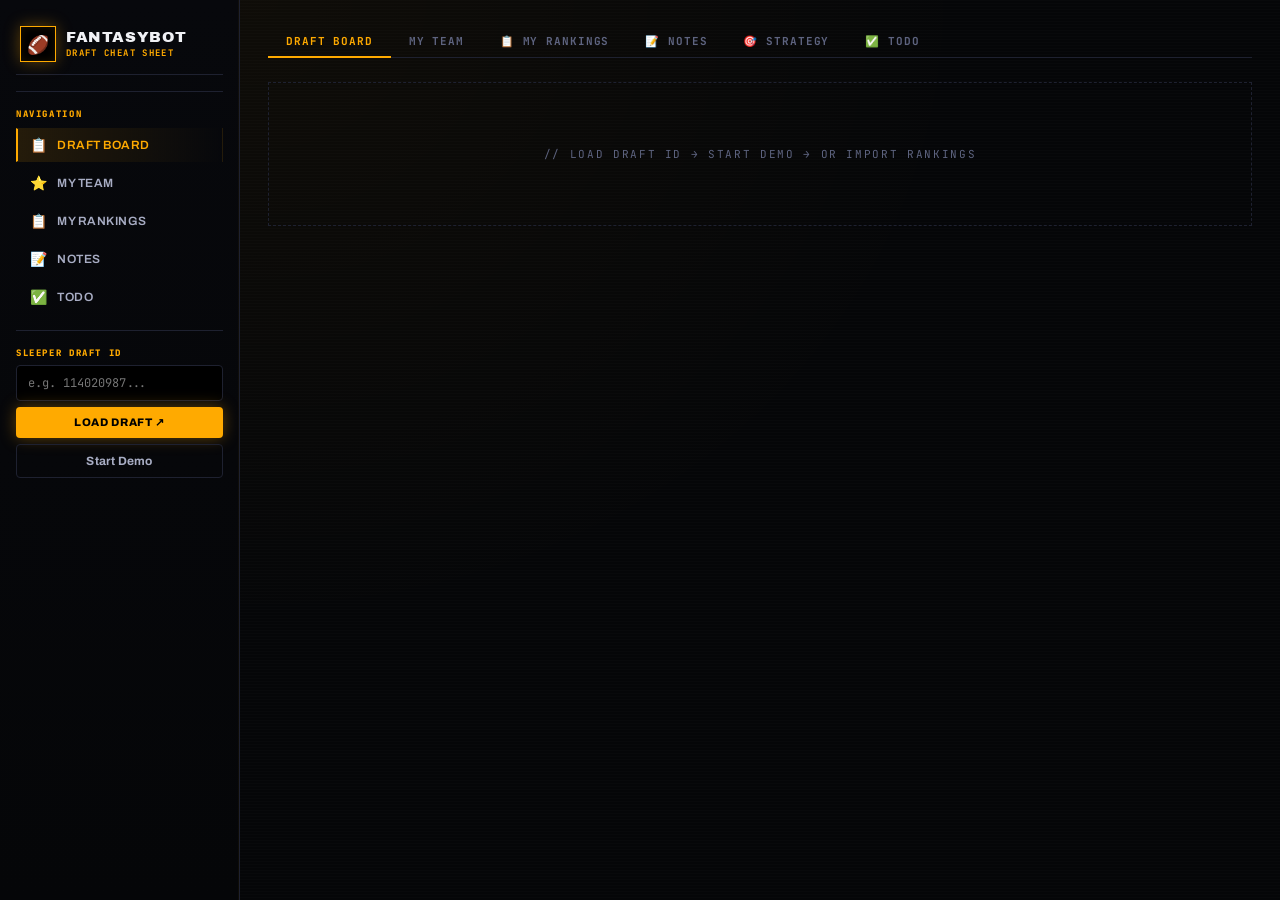
==== index.html @ 6861387f "Fix: Notes nav, remaining German factor texts" ====
<!DOCTYPE html>
<html lang="de">
<head>
<meta charset="UTF-8"/>
<meta name="viewport" content="width=device-width, initial-scale=1.0"/>
<title>🏈 Fantasy Draft Cheat Sheet</title>
<link href="https://fonts.googleapis.com/css2?family=Archivo+Black&family=Archivo:wght@400;500;600;700;800&family=JetBrains+Mono:wght@400;500;700&display=swap" rel="stylesheet"/>
<style>
:root{
  --bg:#050608;--bg2:#08090e;--bg3:#0e1018;--bg4:#141720;
  --text:#f0f1f5;--text2:#a8adc4;--text3:#5e6480;
  --amber:#ffaa00;--amber-dim:#ff8800;--amber-bg:#1a0f00;--amber-glow:rgba(255,170,0,.35);
  --blue:#00b8ff;--blue-bg:#001220;--blue-dim:#002240;
  --green:#00ff88;--green-bg:#001f0d;
  --red:#ff3344;--red-bg:#1c0408;
  --purple:#b366ff;--purple-bg:#10001a;
  --pink:#ff0080;
  --border:#131520;--border2:#1e2130;
  --radius:4px;--radius-lg:6px;
  --font:'Archivo', sans-serif;--display:'Archivo Black', sans-serif;--mono:'JetBrains Mono', monospace;
}
*{box-sizing:border-box;margin:0;padding:0;}
body{
  background:var(--bg);color:var(--text);font-family:var(--font);font-size:13px;min-height:100vh;
  background-image:linear-gradient(rgba(255,255,255,.012) 1px,transparent 1px),radial-gradient(ellipse at 20% 0%,rgba(255,170,0,.04) 0%,transparent 50%);
  background-size:100% 3px,100% 100%;
}
.app{display:grid;grid-template-columns:240px 1fr;min-height:100vh;}
.sidebar{background:linear-gradient(180deg,#07080c 0%,#050608 100%);border-right:1px solid var(--border2);padding:1.25rem 1rem;display:flex;flex-direction:column;gap:1rem;position:sticky;top:0;height:100vh;overflow-y:auto;box-shadow:inset -1px 0 0 rgba(255,170,0,.04);}
.main{padding:1.5rem 1.75rem;overflow-y:auto;max-height:100vh;}
.logo{display:flex;align-items:center;gap:10px;padding:6px 4px 12px;border-bottom:1px solid var(--border2);}
.logo-icon{width:36px;height:36px;background:#000;border:1px solid var(--amber);border-radius:0;display:flex;align-items:center;justify-content:center;font-size:18px;box-shadow:0 0 16px var(--amber-glow),inset 0 0 8px rgba(255,170,0,.1);}
.logo-text{font-family:var(--display);font-size:15px;letter-spacing:.04em;text-transform:uppercase;}
.logo-sub{font-size:9px;color:var(--amber);font-family:var(--mono);font-weight:700;letter-spacing:.15em;margin-top:2px;text-transform:uppercase;}

/* BADGES */
.badge{display:inline-flex;align-items:center;font-size:10px;padding:2px 7px;border-radius:2px;font-weight:800;font-family:var(--mono);letter-spacing:.08em;text-transform:uppercase;}
.b-qb{background:var(--blue);color:#000;}
.b-rb{background:var(--green);color:#000;}
.b-wr{background:var(--purple);color:#000;}
.b-te{background:var(--amber);color:#000;}
.b-k{background:#666;color:#000;}
.b-def{background:var(--pink);color:#000;}
.b-live{background:var(--green-bg);color:var(--green);border:1px solid var(--green);}
.b-off{background:var(--bg3);color:var(--text3);border:1px solid var(--border2);}

.section-label{font-size:9px;font-weight:800;color:var(--amber);text-transform:uppercase;letter-spacing:.18em;font-family:var(--mono);}
input,textarea,select{width:100%;background:#000;border:1px solid var(--border2);border-radius:var(--radius);color:var(--text);font-family:var(--mono);font-size:12px;padding:9px 11px;outline:none;transition:all .15s;}
input:focus,textarea:focus,select:focus{border-color:var(--amber);box-shadow:0 0 0 1px var(--amber);}
textarea{min-height:130px;resize:vertical;line-height:1.6;}
button{font-family:var(--font);cursor:pointer;font-size:12px;border:none;border-radius:var(--radius);padding:9px 14px;transition:all .12s;font-weight:700;letter-spacing:.02em;}
.btn-primary{background:var(--amber);color:#000;font-weight:800;text-transform:uppercase;letter-spacing:.06em;font-size:11px;box-shadow:0 0 16px var(--amber-glow);}
.btn-primary:hover{background:#fff;color:#000;transform:translateY(-1px);}
.btn-ghost{background:transparent;color:var(--text2);border:1px solid var(--border2);}
.btn-ghost:hover{border-color:var(--amber);color:var(--amber);}
.btn-sm{font-size:10px;padding:4px 9px;}
.btn-danger{background:transparent;color:var(--red);border:1px solid rgba(255,51,68,.2);}
.divider{height:1px;background:var(--border2);}
.row{display:flex;gap:6px;align-items:center;flex-wrap:wrap;}

/* NAV */
.nav-item{display:flex;align-items:center;gap:10px;padding:8px 12px;border-radius:0;cursor:pointer;color:var(--text2);font-size:12px;font-weight:600;border:1px solid transparent;border-left:2px solid transparent;background:transparent;width:100%;text-align:left;transition:all .12s;text-transform:uppercase;letter-spacing:.04em;font-family:var(--font);}
.nav-item:hover{background:var(--bg3);color:var(--text);border-left-color:var(--text3);}
.nav-item.active{background:linear-gradient(90deg,rgba(255,170,0,.12),transparent);color:var(--amber);border-left:2px solid var(--amber);}
.nav-item span{font-size:14px;}

/* TABS */
.tabs{display:flex;gap:0;border-bottom:1px solid var(--border2);margin-bottom:1.5rem;background:transparent;}
.tab{background:transparent;color:var(--text3);border:none;border-bottom:2px solid transparent;padding:10px 18px 8px;font-size:11px;font-weight:700;letter-spacing:.08em;text-transform:uppercase;margin-bottom:-1px;border-radius:0;cursor:pointer;transition:all .12s;font-family:var(--mono);}
.tab:hover{color:var(--text2);}
.tab.active{color:var(--amber);border-bottom-color:var(--amber);}
.panel{display:none;}.panel.active{display:block;}

/* STATS */
.stats{display:grid;grid-template-columns:repeat(4,1fr);gap:0;margin-bottom:1.5rem;border:1px solid var(--border2);background:#000;}
.stat{padding:.85rem 1.1rem;border-right:1px solid var(--border2);position:relative;background:linear-gradient(180deg,var(--bg2) 0%,#000 100%);}
.stat:last-child{border-right:none;}
.stat::before{content:'';position:absolute;top:0;left:0;width:2px;height:14px;background:var(--amber);}
.stat .lbl{font-size:9px;color:var(--text3);margin-bottom:6px;font-family:var(--mono);text-transform:uppercase;letter-spacing:.14em;font-weight:700;}
.stat .val{font-family:var(--display);font-size:28px;font-weight:900;letter-spacing:-.5px;line-height:1;}

.empty-state{text-align:center;padding:4rem;color:var(--text3);font-size:11px;font-family:var(--mono);text-transform:uppercase;letter-spacing:.15em;border:1px dashed var(--border2);}

/* PLAYER CARDS */
.player-list{display:flex;flex-direction:column;gap:3px;}
.tier-header{display:flex;align-items:center;gap:10px;padding:16px 4px 8px;}
.tier-line{flex:1;height:1px;background:var(--border2);}
.tier-label{font-size:9px;font-weight:800;font-family:var(--mono);letter-spacing:.18em;white-space:nowrap;}

.pcard{
  display:flex;align-items:center;gap:12px;
  padding:10px 14px;border-radius:var(--radius);
  border:1px solid var(--border2);
  background:linear-gradient(90deg,var(--bg2) 0%,var(--bg) 100%);
  transition:all .12s;cursor:default;
  position:relative;overflow:hidden;
}
.pcard::before{
  content:'';position:absolute;left:0;top:0;bottom:0;width:2px;
  background:transparent;transition:background .12s;
}
.pcard:hover{border-color:var(--border2);filter:brightness(1.15);transform:translateX(2px);}

/* Tier colors - left border */
.pcard.t1::before{background:var(--blue);}
.pcard.t2::before{background:var(--green);}
.pcard.t3::before{background:var(--purple);}
.pcard.t4::before{background:var(--amber);}
.pcard.t5::before{background:var(--red);}
.pcard.t6::before{background:var(--text3);}

/* Tier backgrounds */
.pcard.t1{background:linear-gradient(90deg,#050e1e,var(--bg));}
.pcard.t2{background:linear-gradient(90deg,#030e08,var(--bg));}
.pcard.t3{background:linear-gradient(90deg,#08031a,var(--bg));}
.pcard.t4{background:linear-gradient(90deg,#120900,var(--bg));}
.pcard.t5{background:linear-gradient(90deg,#120205,var(--bg));}
.pcard.t6{background:linear-gradient(90deg,#060810,var(--bg));}

.pcard-highlight{
  border-color:var(--amber) !important;
  box-shadow:0 0 20px rgba(255,170,0,.15),inset 0 0 20px rgba(255,170,0,.04);
}
.pcard-highlight::before{background:var(--amber) !important;}

.pcard-rank{
  font-family:var(--mono);font-size:13px;font-weight:800;
  color:var(--text3);min-width:28px;text-align:right;
}
.pcard-imgwrap{width:48px;height:48px;flex-shrink:0;position:relative;}
.pcard-img{
  width:48px;height:48px;border-radius:4px;object-fit:cover;
  border:1px solid var(--border2);display:block;
  filter:saturate(1.1) contrast(1.05);
}
.pcard-img-fallback{
  width:48px;height:48px;border-radius:4px;background:#000;
  border:1px solid var(--border2);display:flex;align-items:center;
  justify-content:center;font-size:14px;color:var(--text3);
  font-family:var(--mono);font-weight:800;
}
.pcard-center{flex:1;min-width:0;}
.pcard-top{display:flex;align-items:center;gap:7px;flex-wrap:wrap;margin-bottom:4px;}
.pcard-name{
  font-family:var(--display);font-size:14px;
  letter-spacing:-.2px;text-transform:uppercase;
  white-space:nowrap;overflow:hidden;text-overflow:ellipsis;
}
.pcard-bottom{display:flex;align-items:center;gap:10px;flex-wrap:wrap;}
.pcard-pts{font-size:11px;color:var(--text2);font-family:var(--mono);font-weight:500;display:flex;gap:5px;align-items:center;}
.pcard-proj{font-size:10px;color:var(--amber);font-family:var(--mono);font-weight:700;letter-spacing:.04em;}
.pcard-meta{font-size:10px;color:var(--text3);font-family:var(--mono);font-weight:700;letter-spacing:.06em;text-transform:uppercase;}

.pcard-right{
  display:flex;flex-direction:column;align-items:flex-end;
  gap:6px;flex-shrink:0;min-width:140px;
}
.pcard-sos{font-size:13px;letter-spacing:2px;}
.pcard-stats{display:flex;align-items:center;gap:8px;}
.pcard-stat-item{display:flex;align-items:center;gap:4px;}
.pcard-stat-lbl{font-size:9px;color:var(--text3);font-family:var(--mono);font-weight:700;letter-spacing:.08em;}
.pcard-stat-val{font-size:12px;font-family:var(--mono);font-weight:700;}
.avail-badge{font-size:12px;}
/* FM SCOUT REPORT ICONS */
.fm-icons-row{display:flex;gap:6px;align-items:center;flex-wrap:wrap;margin-top:6px;}
.fm-section{display:flex;gap:3px;padding:4px 6px;border-radius:4px;flex-wrap:wrap;}
.fm-pros{background:rgba(0,255,136,.08);border:1px solid rgba(0,255,136,.2);}
.fm-cons{background:rgba(255,51,68,.08);border:1px solid rgba(255,51,68,.2);}
.fm-neu{background:rgba(255,255,255,.03);border:1px solid var(--border2);}
.fm-icon{
  width:26px;height:26px;border-radius:50%;
  display:inline-flex;align-items:center;justify-content:center;
  font-size:13px;cursor:help;
  transition:transform .1s,filter .1s;
  position:relative;
}
.fm-icon:hover{transform:scale(1.3);filter:brightness(1.3);z-index:10;}
.fm-icon-pos{background:rgba(0,255,136,.15);border:1px solid rgba(0,255,136,.3);}
.fm-icon-neg{background:rgba(255,51,68,.15);border:1px solid rgba(255,51,68,.3);}
.fm-icon-neu{background:rgba(255,255,255,.04);border:1px solid var(--border2);}
.fm-text-row{display:flex;gap:6px;flex-wrap:wrap;margin-top:6px;}
.fm-text-badge{font-size:10px;padding:3px 8px;border-radius:3px;font-family:var(--mono);font-weight:700;letter-spacing:.02em;}
.fm-text-pos{background:rgba(0,255,136,.1);color:var(--green);border:1px solid rgba(0,255,136,.25);}
.fm-text-neg{background:rgba(255,51,68,.1);color:var(--red);border:1px solid rgba(255,51,68,.25);}
.fm-breakdown{font-size:9px;color:var(--text3);font-family:var(--mono);margin-top:5px;letter-spacing:.04em;}
.pcard-avail-row{display:flex;gap:6px;flex-wrap:wrap;margin:4px 0;}
.avail-tag{font-size:9px;padding:3px 8px;border-radius:2px;font-family:var(--mono);font-weight:800;letter-spacing:.08em;text-transform:uppercase;}
.avail-red{background:rgba(255,51,68,.15);color:var(--red);border:1px solid rgba(255,51,68,.4);animation:tagPulse 1.5s infinite;}
.avail-yellow{background:rgba(255,170,0,.1);color:var(--amber);border:1px solid rgba(255,170,0,.35);}
.avail-steal{background:rgba(0,255,136,.1);color:var(--green);border:1px solid rgba(0,255,136,.35);}
@keyframes tagPulse{0%,100%{opacity:1;}50%{opacity:.65;}}
.pcard-score-row{display:flex;align-items:center;gap:8px;margin-top:6px;flex-wrap:wrap;}
.pcard-score-bar-wrap{width:80px;height:3px;background:var(--border2);border-radius:2px;flex-shrink:0;}
.pcard-score-bar{height:3px;border-radius:2px;transition:width .3s;}
.pcard-score-num{font-size:10px;font-family:var(--mono);font-weight:800;min-width:28px;}
.pcard-factor{font-size:9px;padding:2px 6px;border-radius:2px;font-family:var(--mono);font-weight:700;letter-spacing:.03em;}
.pcard-factor.pos{background:rgba(0,255,136,.1);color:var(--green);border:1px solid rgba(0,255,136,.2);}
.pcard-factor.neg{background:rgba(255,51,68,.08);color:var(--red);border:1px solid rgba(255,51,68,.18);}
.pcard-factor.neu{background:var(--bg3);color:var(--text3);border:1px solid var(--border2);}

.player-table th{font-size:9px;color:var(--text3);font-family:var(--mono);text-transform:uppercase;letter-spacing:.08em;padding:4px 8px;text-align:left;font-weight:500;}
.player-table th.r{text-align:right;}
.tier-row td{padding:10px 8px 4px;font-size:9px;font-weight:700;font-family:var(--mono);letter-spacing:.1em;text-transform:uppercase;}
.prow td{padding:8px 8px;border:1px solid transparent;transition:background .1s;}
.prow:hover td{filter:brightness(1.15);}
.prow td:first-child{border-radius:var(--radius) 0 0 var(--radius);}
.prow td:last-child{border-radius:0 var(--radius) var(--radius) 0;text-align:right;}
.t1 .prow td{background:#09162a;border-color:#0f2550;}
.t2 .prow td{background:#071a10;border-color:#0a2818;}
.t3 .prow td{background:#120d28;border-color:#1a1240;}
.t4 .prow td{background:#1c1206;border-color:#281a05;}
.t5 .prow td{background:#1a0808;border-color:#280c0c;}
.t6 .prow td{background:#0e1020;border-color:#181c32;}
.c-rk{width:44px;text-align:right;font-size:11px;color:var(--text3);font-family:var(--mono);}
.c-pos{width:48px;}
.c-img{width:36px;}
.c-name{font-size:13px;font-weight:600;overflow:hidden;text-overflow:ellipsis;white-space:nowrap;}
.c-team{width:44px;font-size:11px;color:var(--text3);font-family:var(--mono);}
.c-bye{width:36px;text-align:center;font-size:11px;font-family:var(--mono);}
.c-slp{width:68px;text-align:right;font-size:11px;font-family:var(--mono);}
.c-adp{width:90px;text-align:right;}
.c-act{width:72px;text-align:right;}
.dash{color:var(--text3);}
.player-thumb{width:28px;height:28px;border-radius:50%;object-fit:cover;background:var(--bg4);border:1px solid var(--border2);display:block;}
.player-thumb-fallback{width:28px;height:28px;border-radius:50%;background:var(--bg4);border:1px solid var(--border2);display:flex;align-items:center;justify-content:center;font-size:11px;color:var(--text3);font-family:var(--mono);font-weight:600;}
.draft-btn{font-size:11px;padding:3px 10px;border-radius:6px;border:1px solid var(--border2);background:transparent;color:var(--text2);cursor:pointer;transition:all .15s;font-weight:500;}
.draft-btn:hover{border-color:var(--blue);color:var(--blue);background:rgba(91,159,255,.08);box-shadow:0 0 10px rgba(91,159,255,.15);}
.adp-d{font-size:11px;font-weight:700;padding:2px 6px;border-radius:5px;}
.adp-pos{background:rgba(46,204,138,.1);color:var(--green);border:1px solid rgba(46,204,138,.2);}
.adp-neg{background:rgba(255,94,107,.1);color:var(--red);border:1px solid rgba(255,94,107,.2);}
.slp-num{color:var(--blue);}
.controls{display:flex;gap:6px;margin-bottom:1rem;flex-wrap:wrap;align-items:center;}
.pos-btn{font-size:11px;padding:5px 14px;border-radius:var(--radius);border:1px solid var(--border);background:var(--bg2);color:var(--text2);cursor:pointer;font-family:var(--mono);font-weight:600;letter-spacing:.02em;transition:all .15s;}
.pos-btn:hover{border-color:var(--border2);color:var(--text);}
.pos-btn.active{background:var(--blue-dim);border-color:rgba(91,159,255,.4);color:var(--blue);box-shadow:0 0 12px rgba(91,159,255,.2);}
.hint-box{background:var(--bg4);border-radius:var(--radius);padding:10px 12px;font-size:11px;color:var(--text3);line-height:1.7;margin-bottom:8px;}
.strat-btn{background:var(--bg3);border:1px solid var(--border);border-radius:var(--radius);color:var(--text2);cursor:pointer;font-size:12px;padding:10px 14px;text-align:left;transition:all .15s;font-family:var(--font);font-weight:500;}
.strat-btn:hover{border-color:var(--border2);color:var(--text);background:var(--bg4);}
.strat-btn.active{background:linear-gradient(135deg,rgba(91,159,255,.15),rgba(91,159,255,.05));border-color:rgba(91,159,255,.4);color:var(--blue);font-weight:700;box-shadow:var(--glow-blue);}
.strat-btn-sm{background:var(--bg3);border:1px solid var(--border);border-radius:var(--radius);color:var(--text2);cursor:pointer;font-size:11px;padding:7px 11px;text-align:left;transition:all .15s;font-family:var(--font);}
.strat-btn-sm:hover{border-color:var(--border2);color:var(--text);}
.strat-btn-sm.active{background:rgba(91,159,255,.1);border-color:rgba(91,159,255,.4);color:var(--blue);font-weight:600;}

/* REC CARDS */
.rec-box-main{background:linear-gradient(135deg,rgba(91,159,255,.06),rgba(91,159,255,.02));border:1px solid rgba(91,159,255,.2);border-radius:var(--radius-xl);padding:1.25rem;margin-bottom:1.25rem;box-shadow:var(--glow-blue);}
.rec-header{font-size:10px;font-weight:700;color:var(--blue);font-family:var(--mono);text-transform:uppercase;letter-spacing:.1em;margin-bottom:12px;display:flex;align-items:center;gap:8px;}
.rec-card{border-radius:var(--radius-lg);padding:1rem 1.25rem;margin-bottom:8px;display:flex;gap:14px;align-items:center;position:relative;overflow:hidden;transition:transform .15s;}
.rec-card:hover{transform:translateX(2px);}
.rec-card.rec-1{background:linear-gradient(135deg,#1e1500,#120e00);border:1px solid rgba(245,166,35,.35);box-shadow:0 4px 24px rgba(245,166,35,.12),inset 0 1px 0 rgba(245,166,35,.1);}
.rec-card.rec-2{background:linear-gradient(135deg,#051528,#020d1c);border:1px solid rgba(91,159,255,.3);box-shadow:0 4px 24px rgba(91,159,255,.1),inset 0 1px 0 rgba(91,159,255,.08);}
.rec-card.rec-3{background:linear-gradient(135deg,var(--bg3),var(--bg2));border:1px solid var(--border2);}
.rec-card::before{content:'';position:absolute;top:0;left:0;right:0;height:1px;background:inherit;filter:brightness(2);}
.rec-score{font-size:13px;font-weight:800;font-family:var(--mono);min-width:52px;text-align:center;display:flex;flex-direction:column;align-items:center;gap:2px;}
.rec-score-num{font-size:26px;line-height:1;}
.rec-score-pct{font-size:9px;opacity:.6;letter-spacing:.05em;}
.rec-player-img{width:52px;height:52px;border-radius:50%;object-fit:cover;border:2px solid rgba(255,255,255,.1);flex-shrink:0;background:var(--bg4);}
.rec-player-img-fallback{width:52px;height:52px;border-radius:50%;background:linear-gradient(135deg,var(--bg4),var(--bg3));border:2px solid var(--border2);display:flex;align-items:center;justify-content:center;font-size:18px;flex-shrink:0;}
.rec-factors{display:flex;flex-wrap:wrap;gap:4px;margin-top:6px;}
.rec-factor{font-size:10px;padding:2px 8px;border-radius:5px;font-family:var(--mono);font-weight:500;}
.rec-factor.pos{background:rgba(46,204,138,.12);color:var(--green);border:1px solid rgba(46,204,138,.2);}
.rec-factor.neg{background:rgba(255,94,107,.1);color:var(--red);border:1px solid rgba(255,94,107,.2);}
.rec-factor.neu{background:rgba(255,255,255,.04);color:var(--text3);border:1px solid var(--border);}

/* NOTES */
.note-card{background:var(--bg2);border:1px solid var(--border);border-radius:var(--radius-lg);padding:1rem;margin-bottom:8px;}
.note-card-header{display:flex;align-items:center;gap:8px;margin-bottom:8px;}
.note-card-name{font-size:14px;font-weight:600;flex:1;}
.note-input{width:100%;background:var(--bg3);border:1px solid var(--border);border-radius:var(--radius);color:var(--text);font-size:12px;padding:7px 10px;font-family:var(--font);min-height:60px;}
.lbadge{font-size:10px;padding:2px 8px;border-radius:5px;font-weight:700;margin-left:6px;}
.lbadge.l1{background:rgba(46,204,138,.1);color:var(--green);border:1px solid rgba(46,204,138,.2);}
.lbadge.l2{background:rgba(91,159,255,.1);color:var(--blue);border:1px solid rgba(91,159,255,.2);}
.lbadge.l3{background:rgba(245,166,35,.1);color:var(--amber);border:1px solid rgba(245,166,35,.2);}
.lbadge.l4{background:rgba(255,94,107,.1);color:var(--red);border:1px solid rgba(255,94,107,.2);}
.fp-note-icon{font-size:11px;color:var(--text3);cursor:help;margin-left:4px;}

/* RECENT PICKS */
.recent-picks{background:#000;border:1px solid var(--border2);border-left:2px solid var(--amber);padding:.5rem .75rem;margin-bottom:6px;display:none;}
.recent-picks-inner{display:flex;align-items:center;gap:8px;}
.recent-picks-list{display:flex;gap:5px;overflow-x:auto;flex:1;padding-bottom:8px;scroll-behavior:smooth;cursor:grab;}
.recent-picks-list:active{cursor:grabbing;}
.recent-picks-list::-webkit-scrollbar{height:4px;}
.recent-picks-list::-webkit-scrollbar-track{background:var(--border2);}
.recent-picks-list::-webkit-scrollbar-thumb{background:var(--amber);border-radius:2px;}
.recent-pick-chip{display:flex;align-items:center;gap:5px;padding:7px 12px;background:var(--bg3);border:1px solid var(--border2);border-radius:2px;font-size:11px;flex-shrink:0;font-weight:600;font-family:var(--mono);}
.recent-pick-chip.mine{border-color:var(--amber);background:rgba(255,170,0,.08);color:var(--amber);box-shadow:0 0 8px var(--amber-glow);}
.picks-scroll-btn{background:var(--bg3);border:1px solid var(--border2);color:var(--text2);cursor:pointer;padding:4px 10px;font-size:13px;flex-shrink:0;transition:all .12s;border-radius:2px;}
.picks-scroll-btn:hover{border-color:var(--amber);color:var(--amber);}
.next-pick-badge{flex-shrink:0;padding:5px 14px;border-radius:var(--radius);font-size:12px;font-weight:800;font-family:var(--mono);border:1px solid;white-space:nowrap;}
.my-next-pick-above td{background:#1e1500 !important;border-top:1px solid rgba(245,166,35,.3) !important;border-bottom:1px solid rgba(245,166,35,.3) !important;}
.my-next-pick-above td:first-child{border-left:3px solid var(--amber) !important;border-radius:var(--radius) 0 0 var(--radius) !important;}
.tooltip-box{position:fixed;background:#1a2035;border:1px solid var(--border2);border-radius:var(--radius);padding:10px 14px;font-size:12px;color:var(--text);max-width:320px;line-height:1.6;z-index:9999;box-shadow:0 8px 32px rgba(0,0,0,.6);pointer-events:none;display:none;}
@keyframes pulse{0%,100%{opacity:1;}50%{opacity:.5;}}
</style>
</head>
<body>
<div id="tooltip-box" class="tooltip-box"></div>

<!-- Player Detail Modal -->
<div id="player-modal" style="display:none;position:fixed;inset:0;background:rgba(0,0,0,.85);z-index:9998;align-items:center;justify-content:center;padding:20px;" onclick="if(event.target===this)this.style.display='none';">
  <div style="background:#0a0b10;border:1px solid var(--amber);border-top:3px solid var(--amber);border-radius:6px;max-width:860px;width:100%;padding:28px;position:relative;box-shadow:0 0 60px var(--amber-glow);display:flex;flex-direction:column;max-height:88vh;">
    <button onclick="document.getElementById('player-modal').style.display='none'" style="position:absolute;top:12px;right:12px;background:var(--bg3);border:1px solid var(--border2);color:var(--text2);width:36px;height:36px;border-radius:3px;cursor:pointer;font-size:20px;font-weight:800;display:flex;align-items:center;justify-content:center;transition:all .12s;" onmouseover="this.style.borderColor='var(--amber)';this.style.color='var(--amber)'" onmouseout="this.style.borderColor='var(--border2)';this.style.color='var(--text2)'">×</button>
    <div style="font-size:9px;font-family:var(--mono);font-weight:800;color:var(--amber);letter-spacing:.2em;text-transform:uppercase;margin-bottom:16px;">📊 PLAYER ANALYSIS</div>
    <div id="modal-body" style="flex:1;overflow:hidden;display:flex;flex-direction:column;"></div>
  </div>
</div>
<div class="app">
<aside class="sidebar">
  <div class="logo">
    <div class="logo-icon">🏈</div>
    <div><div class="logo-text">FantasyBot</div><div class="logo-sub">Draft Cheat Sheet</div></div>
  </div>
  <div class="divider"></div>
  <div style="display:flex;flex-direction:column;gap:4px;">
    <div class="section-label" style="margin-bottom:4px;">Navigation</div>
    <button class="nav-item active" data-tab="draft"><span>📋</span> Draft Board</button>
    <button class="nav-item" data-tab="myteam"><span>⭐</span> My Team</button>
    <button class="nav-item" data-tab="rankings"><span>📋</span> My Rankings</button>
    <button class="nav-item" data-tab="notes"><span>📝</span> Notes</button>
    <button class="nav-item" data-tab="todo"><span>✅</span> Todo</button>
  </div>
  <div class="divider"></div>
  <div style="display:flex;flex-direction:column;gap:6px;">
    <div class="section-label">Sleeper Draft ID</div>
    <input type="text" id="draft-id-input" placeholder="e.g. 114020987..."/>
    <button class="btn-primary" id="load-btn">Load Draft ↗</button>
    <button class="btn-ghost" id="demo-btn">Start Demo</button>
  </div>
</aside>

<main class="main">
  <div class="tabs">
    <button class="tab active" data-tab="draft">Draft Board</button>
    <button class="tab" data-tab="myteam">My Team</button>
    <button class="tab" data-tab="rankings">📋 My Rankings</button>
    <button class="tab" data-tab="notes">📝 Notes</button>
    <button class="tab" data-tab="strategie">🎯 Strategy</button>
    <button class="tab" data-tab="todo">✅ Todo</button>
  </div>

  <div class="panel active" id="tab-draft">
    <div class="stats" id="stats-row" style="display:none;">
      <div class="stat"><div class="lbl">Total</div><div class="val" id="s-total">—</div></div>
      <div class="stat"><div class="lbl">Available</div><div class="val" id="s-avail" style="color:var(--green)">—</div></div>
      <div class="stat"><div class="lbl">Drafted</div><div class="val" id="s-drafted" style="color:var(--red)">—</div></div>
      <div class="stat"><div class="lbl">Next Pick</div><div class="val" id="s-pick">—</div></div>
    </div>
    <div id="rec-area"></div>
    <div id="avail-legend" style="display:none;font-size:11px;color:var(--text3);font-family:var(--mono);margin-bottom:6px;padding:4px 0;">
      🔴 Last Chance &nbsp;·&nbsp; 🟡 Risky
    </div>
    <div class="controls" id="controls-row" style="display:none;">
      <button class="pos-btn active" data-pos="ALL">ALL</button>
      <button class="pos-btn" data-pos="QB">QB</button>
      <button class="pos-btn" data-pos="RB">RB</button>
      <button class="pos-btn" data-pos="WR">WR</button>
      <button class="pos-btn" data-pos="TE">TE</button>
      <button class="pos-btn" data-pos="K">K</button>
      <button class="pos-btn" data-pos="DEF">DEF</button>
      <button id="scroll-to-pick-btn" style="margin-left:auto;background:var(--amber-bg);border:1px solid #f5a623;color:#f5a623;font-size:12px;padding:5px 12px;border-radius:var(--radius);cursor:pointer;font-family:var(--mono);font-weight:600;display:none;">⬇ My Pick</button>
      <input type="text" id="search-input" placeholder="Search..." style="width:150px;"/>
    </div>
    <div class="recent-picks" id="recent-picks-bar">
      <div class="recent-picks-inner">
        <div id="next-pick-badge" class="next-pick-badge" style="display:none;"></div>
        <button class="picks-scroll-btn" onclick="document.getElementById('recent-picks-list').scrollBy({left:-300,behavior:'smooth'})">‹</button>
        <div class="recent-picks-list" id="recent-picks-list"></div>
        <button class="picks-scroll-btn" onclick="document.getElementById('recent-picks-list').scrollBy({left:300,behavior:'smooth'})">›</button>
      </div>
    </div>
    <div id="player-grid">
      <div class="empty-state">// Load Draft ID → Start Demo → or import Rankings</div>
    </div>
  </div>

  <div class="panel" id="tab-myteam">

    <!-- Sleeper Username -->
    <div style="background:var(--bg2);border:1px solid var(--border);border-radius:var(--radius-lg);padding:1rem;margin-bottom:1rem;">
      <div class="section-label" style="margin-bottom:8px;">Sleeper Username</div>
      <div style="display:flex;gap:8px;">
        <input type="text" id="sleeper-username-input" placeholder="Your Sleeper Username..." style="flex:1;"/>
        <button class="btn-primary" id="load-myteam-btn">Load ↗</button>
      </div>
      <p style="font-size:11px;margin-top:6px;" id="myteam-status"></p>
    </div>

    <!-- My Lineup -->
    <div style="background:var(--bg2);border:1px solid var(--border);border-radius:var(--radius-lg);padding:1rem;margin-bottom:1rem;">
      <div style="display:flex;align-items:center;justify-content:space-between;margin-bottom:10px;">
        <div class="section-label">My Lineup</div>
        <span style="font-size:11px;color:var(--text3);font-family:var(--mono);" id="lineup-summary"></span>
      </div>
      <div id="lineup-grid" style="display:grid;grid-template-columns:repeat(auto-fill,minmax(140px,1fr));gap:6px;">
        <div class="empty-state" style="grid-column:1/-1;padding:1rem;">// Draft laden &amp; Username eingeben</div>
      </div>
    </div>

    <!-- Analyse -->
    <div style="display:grid;grid-template-columns:1fr 1fr 1fr;gap:8px;margin-bottom:1rem;" id="analysis-row" style="display:none;">
      <!-- Team Stärke -->
      <div style="background:var(--bg2);border:1px solid var(--border);border-radius:var(--radius-lg);padding:.875rem;">
        <div class="section-label" style="margin-bottom:8px;">Team Stärke</div>
        <div id="team-strength" style="font-size:22px;font-weight:700;color:var(--green);">—</div>
        <div style="font-size:11px;color:var(--text3);margin-top:2px;">Ø Ranking meiner Picks</div>
      </div>
      <!-- Positionsbedarf -->
      <div style="background:var(--bg2);border:1px solid var(--border);border-radius:var(--radius-lg);padding:.875rem;">
        <div class="section-label" style="margin-bottom:8px;">Positionsbedarf</div>
        <div id="pos-need" style="font-size:12px;line-height:1.8;"></div>
      </div>
      <!-- Bye Weeks -->
      <div style="background:var(--bg2);border:1px solid var(--border);border-radius:var(--radius-lg);padding:.875rem;">
        <div class="section-label" style="margin-bottom:8px;">Bye Weeks</div>
        <div id="bye-weeks" style="font-size:12px;line-height:1.8;"></div>
      </div>
    </div>

    <!-- Draft Astellungen (Notfall) -->
    <details style="background:var(--bg2);border:1px solid var(--border);border-radius:var(--radius-lg);padding:1rem;">
      <summary style="cursor:pointer;font-size:12px;color:var(--text3);font-family:var(--mono);">⚙ Draft Astellungen (Notfall)</summary>
      <div style="margin-top:12px;display:grid;grid-template-columns:1fr 1fr;gap:10px;margin-bottom:10px;">
        <div>
          <div class="section-label" style="margin-bottom:6px;">My Draft Slot</div>
          <input type="number" id="my-slot-input" placeholder="e.g. 5" min="1" max="20" style="width:100%;"/>
        </div>
        <div>
          <div class="section-label" style="margin-bottom:6px;">Anzahl Teams</div>
          <input type="number" id="teams-input" placeholder="e.g. 10" min="2" max="20" value="10" style="width:100%;"/>
        </div>
      </div>
      <div style="margin-bottom:10px;">
        <div class="section-label" style="margin-bottom:6px;">Draft Typ</div>
        <select id="draft-type-select" style="width:100%;">
          <option value="snake">Snake Draft</option>
          <option value="linear">Linear Draft</option>
          <option value="3rdReversal">Snake + Third Round Reversal</option>
        </select>
      </div>
      <button class="btn-ghost" id="save-draft-settings-btn" style="width:100%;">✓ Save</button>
    </details>

  </div>

  <div class="panel" id="tab-rankings">
    <div style="display:flex;align-items:center;justify-content:space-between;margin-bottom:1rem;">
      <div>
        <h2 style="font-size:16px;font-weight:600;">📋 My Rankings</h2>
        <p style="font-size:12px;color:var(--text3);margin-top:3px;">Upload PDF → gets saved → persists until you upload a new one</p>
      </div>
      <button class="btn-sm btn-danger" id="clear-rank-btn" style="display:none;">Delete</button>
    </div>

    <label for="pdf-file-input" id="pdf-drop-zone" style="border:2px dashed var(--border2);border-radius:var(--radius-lg);padding:2rem;text-align:center;cursor:pointer;background:var(--bg3);margin-bottom:1rem;transition:all .2s;display:block;" ondragover="event.preventDefault();this.style.borderColor='var(--blue)'" ondragleave="this.style.borderColor='var(--border2)'" ondrop="event.preventDefault();this.style.borderColor='var(--border2)';if(event.dataTransfer.files[0])handlePdfFile(event.dataTransfer.files[0])">
      <div style="font-size:36px;margin-bottom:8px;">📄</div>
      <div style="font-size:14px;font-weight:600;color:var(--text);margin-bottom:4px;">FantasyPros CSV oder PDF hier reinziehen</div>
      <div style="font-size:12px;color:var(--text3);">oder klicken zum Auswählen — CSV wird empfohlen</div>
    </label>
    <input type="file" id="pdf-file-input" accept=".pdf,.csv" style="display:none"/>
    <div id="pdf-status" style="font-size:13px;font-family:var(--mono);margin-bottom:1rem;min-height:20px;text-align:center;"></div>
<div id="sleeper-stats-status" style="display:none;font-size:11px;font-family:var(--mono);color:var(--amber);padding:6px 10px;background:var(--bg3);border:1px solid var(--border2);border-radius:var(--radius);margin-top:-8px;margin-bottom:1rem;text-align:center;"></div>
    <textarea id="bulk-input" style="display:none;"></textarea>
<!-- Projections Upload -->
    <div style="margin-top:1.5rem;border-top:1px solid var(--border);padding-top:1rem;">
      <h3 style="font-size:14px;font-weight:600;margin-bottom:4px;">📊 FantasyPros Projektionen</h3>
      <p style="font-size:11px;color:var(--text3);margin-bottom:12px;">QB, RB, WR oder TE CSV of fantasypros.com/nfl/projections/rb.php hochladen. Mehrere Dateien nacheinander.</p>
      <label for="proj-file-input" id="proj-drop-zone" style="border:2px dashed var(--border2);border-radius:var(--radius-lg);padding:1.5rem;text-align:center;cursor:pointer;background:var(--bg3);display:block;transition:all .2s;" ondragover="event.preventDefault();this.style.borderColor='var(--blue)'" ondragleave="this.style.borderColor='var(--border2)'" ondrop="event.preventDefault();this.style.borderColor='var(--border2)';if(event.dataTransfer.files[0])handleProjFile(event.dataTransfer.files[0])">
        <div style="font-size:28px;margin-bottom:6px;">📈</div>
        <div style="font-size:13px;font-weight:600;">Upload Projections CSV</div>
        <div style="font-size:11px;color:var(--text3);margin-top:4px;">QB / RB / WR / TE — jeweils einzeln</div>
      </label>
      <input type="file" id="proj-file-input" accept=".csv" style="display:none" onchange="handleProjFile(this.files[0])"/>
      <div id="proj-status" style="font-size:12px;font-family:var(--mono);margin-top:8px;min-height:18px;text-align:center;"></div>
    </div>


    <div id="ranking-list"></div>

     </div>

  <div class="panel" id="tab-strategie">
    <h2 style="font-size:16px;font-weight:600;margin-bottom:4px;">🎯 Draft Strategy</h2>
    <p style="font-size:12px;color:var(--text3);margin-bottom:1.25rem;">Diese Astellungen beeinflussen die Recommendations im Draft Board.</p>
    <div style="display:grid;grid-template-columns:1fr 1fr;gap:1rem;margin-bottom:1rem;">
      <div style="background:var(--bg2);border:1px solid var(--border);border-radius:var(--radius-lg);padding:1rem;">
        <div class="section-label" style="margin-bottom:10px;">Main Strategy</div>
        <div style="display:flex;flex-direction:column;gap:6px;">
          <button class="strat-btn active" data-strat="best_available">⚖️ Best Available</button>
          <button class="strat-btn" data-strat="rb_heavy">🏃 RB Heavy — Early 2-3 Top-RBs</button>
          <button class="strat-btn" data-strat="wr_heavy">📡 WR Heavy — WR-Dominanz</button>
          <button class="strat-btn" data-strat="zero_rb">🚀 Zero RB — RBs erst ab R5+</button>
          <button class="strat-btn" data-strat="hero_rb">🦸 Hero RB — 1 Elite-RB, Rest WR</button>
          <button class="strat-btn" data-strat="te_premium">🎯 TE Premium — Elite-TE früh</button>
        </div>
      </div>
      <div style="display:flex;flex-direction:column;gap:1rem;">
        <div style="background:var(--bg2);border:1px solid var(--border);border-radius:var(--radius-lg);padding:1rem;">
          <div class="section-label" style="margin-bottom:8px;">QB Timing</div>
          <div style="display:flex;flex-direction:column;gap:5px;">
            <button class="strat-btn-sm active" data-qb="late">Late (R9+) — Streaming</button>
            <button class="strat-btn-sm" data-qb="mid">Middle (R5-8)</button>
            <button class="strat-btn-sm" data-qb="early">Early (R1-4) — Elite QB</button>
            <button class="strat-btn-sm" data-qb="two_qb">Zwei QBs</button>
          </div>
        </div>
        <div style="background:var(--bg2);border:1px solid var(--border);border-radius:var(--radius-lg);padding:1rem;">
          <div class="section-label" style="margin-bottom:8px;">TE Timing</div>
          <div style="display:flex;flex-direction:column;gap:5px;">
            <button class="strat-btn-sm active" data-te="mid">Middle (R4-7)</button>
            <button class="strat-btn-sm" data-te="early">Early — Elite TE (R1-3)</button>
            <button class="strat-btn-sm" data-te="late">Late — Streaming</button>
          </div>
        </div>
      </div>
    </div>
    <div style="background:var(--bg2);border:1px solid var(--border);border-radius:var(--radius-lg);padding:1rem;margin-bottom:1rem;">
      <div class="section-label" style="margin-bottom:12px;">Erweiterte Astellungen</div>
      <div style="display:grid;grid-template-columns:1fr 1fr 1fr;gap:12px;">
        <div><div style="font-size:12px;color:var(--text2);margin-bottom:5px;">Risiko-Toleranz</div>
          <select id="risk-setting" style="width:100%;font-size:12px;"><option value="balanced">Ausgewogen</option><option value="safe">Sicher (Floor)</option><option value="boom">Boom/Bust</option></select></div>
        <div><div style="font-size:12px;color:var(--text2);margin-bottom:5px;">Handcuff Priorität</div>
          <select id="handcuff-setting" style="width:100%;font-size:12px;"><option value="yes">Ja</option><option value="no">Nein</option></select></div>
        <div><div style="font-size:12px;color:var(--text2);margin-bottom:5px;">Bye Week Vermeidung</div>
          <select id="bye-setting" style="width:100%;font-size:12px;"><option value="moderate">Moderate</option><option value="strict">Strict</option><option value="ignore">Ignore</option></select></div>
        <div><div style="font-size:12px;color:var(--text2);margin-bottom:5px;">Scoring Format</div>
          <select id="scoring-setting" style="width:100%;font-size:12px;"><option value="ppr">PPR</option><option value="half_ppr">Half PPR</option><option value="standard">Standard</option></select></div>
        <div><div style="font-size:12px;color:var(--text2);margin-bottom:5px;">Roster Typ</div>
          <select id="roster-setting" style="width:100%;font-size:12px;"><option value="standard">Standard</option><option value="superflex">Superflex</option><option value="2qb">2-QB</option></select></div>
        <div><div style="font-size:12px;color:var(--text2);margin-bottom:5px;">Positional Run</div>
          <select id="run-setting" style="width:100%;font-size:12px;"><option value="reactive">Reaktiv</option><option value="ignore">Ignore</option><option value="aggressive">Aggressiv</option></select></div>
      </div>
    </div>
    <button class="btn-primary" id="save-strategy-btn" style="width:100%;">✓ Save Strategy</button>
    <p style="font-size:11px;color:var(--text3);margin-top:8px;text-align:center;" id="strategy-status"></p>
  </div>

  <div class="panel" id="tab-notes">
    <h2 style="font-size:16px;font-weight:600;margin-bottom:4px;">📝 Player Notes</h2>
    <p style="font-size:12px;color:var(--text3);margin-bottom:1rem;">Notes are saved by player name — they persist when rankings are updated.</p>
    <div style="background:var(--bg2);border:1px solid var(--border);border-radius:var(--radius-lg);padding:1rem;margin-bottom:1rem;">
      <input type="text" id="note-search" placeholder="Gamesrname eingeben..." style="margin-bottom:8px;"/>
      <button class="btn-primary" id="add-note-btn" style="width:100%;">+ Gamesr hinzufügen</button>
    </div>
    <div id="notes-list"></div>
  </div>

  <div class="panel" id="tab-todo">
    <h2 style="font-size:16px;font-weight:600;margin-bottom:4px;">✅ Pre-Draft Todo Liste</h2>
    <p style="font-size:12px;color:var(--text3);margin-bottom:1.5rem;">Diese Dinge vor dem Draft im September erledigen!</p>

    <div style="display:flex;flex-direction:column;gap:12px;">

      <div style="background:var(--bg2);border:1px solid var(--border);border-radius:var(--radius-lg);padding:1.25rem;">
        <div style="font-size:12px;font-weight:700;color:var(--amber);text-transform:uppercase;letter-spacing:.06em;margin-bottom:12px;">📊 Daten Updaten</div>
        <div style="display:flex;flex-direction:column;gap:10px;">
          <label style="display:flex;align-items:flex-start;gap:10px;cursor:pointer;">
            <input type="checkbox" style="margin-top:2px;width:16px;height:16px;accent-color:var(--green);">
            <div>
              <div style="font-size:13px;font-weight:600;">Update Sleeper ADP Dict</div>
              <div style="font-size:11px;color:var(--text3);">210 Gamesr of BeatADP.com → Sleeper ADP Spalte kopieren → in HTML eintragen</div>
            </div>
          </label>
          <label style="display:flex;align-items:flex-start;gap:10px;cursor:pointer;">
            <input type="checkbox" style="margin-top:2px;width:16px;height:16px;accent-color:var(--green);">
            <div>
              <div style="font-size:13px;font-weight:600;">Update SOS Dict</div>
              <div style="font-size:11px;color:var(--text3);">fantasypros.com → Strength of Schedule → Balken abzählen → in HTML eintragen</div>
            </div>
          </label>
          <label style="display:flex;align-items:flex-start;gap:10px;cursor:pointer;">
            <input type="checkbox" style="margin-top:2px;width:16px;height:16px;accent-color:var(--green);">
            <div>
              <div style="font-size:13px;font-weight:600;">FantasyPros Rankings CSV uploaden</div>
              <div style="font-size:11px;color:var(--text3);">fantasypros.com → Rankings → Download CSV → upload in "My Rankings" tab</div>
            </div>
          </label>
          <label style="display:flex;align-items:flex-start;gap:10px;cursor:pointer;">
            <input type="checkbox" style="margin-top:2px;width:16px;height:16px;accent-color:var(--green);">
            <div>
              <div style="font-size:13px;font-weight:600;">FantasyPros Projektionen CSV uploaden</div>
              <div style="font-size:11px;color:var(--text3);">fantasypros.com → Projections → QB/RB/WR/TE je herunterladen → Tab "Mein Ranking" uploaden</div>
            </div>
          </label>
        </div>
      </div>

      <div style="background:var(--bg2);border:1px solid var(--border);border-radius:var(--radius-lg);padding:1.25rem;">
        <div style="font-size:12px;font-weight:700;color:var(--blue);text-transform:uppercase;letter-spacing:.06em;margin-bottom:12px;">⚙️ App Astellungen</div>
        <div style="display:flex;flex-direction:column;gap:10px;">
          <label style="display:flex;align-items:flex-start;gap:10px;cursor:pointer;">
            <input type="checkbox" style="margin-top:2px;width:16px;height:16px;accent-color:var(--green);">
            <div>
              <div style="font-size:13px;font-weight:600;">Sleeper Draft ID eintragen</div>
              <div style="font-size:11px;color:var(--text3);">Sleeper App → Draft → Link kopieren → ID in Sidebar eingeben</div>
            </div>
          </label>
          <label style="display:flex;align-items:flex-start;gap:10px;cursor:pointer;">
            <input type="checkbox" style="margin-top:2px;width:16px;height:16px;accent-color:var(--green);">
            <div>
              <div style="font-size:13px;font-weight:600;">Review Strategy</div>
              <div style="font-size:11px;color:var(--text3);">Tab "Strategy" → Set RB Heavy / QB Timing / TE Timing / Risk Tolerance</div>
            </div>
          </label>
          <label style="display:flex;align-items:flex-start;gap:10px;cursor:pointer;">
            <input type="checkbox" style="margin-top:2px;width:16px;height:16px;accent-color:var(--green);">
            <div>
              <div style="font-size:13px;font-weight:600;">Sleeper Username eintragen</div>
              <div style="font-size:11px;color:var(--text3);">Tab "My Team" → Enter username (YannickORG)</div>
            </div>
          </label>
        </div>
      </div>

      <div style="background:var(--bg2);border:1px solid var(--border);border-radius:var(--radius-lg);padding:1.25rem;">
        <div style="font-size:12px;font-weight:700;color:var(--green);text-transform:uppercase;letter-spacing:.06em;margin-bottom:12px;">🧠 Draft Vorbereitung</div>
        <div style="display:flex;flex-direction:column;gap:10px;">
          <label style="display:flex;align-items:flex-start;gap:10px;cursor:pointer;">
            <input type="checkbox" style="margin-top:2px;width:16px;height:16px;accent-color:var(--green);">
            <div>
              <div style="font-size:13px;font-weight:600;">Top 50 Gamesr durchschauen</div>
              <div style="font-size:11px;color:var(--text3);">Eigene Rankings mit Sleeper ADP vergleichen, grosse Unterschiede notieren</div>
            </div>
          </label>
          <label style="display:flex;align-items:flex-start;gap:10px;cursor:pointer;">
            <input type="checkbox" style="margin-top:2px;width:16px;height:16px;accent-color:var(--green);">
            <div>
              <div style="font-size:13px;font-weight:600;">Add notes to risky players</div>
              <div style="font-size:11px;color:var(--text3);">Tab "Notes" → Flag injury-prone or risky players</div>
            </div>
          </label>
          <label style="display:flex;align-items:flex-start;gap:10px;cursor:pointer;">
            <input type="checkbox" style="margin-top:2px;width:16px;height:16px;accent-color:var(--green);">
            <div>
              <div style="font-size:13px;font-weight:600;">Create Git Backup</div>
              <div style="font-size:11px;color:var(--text3);">git tag working-vFinal && git push origin working-vFinal</div>
            </div>
          </label>
        </div>
      </div>

    </div>
  </div>
</main>
</div>

<script>
var customRankings = [];
var allPlayers = [];
var sleeperMap = {};
var SLEEPER_STATS_2024 = {};  // player_id -> letzte Season Points
var SLEEPER_PROJ_2026 = {};   // player_id -> Sleeper Projektion 2026
var SLEEPER_STATS_DETAIL = {}; // player_id -> {rush_att, rush_yd, rush_td, rec, rec_yd, rec_td, tar, pass_att, pass_yd, pass_td, pass_int}
var SLEEPER_PROJ_DETAIL = {};  // player_id -> gleiche Felder für 2026
var SOS = {
  'ARI':{QB:3,RB:3,WR:3,TE:4},
  'ATL':{QB:2,RB:3,WR:4,TE:2},
  'BAL':{QB:4,RB:4,WR:3,TE:4},
  'BUF':{QB:4,RB:4,WR:4,TE:3},
  'CAR':{QB:1,RB:1,WR:2,TE:3},
  'CHI':{QB:3,RB:2,WR:4,TE:3},
  'CIN':{QB:2,RB:3,WR:3,TE:2},
  'CLE':{QB:3,RB:2,WR:3,TE:4},
  'DAL':{QB:3,RB:4,WR:3,TE:2},
  'DEN':{QB:4,RB:2,WR:4,TE:3},
  'DET':{QB:4,RB:3,WR:4,TE:3},
  'GB': {QB:1,RB:3,WR:3,TE:3},
  'HOU':{QB:3,RB:3,WR:3,TE:3},
  'IND':{QB:2,RB:2,WR:4,TE:2},
  'JAX':{QB:5,RB:4,WR:4,TE:5},
  'KC': {QB:2,RB:3,WR:2,TE:4},
  'LV': {QB:3,RB:4,WR:3,TE:5},
  'LAC':{QB:3,RB:2,WR:2,TE:3},
  'LAR':{QB:4,RB:3,WR:2,TE:4},
  'MIA':{QB:3,RB:4,WR:3,TE:4},
  'MIN':{QB:4,RB:4,WR:4,TE:4},
  'NE': {QB:1,RB:2,WR:2,TE:3},
  'NO': {QB:3,RB:3,WR:4,TE:2},
  'NYG':{QB:5,RB:5,WR:5,TE:4},
  'NYJ':{QB:2,RB:3,WR:2,TE:3},
  'PHI':{QB:4,RB:4,WR:3,TE:2},
  'PIT':{QB:4,RB:4,WR:4,TE:4},
  'SF': {QB:2,RB:3,WR:1,TE:2},
  'SEA':{QB:3,RB:4,WR:3,TE:3},
  'TB': {QB:3,RB:2,WR:3,TE:2},
  'TEN':{QB:4,RB:2,WR:3,TE:3},
  'WAS':{QB:3,RB:2,WR:2,TE:2}
};
var draftedIds = new Set();
var playerNotes = {};
var currentPos = 'ALL';
var sleeperUsername = '';
var mySleeperUserId = '';
var myDraftSlot = null;
var totalTeams = 12;
var draftType = 'snake';
var recentPicks = [];
var myPicks = [];
var rosterSlots = {qb:1,rb:2,wr:2,te:1,flex:2,k:1,def:1,bn:6};
var strategy = {
  main: 'best_available',  // best_available, rb_heavy, wr_heavy, zero_rb, hero_rb, te_premium
  qbTiming: 'late',        // early(1-4), mid(5-8), late(9+), two_qb
  teTiming: 'mid',         // early(1-3), mid(4-7), late
  risk: 'balanced',        // safe, balanced, boom
  handcuff: 'yes',
  byeAvoidance: 'moderate', // strict, moderate, ignore
  scoring: 'ppr',          // ppr, half_ppr, standard
  rosterType: 'standard',  // standard, superflex, 2qb
  runReaction: 'reactive'  // reactive, ignore, aggressive
}; // {pickNo, playerName, pos, team, ismine}
var draftId = '';
var useCustom = false;
var posColors = {QB:'b-qb',RB:'b-rb',WR:'b-wr',TE:'b-te',K:'b-k',DEF:'b-def'};
var tierNames = {1:'Elite',2:'Sehr stark',3:'Stark',4:'Solide',5:'Tiefschiessen',6:'Latepicks'};
var LABELS = {1:{text:'🔥 Must Have',cls:'l1'},2:{text:'✅ Interessant',cls:'l2'},3:{text:'⚠️ Vorsicht',cls:'l3'},4:{text:'❌ No Interesse',cls:'l4'}};

var SLEEPER_ADP = {
  "Bijan Robinson":1,
  "Jahmyr Gibbs":2,
  "Ja'Marr Chase":3,
  "Puka Nacua":4,
  "Jaxon Smith-Njigba":5,
  "Christian McCaffrey":6,
  "Jonathan Taylor":7,
  "James Cook":8,
  "CeeDee Lamb":9,
  "Amon-Ra St. Brown":10,
  "Justin Jefferson":11,
  "Drake London":12,
  "Kenneth Walker III":13,
  "Ashton Jeanty":14,
  "De'Von Achane":15,
  "Trey McBride":16,
  "Omarion Hampton":17,
  "Malik Nabers":18,
  "Saquon Barkley":19,
  "Jeremiyah Love":20,
  "Nico Collins":21,
  "Chase Brown":22,
  "George Pickens":23,
  "Brock Bowers":24,
  "Chris Olave":25,
  "Josh Jacobs":26,
  "Josh Allen":27,
  "A.J. Brown":28,
  "Bucky Irving":29,
  "Rashee Rice":30,
  "Derrick Henry":31,
  "Tee Higgins":32,
  "Tetairoa McMillan":33,
  "Lamar Jackson":34,
  "Breece Hall":35,
  "Kyren Williams":36,
  "Garrett Wilson":37,
  "Luther Burden III":38,
  "Travis Etienne Jr.":39,
  "Javonte Williams":40,
  "Jaylen Waddle":41,
  "Drake Maye":42,
  "Davante Adams":43,
  "Ladd McConkey":44,
  "Colston Loveland":45,
  "Zay Flowers":46,
  "Jameson Williams":47,
  "TreVeyon Henderson":48,
  "DeVonta Smith":49,
  "Emeka Egbuka":50,
  "Terry McLaurin":51,
  "Joe Burrow":52,
  "Tyler Warren":53,
  "RJ Harvey":54,
  "DJ Moore":55,
  "Cam Skattebo":56,
  "Jayden Daniels":57,
  "Mike Evans":58,
  "Carnell Tate":59,
  "D'Andre Swift":60,
  "Jalen Hurts":61,
  "Quinshon Judkins":62,
  "Harold Fannin Jr.":63,
  "Christian Watson":64,
  "Jaylen Warren":65,
  "Rome Odunze":66,
  "Jordyn Tyson":67,
  "Tucker Kraft":68,
  "Courtland Sutton":69,
  "Kyle Pitts Sr.":70,
  "DK Metcalf":71,
  "Jaxson Dart":72,
  "Rhamondre Stevenson":73,
  "Justin Herbert":74,
  "Michael Wilson":75,
  "Makai Lemon":76,
  "Jakobi Meyers":77,
  "Brian Thomas Jr.":78,
  "Caleb Williams":79,
  "Kyle Monangai":80,
  "Sam LaPorta":81,
  "Dalton Kincaid":82,
  "Marvin Harrison Jr.":83,
  "Trevor Lawrence":84,
  "Tony Pollard":85,
  "Rico Dowdle":86,
  "Oronde Gadsden II":87,
  "Dak Prescott":88,
  "Chuba Hubbard":89,
  "Blake Corum":90,
  "Ricky Pearsall":91,
  "Patrick Mahomes":92,
  "Alec Pierce":93,
  "Chris Godwin":94,
  "Brock Purdy":95,
  "Parker Washington":96,
  "Dallas Goedert":97,
  "J.K. Dobbins":98,
  "Mark Andrews":99,
  "Jake Ferguson":100,
  "Jordan Addison":101,
  "Juwan Johnson":102,
  "Brenton Strange":103,
  "Matthew Stafford":104,
  "Wan'Dale Robinson":105,
  "Travis Kelce":106,
  "Michael Pittman Jr.":107,
  "Bo Nix":108,
  "Quentin Johnston":109,
  "Aaron Jones Sr.":110,
  "Kenneth Gainwell":111,
  "Jordan Love":112,
  "Isaiah Likely":113,
  "Stefon Diggs":114,
  "Jayden Reed":115,
  "Jacory Croskey-Merritt":116,
  "Khalil Shakir":117,
  "Xavier Worthy":118,
  "Jauan Jennings":119,
  "AJ Barner":120,
  "Jadarian Price":121,
  "Jayden Higgins":122,
  "Baker Mayfield":123,
  "Woody Marks":124,
  "T.J. Hockenson":125,
  "K.C. Concepcion":126,
  "David Njoku":127,
  "Tyler Shough":128,
  "Jalen Coker":129,
  "Tyrone Tracy Jr.":130,
  "Jordan Mason":131,
  "Josh Downs":132,
  "Emmett Johnson":133,
  "Kyler Murray":134,
  "Colby Parkinson":135,
  "Mason Taylor":136,
  "Jonah Coleman":137,
  "Eli Stowers":138,
  "Terrance Ferguson":139,
  "Rachaad White":140,
  "Tyreek Hill":141,
  "C.J. Stroud":142,
  "Deebo Samuel":143,
  "Sam Darnold":144,
  "Dylan Sampson":145,
  "Gunnar Helm":146,
  "Denzel Boston":147,
  "Travis Hunter":148,
  "Matthew Golden":149,
  "Braelon Allen":150,
  "Rashid Shaheed":151,
  "Adonai Atchell":152,
  "Kayshon Boutte":153,
  "Mike Washington Jr.":154,
  "Jalen McMillan":155,
  "Chris Rodriguez Jr.":156,
  "Jonathon Brooks":157,
  "Cameron Ward":158,
  "Chimere Dike":159,
  "Keaton Atchell":160,
  "Brandon Aiyuk":161,
  "Isiah Pacheco":162,
  "Jake Tonges":163,
  "Sean Tucker":164,
  "Bryce Young":165,
  "Tre Harris":166,
  "Daniel Jones":167,
  "Calvin Ridley":168,
  "Kaytron Allen":169,
  "Ja'Kobi Lane":170,
  "Isaac TeSlaa":171,
  "Elic Ayomanor":172,
  "Jacoby Brissett":173,
  "Joe Mixon":174,
  "Zachariah Branch":175,
  "Tank Dell":176,
  "Tre Tucker":177,
  "Ray Davis":178,
  "Nicholas Singleton":179,
  "Devin Neal":180,
  "Najee Harris":181,
  "Jaylen Wright":182,
  "Kaleb Johnson":183,
  "Demond Claiborne":184,
  "Germie Bernard":185,
  "Darnell Mooney":186,
  "Kyle Williams":187,
  "J.J. McCarthy":188,
  "Kendre Miller":189,
  "Shedeur Sanders":190,
  "Brashard Smith":191,
  "Ryan Flournoy":192,
  "Michael Penix Jr.":193,
  "Tory Horton":194,
  "Elijah Sarratt":195,
  "Chris Brazzell II":196,
  "Rashod Bateman":197,
  "Keenan Allen":198,
  "Keon Coleman":199,
  "Cooper Kupp":200,
  "Tua Tagovailoa":201,
  "Jaydon Blue":202,
  "Audric Estime":203,
  "Jack Bech":204,
  "Jarquez Hunter":205,
  "Christian Kirk":206,
  "Ty Simpson":207,
  "Malachi Fields":208,
  "Max Klare":209,
  "Michael Trigg":210
};

var FP_PROJ={
"Josh Allen":{"f":374.6,"h":402.0,"l":369.2},
"Drake Maye":{"f":335.9,"h":374.0,"l":318.6},
"Jayden Daniels":{"f":331.6,"h":365.0,"l":318.9},
"Lamar Jackson":{"f":324.0,"h":355.0,"l":321.6},
"Jalen Hurts":{"f":322.7,"h":345.0,"l":319.9},
"Jaxson Dart":{"f":317.1,"h":349.0,"l":300.9},
"Brock Purdy":{"f":312.8,"h":346.0,"l":293.1},
"Matthew Stafford":{"f":309.9,"h":372.0,"l":293.6},
"Trevor Lawrence":{"f":308.9,"h":345.0,"l":288.3},
"Joe Burrow":{"f":308.9,"h":343.0,"l":303.5},
"Dak Prescott":{"f":307.6,"h":355.0,"l":286.3},
"Patrick Mahomes II":{"f":307.6,"h":345.0,"l":289.5},
"Bo Nix":{"f":307.5,"h":342.0,"l":294.7},
"Caleb Williams":{"f":299.1,"h":342.0,"l":281.5},
"Jared Goff":{"f":292.5,"h":357.0,"l":268.2},
"Baker Mayfield":{"f":290.7,"h":339.0,"l":264.9},
"Justin Herbert":{"f":290.4,"h":307.0,"l":282.6},
"Daniel Jones":{"f":284.7,"h":329.0,"l":266.4},
"Tyler Shough":{"f":281.3,"h":307.0,"l":264.8},
"Jordan Love":{"f":268.2,"h":300.0,"l":259.2},
"C.J. Stroud":{"f":268.1,"h":310.0,"l":245.3},
"Sam Darnold":{"f":267.3,"h":315.0,"l":242.3},
"Malik Willis":{"f":258.1,"h":289.0,"l":238.8},
"Kyler Murray":{"f":255.7,"h":269.0,"l":248.9},
"Bryce Young":{"f":241.1,"h":247.0,"l":237.5},
"Jacoby Brissett":{"f":234.9,"h":284.0,"l":198.3},
"Geno Smith":{"f":232.7,"h":239.0,"l":231.1},
"Cam Ward":{"f":227.3,"h":245.0,"l":218.8},
"Fernando Mendoza":{"f":190.7,"h":191.6,"l":185.0},
"Deshaun Watson":{"f":180.4,"h":249.0,"l":114.8},
"Tua Tagovailoa":{"f":155.1,"h":205.0,"l":115.6},
"Mason Rudolph":{"f":123.1,"h":264.0,"l":8.9},
"Michael Penix Jr.":{"f":88.2,"h":112.7,"l":61.0},
"Shedeur Sanders":{"f":60.4,"h":105.5,"l":7.0},
"Kirk Cousins":{"f":46.8,"h":45.0,"l":42.2},
"J.J. McCarthy":{"f":34.5,"h":41.0,"l":19.0},
"Carson Beck":{"f":20.4,"h":30.4,"l":8.0},
"Joe Milton III":{"f":12.2,"h":10.7,"l":9.0},
"Shane Buechele":{"f":12.0,"h":9.0,"l":9.0},
"Marcus Mariota":{"f":11.8,"h":10.2,"l":9.0},
"Jimmy Garoppolo":{"f":11.6,"h":8.0,"l":8.0},
"Jarrett Stidham":{"f":11.3,"h":10.4,"l":9.0},
"Jake Browning":{"f":11.2,"h":10.3,"l":7.0},
"Will Levis":{"f":11.1,"h":9.0,"l":9.0},
"Teddy Bridgewater":{"f":11.0,"h":9.4,"l":8.0},
"Tyson Bagent":{"f":11.0,"h":10.1,"l":8.0},
"Justin Fields":{"f":10.9,"h":10.6,"l":7.0},
"Josh Johnson":{"f":10.8,"h":10.3,"l":10.3},
"Tommy DeVito":{"f":10.6,"h":10.3,"l":10.3},
"Tyler Huntley":{"f":10.6,"h":9.0,"l":8.6},
"Davis Mills":{"f":10.5,"h":9.0,"l":8.3},
"Stetson Bennett IV":{"f":10.5,"h":10.0,"l":10.0},
"Ty Simpson":{"f":10.5,"h":10.1,"l":8.0},
"Tanner McKee":{"f":10.3,"h":9.5,"l":8.0},
"Joe Flacco":{"f":10.3,"h":10.5,"l":4.0},
"Mac Jones":{"f":10.3,"h":8.6,"l":7.0},
"Spencer Rattler":{"f":10.2,"h":8.9,"l":7.0},
"Riley Leonard":{"f":10.1,"h":9.4,"l":7.0},
"Drew Lock":{"f":10.0,"h":8.0,"l":7.0},
"Andy Dalton":{"f":9.9,"h":7.0,"l":7.0},
"Behren Morton":{"f":9.8,"h":8.0,"l":8.0},
"Kenny Pickett":{"f":9.8,"h":9.1,"l":7.0},
"Nick Mullens":{"f":9.8,"h":10.3,"l":7.0},
"Seth Henigan":{"f":9.7,"h":8.0,"l":8.0},
"Chris Oladokun":{"f":9.7,"h":7.0,"l":7.0},
"Gardner Minshew II":{"f":9.7,"h":8.0,"l":7.1},
"Tyrod Taylor":{"f":9.7,"h":9.3,"l":9.3},
"Will Howard":{"f":9.4,"h":9.5,"l":8.0},
"Adrian Martinez":{"f":9.3,"h":8.0,"l":8.0},
"Garrett Nussmeier":{"f":9.2,"h":8.0,"l":8.0},
"Cade Klubnik":{"f":9.2,"h":9.7,"l":7.0},
"Cole Payton":{"f":9.2,"h":8.0,"l":8.0},
"Jameis Winston":{"f":9.2,"h":8.7,"l":5.0},
"Brady Cook":{"f":9.0,"h":7.9,"l":7.0},
"Aidan O'Connell":{"f":9.0,"h":8.7,"l":8.7},
"Jalen Milroe":{"f":9.0,"h":7.0,"l":7.0},
"Drew Allar":{"f":8.9,"h":8.0,"l":8.0},
"Atchell Trubisky":{"f":8.9,"h":8.0,"l":7.7},
"Quinn Ewers":{"f":8.9,"h":7.3,"l":7.0},
"Trey Lance":{"f":8.3,"h":9.4,"l":1.0},
"Kyle Allen":{"f":8.3,"h":8.0,"l":7.0},
"Christian McCaffrey":{"f":367.8,"h":362.7,"l":358.9},
"Jahmyr Gibbs":{"f":361.0,"h":360.1,"l":344.9},
"Bijan Robinson":{"f":359.5,"h":353.2,"l":351.1},
"Jonathan Taylor":{"f":311.1,"h":304.6,"l":301.7},
"Chase Brown":{"f":295.3,"h":297.1,"l":276.9},
"De'Von Achane":{"f":292.5,"h":293.5,"l":273.9},
"Ashton Jeanty":{"f":277.8,"h":274.9,"l":265.5},
"Derrick Henry":{"f":272.2,"h":270.0,"l":258.7},
"James Cook III":{"f":265.4,"h":276.9,"l":237.5},
"Saquon Barkley":{"f":263.2,"h":270.8,"l":238.1},
"Josh Jacobs":{"f":257.9,"h":273.0,"l":227.5},
"Omarion Hampton":{"f":256.0,"h":272.7,"l":223.0},
"Breece Hall":{"f":254.5,"h":267.2,"l":227.5},
"Javonte Williams":{"f":250.8,"h":255.6,"l":230.6},
"Kenneth Walker III":{"f":246.1,"h":268.6,"l":207.5},
"Kyren Williams":{"f":245.7,"h":242.3,"l":232.7},
"Jeremiyah Love":{"f":237.9,"h":265.2,"l":195.6},
"Travis Etienne Jr.":{"f":236.0,"h":241.8,"l":212.8},
"Cam Skattebo":{"f":235.8,"h":237.7,"l":218.1},
"Bucky Irving":{"f":225.6,"h":223.7,"l":211.4},
"D'Andre Swift":{"f":217.6,"h":213.0,"l":205.6},
"Quinshon Judkins":{"f":217.0,"h":225.2,"l":193.9},
"Bhayshul Tuten":{"f":198.7,"h":196.0,"l":187.3},
"Rhamondre Stevenson":{"f":193.9,"h":188.5,"l":183.2},
"Rico Dowdle":{"f":193.8,"h":188.4,"l":183.6},
"Kenneth Gainwell":{"f":193.3,"h":190.9,"l":178.8},
"RJ Harvey":{"f":191.3,"h":200.4,"l":166.5},
"Chuba Hubbard":{"f":191.2,"h":204.6,"l":162.0},
"Jaylen Warren":{"f":189.8,"h":186.7,"l":176.1},
"TreVeyon Henderson":{"f":188.7,"h":201.5,"l":160.6},
"Tony Pollard":{"f":184.9,"h":190.7,"l":161.9},
"Jadarian Price":{"f":178.5,"h":190.2,"l":150.2},
"Aaron Jones Sr.":{"f":177.2,"h":184.4,"l":155.0},
"J.K. Dobbins":{"f":167.3,"h":178.0,"l":145.1},
"Zach Charbonnet":{"f":165.8,"h":179.1,"l":137.0},
"Kyle Monangai":{"f":164.0,"h":174.4,"l":136.8},
"David Montgomery":{"f":163.5,"h":186.2,"l":122.8},
"Rachaad White":{"f":158.1,"h":163.2,"l":134.5},
"Jordan Mason":{"f":147.2,"h":149.2,"l":132.4},
"Jacory Croskey-Merritt":{"f":146.5,"h":150.1,"l":130.8},
"Justice Hill":{"f":143.9,"h":158.2,"l":111.9},
"Tyjae Spears":{"f":139.1,"h":148.3,"l":113.8},
"Woody Marks":{"f":139.1,"h":138.1,"l":126.1},
"Blake Corum":{"f":132.2,"h":144.1,"l":109.8},
"Tyrone Tracy Jr.":{"f":125.8,"h":145.5,"l":89.8},
"Isiah Pacheco":{"f":124.5,"h":133.1,"l":98.6},
"Alvin Kamara":{"f":124.1,"h":124.5,"l":124.5},
"Jonathon Brooks":{"f":123.4,"h":126.6,"l":104.2},
"Jordan James":{"f":113.6,"h":136.7,"l":74.8},
"Dylan Sampson":{"f":105.7,"h":104.8,"l":91.1},
"Samaje Perine":{"f":101.3,"h":99.6,"l":85.9},
"Ty Johnson":{"f":92.5,"h":85.4,"l":83.3},
"Braelon Allen":{"f":90.6,"h":86.9,"l":81.3},
"James Conner":{"f":90.2,"h":129.4,"l":32.0},
"Chris Rodriguez Jr.":{"f":89.4,"h":99.1,"l":70.4},
"Brian Robinson Jr.":{"f":88.4,"h":91.7,"l":76.4},
"AJ Dillon":{"f":87.5,"h":71.0,"l":71.0},
"Tyler Allgeier":{"f":84.4,"h":88.9,"l":66.5},
"Kimani Vidal":{"f":77.3,"h":75.9,"l":63.4},
"Trey Benson":{"f":74.6,"h":74.9,"l":74.9},
"Emari Demercado":{"f":70.9,"h":80.9,"l":46.0},
"Mike Washington Jr.":{"f":65.0,"h":65.4,"l":65.4},
"Chris Brooks":{"f":64.9,"h":72.9,"l":42.8},
"Tank Bigsby":{"f":62.7,"h":63.7,"l":52.3},
"Emanuel Wilson":{"f":60.4,"h":65.4,"l":41.1},
"Ty Chandler":{"f":59.7,"h":47.0,"l":47.0},
"Brashard Smith":{"f":58.2,"h":56.2,"l":45.1},
"Kaelon Black":{"f":56.6,"h":60.6,"l":38.0},
"Jaydon Blue":{"f":54.5,"h":54.9,"l":54.9},
"Jawhar Jordan":{"f":54.3,"h":73.5,"l":18.4},
"Kyle Juszczyk":{"f":54.1,"h":51.4,"l":48.5},
"Keaton Atchell":{"f":51.1,"h":60.0,"l":27.8},
"Malik Davis":{"f":50.5,"h":58.6,"l":28.8},
"Jaylen Wright":{"f":47.8,"h":45.3,"l":39.3},
"Kendre Miller":{"f":46.2,"h":69.0,"l":11.3},
"LeQuint Allen Jr.":{"f":45.8,"h":46.4,"l":46.4},
"MarShawn Lloyd":{"f":43.2,"h":59.1,"l":18.5},
"Emmett Johnson":{"f":41.0,"h":55.7,"l":17.7},
"Jerome Ford":{"f":37.8,"h":35.2,"l":29.4},
"Isaiah Davis":{"f":37.5,"h":36.3,"l":27.9},
"Ray Davis":{"f":35.8,"h":38.1,"l":38.1},
"DJ Giddens":{"f":35.8,"h":36.0,"l":36.0},
"Frank Gore Jr.":{"f":35.0,"h":26.0,"l":26.0},
"Roschon Johnson":{"f":34.3,"h":26.0,"l":26.0},
"Ollie Gordon II":{"f":31.9,"h":32.0,"l":32.0},
"Tyler Badie":{"f":31.7,"h":32.1,"l":32.1},
"Sean Tucker":{"f":30.2,"h":27.4,"l":24.5},
"Phil Mafah":{"f":27.6,"h":17.0,"l":17.0},
"Will Shipley":{"f":27.5,"h":28.0,"l":28.0},
"Devin Singletary":{"f":27.3,"h":27.5,"l":27.5},
"Jeremy McNichols":{"f":27.2,"h":19.0,"l":19.0},
"Adam Randall":{"f":27.2,"h":24.2,"l":21.8},
"Jam Miller":{"f":26.2,"h":16.0,"l":16.0},
"Hunter Luepke":{"f":25.0,"h":25.1,"l":25.1},
"Demond Claiborne":{"f":23.6,"h":22.7,"l":15.3},
"Audric Estime":{"f":23.5,"h":15.0,"l":15.0},
"Jarquez Hunter":{"f":23.2,"h":13.0,"l":13.0},
"Seth McGowan":{"f":23.1,"h":22.2,"l":14.5},
"Israel Abanikanda":{"f":23.1,"h":13.0,"l":13.0},
"Donovan Edwards":{"f":22.9,"h":14.0,"l":14.0},
"Jonah Coleman":{"f":22.8,"h":20.3,"l":15.7},
"Najee Harris":{"f":22.2,"h":14.0,"l":14.0},
"Dameon Pierce":{"f":22.0,"h":13.0,"l":13.0},
"Kaytron Allen":{"f":21.6,"h":20.1,"l":14.7},
"Nick Singleton":{"f":19.2,"h":19.3,"l":19.3},
"Devin Neal":{"f":19.2,"h":25.5,"l":2.6},
"Tahj Brooks":{"f":18.3,"h":18.4,"l":18.4},
"Trevor Etienne":{"f":17.2,"h":19.2,"l":19.2},
"Michael Burton":{"f":16.5,"h":18.1,"l":10.9},
"Alec Ingold":{"f":16.3,"h":16.3,"l":16.3},
"Isaac Guerendo":{"f":14.9,"h":16.0,"l":3.3},
"Andrew Beck":{"f":14.3,"h":17.1,"l":8.3},
"Chris Collier":{"f":14.0,"h":14.1,"l":14.1},
"Adam Prentice":{"f":10.5,"h":10.5,"l":10.5},
"Zavier Scott":{"f":10.4,"h":10.4,"l":10.4},
"Connor Heyward":{"f":35.8,"h":37.0,"l":37.0},
"George Holani":{"f":10.0,"h":10.2,"l":10.2},
"Max Bredeson":{"f":9.6,"h":9.6,"l":9.6},
"Reggie Gilliam":{"f":8.0,"h":8.0,"l":8.0},
"Patrick Ricard":{"f":7.4,"h":7.4,"l":7.4},
"Kaleb Johnson":{"f":4.8,"h":4.8,"l":4.8},
"British Brooks":{"f":2.4,"h":2.4,"l":2.4},
"DeeJay Dallas":{"f":0.0,"h":0.2,"l":0.2},
"Kene Nwangwu":{"f":0.0,"h":2.3,"l":2.3},
"Bam Knight":{"f":0.0,"h":0.8,"l":0.8},
"Jacob Saylors":{"f":0.0,"h":0.3,"l":0.3},
"Rasheen Ali":{"f":0.0,"h":0.3,"l":0.3},
"Dylan Laube":{"f":0.0,"h":0.7,"l":0.7},
"Josh Williams":{"f":0.0,"h":0.1,"l":0.1},
"Puka Nacua":{"f":358.8,"h":357.9,"l":343.9},
"Jaxon Smith-Njigba":{"f":345.0,"h":353.4,"l":326.1},
"Ja'Marr Chase":{"f":328.2,"h":336.7,"l":311.3},
"Amon-Ra St. Brown":{"f":314.9,"h":320.0,"l":300.5},
"Rashee Rice":{"f":288.0,"h":288.1,"l":276.7},
"Drake London":{"f":283.4,"h":291.8,"l":267.0},
"CeeDee Lamb":{"f":276.2,"h":289.4,"l":253.5},
"Malik Nabers":{"f":272.4,"h":281.9,"l":255.8},
"Justin Jefferson":{"f":257.4,"h":279.0,"l":227.4},
"Chris Olave":{"f":256.9,"h":258.7,"l":246.0},
"George Pickens":{"f":255.4,"h":260.1,"l":242.6},
"Nico Collins":{"f":251.5,"h":249.4,"l":245.1},
"A.J. Brown":{"f":248.3,"h":246.4,"l":242.1},
"Garrett Wilson":{"f":238.3,"h":247.8,"l":222.7},
"Zay Flowers":{"f":237.0,"h":235.4,"l":227.4},
"Tetairoa McMillan":{"f":228.7,"h":233.6,"l":215.9},
"Jameson Williams":{"f":227.7,"h":232.1,"l":212.7},
"Davante Adams":{"f":227.6,"h":232.6,"l":214.3},
"Tee Higgins":{"f":225.6,"h":226.6,"l":216.7},
"Terry McLaurin":{"f":224.1,"h":228.3,"l":211.0},
"DeVonta Smith":{"f":222.7,"h":232.1,"l":204.2},
"Rome Odunze":{"f":219.6,"h":217.4,"l":214.5},
"Alec Pierce":{"f":219.4,"h":236.0,"l":196.7},
"Jaylen Waddle":{"f":211.2,"h":210.2,"l":202.9},
"Courtland Sutton":{"f":208.8,"h":205.5,"l":204.7},
"Ladd McConkey":{"f":206.0,"h":215.1,"l":190.8},
"Emeka Egbuka":{"f":205.1,"h":208.7,"l":193.8},
"Michael Wilson":{"f":203.3,"h":223.5,"l":174.9},
"Mike Evans":{"f":200.9,"h":199.2,"l":195.1},
"DJ Moore":{"f":199.3,"h":206.0,"l":181.6},
"Luther Burden III":{"f":197.0,"h":202.0,"l":182.9},
"DK Metcalf":{"f":192.5,"h":192.1,"l":184.9},
"Michael Pittman Jr.":{"f":186.7,"h":189.2,"l":175.2},
"Wan'Dale Robinson":{"f":185.4,"h":182.9,"l":179.0},
"Marvin Harrison Jr.":{"f":184.6,"h":188.2,"l":171.9},
"Jakobi Meyers":{"f":183.9,"h":183.0,"l":174.9},
"Parker Washington":{"f":182.8,"h":185.4,"l":177.3},
"Christian Watson":{"f":181.9,"h":182.0,"l":172.0},
"Khalil Shakir":{"f":177.0,"h":175.6,"l":171.6},
"Chris Godwin Jr.":{"f":176.9,"h":175.3,"l":171.0},
"Ricky Pearsall":{"f":176.4,"h":171.9,"l":170.8},
"Carnell Tate":{"f":173.8,"h":196.5,"l":141.5},
"Romeo Doubs":{"f":172.9,"h":171.1,"l":165.8},
"Jordan Addison":{"f":171.4,"h":166.3,"l":165.0},
"Jordyn Tyson":{"f":170.3,"h":182.1,"l":150.2},
"Jayden Reed":{"f":169.8,"h":167.7,"l":158.2},
"Brian Thomas Jr.":{"f":169.5,"h":172.5,"l":157.0},
"Josh Downs":{"f":165.4,"h":162.3,"l":159.4},
"Quentin Johnston":{"f":165.3,"h":163.6,"l":158.9},
"Xavier Worthy":{"f":163.3,"h":168.7,"l":140.6},
"Jayden Higgins":{"f":159.9,"h":169.8,"l":142.7},
"John Metchie III":{"f":154.1,"h":146.0,"l":146.0},
"Calvin Ridley":{"f":150.3,"h":152.2,"l":137.6},
"Matthew Golden":{"f":149.6,"h":171.9,"l":116.9},
"Makai Lemon":{"f":149.3,"h":172.5,"l":117.8},
"Jalen Coker":{"f":148.3,"h":144.2,"l":142.9},
"KC Concepcion":{"f":145.1,"h":157.1,"l":124.7},
"Jerry Jeudy":{"f":144.3,"h":141.1,"l":139.2},
"Rashid Shaheed":{"f":141.0,"h":146.5,"l":127.9},
"Tank Dell":{"f":139.6,"h":150.5,"l":116.1},
"Tre Tucker":{"f":138.7,"h":138.1,"l":129.6},
"Jauan Jennings":{"f":133.9,"h":141.8,"l":116.7},
"Jalen McMillan":{"f":131.4,"h":131.6,"l":122.5},
"Omar Cooper Jr.":{"f":125.7,"h":137.9,"l":105.0},
"Rashod Bateman":{"f":125.3,"h":121.9,"l":120.7},
"Kayshon Boutte":{"f":123.3,"h":157.3,"l":80.4},
"Denzel Boston":{"f":121.9,"h":133.7,"l":102.0},
"Cooper Kupp":{"f":121.8,"h":123.9,"l":109.5},
"Theo Wease Jr.":{"f":119.7,"h":111.0,"l":111.0},
"Germie Bernard":{"f":117.0,"h":123.2,"l":100.6},
"Chris Bell":{"f":113.9,"h":114.1,"l":114.1},
"Caleb Douglas":{"f":113.9,"h":114.1,"l":114.1},
"Travis Hunter":{"f":111.7,"h":113.1,"l":113.1},
"Darnell Mooney":{"f":111.4,"h":108.0,"l":107.0},
"Antonio Williams":{"f":110.4,"h":113.7,"l":98.4},
"Jalen Nailor":{"f":104.7,"h":109.3,"l":91.5},
"Christian Kirk":{"f":104.1,"h":114.4,"l":85.7},
"Bub Means":{"f":101.3,"h":91.0,"l":91.0},
"Jack Bech":{"f":99.5,"h":99.8,"l":99.8},
"Troy Franklin":{"f":97.8,"h":118.5,"l":69.2},
"Darius Slayton":{"f":95.8,"h":97.3,"l":85.6},
"Malik Washington":{"f":95.2,"h":98.2,"l":98.2},
"Nick Westbrook-Ikhine":{"f":95.1,"h":95.6,"l":95.6},
"Tory Horton":{"f":92.1,"h":102.3,"l":73.1},
"Devaughn Vele":{"f":91.5,"h":105.1,"l":69.6},
"De'Zhaun Stribling":{"f":90.2,"h":94.6,"l":76.8},
"Ryan Flournoy":{"f":89.5,"h":89.8,"l":89.8},
"Tre' Harris":{"f":89.3,"h":89.4,"l":89.4},
"Ja'Kobi Lane":{"f":89.1,"h":84.5,"l":83.4},
"Andrei Iosivas":{"f":87.2,"h":84.7,"l":80.4},
"Hollywood Brown":{"f":87.2,"h":104.3,"l":62.4},
"Isaiah Hodgins":{"f":86.8,"h":79.0,"l":79.0},
"Tyquan Thornton":{"f":85.0,"h":93.8,"l":68.9},
"Dyami Brown":{"f":84.9,"h":85.4,"l":85.4},
"Olamide Zaccheaus":{"f":81.5,"h":81.7,"l":81.7},
"Ted Hurst":{"f":81.1,"h":82.3,"l":70.7},
"Isaac TeSlaa":{"f":80.6,"h":78.9,"l":74.1},
"Adonai Atchell":{"f":79.7,"h":80.3,"l":80.3},
"Mack Hollins":{"f":79.1,"h":104.4,"l":45.7},
"Van Jefferson":{"f":75.0,"h":75.3,"l":75.3},
"Dontayvion Wicks":{"f":74.7,"h":76.6,"l":64.5},
"Jalen Tolbert":{"f":74.5,"h":74.7,"l":74.7},
"Pat Bryant":{"f":72.5,"h":72.8,"l":72.8},
"Chimere Dike":{"f":72.5,"h":92.1,"l":48.4},
"Xavier Hutchinson":{"f":71.5,"h":75.9,"l":57.1},
"Xavier Legette":{"f":70.7,"h":70.9,"l":70.9},
"Ashton Dulin":{"f":70.0,"h":78.0,"l":49.8},
"Savion Williams":{"f":69.1,"h":69.9,"l":69.9},
"Keon Coleman":{"f":68.5,"h":69.2,"l":69.2},
"Joshua Palmer":{"f":67.6,"h":72.9,"l":52.8},
"Jahan Dotson":{"f":66.9,"h":67.1,"l":67.1},
"Marvin Mims Jr.":{"f":66.8,"h":69.8,"l":69.8},
"Elic Ayomanor":{"f":65.7,"h":97.5,"l":26.4},
"Kalif Raymond":{"f":63.8,"h":65.4,"l":65.4},
"KaVontae Turpin":{"f":63.7,"h":67.0,"l":67.0},
"Calvin Austin III":{"f":62.7,"h":81.1,"l":35.7},
"Cedric Tillman":{"f":61.6,"h":80.5,"l":34.7},
"DeMario Douglas":{"f":61.3,"h":61.5,"l":61.5},
"Jaylin Lane":{"f":61.2,"h":64.1,"l":64.1},
"Chris Brazzell II":{"f":60.8,"h":61.0,"l":61.0},
"Elijah Sarratt":{"f":59.1,"h":59.3,"l":59.3},
"Jahdae Walker":{"f":56.4,"h":74.7,"l":28.7},
"Jaylin Noel":{"f":56.2,"h":58.3,"l":58.3},
"Tutu Atwell":{"f":53.6,"h":53.7,"l":53.7},
"Zachariah Branch":{"f":53.4,"h":55.2,"l":55.2},
"Demarcus Robinson":{"f":51.0,"h":69.7,"l":23.1},
"Kendrick Bourne":{"f":50.3,"h":50.4,"l":50.4},
"Zavion Thomas":{"f":48.6,"h":65.1,"l":23.8},
"Treylon Burks":{"f":44.8,"h":45.0,"l":45.0},
"Malachi Fields":{"f":42.4,"h":42.6,"l":42.6},
"Bryce Lance":{"f":42.1,"h":42.2,"l":42.2},
"Jordan Whittington":{"f":41.2,"h":41.6,"l":41.6},
"Luke McCaffrey":{"f":41.0,"h":64.0,"l":11.8},
"Dont'e Thornton Jr.":{"f":40.4,"h":40.5,"l":40.5},
"Jalen Royals":{"f":36.4,"h":36.5,"l":36.5},
"Devontez Walker":{"f":35.0,"h":35.1,"l":35.1},
"Skyler Bell":{"f":33.9,"h":34.1,"l":34.1},
"Konata Mumpfield":{"f":29.2,"h":29.3,"l":29.3},
"Brenen Thompson":{"f":27.3,"h":27.4,"l":27.4},
"KeAndre Lambert-Smith":{"f":26.6,"h":27.2,"l":27.2},
"Kyle Williams":{"f":22.1,"h":22.6,"l":22.6},
"Kevin Coleman Jr.":{"f":22.0,"h":22.1,"l":22.1},
"Tez Johnson":{"f":21.5,"h":21.6,"l":21.6},
"Xavier Smith":{"f":19.9,"h":21.6,"l":21.6},
"Atch Tinsley":{"f":19.5,"h":19.5,"l":19.5},
"Cyrus Allen":{"f":17.2,"h":17.2,"l":17.2},
"Anthony Gould":{"f":16.3,"h":17.7,"l":17.7},
"Greg Dortch":{"f":14.1,"h":16.1,"l":16.1},
"Ben Skowronek":{"f":11.7,"h":11.7,"l":11.7},
"Bo Melton":{"f":11.5,"h":11.7,"l":11.7},
"Mason Tipton":{"f":11.2,"h":11.9,"l":11.9},
"Tyrell Shavers":{"f":11.0,"h":11.0,"l":11.0},
"Isaiah Bond":{"f":10.8,"h":10.8,"l":10.8},
"Derius Davis":{"f":10.2,"h":11.7,"l":11.7},
"Isaiah Williams":{"f":10.0,"h":13.5,"l":13.5},
"Colbie Young":{"f":9.7,"h":9.8,"l":9.8},
"CJ Daniels":{"f":9.6,"h":9.6,"l":9.6},
"David Moore":{"f":9.4,"h":9.4,"l":9.4},
"Tai Felton":{"f":8.7,"h":9.0,"l":9.0},
"Justin Watson":{"f":8.5,"h":8.6,"l":8.6},
"Darius Cooper":{"f":8.5,"h":8.5,"l":8.5},
"Jonathan Mingo":{"f":8.4,"h":8.4,"l":8.4},
"Reggie Virgil":{"f":8.1,"h":8.1,"l":8.1},
"Kaden Wetjen":{"f":5.6,"h":8.1,"l":8.1},
"Malachi Corley":{"f":5.5,"h":5.9,"l":5.9},
"Arian Smith":{"f":3.4,"h":3.5,"l":3.5},
"Jimmy Horn Jr.":{"f":3.0,"h":3.1,"l":3.1},
"Kameron Johnson":{"f":1.8,"h":3.6,"l":3.6},
"Gunner Olszewski":{"f":0.0,"h":2.1,"l":2.1},
"Devin Duvernay":{"f":0.0,"h":0.8,"l":0.8},
"Mason Kinsey":{"f":0.0,"h":0.1,"l":0.1},
"Michael Bandy":{"f":0.0,"h":0.2,"l":0.2},
"Skyy Moore":{"f":0.0,"h":0.4,"l":0.4},
"Britain Covey":{"f":0.0,"h":1.7,"l":1.7},
"Dareke Young":{"f":0.0,"h":0.4,"l":0.4},
"Jacob Cowing":{"f":0.0,"h":1.2,"l":1.2},
"Charlie Jones":{"f":0.0,"h":2.5,"l":2.5},
"Barion Brown":{"f":0.0,"h":1.3,"l":1.3},
"Jalen Brooks":{"f":0.0,"h":0.3,"l":0.3},
"Brycen Tremayne":{"f":0.0,"h":0.2,"l":0.2},
"Nikko Remigio":{"f":0.0,"h":1.4,"l":1.4},
"Jeshaun Jones":{"f":0.0,"h":0.1,"l":0.1},
"Efton Chism III":{"f":0.0,"h":0.5,"l":0.5},
"LaJohntay Wester":{"f":0.0,"h":1.7,"l":1.7},
"Ke'Shawn Williams":{"f":0.0,"h":1.0,"l":1.0},
"Myles Price":{"f":0.0,"h":2.0,"l":2.0},
"Gage Larvadain":{"f":0.0,"h":0.7,"l":0.7},
"Josh Cameron":{"f":0.0,"h":0.1,"l":0.1},
"Trey McBride":{"f":258.3,"h":258.4,"l":250.3},
"Brock Bowers":{"f":234.3,"h":233.0,"l":231.2},
"Colston Loveland":{"f":206.5,"h":203.0,"l":202.9},
"Kyle Pitts Sr.":{"f":203.8,"h":211.5,"l":188.1},
"Harold Fannin Jr.":{"f":192.8,"h":204.1,"l":183.4},
"Tyler Warren":{"f":191.4,"h":200.2,"l":184.8},
"Sam LaPorta":{"f":189.4,"h":187.1,"l":183.6},
"Dallas Goedert":{"f":187.4,"h":200.8,"l":173.5},
"George Kittle":{"f":176.8,"h":194.8,"l":150.3},
"Tucker Kraft":{"f":175.7,"h":187.5,"l":156.7},
"Travis Kelce":{"f":170.8,"h":172.3,"l":161.1},
"Jake Ferguson":{"f":165.6,"h":166.6,"l":156.7},
"Mark Andrews":{"f":162.6,"h":167.4,"l":164.0},
"Brenton Strange":{"f":157.7,"h":160.0,"l":146.4},
"Juwan Johnson":{"f":156.5,"h":160.2,"l":144.5},
"Hunter Henry":{"f":154.5,"h":152.4,"l":149.4},
"Dalton Kincaid":{"f":154.5,"h":151.3,"l":149.1},
"Isaiah Likely":{"f":147.1,"h":152.5,"l":133.4},
"Dalton Schultz":{"f":146.2,"h":148.3,"l":137.2},
"T.J. Hockenson":{"f":144.1,"h":146.7,"l":134.4},
"Cade Otton":{"f":132.9,"h":138.0,"l":118.8},
"Kenyon Sadiq":{"f":131.2,"h":148.4,"l":107.0},
"Pat Freiermuth":{"f":130.1,"h":127.8,"l":123.0},
"Chig Okonkwo":{"f":121.9,"h":119.0,"l":117.4},
"AJ Barner":{"f":119.8,"h":128.4,"l":113.3},
"Oronde Gadsden II":{"f":117.4,"h":114.7,"l":112.2},
"Greg Dulcich":{"f":114.7,"h":111.2,"l":109.5},
"Gunnar Helm":{"f":110.9,"h":118.5,"l":94.9},
"Mike Gesicki":{"f":110.8,"h":109.9,"l":105.1},
"Terrance Ferguson":{"f":102.9,"h":114.3,"l":84.2},
"David Njoku":{"f":101.3,"h":105.3,"l":89.4},
"Evan Engram":{"f":98.4,"h":103.8,"l":85.7},
"Colby Parkinson":{"f":94.2,"h":104.0,"l":74.7},
"Mason Taylor":{"f":91.3,"h":100.3,"l":73.2},
"Theo Johnson":{"f":82.9,"h":96.1,"l":61.5},
"Michael Mayer":{"f":81.8,"h":81.3,"l":73.4},
"Dawson Knox":{"f":78.4,"h":77.0,"l":72.2},
"Darnell Washington":{"f":77.0,"h":73.7,"l":72.5},
"Tyler Higbee":{"f":74.2,"h":89.1,"l":50.0},
"Ja'Tavion Sanders":{"f":71.1,"h":74.8,"l":59.4},
"Noah Fant":{"f":66.8,"h":71.1,"l":54.8},
"Tommy Tremble":{"f":64.4,"h":63.6,"l":57.3},
"Erick All Jr.":{"f":57.2,"h":56.6,"l":48.4},
"Josh Oliver":{"f":54.3,"h":59.3,"l":41.0},
"Cole Kmet":{"f":53.8,"h":52.8,"l":47.8},
"Will Kacmarek":{"f":53.1,"h":52.7,"l":45.4},
"Eli Stowers":{"f":52.0,"h":53.7,"l":44.9},
"Austin Hooper":{"f":51.8,"h":49.7,"l":44.8},
"Daniel Bellinger":{"f":50.5,"h":58.8,"l":32.8},
"Brock Wright":{"f":49.5,"h":60.9,"l":29.7},
"Luke Musgrave":{"f":47.5,"h":48.0,"l":37.7},
"Adam Trautman":{"f":46.7,"h":48.9,"l":35.9},
"Noah Gray":{"f":46.6,"h":54.2,"l":31.0},
"Jake Tonges":{"f":45.6,"h":56.7,"l":28.6},
"Elijah Higgins":{"f":45.0,"h":43.6,"l":38.4},
"Charlie Kolar":{"f":44.8,"h":55.2,"l":25.8},
"Elijah Arroyo":{"f":44.0,"h":53.5,"l":27.1},
"Ben Sims":{"f":43.7,"h":46.8,"l":31.5},
"Marlin Klein":{"f":43.4,"h":55.5,"l":23.4},
"Davis Allen":{"f":42.7,"h":49.4,"l":28.2},
"John Bates":{"f":42.4,"h":39.4,"l":37.3},
"Jeremy Ruckert":{"f":40.8,"h":41.2,"l":32.0},
"Julian Hill":{"f":39.0,"h":37.1,"l":34.0},
"Nate Boerkircher":{"f":36.0,"h":39.4,"l":25.1},
"Atchell Evans":{"f":34.3,"h":34.8,"l":26.0},
"Drew Sample":{"f":33.7,"h":36.5,"l":25.1},
"Nick Vannett":{"f":33.3,"h":27.0,"l":27.0},
"Cade Stover":{"f":32.6,"h":34.1,"l":26.8},
"Eli Raridon":{"f":31.8,"h":37.5,"l":17.8},
"Grant Calcaterra":{"f":31.7,"h":37.3,"l":17.3},
"Nate Adkins":{"f":31.7,"h":33.9,"l":22.8},
"Jack Endries":{"f":31.2,"h":24.0,"l":24.0},
"Ben Sinnott":{"f":30.9,"h":28.3,"l":26.5},
"Jackson Hawes":{"f":30.6,"h":27.6,"l":26.9},
"Luke Schoonmaker":{"f":30.2,"h":29.1,"l":23.7},
"Hayden Rucci":{"f":29.8,"h":22.0,"l":22.0},
"Will Mallory":{"f":29.6,"h":22.0,"l":22.0},
"Tanner Hudson":{"f":29.2,"h":29.3,"l":29.3},
"Teagan Quitoriano":{"f":28.9,"h":22.0,"l":22.0},
"Cam Grandy":{"f":28.9,"h":23.0,"l":23.0},
"Rivaldo Fairweather":{"f":28.9,"h":22.0,"l":22.0},
"Charlie Woerner":{"f":28.5,"h":31.5,"l":17.8},
"Justin Joly":{"f":28.5,"h":22.0,"l":22.0},
"Foster Moreau":{"f":27.6,"h":26.3,"l":20.8},
"Tanner Conner":{"f":27.3,"h":20.0,"l":20.0},
"Mo Alie-Cox":{"f":27.0,"h":27.1,"l":27.1},
"Jared Wiley":{"f":26.6,"h":21.0,"l":21.0},
"Jaren Kanak":{"f":25.1,"h":20.0,"l":20.0},
"Cole Turner":{"f":24.5,"h":24.5,"l":24.5},
"Durham Smythe":{"f":23.5,"h":23.6,"l":23.6},
"Devin Culp":{"f":21.9,"h":24.3,"l":12.7},
"Payne Durham":{"f":20.5,"h":18.5,"l":17.6},
"Max Klare":{"f":19.8,"h":18.5,"l":13.5},
"Hunter Long":{"f":19.8,"h":22.8,"l":11.8},
"Lucas Krull":{"f":18.0,"h":18.0,"l":13.1},
"Blake Whiteheart":{"f":15.3,"h":15.4,"l":15.4},
"Chris Manhertz":{"f":13.8,"h":15.4,"l":7.7},
"Luke Farrell":{"f":12.3,"h":12.4,"l":12.4},
"Brevyn Spann-Ford":{"f":9.5,"h":9.5,"l":9.5},
"Jelani Woods":{"f":9.2,"h":9.3,"l":9.3},
"Tanner Koziol":{"f":9.2,"h":9.2,"l":9.2},
"Quintin Morris":{"f":9.2,"h":9.2,"l":9.2},
"Oscar Delp":{"f":8.9,"h":9.0,"l":9.0},
"Tyler Conklin":{"f":8.9,"h":9.0,"l":9.0},
"CJ Dippre":{"f":8.8,"h":8.8,"l":8.8},
"Drew Ogletree":{"f":8.6,"h":8.7,"l":8.7},
"Sam Roush":{"f":8.6,"h":8.7,"l":8.7},
"Josh Cuevas":{"f":8.6,"h":8.7,"l":8.7},
"Eric Saubert":{"f":8.6,"h":8.6,"l":8.6},
"Tip Reiman":{"f":8.4,"h":8.4,"l":8.4},
"Ian Thomas":{"f":8.2,"h":8.3,"l":8.3},
"Johnny Mundt":{"f":8.1,"h":8.2,"l":8.2},
"Joe Royer":{"f":8.1,"h":8.1,"l":8.1},
"Riley Nowakowski":{"f":8.1,"h":8.1,"l":8.1},
"Jack Stoll":{"f":7.8,"h":7.8,"l":7.8}
};

function normName(n){return String(n).toLowerCase().replace(/[\'\.\-]/g,'').replace(/\s+/g,'').replace(/(jr|sr|ii|iii|iv)$/,'');}

function saveRankings(){try{localStorage.setItem('fantasybot_rankings',JSON.stringify(customRankings));}catch(e){}}
function loadRankings(){try{var s=localStorage.getItem('fantasybot_rankings');if(s){customRankings=JSON.parse(s);return true;}}catch(e){}return false;}
function saveNotes(){try{localStorage.setItem('fantasybot_notes',JSON.stringify(playerNotes));}catch(e){}}
function loadNotes(){try{var s=localStorage.getItem('fantasybot_notes');if(s){playerNotes=JSON.parse(s);}}catch(e){}}

function showTab(name){
  document.querySelectorAll('.panel').forEach(function(p){p.classList.remove('active');});
  var panel=document.getElementById('tab-'+name);
  if(panel)panel.classList.add('active');
  document.querySelectorAll('.tab').forEach(function(b){b.classList.toggle('active',b.dataset.tab===name);});
  document.querySelectorAll('.nav-item').forEach(function(b){b.classList.toggle('active',b.dataset.tab===name);});
  if(name==='notes')renderNotes();
}

function applyADP(){
  customRankings.forEach(function(p){
    var key=normName(p.name);
    // Sleeper rank from SLEEPER_ADP
    if(SLEEPER_ADP[key]!=null){ p.sleeperRank=SLEEPER_ADP[key]; }
    else {
      for(var n in SLEEPER_ADP){
        if(normName(n)===key){ p.sleeperRank=SLEEPER_ADP[n]; break; }
      }
    }
    // FantasyPros projected points
    if(FP_PROJ[p.name]!=null){
      p.projFpts=FP_PROJ[p.name].f;
      p.projHigh=FP_PROJ[p.name].h;
      p.projLow=FP_PROJ[p.name].l;
    } else {
      for(var pn in FP_PROJ){
        if(normName(pn)===key){
          p.projFpts=FP_PROJ[pn].f;
          p.projHigh=FP_PROJ[pn].h;
          p.projLow=FP_PROJ[pn].l;
          break;
        }
      }
    }
    // Match sleeper ID via sleeperMap
    var sm=sleeperMap[key];
    if(sm){ p.sleeperId=sm.id; if(!p.team)p.team=sm.team; }
    // Override with ECR from draft endpoint if available
    if(p.sleeperId && window._sleeperRanks && window._sleeperRanks[p.sleeperId]!=null){
      p.sleeperRank=window._sleeperRanks[p.sleeperId];
    }
  });
}

function factorIcon(text) {
  var t = text.toLowerCase();
  if(t.includes('breakdown:')) return '📊';
  // VOR / Points-Vorteil
  if(t.includes('besser projiziert')||t.includes('mehr als der nächste')||t.includes('besser als nächster')||t.includes('über dem nächsten')) return '💰';
  // Bester verfügbar / Tier
  if(t.includes('best remaining')||t.includes('best available')) return '👑';
  if(t.includes('quality tier')||t.includes('last tier')||t.includes('last tier')) return '🚨';
  if(t.includes('tier below')) return '📉';
  // Positionsbedarf
  if(t.includes('no rb on team')||(t.includes('kein rb')&&t.includes('team'))||t.includes('no rb')||t.includes('second solid rb')) return '🏃';
  if(t.includes('no wr on team')||(t.includes('kein wr')&&t.includes('team'))||t.includes('no wr')||t.includes('second solid wr')) return '🎯';
  if(t.includes('no te on team')||(t.includes('kein te')&&t.includes('team'))||t.includes('no te')||t.includes('second solid te')) return '🎪';
  if(t.includes('no qb on team')||(t.includes('kein qb')&&t.includes('team'))||t.includes('no qb')) return '🏹';
  if(t.includes('kein ')&&t.includes('team')) return '🎯';
  if(t.includes('zweiter solider')) return '🎯';
  // Strategie
  if(t.includes('rb-heavy')||t.includes('rb heavy')) return '🏋️';
  if(t.includes('wr-heavy')||t.includes('wr heavy')) return '📡';
  if(t.includes('zero-rb')||t.includes('zero rb')) return '🚫';
  if(t.includes('hero-rb')||t.includes('hero rb')) return '⚡';
  if(t.includes('te-premium')||t.includes('te premium')) return '💎';
  if(t.includes('superflex')||t.includes('2-qb')) return '🔄';
  if(t.includes('qb-liga')||t.includes('qb timing')||t.includes('qb streaming')||t.includes('elite-qb')||t.includes('qb in runde')) return '🎲';
  if(t.includes('te timing')||t.includes('te streaming')||t.includes('elite-te')||t.includes('te in round')) return '⏳';
  if(t.includes('come in later rounds')||t.includes('no rush')) return '⏸️';
  // Timing / Scarcity
  if(t.includes('gone by your next pick')||t.includes('gone by your next pick')||t.includes('could be gone')) return '⏱️';
  if(t.includes('run!')||t.includes('run is developing')) return '🌊';
  if(t.includes('run is developing')) return '〰️';
  if(t.includes('other teams are')||t.includes('sitting there')) return '↩️';
  // SOS / Schedule
  if(t.includes('dream schedule')||t.includes('pleasant schedule')||t.includes('good matchups')) return '☀️';
  if(t.includes('hardest schedule')||t.includes('tough schedule')||t.includes('strong defenses')) return '⛈️';
  // Alter
  if(t.includes('development window')||t.includes('peak')) return '🌱';
  if(t.includes('fall of his career')||t.includes('performance decline')||t.includes('near the end')) return '🧓';
  if(t.includes('window is starting')||t.includes('regression')) return '📉';
  // Sonstiges
  if(t.includes('bye week')) return '🗓️';
  if(t.includes('direct backup')||t.includes('handcuff')) return '🔗';
  if(t.includes('reliable')||t.includes('reliable')||t.includes('barely fluctuates')) return '✅';
  if(t.includes('boom-or-bust')||t.includes('complete bust')||t.includes('high variance')) return '🔥';
  if(t.includes('variance')||t.includes('spread')||t.includes('hard to predict')) return '⚠️';
  if(t.includes('upside potential')||t.includes('upside')||t.includes('upside')) return '🚀';
  if(t.includes('better options')||t.includes('better value')) return '🔍';
  if(t.includes('urgency')||t.includes('still be available')) return '💤';
  if(t.includes('isn\'t pressing')||t.includes('pressing')||t.includes('still have time')) return '😌';
  if(t.includes('too early')) return '⏸️';
  if(t.includes('rang #')) return '📊';
  return '•';
}

function renderFactorIcons(factors) {
  // Trenne Breakdown of anderen Faktoren
  var breakdown = factors.find(function(f){return f.text.startsWith('Breakdown:');});
  var rest = factors.filter(function(f){return !f.text.startsWith('Breakdown:');});

  var pos = rest.filter(function(f){return f.type==='pos';});
  var neg = rest.filter(function(f){return f.type==='neg';});
  var neu = rest.filter(function(f){return f.type==='neu';});

  // Merke welche als Text gezeigt werden
  var shownAsText = [];
  var h = '<div class="fm-text-row">';
  if(pos[0]) { h += '<span class="fm-text-badge fm-text-pos">'+factorIcon(pos[0].text)+' '+pos[0].text+'</span>'; shownAsText.push(pos[0].text); }
  if(neg[0]) { h += '<span class="fm-text-badge fm-text-neg">'+factorIcon(neg[0].text)+' '+neg[0].text+'</span>'; shownAsText.push(neg[0].text); }
  else if(pos[1]) { h += '<span class="fm-text-badge fm-text-pos">'+factorIcon(pos[1].text)+' '+pos[1].text+'</span>'; shownAsText.push(pos[1].text); }
  h += '</div>';

  // Rest als Icons — nur was NICHT schon als Text gezeigt wurde
  var restPos = pos.filter(function(f){return shownAsText.indexOf(f.text)<0;});
  var restNeg = neg.filter(function(f){return shownAsText.indexOf(f.text)<0;});
  if(restPos.length||restNeg.length||neu.length){
    h += '<div class="fm-icons-row">';
    if(restPos.length){
      h += '<div class="fm-section fm-pros">';
      restPos.forEach(function(f){ h += '<span class="fm-icon fm-icon-pos" title="'+f.text+'">'+factorIcon(f.text)+'</span>'; });
      h += '</div>';
    }
    if(restNeg.length){
      h += '<div class="fm-section fm-cons">';
      restNeg.forEach(function(f){ h += '<span class="fm-icon fm-icon-neg" title="'+f.text+'">'+factorIcon(f.text)+'</span>'; });
      h += '</div>';
    }
    if(neu.length){
      h += '<div class="fm-section fm-neu">';
      neu.forEach(function(f){ h += '<span class="fm-icon fm-icon-neu" title="'+f.text+'">'+factorIcon(f.text)+'</span>'; });
      h += '</div>';
    }
    h += '</div>';
  }

  // Breakdown als eigene kleine Zeile
  if(breakdown) {
    h += '<div class="fm-breakdown">'+breakdown.text.replace('Breakdown: ','')+'</div>';
  }
  return h;
}


function renderPlayers(){
  var search=(document.getElementById('search-input').value||'').toLowerCase();
  var source=(useCustom && customRankings.length)?customRankings:allPlayers;
  var filtered=source.filter(function(p){
    if(draftedIds.has(p.sleeperId||p.id||p.name))return false;
    if(currentPos!=='ALL' && p.pos!==currentPos)return false;
    if(search && p.name.toLowerCase().indexOf(search)<0)return false;
    return true;
  });
  var grid=document.getElementById('player-grid');
  if(!filtered.length){grid.innerHTML='<div class="empty-state">// Keine Gamesr</div>';return;}
  var byTier={};
  filtered.forEach(function(p){var t=p.tier||6;if(!byTier[t])byTier[t]=[];byTier[t].push(p);});
  
  // Project all my picks using snake draft simulation
  var highlightNames = {};
  if(myDraftSlot && totalTeams) {
    var allAvail = (useCustom && customRankings.length ? customRankings : allPlayers)
      .filter(function(p){ return !draftedIds.has(p.sleeperId||p.id||p.name); });
    var totalPicked = draftedIds.size;
    var avIndex = 0;
    for(var pickNo = totalPicked + 1; pickNo <= totalTeams * 20; pickNo++) {
      if(avIndex >= allAvail.length) break;
      var rnd = Math.ceil(pickNo / totalTeams);
      var posInRound = (pickNo - 1) % totalTeams;
      var slot;
      if(draftType === 'linear') {
        slot = posInRound + 1;
      } else if(draftType === '3rdReversal') {
        // Rounds 1+2: normal snake (1->N, N->1)
        // Round 3+: reverses again (so R3 goes N->1, R4 goes 1->N etc)
        // Effectively: R1=normal, R2=reversed, R3=reversed, R4=normal, R5=normal...
        var effectiveRound = rnd <= 2 ? rnd : (rnd % 2 === 1 ? 2 : 1);
        slot = effectiveRound % 2 === 1 ? posInRound + 1 : totalTeams - posInRound;
      } else {
        // Standard snake
        slot = rnd % 2 === 1 ? posInRound + 1 : totalTeams - posInRound;
      }
      if(slot === myDraftSlot) {
        highlightNames[allAvail[avIndex].name] = rnd;
      }
      avIndex++;
    }
  }
  var h='<div class="player-list">';
  Object.keys(byTier).sort(function(a,b){return+a-+b;}).forEach(function(tier){
    var tc=Math.min(+tier,6);
    var tierColors=['','var(--blue)','var(--green)','var(--purple)','var(--amber)','var(--red)','var(--text3)'];
    var tierColor = tierColors[tc]||'var(--text3)';
    h+='<div class="tier-header t'+tc+'"><span class="tier-line"></span><span class="tier-label" style="color:'+tierColor+';">TIER '+tier+' — '+(tierNames[tier]||'MORE').toUpperCase()+'</span><span class="tier-line"></span></div>';
    byTier[tier].forEach(function(p){
      var pc=posColors[p.pos]||'b-k';
      var pid=p.sleeperId||p.id||p.name;
      var note=playerNotes[p.name]||{};
      var myPickRound = highlightNames && highlightNames[p.name];
      var sleeperProj = null;
      if(window._sleeperProjections && p.sleeperId && window._sleeperProjections[p.sleeperId]) {
        sleeperProj = window._sleeperProjections[p.sleeperId];
        if(myDraftSlot) myPickRound = sleeperProj.round;
      }
      var fpNote=p.fpNote||'';
      var lhtml=note.label?'<span class="lbadge '+LABELS[note.label].cls+'">'+LABELS[note.label].text+'</span>':'';
      var nhtml=note.note?' <span style="font-size:11px;color:var(--text3);" title="'+note.note+'">💬</span>':'';
      var noteIconHtml = fpNote ? ' <span class="fp-note-icon" data-pid="'+pid+'">📋</span>' : '';
      if(fpNote) window._fpNotes = window._fpNotes||{}; if(fpNote) window._fpNotes[pid]=fpNote;

      // Diff
      var diff='';
      if(p.sleeperRank!=null){
        var d=Math.round((p.sleeperRank-p.rank)*10)/10;
        var s=d>0?'+':'';
        var cls=d>0?'adp-pos':d<0?'adp-neg':'';
        diff='<span class="adp-d '+cls+'">'+s+d+'</span>';
      }

      // Age
      var ageHtml='';
      if(p.age){
        var ageColor = p.age >= 30 ? 'var(--red)' : p.age <= 24 ? 'var(--green)' : 'var(--text2)';
        ageHtml='<span style="font-size:10px;color:'+ageColor+';font-family:var(--mono);font-weight:700;">'+p.age+'j</span>';
      }

      // Projected Round
      var projLabel='';
      if(myPickRound){
        var overall = sleeperProj ? sleeperProj.overall : null;
        projLabel='<span class="pcard-proj">⚡ Round '+myPickRound+(overall?', #'+overall:'')+'</span>';
      }

      // Proj Pts
      var projPtsHtml='';
      if(p.projFpts){
        var upside=p.projHigh?'<span style="color:var(--green);">▲'+p.projHigh+'</span>':'';
        var floor=p.projLow?'<span style="color:var(--red);">▼'+p.projLow+'</span>':'';
        projPtsHtml='<span class="pcard-pts">'+p.projFpts+'<span style="opacity:.5;">pts</span> '+upside+' '+floor+'</span>';
      }

      // Availability
      // Availability + ADP Steal
      var availLabel='';
      var stealBadge='';
      var picksLeft=window._picksUntilMe!==undefined?window._picksUntilMe:0;
      var totalPicked=draftedIds.size;
      var myNextPickOverall=totalPicked+1+picksLeft;

      if(myDraftSlot && p.sleeperRank!=null){
        var slpRank=p.sleeperRank;
        if(picksLeft===0){
          if(slpRank<=myNextPickOverall+totalTeams-2) availLabel='<span class="avail-tag avail-red">⚠ LAST CHANCE</span>';
          else if(slpRank<=myNextPickOverall+totalTeams+2) availLabel='<span class="avail-tag avail-yellow">⚡ RISKY</span>';
        } else {
          if(slpRank<myNextPickOverall) availLabel='<span class="avail-tag avail-red">⚠ WAHRSCHEINLICH WEG</span>';
          else if(slpRank<=myNextPickOverall+3) availLabel='<span class="avail-tag avail-yellow">⚡ RISKY</span>';
        }
        // ADP-Wait: mein Rank sagt "weg" aber Sleeper sagt "noch da" → du kannst warten
        if(p.rank < myNextPickOverall && slpRank >= myNextPickOverall && !availLabel){
          stealBadge='<span class="avail-tag avail-steal">📊 CAN WAIT</span>';
        }
      } else if(myDraftSlot && p.sleeperRank==null && p.rank < myNextPickOverall){
        availLabel='<span class="avail-tag avail-red">⚠ LAST CHANCE</span>';
      }

      // SOS
      var sosHtml='';
      if(p.team && SOS[p.team] && p.pos && SOS[p.team][p.pos]!==undefined){
        var sv=SOS[p.team][p.pos];
        var sosStars='★'.repeat(sv)+'☆'.repeat(5-sv);
        var sosColor=sv>=4?'var(--green)':sv<=2?'var(--red)':'var(--text3)';
        sosHtml='<span style="color:'+sosColor+';font-size:12px;letter-spacing:1px;" title="SOS: '+sv+'/5">'+sosStars+'</span>';
      }

      // Player image
      var imgHtml='';
      if(p.sleeperId){
        var initials=(p.name||'?').split(' ').map(function(w){return w[0];}).join('').substring(0,2);
        imgHtml='<img class="pcard-img" src="https://sleepercdn.com/content/nfl/players/thumb/'+p.sleeperId+'.jpg" onerror="this.style.display=\'none\';this.nextSibling.style.display=\'flex\';" /><span class="pcard-img-fallback" style="display:none;">'+initials+'</span>';
      } else {
        imgHtml='<span class="pcard-img-fallback">?</span>';
      }

      var isHighlight = myPickRound ? ' pcard-highlight' : '';
      h+='<div class="pcard t'+tc+isHighlight+'" onclick="showPlayerModal(\''+p.name.replace(/'/g,"\\'")+'\')\" style="cursor:pointer;">';
      h+='<div class="pcard-rank">'+p.rank+'</div>';
      h+='<div class="pcard-imgwrap">'+imgHtml+'</div>';
      h+='<div class="pcard-center">';
      h+='<div class="pcard-top">';
      h+='<span class="badge '+pc+'">'+p.pos+'</span>';
      h+='<span class="pcard-name">'+p.name+'</span>';
      if(ageHtml) h+=ageHtml;
      h+=lhtml+nhtml+noteIconHtml;
      h+='</div>';
      // Availability + Steal Tags
      if(availLabel||stealBadge) h+='<div class="pcard-avail-row">'+availLabel+stealBadge+'</div>';
      h+='<div class="pcard-bottom">';
      if(projPtsHtml) h+=projPtsHtml;
      if(projLabel) h+=projLabel;
      // Letzte Season Points
      if(p.lastSeasonPts) h+='<span style="font-size:10px;color:var(--text3);font-family:var(--mono);" title="2025 Letzte Season">&#39;25: <span style="color:var(--text2);">'+p.lastSeasonPts+'</span></span>';
      // Sleeper Proj (nur wenn kein FP_PROJ vorhanden)
      if(p.sleeperProjPts && !p.projFpts) h+='<span style="font-size:10px;color:var(--text3);font-family:var(--mono);" title="Sleeper Proj 2026">PROJ: <span style="color:var(--amber);">'+p.sleeperProjPts+'</span></span>';
      h+='<span class="pcard-meta">'+( p.team||'')+'</span>';
      if(p.bye) h+='<span class="pcard-meta">BYE '+p.bye+'</span>';
      // Injury Badge
      if(p.injuryStatus) {
        var injCol = p.injuryStatus==='Out'||p.injuryStatus==='IR'?'var(--red)':p.injuryStatus==='Doubtful'?'#ff8800':'var(--amber)';
        h+='<span style="font-size:9px;padding:2px 6px;border-radius:2px;font-family:var(--mono);font-weight:800;background:rgba(255,51,68,.12);color:'+injCol+';border:1px solid '+injCol+'44;">'+p.injuryStatus.toUpperCase()+'</span>';
      }
      h+='</div>';
      // Score bar + 1 pos + 1 neg factor
      var scoreResult = calcDraftScore(p);
      var sc = scoreResult.score;
      var barColor = sc >= 75 ? 'var(--green)' : sc >= 55 ? 'var(--amber)' : sc >= 35 ? 'var(--blue)' : 'var(--red)';
      h+='<div class="pcard-score-row">';
      h+='<div class="pcard-score-bar-wrap"><div class="pcard-score-bar" style="width:'+sc+'%;background:'+barColor+';box-shadow:0 0 8px '+barColor+';"></div></div>';
      h+='<span class="pcard-score-num" style="color:'+barColor+';">'+sc+'%</span>';
      h+='</div>';
      if(scoreResult.factors && scoreResult.factors.length){
        h+=renderFactorIcons(scoreResult.factors);
      }
      h+='</div>';
      // RIGHT: Stats
      h+='<div class="pcard-right">';
      if(sosHtml) h+='<div class="pcard-sos">'+sosHtml+'</div>';
      h+='<div class="pcard-stats">';
      if(p.sleeperRank!=null) h+='<span class="pcard-stat-item"><span class="pcard-stat-lbl">SLP</span><span class="pcard-stat-val slp-num">'+p.sleeperRank+'</span></span>';
      if(diff) h+='<span class="pcard-stat-item">'+diff+'</span>';
      h+='</div>';
      h+='<button class="draft-btn" data-pid="'+pid+'">+ DRAFT</button>';
      h+='</div>';
      h+='</div>';
    });
  });
  h+='</div>';
  grid.innerHTML=h;
  // Attach draft button handlers
  var hasHighlight = grid.querySelector('.pcard-highlight');
  var scrollBtn = document.getElementById('scroll-to-pick-btn');
  if(scrollBtn) scrollBtn.style.display = hasHighlight ? 'block' : 'none';
  renderRecommendations();
  var legend = document.getElementById('avail-legend');
  if(legend) legend.style.display = myDraftSlot ? 'block' : 'none';
  grid.querySelectorAll('.draft-btn').forEach(function(b){
    b.addEventListener('click',function(){draftedIds.add(this.dataset.pid);renderPlayers();});
  });
  grid.querySelectorAll('.fp-note-icon').forEach(function(icon){
    icon.addEventListener('mouseenter',function(){
      var note=(window._fpNotes&&window._fpNotes[this.dataset.pid])||'';
      showTooltip(this, note);
    });
    icon.addEventListener('mouseleave',hideTooltip);
  });
  // Update stats
  document.getElementById('s-total').textContent=source.length;
  document.getElementById('s-avail').textContent=source.length-draftedIds.size;
  document.getElementById('s-drafted').textContent=draftedIds.size;
  document.getElementById('s-pick').textContent='#'+(draftedIds.size+1);
}

function renderRankingList(){
  var list=document.getElementById('ranking-list');
  var delBtn=document.getElementById('clear-rank-btn');
  if(!customRankings.length){
    list.innerHTML='<div class="empty-state">// Noch kein Ranking — CSV hochladen</div>';
    if(delBtn)delBtn.style.display='none';
    return;
  }
  if(delBtn)delBtn.style.display='block';
  var byTier={};
  customRankings.forEach(function(p){var t=p.tier||6;if(!byTier[t])byTier[t]=[];byTier[t].push(p);});
  var h='<div style="font-size:12px;color:var(--text3);font-family:var(--mono);margin-bottom:8px;">'+customRankings.length+' Gamesr importiert</div>';
  Object.keys(byTier).sort(function(a,b){return+a-+b;}).forEach(function(tier){
    h+='<div style="font-size:10px;font-weight:600;font-family:var(--mono);color:var(--text3);padding:8px 0 4px;text-transform:uppercase;letter-spacing:.06em;">Tier '+tier+'</div>';
    byTier[tier].forEach(function(p){
      var pc=posColors[p.pos]||'b-k';
      var slp=p.sleeperRank!=null?' <span style="color:var(--blue);font-family:var(--mono);">Slp '+p.sleeperRank+'</span>':'';
      h+='<div style="display:flex;align-items:center;gap:8px;padding:5px 10px;background:var(--bg3);border-radius:var(--radius);margin-bottom:2px;font-size:12px;">';
      h+='<span style="color:var(--text3);font-family:var(--mono);width:28px;text-align:right;">'+p.rank+'</span>';
      h+='<span class="badge '+pc+'" style="font-size:10px;padding:1px 6px;">'+(p.pos||'?')+'</span>';
      h+='<span style="flex:1;font-weight:500;">'+p.name+'</span>';
      h+='<span style="color:var(--text3);">'+(p.team||'')+'</span>';
      if(p.bye)h+='<span style="color:var(--text3);font-family:var(--mono);">Bye '+p.bye+'</span>';
      h+=slp+'</div>';
    });
  });
  list.innerHTML=h;
}

function importBulk(){
  var text=document.getElementById('bulk-input').value.trim();
  if(!text)return;
  var currentTier=1;
  var before=customRankings.length;
  customRankings=[];
  var fpRx=/^(\d{1,3})(.*?)\(([A-Z]{2,3})\)(QB|RB|WR|TE|K|DST|DEF)(\d{1,2})?/;
  text.split('\n').forEach(function(line){
    line=line.trim();
    if(!line||line.length<3)return;
    if(/^Tier\s*(\d+)/i.test(line)){currentTier=Math.min(parseInt(line.match(/\d+/)[0]),16);return;}
    if(/^(RK|PLAYER|CONSENSUS|SENTIMENT|BYE|UPSIDE|BUST|Latest|Injury)/i.test(line))return;
    if(/^[+\-\d\s□\u25a1\u00b1.,]+$/.test(line))return;
    if(!/[A-Za-z]{2,}/.test(line))return;
    var m=line.match(fpRx);
    if(!m)return;
    var rank=parseInt(m[1]);
    var name=m[2].trim().replace(/([a-z\'])([A-Z])/g,'$1 $2').replace(/([A-Z])([A-Z][a-z])/g,'$1 $2').trim();
    var team=m[3];
    var pos=m[4]==='DST'?'DEF':m[4];
    var bye=m[5]?parseInt(m[5]):null;
    if(!name||name.length<2)return;
    if(customRankings.some(function(r){return r.name===name;}))return;
    customRankings.push({id:'c_'+rank,name:name,pos:pos,team:team,bye:bye,tier:currentTier,rank:customRankings.length+1,sleeperRank:null});
  });
  applyADP();
  saveRankings();
  useCustom=true;
  document.getElementById('stats-row').style.display='grid';
  document.getElementById('controls-row').style.display='flex';
  document.getElementById('pdf-status').textContent='✓ '+customRankings.length+' players imported';
  document.getElementById('pdf-status').style.color='var(--green)';
  renderRankingList();
  renderPlayers();
}

function clearRankings(){
  if(!confirm('Rankings löschen?'))return;
  customRankings=[];useCustom=false;saveRankings();renderRankingList();renderPlayers();
}

// Notes
function renderNotes(){
  var list=document.getElementById('notes-list');
  var entries=Object.entries(playerNotes);
  if(!entries.length){list.innerHTML='<div class="empty-state">// Noch keine Noteen</div>';return;}
  list.innerHTML='';
  entries.forEach(function(e){
    var name=e[0],data=e[1];
    var card=document.createElement('div');
    card.className='note-card';
    var header=document.createElement('div');
    header.className='note-card-header';
    var n=document.createElement('span');
    n.className='note-card-name';
    n.textContent=name;
    header.appendChild(n);
    var sel=document.createElement('select');
    sel.style.cssText='width:auto;flex:0 0 180px;';
    sel.innerHTML='<option value="">— No Label —</option>';
    Object.entries(LABELS).forEach(function(le){
      var opt=document.createElement('option');
      opt.value=le[0];opt.textContent=le[1].text;
      if(data.label==le[0])opt.selected=true;
      sel.appendChild(opt);
    });
    sel.addEventListener('change',(function(nm){return function(){
      if(!playerNotes[nm])playerNotes[nm]={};
      playerNotes[nm].label=this.value?parseInt(this.value):null;
      saveNotes();renderPlayers();
    };})(name));
    header.appendChild(sel);
    var del=document.createElement('button');
    del.textContent='×';
    del.style.cssText='background:transparent;border:none;color:var(--text3);font-size:18px;cursor:pointer;padding:0 6px;';
    del.addEventListener('click',(function(nm){return function(){
      delete playerNotes[nm];saveNotes();renderNotes();renderPlayers();
    };})(name));
    header.appendChild(del);
    card.appendChild(header);
    var ta=document.createElement('textarea');
    ta.className='note-input';
    ta.placeholder='Note...';
    ta.value=data.note||'';
    ta.addEventListener('blur',(function(nm){return function(){
      if(!playerNotes[nm])playerNotes[nm]={};
      playerNotes[nm].note=this.value.trim();
      saveNotes();renderPlayers();
    };})(name));
    card.appendChild(ta);
    list.appendChild(card);
  });
}

function addNote(){
  var name=document.getElementById('note-search').value.trim();
  if(!name)return;
  if(!playerNotes[name])playerNotes[name]={label:null,note:''};
  document.getElementById('note-search').value='';
  saveNotes();renderNotes();
}

// Demo
function loadDemo(){
  customRankings=[
    {id:'d1',name:"Ja'Marr Chase",pos:'WR',team:'CIN',rank:1,tier:1,bye:1,sleeperRank:3.4},
    {id:'d2',name:'Bijan Robinson',pos:'RB',team:'ATL',rank:2,tier:1,bye:1,sleeperRank:1.4},
    {id:'d3',name:'Puka Nacua',pos:'WR',team:'LAR',rank:3,tier:1,bye:2,sleeperRank:4.9},
    {id:'d4',name:'Jaxon Smith-Njigba',pos:'WR',team:'SEA',rank:4,tier:1,bye:3,sleeperRank:5.4},
    {id:'d5',name:'Jahmyr Gibbs',pos:'RB',team:'DET',rank:5,tier:2,bye:2,sleeperRank:2.9},
    {id:'d6',name:"Amon-Ra St. Brown",pos:'WR',team:'DET',rank:6,tier:2,bye:4,sleeperRank:11.2},
    {id:'d7',name:'CeeDee Lamb',pos:'WR',team:'DAL',rank:7,tier:2,bye:5,sleeperRank:10.6},
    {id:'d8',name:'Christian McCaffrey',pos:'RB',team:'SF',rank:8,tier:2,bye:3,sleeperRank:6.7},
    {id:'d9',name:'Justin Jefferson',pos:'WR',team:'MIN',rank:9,tier:2,bye:6,sleeperRank:12.4},
    {id:'d10',name:'Josh Allen',pos:'QB',team:'BUF',rank:10,tier:3,bye:7,sleeperRank:28.2},
    {id:'d11',name:'Trey McBride',pos:'TE',team:'ARI',rank:11,tier:3,bye:null,sleeperRank:18.7}
  ];
  useCustom=true;
  draftedIds.clear();draftedIds.add('d1');draftedIds.add('d3');
  document.getElementById('stats-row').style.display='grid';
  document.getElementById('controls-row').style.display='flex';
  renderPlayers();
}

// PDF

function handleProjFile(file){
  if(!file) return;
  var status = document.getElementById('proj-status');
  status.style.color = 'var(--text2)';
  status.textContent = '// Lese ' + file.name + '...';
  var reader = new FileReader();
  reader.onload = function(e){
    var text = e.target.result;
    var added = 0;
    var currentPlayer = null;
    var lines = text.split(/\r?\n/);
    for(var i=0; i<lines.length; i++){
      var line = lines[i].trim();
      if(!line) continue;
      // Simple CSV parse
      var cols = [];
      var cur='', inQ=false;
      for(var ci=0;ci<line.length;ci++){
        var ch=line[ci];
        if(ch==='"'){inQ=!inQ;}
        else if(ch===','&&!inQ){cols.push(cur.trim());cur='';}
        else{cur+=ch;}
      }
      cols.push(cur.trim());
      if(!cols[0]||cols[0]==='Player'||cols[0]===' ') continue;
      var fpts = parseFloat(cols[cols.length-1].replace(',',''));
      if(isNaN(fpts)) continue;
      if(cols[0]){ // new player
        currentPlayer = cols[0];
        if(!window._fpProjData) window._fpProjData={};
        window._fpProjData[currentPlayer]={fpts:fpts,high:null,low:null};
        added++;
      } else if(currentPlayer && cols[1]){
        var tag = cols[1].trim();
        if(tag==='high') window._fpProjData[currentPlayer].high=fpts;
        else if(tag==='low') window._fpProjData[currentPlayer].low=fpts;
      }
    }
    // Apply to customRankings
    var matched=0;
    customRankings.forEach(function(p){
      var key=normName(p.name);
      // Direct match
      if(window._fpProjData[p.name]){
        var d=window._fpProjData[p.name];
        p.projFpts=d.fpts;
        p.projHigh=(d.high&&d.high>d.fpts)?d.high:null;
        p.projLow=(d.low&&d.low<d.fpts)?d.low:null;
        matched++;
      } else {
        // Fuzzy match
        for(var pn in window._fpProjData){
          if(normName(pn)===key){
            var d=window._fpProjData[pn];
            p.projFpts=d.fpts;
            p.projHigh=(d.high&&d.high>d.fpts)?d.high:null;
            p.projLow=(d.low&&d.low<d.fpts)?d.low:null;
            matched++;
            break;
          }
        }
      }
    });
    status.style.color='var(--green)';
    status.textContent='✓ '+added+' players loaded, '+matched+' matched — '+file.name;
    renderPlayers();
    renderRecommendations();
  };
  reader.readAsText(file,'UTF-8');
}

function handlePdfFile(file){
  if(!file)return;
  var status=document.getElementById('pdf-status');
  // CSV file
  if(file.name.toLowerCase().endsWith('.csv')){
    status.style.color='var(--text2)';
    status.textContent='// CSV wird gelesen...';
    var reader=new FileReader();
    reader.onload=function(e){
      parseCSV(e.target.result);
    };
    reader.readAsText(file,'UTF-8');
    return;
  }
  // PDF file
  status.style.color='var(--text2)';
  status.textContent='// PDF wird gelesen...';
  if(!window.pdfjsLib){
    var s=document.createElement('script');
    s.src='https://cdnjs.cloudflare.com/ajax/libs/pdf.js/3.11.174/pdf.min.js';
    s.onload=function(){
      window.pdfjsLib=window['pdfjs-dist/build/pdf'];
      window.pdfjsLib.GlobalWorkerOptions.workerSrc='https://cdnjs.cloudflare.com/ajax/libs/pdf.js/3.11.174/pdf.worker.min.js';
      readPdf(file);
    };
    document.head.appendChild(s);
  }else readPdf(file);
}

function parseCSV(text){
  var status=document.getElementById('pdf-status');
  var lines=text.split('\n');
  customRankings=[];
  // Parse header
  var header=parseCSVLine(lines[0]);
  var rkIdx=header.findIndex(function(h){return h.toUpperCase().includes('RK');});
  var tierIdx=header.findIndex(function(h){return h.toUpperCase().includes('TIER');});
  var nameIdx=header.findIndex(function(h){return h.toUpperCase().includes('PLAYER');});
  var teamIdx=header.findIndex(function(h){return h.toUpperCase().includes('TEAM');});
  var posIdx=header.findIndex(function(h){return h.toUpperCase().includes('POS');});
  var byeIdx=header.findIndex(function(h){return h.toUpperCase().includes('BYE');});
  var noteIdx=header.findIndex(function(h){return h.toUpperCase().includes('NOTE');});

  for(var i=1;i<lines.length;i++){
    var line=lines[i].trim();
    if(!line)continue;
    var cols=parseCSVLine(line);
    if(cols.length<3)continue;
    var rank=parseInt(cols[rkIdx])||i;
    var tier=parseInt(cols[tierIdx])||6;
    var name=(cols[nameIdx]||'').trim();
    var team=(cols[teamIdx]||'').trim();
    var posRaw=(cols[posIdx]||'').trim();
    var pos=posRaw.replace(/\d+/g,'').toUpperCase();
    if(pos==='DST')pos='DEF';
    var bye=cols[byeIdx]&&cols[byeIdx]!=='-'?parseInt(cols[byeIdx]):null;
    var note=(noteIdx>=0&&cols[noteIdx])?cols[noteIdx].trim():'';
    if(!name||name.length<2)continue;
    customRankings.push({
      id:'c_'+rank,name:name,pos:pos,team:team,
      bye:bye,tier:Math.min(tier,16),
      rank:customRankings.length+1,
      sleeperRank:null,sleeperId:null,
      fpNote:note  // FantasyPros note stored separately
    });
  }
  applyADP();
  useCustom=true;
  saveRankings();
  document.getElementById('stats-row').style.display='grid';
  document.getElementById('controls-row').style.display='flex';
  status.style.color='var(--green)';
  status.textContent='✓ '+customRankings.length+' players imported';
  renderRankingList();
  renderPlayers();
}

function parseCSVLine(line){
  var result=[],current='',inQuotes=false;
  for(var i=0;i<line.length;i++){
    var c=line[i];
    if(c==='"'){inQuotes=!inQuotes;}
    else if(c===','&&!inQuotes){result.push(current);current='';}
    else{current+=c;}
  }
  result.push(current);
  return result;
}

function readPdf(file){
  var reader=new FileReader();
  reader.onload=async function(e){
    try{
      var pdf=await window.pdfjsLib.getDocument({data:e.target.result}).promise;
      var fullText='';
      for(var i=1;i<=pdf.numPages;i++){
        var page=await pdf.getPage(i);
        var tc=await page.getTextContent();
        var text='';var lastY=null;
        tc.items.forEach(function(it){
          if(lastY!==null && Math.abs(it.transform[5]-lastY)>5)text+=String.fromCharCode(10);
          text+=it.str;lastY=it.transform[5];
        });
        fullText+=text+String.fromCharCode(10);
      }
      document.getElementById('bulk-input').value=fullText;
      importBulk();
    }catch(err){
      document.getElementById('pdf-status').textContent='// PDF Error: '+err.message;
      document.getElementById('pdf-status').style.color='var(--red)';
    }
  };
  reader.readAsArrayBuffer(file);
}

async function fetchProjectedPicks(){
  if(!draftId) return;
  try{
    var r = await fetch('https://api.sleeper.app/v1/draft/'+draftId+'/players');
    if(!r.ok) return;
    var data = await r.json();
    // data: {player_id: {adp, rank, projected_pick, search_rank, ...}}
    window._sleeperProjections = {};
    window._sleeperRanks = {};
    Object.entries(data).forEach(function(e){
      var pid = e[0], info = e[1];
      if(info.rank != null) {
        window._sleeperRanks[pid] = info.rank;
      }
      if(info.projected_pick) {
        window._sleeperProjections[pid] = {
          round: Math.ceil(info.projected_pick / totalTeams),
          overall: info.projected_pick
        };
      }
    });
    // Update customRankings with Sleeper ECR rank from draft endpoint
    customRankings.forEach(function(p){
      if(p.sleeperId && window._sleeperRanks[p.sleeperId] != null) {
        p.sleeperRank = window._sleeperRanks[p.sleeperId];
      }
    });
    // Also try matching by name for players without sleeperId
    customRankings.forEach(function(p){
      if(p.sleeperRank == null) {
        var key = normName(p.name);
        var sm = sleeperMap[key];
        if(sm && window._sleeperRanks[sm.id] != null) {
          p.sleeperId = sm.id;
          p.sleeperRank = window._sleeperRanks[sm.id];
        }
      }
    });
    renderPlayers();
  }catch(e){ console.log('projections error', e); }
}

function renderMyTeam(){
  if(!myPicks.length) return;
  
  // Lineup grid
  var grid = document.getElementById('lineup-grid');
  var slots = [];
  // Starters first
  var posOrder = [];
  for(var i=0;i<rosterSlots.qb;i++) posOrder.push('QB');
  for(var i=0;i<rosterSlots.rb;i++) posOrder.push('RB');
  for(var i=0;i<rosterSlots.wr;i++) posOrder.push('WR');
  for(var i=0;i<rosterSlots.te;i++) posOrder.push('TE');
  for(var i=0;i<rosterSlots.flex;i++) posOrder.push('FLEX');
  for(var i=0;i<rosterSlots.k;i++) posOrder.push('K');
  for(var i=0;i<rosterSlots.def;i++) posOrder.push('DEF');
  for(var i=0;i<rosterSlots.bn;i++) posOrder.push('BN');

  // Assign picks to slots
  var assigned = [];
  var remaining = myPicks.slice();
  var slotPlayers = posOrder.map(function(slot){
    if(slot==='BN') return {slot:'BN',player:null};
    var idx = remaining.findIndex(function(p){
      if(slot==='FLEX') return ['RB','WR','TE'].includes(p.pos);
      return p.pos===slot;
    });
    if(idx>=0){ var p=remaining.splice(idx,1)[0]; return {slot:slot,player:p}; }
    return {slot:slot,player:null};
  });
  // Fill BN with remaining
  var bnIdx=0;
  slotPlayers.forEach(function(s){
    if(s.slot==='BN'&&bnIdx<remaining.length){ s.player=remaining[bnIdx++]; }
  });

  grid.innerHTML = slotPlayers.map(function(s){
    var pc = s.player ? (posColors[s.player.pos]||'b-k') : '';
    var slotColor = s.slot==='BN'?'color:var(--text3)':'color:var(--text2)';
    var html = '<div style="background:var(--bg3);border:1px solid var(--border);border-radius:var(--radius);padding:8px 10px;">';
    html += '<div style="font-size:10px;font-family:var(--mono);'+slotColor+';margin-bottom:4px;">'+s.slot+'</div>';
    if(s.player){
      html += '<span class="badge '+pc+'" style="font-size:10px;padding:1px 5px;margin-bottom:3px;">'+s.player.pos+'</span>';
      html += '<div style="font-size:12px;font-weight:600;white-space:nowrap;overflow:hidden;text-overflow:ellipsis;">'+s.player.name+'</div>';
      html += '<div style="font-size:10px;color:var(--text3);">'+s.player.team+' · Pick #'+s.player.pickNo+'</div>';
    } else {
      html += '<div style="font-size:12px;color:var(--text3);font-style:italic;">Leer</div>';
    }
    html += '</div>';
    return html;
  }).join('');

  // Summary
  document.getElementById('lineup-summary').textContent = myPicks.length+' Picks';

  // Analysis
  document.getElementById('analysis-row').style.display='grid';

  // Team Stärke - average ranking
  var rankedPicks = myPicks.filter(function(p){
    var cr=customRankings.find(function(r){return r.name===p.name;});
    return cr&&cr.rank;
  });
  if(rankedPicks.length){
    var avg=rankedPicks.reduce(function(s,p){
      var cr=customRankings.find(function(r){return r.name===p.name;});
      return s+(cr?cr.rank:0);
    },0)/rankedPicks.length;
    var strength=document.getElementById('team-strength');
    strength.textContent='Ø '+Math.round(avg);
    strength.style.color=avg<50?'var(--green)':avg<100?'var(--amber)':'var(--red)';
  }

  // Positionsbedarf
  var posCounts={QB:0,RB:0,WR:0,TE:0,K:0,DEF:0};
  myPicks.forEach(function(p){if(posCounts[p.pos]!==undefined)posCounts[p.pos]++;});
  var needs=[];
  if(posCounts.QB<rosterSlots.qb)needs.push('QB: '+posCounts.QB+'/'+rosterSlots.qb+' ⚠️');
  else needs.push('QB: '+posCounts.QB+'/'+rosterSlots.qb+' ✅');
  if(posCounts.RB<rosterSlots.rb)needs.push('RB: '+posCounts.RB+'/'+rosterSlots.rb+' ⚠️');
  else needs.push('RB: '+posCounts.RB+'/'+rosterSlots.rb+' ✅');
  if(posCounts.WR<rosterSlots.wr)needs.push('WR: '+posCounts.WR+'/'+rosterSlots.wr+' ✅');
  else needs.push('WR: '+posCounts.WR+'/'+rosterSlots.wr+' ✅');
  if(posCounts.TE<rosterSlots.te)needs.push('TE: '+posCounts.TE+'/'+rosterSlots.te+' ⚠️');
  else needs.push('TE: '+posCounts.TE+'/'+rosterSlots.te+' ✅');
  document.getElementById('pos-need').innerHTML=needs.map(function(n){
    var color=n.includes('⚠️')?'color:var(--amber)':'color:var(--green)';
    return '<div style="'+color+';font-size:12px;">'+n+'</div>';
  }).join('');

  // Bye Weeks
  var byeCount={};
  myPicks.forEach(function(p){
    var cr=customRankings.find(function(r){return r.name===p.name;});
    if(cr&&cr.bye){byeCount[cr.bye]=(byeCount[cr.bye]||0)+1;}
  });
  var byeHtml='';
  if(Object.keys(byeCount).length){
    Object.entries(byeCount).sort(function(a,b){return+a[0]-+b[0];}).forEach(function(e){
      var color=e[1]>=3?'color:var(--red)':e[1]>=2?'color:var(--amber)':'color:var(--text)';
      byeHtml+='<div style="'+color+';">Week '+e[0]+': '+e[1]+' Gamesr'+(e[1]>=3?' ⚠️':e[1]>=2?' ⚠':'')+'</div>';
    });
  } else { byeHtml='<div style="color:var(--text3);">No bye week data yet</div>'; }
  document.getElementById('bye-weeks').innerHTML=byeHtml;
}

// ══════════════════════════════════════════════
// DRAFT ASSISTANT — SCORING ALGORITHM
// ══════════════════════════════════════════════

function calcDraftScore(player) {
  // ═══════════════════════════════════════════════════════════
  // DRAFT ASSISTANT V3 — Best-Practice Fantasy Scoring (0-100%)
  // ═══════════════════════════════════════════════════════════
  // 4 Kategorien: VALUE (40) + NEED (25) + CONTEXT (20) + TIMING (15)
  // Risiko-Toleranz aus Strategie modifiziert Confidence/Upside-Gewichtung
  // ═══════════════════════════════════════════════════════════
  
  var factors = [];
  var source = (useCustom && customRankings.length) ? customRankings : allPlayers;
  var available = source.filter(function(p){ return !draftedIds.has(p.sleeperId||p.id||p.name); });
  if(!available.length) return {score:0, factors:[]};
  
  var pos = player.pos;
  var rank = player.rank || 999;
  var tier = player.tier || 6;
  
  // Roster counts
  var posCounts = {QB:0,RB:0,WR:0,TE:0,K:0,DEF:0};
  myPicks.forEach(function(p){ if(posCounts[p.pos] !== undefined) posCounts[p.pos]++; });
  
  // Picks bis nächster Pick
  var picksLeft = window._picksUntilMe !== undefined ? window._picksUntilMe : 0;
  var totalPicked = draftedIds.size;
  var myNextPickOverall = totalPicked + 1 + picksLeft + totalTeams;
  
  // Hilfs-Funktion: Beste Alternative with nächstem Pick an gleicher Pos
  function bestAvailableAtNextPick(targetPos) {
    var alts = available.filter(function(p){
      return p.pos === targetPos && p.name !== player.name && (p.sleeperRank||999) >= myNextPickOverall;
    }).sort(function(a,b){ return (a.rank||999) - (b.rank||999); });
    return alts[0] || null;
  }
  
  // ═══════════════════════════════════════════════════════════
  // 1. VALUE (40 Points) — Wie wertvoll ist der Gamesr?
  // ═══════════════════════════════════════════════════════════
  var valueScore = 0;
  
  // 1A. VOR — Value Over Replacement (0-25 pts)
  if(player.projFpts) {
    var altPlayer = bestAvailableAtNextPick(pos);
    var altPts = altPlayer && altPlayer.projFpts ? altPlayer.projFpts : 0;
    var vor = player.projFpts - altPts;
    var vorScore = Math.min(25, Math.max(0, Math.round(vor * 0.5)));
    valueScore += vorScore;
    if(vor >= 30) factors.push({text:Math.round(vor)+' points better projected than the best '+pos+', den du with deinem nächsten Pick noch kriegen würdest',type:'pos'});
    else if(vor >= 15) factors.push({text:Math.round(vor)+' points more than the next available '+pos+' with deinem Pick',type:'pos'});
    else if(vor >= 5) factors.push({text:Math.round(vor)+' points of value over the next '+pos,type:'pos'});
  } else {
    // Fallback: Rank-basiert
    if(rank <= 12) valueScore += 22;
    else if(rank <= 24) valueScore += 18;
    else if(rank <= 48) valueScore += 12;
    else if(rank <= 72) valueScore += 6;
  }
  
  // 1B. Tier Premium (0-10 pts) — relativ zum besten verfügbaren Tier dieser Position
  var bestAvailTier = available.filter(function(p){ return p.pos === pos; })
    .reduce(function(min, p){ return Math.min(min, p.tier||6); }, 6);
  var tierDiff = (tier||6) - bestAvailTier; // 0 = bestes verfügbares
  var tierBonus = tierDiff === 0 ? 10 : tierDiff === 1 ? 7 : tierDiff === 2 ? 4 : tierDiff === 3 ? 1 : 0;
  valueScore += tierBonus;
  if(tierDiff === 0) {
    // Nur zeigen wenn NICHT bereits die Scarcity-Meldung feuert (die ist informativer)
    var samePosFwd = available.filter(function(p){ return p.pos === pos && (p.tier||6) <= (tier||6); });
    if(samePosFwd.length > 2 || (tier||6) > 4) {
      factors.push({text:'Best remaining '+pos+' of his tier on the board (Tier '+tier+')',type:'pos'});
    }
  }
  else if(tierDiff === 1) factors.push({text:'One tier below the best available '+pos+', but still a solid option',type:'pos'});
  
  // 1C. Opportunity Cost (0-5 pts) — verschwindet er?
  if(player.sleeperRank && myDraftSlot) {
    if(player.sleeperRank < totalPicked + 1) valueScore += 5; // schon "über ADP"
    else if(player.sleeperRank < myNextPickOverall - totalTeams) valueScore += 5;
    else if(player.sleeperRank < myNextPickOverall) valueScore += 3;
  }
  
  // ═══════════════════════════════════════════════════════════
  // 2. NEED (25 Points) — Brauche ich diese Position?
  // ═══════════════════════════════════════════════════════════
  var needScore = 0;
  
  // 2A. Roster Need (0-12 pts)
  var slots = rosterSlots || {qb:1,rb:2,wr:2,te:1,flex:2,k:1,def:1};
  var posKey = pos.toLowerCase();
  var needed = slots[posKey] || 0;
  var have = posCounts[pos] || 0;
  
  if(pos === 'QB' || pos === 'TE') {
    if(have === 0 && needed >= 1) { needScore += 12; factors.push({text:'No '+pos+' on team. This position needs to be addressed now.',type:'pos'}); }
    else if(have >= needed) needScore += 0;
  } else if(pos === 'RB' || pos === 'WR') {
    var round = Math.floor(totalPicked / totalTeams) + 1;
    // Strategie-bewusster Bedarf
    var isEarlyRound = round <= 4;
    var rbHeavyWR = strategy.main === 'rb_heavy' && pos === 'WR' && isEarlyRound;
    var zeroRbRB = strategy.main === 'zero_rb' && pos === 'RB' && isEarlyRound;
    
    if(have === 0) {
      if(rbHeavyWR) {
        // RB Heavy: WR early ist nicht dringend — kein Bonus, kein "No WR yet!"
        needScore += 4;
        factors.push({text:'Per your RB-Heavy plan, WRs come in later rounds',type:'neu'});
      } else if(zeroRbRB) {
        needScore += 4;
        factors.push({text:'Zero-RB strategy: RBs come in round 5+, no rush',type:'neu'});
      } else {
        needScore += 12;
        factors.push({text:'No '+pos+'!',type:'pos'});
      }
    }
    else if(have === 1 && needed >= 2) { needScore += 8; factors.push({text:'A second solid '+pos+' is still missing from the roster',type:'pos'}); }
    else if(have === 2) needScore += 4;
    else if(have >= 3) needScore -= 2;
  } else if(pos === 'K' || pos === 'DEF') {
    if(have === 0 && totalPicked > totalTeams * 12) needScore += 6;
  }
  
  // 2B. Strategy Alignment — vollständig
  var stratBonus = 0;
  var isSuperflex = strategy.rosterType === 'superflex' || strategy.rosterType === '2qb';
  var isPPR = strategy.scoring === 'ppr';
  var isStandard = strategy.scoring === 'standard';

  // ── HAUPT-STRATEGY ──
  if(strategy.main === 'rb_heavy') {
    if(pos === 'RB' && round <= 4 && have < 3) {
      stratBonus = 8; factors.push({text:'Fits perfectly with your RB-Heavy strategy. Secure the best RBs early.',type:'pos'});
    } else if(pos === 'RB' && round <= 6 && have < 4) {
      stratBonus = 4;
    } else if(pos === 'WR' && round <= 3 && have < 1) {
      stratBonus = -3; factors.push({text:'WR in Round '+round+' widerspricht deinem RB-Heavy-Plan',type:'neg'});
    }
  }
  else if(strategy.main === 'wr_heavy') {
    if(pos === 'WR' && round <= 5 && have < 3) {
      stratBonus = 8; factors.push({text:'Aligns with your WR-Heavy strategy. Exactly the right move.',type:'pos'});
    } else if(pos === 'RB' && round <= 3 && have < 1) {
      stratBonus = -3; factors.push({text:'RB in round '+round+' goes against your WR-Heavy strategy',type:'neg'});
    }
  }
  else if(strategy.main === 'zero_rb') {
    if(pos === 'RB' && round <= 5) {
      stratBonus = -7; factors.push({text:'Zero-RB: you plan RBs from round 5+. This pick is too early.',type:'neg'});
    } else if(pos === 'RB' && round === 6) {
      stratBonus = -2;
    } else if(pos === 'WR' && round <= 5 && have < 4) {
      stratBonus = 7; factors.push({text:'Earlyer WR fits perfectly with your Zero-RB strategy',type:'pos'});
    } else if(pos === 'TE' && round <= 4 && have === 0) {
      stratBonus = 4; factors.push({text:'Earlyer TE-Griff complements your Zero-RB strategy well',type:'pos'});
    }
  }
  else if(strategy.main === 'hero_rb') {
    if(pos === 'RB' && have === 0 && round <= 2) {
      stratBonus = 10; factors.push({text:'Exactly the elite RB your Hero-RB strategy needs in round '+round,type:'pos'});
    } else if(pos === 'RB' && have === 1 && round <= 8) {
      stratBonus = -6; factors.push({text:'Your elite RB is locked in. Time to focus on WRs.',type:'neg'});
    } else if(pos === 'WR' && have >= 0 && round >= 2 && have < 4) {
      stratBonus = 5; factors.push({text:'Hero-RB is set — WR focus from round 2 is the plan',type:'pos'});
    }
  }
  else if(strategy.main === 'te_premium') {
    if(pos === 'TE' && rank <= 12 && have === 0) {
      stratBonus = 10; factors.push({text:'Secures the elite TE your TE-Premium strategy is built around',type:'pos'});
    } else if(pos === 'TE' && rank <= 25 && have === 0) {
      stratBonus = 6; factors.push({text:'Solid TE pick within your TE-Premium strategy',type:'pos'});
    }
  }
  // best_available: kein Strategie-Bonus (Algo entscheidet frei)

  // ── QB TIMING ──
  if(pos === 'QB') {
    if(strategy.qbTiming === 'early') {
      if(round <= 4 && have === 0) { stratBonus += 6; factors.push({text:'Elite QB in round '+round+' — fits exactly with your early QB strategy',type:'pos'}); }
      else if(round > 4 && have === 0) { stratBonus -= 3; }
    } else if(strategy.qbTiming === 'mid') {
      if(round >= 5 && round <= 8 && have === 0) { stratBonus += 5; factors.push({text:'QB in round '+round+' — golden window for your mid-QB strategy',type:'pos'}); }
      else if(round < 5 && have === 0) { stratBonus -= 4; factors.push({text:'QB now is too early for your mid-timing concept — wait for rounds 5-8',type:'neg'}); }
    } else if(strategy.qbTiming === 'late') {
      if(round >= 9 && have === 0) { stratBonus += 5; factors.push({text:'Taking QB late is your plan — round '+round+' is exactly the right moment',type:'pos'}); }
      else if(round <= 8 && have === 0) { stratBonus -= 5; factors.push({text:'Du planst QB erst in Round 9+ — this pick would be too early for your strategy',type:'neg'}); }
    } else if(strategy.qbTiming === 'two_qb') {
      if(have < 2) { stratBonus += 6; factors.push({text:'Your 2-QB league requires early QB security — this move makes sense',type:'pos'}); }
    }
  }

  // ── TE TIMING ──
  if(pos === 'TE') {
    if(strategy.teTiming === 'early') {
      if(round <= 3 && have === 0) { stratBonus += 6; factors.push({text:'Elite TE in round '+round+' — your TE strategy is being executed consistently here',type:'pos'}); }
      else if(round > 3 && have === 0) stratBonus -= 2;
    } else if(strategy.teTiming === 'mid') {
      if(round >= 4 && round <= 7 && have === 0) { stratBonus += 4; factors.push({text:'TE in round '+round+' — optimal window for your mid-TE strategy',type:'pos'}); }
      else if(round < 4 && have === 0) { stratBonus -= 4; factors.push({text:'TE now is too early — your plan targets rounds 4-7',type:'neg'}); }
    } else if(strategy.teTiming === 'late') {
      if(round >= 8 && have === 0) { stratBonus += 4; factors.push({text:'Late-TE is your concept — round '+round+' fits perfectly',type:'pos'}); }
      else if(round < 8 && have === 0) { stratBonus -= 3; factors.push({text:'You plan to take TE late — this pick is too early',type:'neg'}); }
    }
  }

  // ── SCORING FORMAT ──
  if(isPPR) {
    // PPR: WRs und pass-catching RBs wertvoller
    if(pos === 'WR') { stratBonus += 2; }
    if(pos === 'RB' && player.team && ['MIA','KC','SF','PHI'].indexOf(player.team) >= 0) { stratBonus += 1; } // pass-catching RB teams
  } else if(isStandard) {
    // Standard: RBs und TDs mehr wert
    if(pos === 'RB') { stratBonus += 2; }
    if(pos === 'WR') { stratBonus -= 1; }
  }

  // ── ROSTER TYPE ──
  if(isSuperflex && pos === 'QB') {
    stratBonus += 8; factors.push({text:'In Superflex format, QB value is significantly elevated. Strong pick argument.',type:'pos'});
  }

  needScore += stratBonus;

  // 2C. Position Scarcity (0-5 pts)
  var samePos = available.filter(function(p){ return p.pos === pos && p.tier <= tier; });
  if(samePos.length <= 2 && tier <= 4) {
    needScore += 5; factors.push({text:'Last '+pos+' of this quality tier (Tier '+tier+') on the board. It drops off sharply after this.',type:'pos'});
  } else if(samePos.length <= 4 && tier <= 3) {
    needScore += 3;
  }

  // ═══════════════════════════════════════════════════════════
  // 3. CONTEXT (20 Points) — Externe Faktoren
  // ═══════════════════════════════════════════════════════════
  var contextScore = 10; // Start with 50% Context Default

  // 3A. Strength of Schedule (-4 bis +4)
  if(player.team && SOS[player.team] && SOS[player.team][pos] !== undefined) {
    var sv = SOS[player.team][pos];
    if(sv === 5) { contextScore += 4; factors.push({text:'Dream schedule. He plays against the weakest defenses in the league.',type:'pos'}); }
    else if(sv === 4) { contextScore += 2; factors.push({text:'Pleasant schedule with consistently good matchups ahead.',type:'pos'}); }
    else if(sv === 2) { contextScore -= 2; factors.push({text:'Tough schedule. Many strong defenses ahead.',type:'neg'}); }
    else if(sv === 1) { contextScore -= 4; factors.push({text:'Hardest schedule in the field. The matchups will be a problem all year.',type:'neg'}); }
  }
  
  // 3B. Age (-5 bis +5)
  if(player.age) {
    if(player.age <= 23) { contextScore += 4; factors.push({text:'At '+player.age+' years old in his prime development window — a multi-year peak is expected',type:'pos'}); }
    else if(player.age <= 26) contextScore += 2; // Aufstieg
    else if(player.age <= 28) { /* Peak, neutral */ }
    else if(player.age <= 30) { contextScore -= 2; factors.push({text:'At '+player.age+' years old the window is starting to close — watch for regression signs',type:'neg'}); }
    else if(player.age <= 32) { contextScore -= 4; factors.push({text:'At '+player.age+' years old in the fall of his career — elevated injury and regression risk',type:'neg'}); }
    else { contextScore -= 5; factors.push({text:'At '+player.age+' years old near the end — performance decline and injury are real risks',type:'neg'}); }
  }
  
  // 3C. Bye Week Konflikt (-4 bis 0)
  if(strategy.byeAvoidance !== 'ignore' && player.bye) {
    var byeConflicts = myPicks.filter(function(p){
      var cr = customRankings.find(function(r){ return r.name === p.name; });
      return cr && cr.bye === player.bye;
    }).length;
    var threshold = strategy.byeAvoidance === 'strict' ? 1 : 2;
    if(byeConflicts >= threshold + 1) {
      contextScore -= 4; factors.push({text:'Bye Week '+player.bye+' — du hast bereits zu viele Gamesr in dieser Week',type:'neg'});
    }
  }
  
  // 3D. Handcuff (0 bis +5)
  if(strategy.handcuff === 'yes' && pos === 'RB' && player.team) {
    var hasStarterOnTeam = myPicks.some(function(p){
      var cr = customRankings.find(function(r){ return r.name === p.name; });
      return cr && cr.team === player.team && cr.pos === 'RB' && (cr.rank||999) <= 30;
    });
    if(hasStarterOnTeam && rank > 50) {
      contextScore += 5; factors.push({text:'Direct backup for your starter — if he goes down, you have immediate replacement',type:'pos'});
    }
  }
  
  contextScore = Math.max(0, Math.min(20, contextScore));
  
  // ═══════════════════════════════════════════════════════════
  // 4. TIMING (15 Points) — Jetzt oder warten?
  // ═══════════════════════════════════════════════════════════
  var timingScore = 0;
  
  // 4A. Position Run Detection — normalisiert nach erwarteter Häufigkeit
  var last8 = recentPicks.slice(-8);
  var posInRun = last8.filter(function(p){ return p.pos === pos; }).length;
  var oppInRun = last8.filter(function(p){ return p.pos !== pos && (p.pos==='RB'||p.pos==='WR'||p.pos==='TE'); }).length;
  var expectedRate = {QB:0.10, RB:0.28, WR:0.32, TE:0.12, K:0.09, DEF:0.09};
  var expectedCount = (expectedRate[pos]||0.15) * 8;
  var runRatio = expectedCount > 0 ? posInRun / expectedCount : 0;

  if(strategy.runReaction === 'ignore') {
    // Positional runs ignorieren
  } else if(strategy.runReaction === 'aggressive') {
    if(runRatio >= 1.5) {
      timingScore += 7; factors.push({text:'Watch out: '+pos+'-Run! '+posInRun+' der letzten 8 Picks waren '+pos+'s. You could be left out.',type:'pos'});
    } else if(oppInRun >= 4) {
      timingScore += 5; factors.push({text:'Other teams are currently targeting other positions — '+pos+' is sitting there, strike now',type:'pos'});
    }
  } else {
    if(runRatio >= 2.0) {
      timingScore += 7; factors.push({text:'Strong '+pos+'-Run! '+posInRun+' der letzten 8 Picks auf '+pos+'. Act now or risk getting the scraps.',type:'pos'});
    } else if(runRatio >= 1.5) {
      timingScore += 4; factors.push({text:'A '+pos+'-run is developing ('+posInRun+' of the last 8 picks). Other teams are getting nervous.',type:'pos'});
    }
  }

  // 4B. Scarcity Timing Pressure (0-5 pts)
  // Berechne echten nächsten Snake-Pick
  var scarcityPick;
  if(picksLeft === 0 && myDraftSlot && totalTeams) {
    // On clock → suche nächsten Pick nach diesem in der Snake
    var currentPick = totalPicked + 1;
    var currentRound = Math.ceil(currentPick / totalTeams);
    var nextRound = currentRound + 1;
    // Snake: ungerade Round = Slot X, gerade Round = (totalTeams+1-Slot)
    var nextPickInRound;
    if(draftType === 'linear') {
      nextPickInRound = myDraftSlot;
    } else {
      nextPickInRound = nextRound % 2 === 1 ? myDraftSlot : (totalTeams + 1 - myDraftSlot);
    }
    scarcityPick = (nextRound - 1) * totalTeams + nextPickInRound;
  } else {
    scarcityPick = totalPicked + 1 + picksLeft;
  }

  var goodAltsGone = available.filter(function(p){
    return p.pos === pos &&
           (p.tier||6) <= (tier||6) &&
           p.name !== player.name &&
           p.sleeperRank != null &&
           p.sleeperRank < scarcityPick;
  }).length;

  if(goodAltsGone >= 3) {
    timingScore += 5; factors.push({text:goodAltsGone+' comparable '+pos+'s will be gone by your next pick. This is your last real chance.',type:'pos'});
  } else if(goodAltsGone === 2) {
    timingScore += 3; factors.push({text:'2 comparable '+pos+'s could be gone by your next pick',type:'pos'});
  } else if(goodAltsGone === 1) {
    timingScore += 2; factors.push({text:'At least 1 similar '+pos+' could be gone by your next pick',type:'pos'});
  }

  // 4C. On-the-clock Urgency (0-3 pts)
  if(picksLeft === 0) {
    timingScore += 3;
  }

  timingScore = Math.max(0, Math.min(15, timingScore));
  
  // ═══════════════════════════════════════════════════════════
  // RISIKO-ADJUSTMENT — Confidence / Upside Gewichtung
  // ═══════════════════════════════════════════════════════════
  var riskBonus = 0;
  
  if(player.projFpts && player.projHigh != null && player.projLow != null) {
    var spread = player.projHigh - player.projLow;
    var spreadPct = spread / player.projFpts;
    var upside = player.projHigh - player.projFpts;
    
    if(strategy.risk === 'safe') {
      // Safe: kleine Spread belohnen, grosse bestrafen
      if(spreadPct < 0.05)      { riskBonus += 8; factors.push({text:'Extremely reliable projection with only ±'+Math.round(spread)+' points spread',type:'pos'}); }
      else if(spreadPct < 0.12) { riskBonus += 3; factors.push({text:'Reliable projection with normal variance (±'+Math.round(spread)+'pts)',type:'neu'}); }
      else if(spreadPct < 0.22) { riskBonus -= 5; factors.push({text:'High variance in projection — performance could vary significantly (±'+Math.round(spread)+'pts)',type:'neg'}); }
      else                      { riskBonus -= 10; factors.push({text:'Boom-or-Bust profile. Either a stud or a complete bust (±'+Math.round(spread)+'pts).',type:'neg'}); }
    } else if(strategy.risk === 'boom') {
      // Boom: Upside belohnen
      if(upside >= 50)      { riskBonus += 10; factors.push({text:'Explosive upside potential. In top form he could steal the draft (+'+Math.round(upside)+'pts).',type:'pos'}); }
      else if(upside >= 30) { riskBonus += 6; factors.push({text:'Solides Upside-Potenzial with guter Season (+'+Math.round(upside)+'pts)',type:'pos'}); }
      else if(upside >= 15) { riskBonus += 2; }
      else                  { riskBonus -= 3; factors.push({text:'Limited upside — little potential for a breakout performance',type:'neg'}); }
    } else {
      // Balanced: leichte Confidence-Belohnung
      if(spreadPct < 0.08)      { riskBonus += 4; factors.push({text:'Solid and reliable. The projection barely fluctuates (±'+Math.round(spread)+'pts).',type:'pos'}); }
      else if(spreadPct < 0.18) { riskBonus += 1; factors.push({text:'Normal projection with average variance (±'+Math.round(spread)+'pts)',type:'neu'}); }
      else if(spreadPct < 0.28) { riskBonus -= 3; factors.push({text:'Above-average variance — performance hard to predict (±'+Math.round(spread)+'pts)',type:'neg'}); }
      else                      { riskBonus -= 6; factors.push({text:'High risk — the projection has a wide spread (±'+Math.round(spread)+'pts)',type:'neg'}); }
    }
  }
  
  // ═══════════════════════════════════════════════════════════
  // FINAL SCORE
  // ═══════════════════════════════════════════════════════════
  // Clamp jede Kategorie
  valueScore = Math.max(0, Math.min(40, valueScore));
  needScore = Math.max(0, Math.min(25, needScore));
  contextScore = Math.max(0, Math.min(20, contextScore));
  timingScore = Math.max(0, Math.min(15, timingScore));
  
  var totalScore = valueScore + needScore + contextScore + timingScore + riskBonus;
  totalScore = Math.max(0, Math.min(100, Math.round(totalScore)));

  // Wenn keine negativen Faktoren → erkläre warum nicht 100%
  var hasNeg = factors.some(function(f){return f.type==='neg';});
  // Prüfe ob Gamesr bereits als "letzte Chance" markiert ist (via Sleeper ADP)
  var isUrgent = false;
  if(myDraftSlot && player.sleeperRank != null) {
    var pl2 = window._picksUntilMe !== undefined ? window._picksUntilMe : 0;
    var tp2 = draftedIds.size;
    var mnp2 = tp2 + 1 + pl2;
    var slpR2 = player.sleeperRank;
    if(pl2 === 0) isUrgent = slpR2 <= mnp2 + totalTeams - 2;
    else isUrgent = slpR2 < mnp2 || slpR2 <= mnp2 + 3;
  }

  if(!hasNeg && totalScore < 85) {
    var availRank = available.filter(function(p){return (p.rank||999) < rank;}).length + 1;
    var hasNeedFactor = factors.some(function(f){
      return f.type==='pos' && (f.text.toLowerCase().includes('noch kein') || f.text.toLowerCase().includes('brauche'));
    });
    if(isUrgent) {
      // Sleeper sagt er ist bald weg → kein "kannst warten" Neg-Faktor
      // Nichts hinzufügen, der LAST CHANCE Tag erklärt es bereits
    } else if(valueScore < 30 && availRank > 2) {
      factors.push({text:'There are better options on the board. This pick is not a must.',type:'neg'});
    } else if(!hasNeedFactor && needScore < 18) {
      if(pos === 'TE' && strategy.teTiming === 'mid') factors.push({text:'Too early for TE now — your window opens in rounds 4-7',type:'neg'});
      else if(pos === 'TE' && strategy.teTiming === 'late') factors.push({text:'You plan to stream TE — no reason to invest now',type:'neg'});
      else if(pos === 'QB' && strategy.qbTiming === 'late') factors.push({text:'Your QB timing plan targets round 9+ — now is too early',type:'neg'});
      else factors.push({text:'This position isn\'t pressing right now — you still have time',type:'neg'});
    } else if(timingScore < 8 && !isUrgent) {
      factors.push({text:'No urgency — he should still be available next round',type:'neg'});
    } else {
      factors.push({text:'Andere Gamesr auf dem Board bieten aktuell besseren Whoevert',type:'neg'});
    }
  }

  // Score Breakdown als neutraler Faktor (mit Icon)
  factors.push({text:'Breakdown: Gamesrwert '+valueScore+'/40 · Positionsbedarf '+needScore+'/25 · Kontext (SOS/Alter/Bye) '+contextScore+'/20 · Timing '+timingScore+'/15',type:'neu'});

  // Faktoren nach Wichtigkeit sortieren — nach Impact-Score
  var typeOrder = {pos:0, neg:1, neu:2};
  // Impact-Gewicht: je höher, desto wichtiger (wird zum Sortieren invertiert)
  function factorImpact(text) {
    var t = text.toLowerCase();
    // VOR / Points-Vorteil → höchste Priorität
    if(t.includes('pts besser') || t.includes('besser als nächster'))    return 100;
    if(t.includes('letzte chance') || t.includes('wahrscheinlich weg'))   return 95;
    if(t.includes('noch kein') || t.includes('brauche'))                  return 90;
    if(t.includes('comparable') && t.includes('weg'))                  return 88;
    if(t.includes('letzter tier') || t.includes('letzte'))                return 85;
    if(t.includes('bester verfügbar'))                                     return 80;
    if(t.includes('on clock') || t.includes('du bist dran'))              return 78;
    if(t.includes('-run!') || t.includes('run!'))                         return 75;
    if(t.includes('run beginnt'))                                          return 70;
    if(t.includes('scarcity') || t.includes('scarcity-druck'))            return 68;
    if(t.includes('upside') || t.includes('top upside'))                  return 65;
    if(t.includes('sicher') || t.includes('risiko') || t.includes('unsicher')) return 60;
    if(t.includes('strategie') || t.includes('heavy') || t.includes('zero rb')) return 55;
    if(t.includes('handcuff'))                                             return 52;
    if(t.includes('sos') || t.includes('schedule'))                       return 48;
    if(t.includes('jung') || t.includes('alter') || t.includes('veteran')) return 45;
    if(t.includes('bye'))                                                  return 40;
    if(t.includes('timing'))                                               return 35;
    return 20; // Alles andere
  }
  factors.sort(function(a,b){
    if(typeOrder[a.type] !== typeOrder[b.type]) return typeOrder[a.type] - typeOrder[b.type];
    return factorImpact(b.text) - factorImpact(a.text); // höherer Impact zuerst
  });

  return {score: totalScore, factors: factors, breakdown:{v:valueScore,n:needScore,c:contextScore,t:timingScore,r:riskBonus}};
}

function getTopRecommendations() {
  var source = (useCustom && customRankings.length) ? customRankings : allPlayers;
  var available = source.filter(function(p){ 
    return !draftedIds.has(p.sleeperId||p.id||p.name); 
  }).slice(0, 100);
  
  var scored = available.map(function(p){
    var result = calcDraftScore(p);
    return {player: p, score: result.score, factors: result.factors};
  }).sort(function(a,b){ return b.score - a.score; });
  
  return scored.slice(0, 3);
}



function generateDraftReason(p, rec) {
  var factors = rec.factors.filter(function(f){return !f.text.startsWith('Breakdown:');});
  var pros = factors.filter(function(f){return f.type==='pos';});
  var cons = factors.filter(function(f){return f.type==='neg';});
  var score = rec.score;
  var pos = p.pos||'';
  var name = (p.name||'').split(' ').pop();
  var pts = p.projFpts ? Math.round(p.projFpts) : null;

  function clean(t){ return t ? t.replace(/[🎯💰👑🚨🏃🎪🏹🏋️📡🚫⚡💎🔄🌊〰️⏱️☀️⛈️🌱🧓🗓️🔗✅⚠️🔥🚀⏰💤📊📭]/gu,'').replace(/\.$/, '').trim() : null; }
  var pro1 = clean(pros[0] && pros[0].text);
  var pro2 = clean(pros[1] && pros[1].text);
  var con1 = clean(cons[0] && cons[0].text);

  var sentences = [];

  if(score >= 82) {
    var openers = [
      'I\'ll say it straight: '+name+' is the best player on the board at this point.',
      'Make the pick. '+name+' is exactly what you need right now.',
      'Whoever '+name+' passes on this now will regret it. This is a clear grab.',
      'No langer Gedanke nötig. '+name+' is your guy this round.'
    ];
    sentences.push(openers[Math.floor(score*7%openers.length)]);
    if(pro1) sentences.push(pro1 + (pts ? '. At '+pts+' projected points he delivers clear value.' : '.'));
    if(con1) sentences.push('The only caveat: '+con1.charAt(0).toLowerCase()+con1.slice(1)+'.');
  } else if(score >= 68) {
    var openers2 = [
      'I like '+name+' here and would take him.',
      'Solid pick this round. '+name+' brings what you need.',
      'If you take '+name+' you\'re not making a mistake.'
    ];
    sentences.push(openers2[Math.floor(score*5%openers2.length)]);
    if(pro1) sentences.push(pro1+'.');
    if(pro2) sentences.push('On top of that: '+pro2.charAt(0).toLowerCase()+pro2.slice(1)+'.');
    if(con1) sentences.push('Keep in mind: '+con1.charAt(0).toLowerCase()+con1.slice(1)+'.');
  } else if(score >= 52) {
    sentences.push(''+name+' is a workable option, but not my favorite pick here.');
    if(pro1) sentences.push('What speaks for it: '+pro1.charAt(0).toLowerCase()+pro1.slice(1)+'.');
    if(con1) sentences.push('What gives me pause: '+con1.charAt(0).toLowerCase()+con1.slice(1)+'.');
    sentences.push('If there\'s no better '+(pos||'player')+' available, it works.');
  } else {
    sentences.push(''+name+' is not my top candidate on this board right now.');
    if(con1) sentences.push(con1+'.');
    if(pro1) sentences.push('The only upside: '+pro1.charAt(0).toLowerCase()+pro1.slice(1)+'.');
    sentences.push('I\'d wait and see what the next round brings.');
  }

  return sentences.join(' ');
}

function showPlayerModal(playerName) {
  var source = (useCustom && customRankings.length) ? customRankings : allPlayers;
  var p = source.find(function(x){return x.name === playerName;});
  if(!p) return;
  var rec = calcDraftScore(p);
  var bd = rec.breakdown || {};
  var factors = rec.factors.filter(function(f){return !f.text.startsWith('Breakdown:');});
  var posF = factors.filter(function(f){return f.type==='pos';});
  var negF = factors.filter(function(f){return f.type==='neg';});
  var neuF = factors.filter(function(f){return f.type==='neu';});
  var pc = posColors[p.pos]||'b-k';

  var imgHtml = p.sleeperId
    ? '<img style="width:130px;height:160px;border-radius:4px;object-fit:cover;object-position:top center;border:2px solid var(--amber);box-shadow:0 0 20px var(--amber-glow);flex-shrink:0;" src="https://sleepercdn.com/content/nfl/players/thumb/'+p.sleeperId+'.jpg" onerror="this.style.display=\'none\'"/>'
    : '<div style="width:130px;height:160px;border-radius:4px;background:linear-gradient(180deg,var(--bg3),var(--bg4));border:2px solid var(--border2);display:flex;align-items:center;justify-content:center;font-size:48px;flex-shrink:0;">🏈</div>';

  var reason = generateDraftReason(p, rec);

  // Stats-Grid Helfer: Rang unter gleicher Position berechnen
  // Mindest-Schwellen damit Backups aus dem Ranking rausfliegen
  function minGpThreshold(pos3) {
    if(pos3==='QB') return 4;   // mind. 4 Games als Starter
    return 6;                    // RB/WR/TE mind. 6 Games
  }
  function minAttThreshold(pos3) {
    if(pos3==='QB') return 80;  // mind. 80 Pass-Versuche
    if(pos3==='RB') return 40;  // mind. 40 Rush-Versuche
    return 0;
  }
  function isQualified(x, forStats) {
    // Gamesr mit zu wenig GP oder Versuchen rausnehmen
    var stats = forStats ? x.lastStats : x.projStats;
    if(!stats) return false;
    var gp = stats['gp']||0;
    if(gp < minGpThreshold(x.pos)) return false;
    if(x.pos==='QB' && (stats['pass_att']||0) < minAttThreshold(x.pos)) return false;
    if(x.pos==='RB' && (stats['rush_att']||0) < minAttThreshold(x.pos) && (stats['rec_tgt']||stats['tar']||0) < 20) return false;
    return true;
  }
  function statRank(statKey, val, higherBetter) {
    if(val==null) return null;
    var source2 = (useCustom && customRankings.length) ? customRankings : allPlayers;
    var vals = source2.filter(function(x){ return x.pos===p.pos && isQualified(x, true) && x.lastStats[statKey]!=null; })
                      .map(function(x){ return x.lastStats[statKey]; });
    if(!vals.length) return null;
    vals.sort(function(a,b){ return higherBetter?b-a:a-b; });
    var rank = 1; for(var ri=0;ri<vals.length;ri++){ if(higherBetter ? vals[ri]>val : vals[ri]<val) rank++; }

    return {rank:rank, total:vals.length, best:vals[0]};
  }
  function projRank(statKey, val, higherBetter) {
    if(val==null) return null;
    var source2 = (useCustom && customRankings.length) ? customRankings : allPlayers;
    var vals = source2.filter(function(x){ return x.pos===p.pos && isQualified(x, false) && x.projStats[statKey]!=null; })
                      .map(function(x){ return x.projStats[statKey]; });
    if(!vals.length) return null;
    vals.sort(function(a,b){ return higherBetter?b-a:a-b; });
    var rank = 1; for(var ri=0;ri<vals.length;ri++){ if(higherBetter ? vals[ri]>val : vals[ri]<val) rank++; }

    return {rank:rank, total:vals.length, best:vals[0]};
  }
  function rankColor(r, pos3) {
    if(!r) return 'var(--text3)';
    var rank = r.rank;
    // Positionsspezifische Fantasy-relevante Schwellen
    var g, y; // bis rank<=g = grün, <=y = gelb, sonst rot
    var pos3u = (pos3||p.pos||'').toUpperCase();
    if(pos3u==='QB')      { g=12; y=24; }
    else if(pos3u==='RB') { g=24; y=48; }
    else if(pos3u==='WR') { g=30; y=60; }
    else if(pos3u==='TE') { g=12; y=24; }
    else                  { g=Math.floor(r.total*0.33); y=Math.floor(r.total*0.66); }
    return rank<=g?'var(--green)':rank<=y?'var(--amber)':'var(--red)';
  }
  var NFL_SEASON_GAMES = 17;

  function fmt(n) {
    if(n == null) return '—';
    var r = Math.round(n*10)/10;
    return r >= 1000 ? Math.floor(r).toLocaleString() : r;
  }

  function gpColor(gp, total) {
    var pct = gp / total;
    return pct >= 0.94 ? 'var(--green)' : pct >= 0.71 ? 'var(--amber)' : 'var(--red)';
  }

  function statCell(label, val, rankObj, noRank, isGp) {
    if(val === null || val === undefined) {
      return '<div style="display:flex;align-items:center;justify-content:space-between;padding:6px 10px;background:var(--bg3);border:1px solid var(--border2);border-radius:4px;opacity:.3;min-width:0;">'
        +'<span style="font-size:8px;color:var(--text3);font-family:var(--mono);font-weight:700;letter-spacing:.08em;flex-shrink:0;">'+label+'</span>'
        +'<span style="font-size:13px;font-family:var(--display);color:var(--text3);">—</span>'
        +'</div>';
    }

    if(isGp) {
      var total = NFL_SEASON_GAMES;
      var col = gpColor(val, total);
      var pct = Math.round(val/total*100);
      return '<div style="display:flex;align-items:center;gap:8px;padding:4px 10px;background:var(--bg3);border:1px solid var(--border2);border-left:3px solid '+col+';border-radius:4px;">'
        +'<span style="font-size:8px;color:var(--text3);font-family:var(--mono);font-weight:700;letter-spacing:.08em;flex-shrink:0;">GP</span>'
        +'<div style="flex:1;min-width:0;">'
        +'<div style="display:flex;align-items:baseline;gap:4px;">'
        +'<span style="font-family:var(--display);font-size:15px;color:'+col+';line-height:1;">'+val+'</span>'
        +'<span style="font-size:10px;color:var(--text3);font-family:var(--mono);">/'+total+'</span>'
        +'<span style="font-size:9px;color:'+col+';font-family:var(--mono);font-weight:700;margin-left:2px;">'+pct+'%</span>'
        +'</div>'
        +'<div style="height:2px;background:var(--bg4);border-radius:2px;margin-top:3px;overflow:hidden;">'
        +'<div style="height:2px;border-radius:2px;background:'+col+';width:'+pct+'%;"></div>'
        +'</div></div></div>';
    }

    var col = rankColor(rankObj, p ? p.pos : null);
    var diff = (rankObj && rankObj.best != null && rankObj.best !== val)
      ? (val > rankObj.best ? '+' : '') + fmt(val - rankObj.best) : null;
    var diffCol = diff && parseFloat(diff) > 0 ? 'var(--green)' : 'var(--red)';

    return '<div style="display:flex;align-items:center;gap:8px;padding:4px 10px;background:var(--bg3);border:1px solid var(--border2);border-top:2px solid '+col+';border-radius:4px;">'
      +'<span style="font-size:8px;color:var(--text3);font-family:var(--mono);font-weight:700;letter-spacing:.08em;flex-shrink:0;min-width:48px;">'+label+'</span>'
      +'<span style="font-family:var(--display);font-size:17px;color:'+col+';line-height:1;flex-shrink:0;">'+fmt(val)+'</span>'
      +'<div style="display:flex;align-items:center;gap:6px;min-width:0;">'
      +(rankObj ? '<span style="font-size:8px;font-family:var(--mono);font-weight:700;color:'+col+';opacity:.85;">#'+rankObj.rank+'/'+rankObj.total+'</span>' : '')
      +(diff ? '<span style="font-size:8px;font-family:var(--mono);color:'+diffCol+';opacity:.75;">'+diff+' vs #1</span>' : '')
      +'</div>'
      +'</div>';
  }

  // Positional rank (e.g. RB4 = 4. bester RB im Ranking)
  var posRankNum = 1;
  source.forEach(function(x){ if(x.pos===p.pos && (x.rank||999)<(p.rank||999)) posRankNum++; });
  var posRankLabel = p.pos + posRankNum;
  var posRankAvailNum = 1;
  var avail2 = source.filter(function(x){return !draftedIds.has(x.sleeperId||x.id||x.name);});
  avail2.forEach(function(x){ if(x.pos===p.pos && (x.rank||999)<(p.rank||999)) posRankAvailNum++; });
  var posRankAvailLabel = p.pos + posRankAvailNum;

  // Bio data from Sleeper
  var bioItems = [];
  if(p.pos && p.rank) bioItems.push({lbl:'RANK', val:posRankLabel, sub:posRankAvailLabel+' VERBL.', highlight:posRankNum<=3});
  if(p.age) bioItems.push({lbl:'AGE', val:p.age+'y'});
  if(p.height) { var hIn=parseInt(p.height); bioItems.push({lbl:'HEIGHT', val: !isNaN(hIn) ? Math.floor(hIn/12)+"'"+( hIn%12 )+'"' : p.height+'"'}); }
  if(p.weight) bioItems.push({lbl:'WEIGHT', val:p.weight+' lbs'});
  if(p.exp!=null) bioItems.push({lbl:'EXP', val:p.exp+'J'});
  if(p.college) bioItems.push({lbl:'COLLEGE', val:p.college});
  if(p.number) bioItems.push({lbl:'#', val:p.number});
  // Verletzungsstatus
  if(p.injuryStatus) bioItems.push({lbl:'INJURED', val:p.injuryStatus, danger:true});

  // Header — stabiles 3-Spalten-Grid: Bild | Info | Score+Rang
  var scoreColor = rec.score>=80?'var(--green)':rec.score>=65?'var(--amber)':rec.score>=50?'var(--blue)':'var(--red)';
  var h = '<div style="display:grid;grid-template-columns:130px 1fr auto;gap:18px;align-items:start;margin-bottom:16px;">';

  // Spalte 1: Bild
  h += imgHtml;

  // Spalte 2: Name, Stats, Projektion, Bio
  h += '<div style="min-width:0;">';
  // Name + Badge
  h += '<div style="display:flex;align-items:center;gap:8px;margin-bottom:6px;flex-wrap:wrap;">';
  h += '<span class="badge '+pc+'">'+p.pos+'</span>';
  h += '<span style="font-family:var(--display);font-size:22px;text-transform:uppercase;letter-spacing:-.3px;line-height:1.1;">'+p.name+'</span>';
  h += '</div>';
  // Team / Rank / Slp
  h += '<div style="display:flex;gap:10px;align-items:center;flex-wrap:wrap;margin-bottom:10px;">';
  h += '<span style="font-size:12px;font-weight:700;color:var(--text2);font-family:var(--mono);">'+(p.team||'')+'</span>';
  h += '<span style="font-size:10px;color:var(--text3);font-family:var(--mono);">RANK #'+p.rank+'</span>';
  if(p.sleeperRank) h += '<span style="font-size:10px;color:var(--blue);font-family:var(--mono);">SLP '+p.sleeperRank+'</span>';
  h += '</div>';
  // Projektion — FP + Sleeper nebeneinander, letzte Season darunter
  var hasFpProj = !!p.projFpts;
  var hasSlpProj = !!p.sleeperProjPts;
  var hasLast = !!p.lastSeasonPts;
  if(hasFpProj || hasSlpProj || hasLast) {
    var cols = [hasFpProj, hasSlpProj, hasLast].filter(Boolean).length;
    h += '<div style="display:grid;grid-template-columns:repeat('+cols+',1fr);gap:6px;margin-bottom:10px;">';

    // Box 1: FP Projektion 2025
    if(hasFpProj) {
      h += '<div style="background:var(--bg3);border:1px solid rgba(255,170,0,.3);padding:7px 10px;border-radius:3px;">';
      h += '<div style="font-size:8px;color:var(--amber);font-family:var(--mono);font-weight:800;letter-spacing:.1em;margin-bottom:3px;">FP PROJ 2026</div>';
      h += '<div style="display:flex;align-items:baseline;gap:5px;flex-wrap:wrap;">';
      h += '<span style="font-family:var(--display);font-size:20px;color:var(--amber);line-height:1;">'+Math.round(p.projFpts)+'</span>';
      h += '<span style="font-size:9px;color:var(--text3);font-family:var(--mono);">pts</span>';
      if(p.projHigh) h += '<span style="font-size:10px;color:var(--green);font-family:var(--mono);font-weight:700;">▲'+p.projHigh+'</span>';
      if(p.projLow)  h += '<span style="font-size:10px;color:var(--red);font-family:var(--mono);font-weight:700;">▼'+p.projLow+'</span>';
      h += '</div></div>';
    }

    // Box 2: Sleeper Projektion 2025
    if(hasSlpProj) {
      var slpVsFp = hasFpProj ? Math.round(p.sleeperProjPts) - Math.round(p.projFpts) : null;
      var slpDiffStr = slpVsFp != null ? (slpVsFp > 0 ? '+'+slpVsFp : ''+slpVsFp)+'pts vs FP' : '';
      var slpDiffCol = slpVsFp > 0 ? 'var(--green)' : slpVsFp < 0 ? 'var(--red)' : 'var(--text3)';
      h += '<div style="background:var(--bg3);border:1px solid rgba(0,184,255,.25);padding:7px 10px;border-radius:3px;">';
      h += '<div style="font-size:8px;color:var(--blue);font-family:var(--mono);font-weight:800;letter-spacing:.1em;margin-bottom:3px;">SLP PROJ 2026</div>';
      h += '<div style="display:flex;align-items:baseline;gap:5px;flex-wrap:wrap;">';
      h += '<span style="font-family:var(--display);font-size:20px;color:var(--blue);line-height:1;">'+p.sleeperProjPts+'</span>';
      h += '<span style="font-size:9px;color:var(--text3);font-family:var(--mono);">pts</span>';
      if(slpDiffStr) h += '<span style="font-size:9px;font-family:var(--mono);font-weight:700;color:'+slpDiffCol+';">'+slpDiffStr+'</span>';
      h += '</div></div>';
    }

    // Box 3: 2025 Letzte Season — nur raw Whoevert, kein Trend
    if(hasLast) {
      h += '<div style="background:var(--bg3);border:1px solid var(--border2);padding:7px 10px;border-radius:3px;">';
      h += '<div style="font-size:8px;color:var(--text3);font-family:var(--mono);font-weight:800;letter-spacing:.1em;margin-bottom:3px;">2025 SEASON</div>';
      h += '<div style="display:flex;align-items:baseline;gap:5px;flex-wrap:wrap;">';
      h += '<span style="font-family:var(--display);font-size:20px;color:var(--text2);line-height:1;">'+p.lastSeasonPts+'</span>';
      h += '<span style="font-size:9px;color:var(--text3);font-family:var(--mono);">pts</span>';
      h += '</div></div>';
    }
    h += '</div>';
  }
  // Bio pills (ohne Rang — kommt rechts prominent)
  var bioWithoutRank = bioItems.filter(function(b){return b.lbl!=='RANK';});
  if(bioWithoutRank.length) {
    h += '<div style="display:flex;gap:5px;flex-wrap:wrap;margin-bottom:10px;">';
    bioWithoutRank.forEach(function(b){
      h += '<div style="background:var(--bg3);border:1px solid var(--border2);padding:3px 9px;border-radius:2px;">';
      h += '<span style="font-size:8px;color:var(--text3);font-family:var(--mono);font-weight:700;letter-spacing:.08em;">'+b.lbl+' </span>';
      h += '<span style="font-size:11px;color:var(--text);font-family:var(--mono);font-weight:700;">'+b.val+'</span>';
      h += '</div>';
    });
    h += '</div>';
  }
  // statDefs vorbereiten für Tab 2
  var hasLastStats = p.lastStats && Object.keys(p.lastStats).length > 0;
  var hasProjStats = p.projStats && Object.keys(p.projStats).length > 0;
  var statDefs = [];
  var pos2 = p.pos;
  if(pos2==='RB') statDefs = [
    {k:'gp',lbl:'GP',hi:true,noRank:true,isGp:true},{k:'rush_att',lbl:'ATT',hi:true},{k:'rush_yd',lbl:'RUSH YDS',hi:true},{k:'rush_td',lbl:'RUSH TD',hi:true},
    {k:'rec',lbl:'REC',hi:true},{k:'rec_yd',lbl:'REC YDS',hi:true},{k:'rec_td',lbl:'REC TD',hi:true},{k:'rec_tgt',lbl:'TAR',hi:true}
  ];
  else if(pos2==='WR'||pos2==='TE') statDefs = [
    {k:'gp',lbl:'GP',hi:true,noRank:true,isGp:true},{k:'rec_tgt',lbl:'TAR',hi:true},{k:'rec',lbl:'REC',hi:true},{k:'rec_yd',lbl:'YDS',hi:true},{k:'rec_td',lbl:'TD',hi:true}
  ];
  else if(pos2==='QB') statDefs = [
    {k:'gp',lbl:'GP',hi:true,noRank:true,isGp:true},{k:'pass_att',lbl:'ATT',hi:true},{k:'pass_yd',lbl:'PASS YDS',hi:true},{k:'pass_td',lbl:'PASS TD',hi:true},{k:'pass_int',lbl:'INT',hi:false},
    {k:'rush_yd',lbl:'RUSH YDS',hi:true},{k:'rush_td',lbl:'RUSH TD',hi:true}
  ];
  h += '</div>';

  // Spalte 3: Score + Positionsrang
  h += '<div style="display:flex;flex-direction:column;align-items:center;gap:10px;min-width:90px;">';
  h += '<div style="text-align:center;">';
  h += '<div style="font-family:var(--display);font-size:54px;color:'+scoreColor+';line-height:1;text-shadow:0 0 24px '+scoreColor+';">'+rec.score+'</div>';
  h += '<div style="font-size:9px;font-family:var(--mono);color:var(--text3);letter-spacing:.15em;margin-top:2px;">SCORE</div>';
  h += '</div>';
  if(p.pos && p.rank) {
    h += '<div style="background:rgba(255,170,0,.07);border:1px solid rgba(255,170,0,.3);border-radius:3px;padding:8px 12px;text-align:center;width:100%;">';
    h += '<div style="font-family:var(--display);font-size:22px;color:var(--amber);line-height:1;">'+posRankLabel+'</div>';
    h += '<div style="font-size:8px;color:var(--text3);font-family:var(--mono);letter-spacing:.06em;margin-top:3px;">OVERALL</div>';
    h += '<div style="height:1px;background:rgba(255,170,0,.15);margin:6px 0;"></div>';
    h += '<div style="font-family:var(--display);font-size:18px;color:var(--green);line-height:1;">'+posRankAvailLabel+'</div>';
    h += '<div style="font-size:8px;color:var(--green);font-family:var(--mono);letter-spacing:.06em;margin-top:3px;opacity:.75;">REMAINING</div>';
    h += '</div>';
  }
  h += '</div>';
  h += '</div>';

  // ── Tab-Bar ─────────────────────────────────────────────────────────────
  var tabId = 'mtab_'+(p.sleeperId||p.name||'x').replace(/\W/g,'');
  var tabBtnBase = 'font-family:var(--mono);font-weight:800;font-size:10px;letter-spacing:.1em;padding:8px 20px;border:none;cursor:pointer;border-radius:4px 4px 0 0;transition:all .12s;';
  h += '<div style="display:flex;border-bottom:1px solid var(--border2);margin-bottom:14px;">';
  h += '<button id="'+tabId+'_t1" onclick="modalTab(\''+tabId+'\',1)" style="'+tabBtnBase+'border-bottom:2px solid var(--amber);background:rgba(255,170,0,.07);color:var(--amber);">📋 SCOUT</button>';
  h += '<button id="'+tabId+'_t2" onclick="modalTab(\''+tabId+'\',2)" style="'+tabBtnBase+'border-bottom:2px solid transparent;background:transparent;color:var(--text3);">📊 STATS</button>';
  h += '</div>';

  // ── TAB 1: Scout ─────────────────────────────────────────────────────────
  h += '<div id="'+tabId+'_c1" style="overflow:hidden;display:flex;flex-direction:column;min-height:480px;">' ;
  // Draft Verdict
  h += '<div style="background:rgba(255,170,0,.06);border:1px solid rgba(255,170,0,.2);border-left:3px solid var(--amber);padding:10px 14px;border-radius:3px;font-size:12px;color:var(--text);line-height:1.6;margin-bottom:14px;">'+reason+'</div>';
  // Score Bars
  var cats = [
    {label:'PLAYER VALUE', key:'v', max:40, color:'var(--blue)', desc:'VOR + Tier Quality + Opportunity Cost'},
    {label:'POSITION NEED', key:'n', max:25, color:'var(--green)', desc:'Roster Need + Strategy + Scarcity'},
    {label:'CONTEXT', key:'c', max:20, color:'var(--purple)', desc:'SOS + Age + Bye + Handcuff'},
    {label:'TIMING', key:'t', max:15, color:'var(--amber)', desc:'Position Run + Scarcity + On Clock'}
  ];
  h += '<div style="display:grid;grid-template-columns:1fr 1fr;gap:8px;margin-bottom:14px;">';
  cats.forEach(function(cat){
    var val = bd[cat.key] || 0;
    var pct = Math.round(val/cat.max*100);
    var clr = pct>=75?'var(--green)':pct>=50?cat.color:pct>=25?'var(--amber)':'var(--red)';
    h += '<div style="background:var(--bg3);border:1px solid var(--border2);padding:10px 12px;border-radius:3px;">';
    h += '<div style="display:flex;justify-content:space-between;align-items:center;margin-bottom:6px;">';
    h += '<span style="font-size:9px;font-family:var(--mono);font-weight:800;color:'+cat.color+';letter-spacing:.1em;">'+cat.label+'</span>';
    h += '<span style="font-size:13px;font-family:var(--mono);font-weight:800;color:'+clr+';">'+val+'<span style="font-size:9px;opacity:.5;">/'+cat.max+'</span></span>';
    h += '</div>';
    h += '<div style="background:var(--border2);height:4px;border-radius:2px;margin-bottom:5px;">';
    h += '<div style="background:'+clr+';width:'+pct+'%;height:4px;border-radius:2px;box-shadow:0 0 6px '+clr+';"></div>';
    h += '</div>';
    h += '<div style="font-size:9px;color:var(--text3);">'+cat.desc+'</div>';
    h += '</div>';
  });
  h += '</div>';
  // Pros & Cons
  h += '<div style="display:grid;grid-template-columns:1fr 1fr;gap:10px;overflow-y:auto;padding-right:4px;flex:1;min-height:0;max-height:340px;">';
  h += '<div>';
  h += '<div style="font-size:9px;font-family:var(--mono);font-weight:800;color:var(--green);letter-spacing:.15em;margin-bottom:8px;">✓ PROS <span style=\'opacity:.5;font-size:8px;\'>('+posF.length+')</span></div>';
  h += '<div style="display:flex;flex-direction:column;gap:4px;">';
  if(posF.length) { posF.forEach(function(f){
    h += '<div style="display:flex;align-items:flex-start;gap:8px;padding:6px 9px;background:rgba(0,255,136,.06);border:1px solid rgba(0,255,136,.15);border-radius:3px;">';
    h += '<span style="font-size:16px;flex-shrink:0;line-height:1.4;">'+factorIcon(f.text)+'</span>';
    h += '<span style="font-size:11px;color:var(--green);line-height:1.5;">'+f.text+'</span></div>';
  }); } else { h += '<div style="font-size:11px;color:var(--text3);padding:7px 10px;font-style:italic;">No positive factors</div>'; }
  h += '</div></div>';
  h += '<div>';
  h += '<div style="font-size:9px;font-family:var(--mono);font-weight:800;color:var(--red);letter-spacing:.15em;margin-bottom:8px;">✗ CONS <span style=\'opacity:.5;font-size:8px;\'>('+negF.length+')</span></div>';
  h += '<div style="display:flex;flex-direction:column;gap:4px;">';
  if(negF.length) { negF.forEach(function(f){
    h += '<div style="display:flex;align-items:flex-start;gap:8px;padding:6px 9px;background:rgba(255,51,68,.06);border:1px solid rgba(255,51,68,.15);border-radius:3px;">';
    h += '<span style="font-size:16px;flex-shrink:0;line-height:1.4;">'+factorIcon(f.text)+'</span>';
    h += '<span style="font-size:11px;color:var(--red);line-height:1.5;">'+f.text+'</span></div>';
  }); } else { h += '<div style="font-size:11px;color:var(--text3);padding:7px 10px;font-style:italic;">No negative factors</div>'; }
  h += '</div></div>';
  h += '</div>';
  if(neuF.length) {
    h += '<div style="margin-top:12px;padding-top:12px;border-top:1px solid var(--border2);">';
    h += '<div style="font-size:9px;font-family:var(--mono);color:var(--text3);letter-spacing:.1em;margin-bottom:6px;">NEUTRAL</div>';
    h += '<div style="display:flex;gap:6px;flex-wrap:wrap;">';
    neuF.forEach(function(f){ h += '<span style="font-size:10px;font-family:var(--mono);color:var(--text3);background:var(--bg3);border:1px solid var(--border2);padding:3px 8px;border-radius:2px;">'+factorIcon(f.text)+' '+f.text+'</span>'; });
    h += '</div></div>';
  }
  h += '</div>'; // end tab 1

  // ── TAB 2: Stats ─────────────────────────────────────────────────────────
  h += '<div id="'+tabId+'_c2" style="display:none;overflow-y:auto;min-height:480px;padding-right:4px;">';
  {
    var statDefsNoGp = statDefs.filter(function(d){ return !d.isGp; });

    // ── Alles in EINER Box: 2 Spalten (Links: Rang 2025 + GP | Rechts: Hochrechnung) ──
    var posRank2025 = null;
    if(p.lastSeasonPts) {
      var src2 = (useCustom && customRankings.length) ? customRankings : allPlayers;
      var posScores = src2.filter(function(x){ return x.pos===p.pos && x.lastSeasonPts>0; }).map(function(x){ return x.lastSeasonPts; });
      posScores.sort(function(a,b){ return b-a; });
      var pr2 = 1; for(var pi=0;pi<posScores.length;pi++){ if(posScores[pi]>p.lastSeasonPts) pr2++; }
      posRank2025 = {label:p.pos+pr2, rank:pr2, total:posScores.length};
    }

    var gpV2 = p.lastStats && p.lastStats['gp']!=null ? p.lastStats['gp'] : null;
    var canExtrapH = gpV2!=null && gpV2>0 && gpV2<NFL_SEASON_GAMES;
    var rateH = canExtrapH ? NFL_SEASON_GAMES/gpV2 : 1;
    var extPts=null, extLabel=null, extCol2=null;
    if(canExtrapH && p.lastSeasonPts) {
      extPts = Math.round(p.lastSeasonPts*rateH*10)/10;
      var src3 = (useCustom && customRankings.length) ? customRankings : allPlayers;
      var posScoresAll = src3.filter(function(x){ return x.pos===p.pos && x.lastSeasonPts>0 && x.sleeperId!==p.sleeperId; }).map(function(x){ return x.lastSeasonPts; });
      posScoresAll.sort(function(a,b){ return b-a; });
      var extRank=1; for(var si=0;si<posScoresAll.length;si++){ if(posScoresAll[si]>extPts) extRank++; }
      extLabel = p.pos+extRank;
      extCol2 = extRank<=(p.pos==='QB'||p.pos==='TE'?12:p.pos==='WR'?30:24)?'var(--green)':
                extRank<=(p.pos==='QB'||p.pos==='TE'?24:p.pos==='WR'?60:48)?'var(--amber)':'var(--red)';
    }

    var prCol2 = posRank2025 ? (posRank2025.rank<=(p.pos==='QB'||p.pos==='TE'?12:p.pos==='WR'?30:24)?'var(--green)':
                 posRank2025.rank<=(p.pos==='QB'||p.pos==='TE'?24:p.pos==='WR'?60:48)?'var(--amber)':'var(--red)') : 'var(--border2)';
    var gpColH = gpV2!=null ? gpColor(gpV2, NFL_SEASON_GAMES) : 'var(--border2)';
    var gpPctH = gpV2!=null ? Math.round(gpV2/NFL_SEASON_GAMES*100) : 0;
    var showRight = canExtrapH && extPts;

    h += '<div style="display:grid;grid-template-columns:1fr'+(showRight?' 1fr':'')+';border:1px solid var(--border2);border-radius:4px;margin-bottom:10px;overflow:hidden;">';

    // ── LINKS: Rang 2025 oben + GP unten ─────────────────────────────────────
    h += '<div style="border-left:3px solid '+prCol2+';padding:10px 14px;display:flex;flex-direction:column;justify-content:space-between;">';
    // Rang
    h += '<div style="margin-bottom:8px;">';
    h += '<div style="display:flex;gap:14px;align-items:center;margin-bottom:2px;">';
    h += '<span style="font-size:8px;color:var(--text3);font-family:var(--mono);font-weight:800;letter-spacing:.1em;">FANTASY RANK 2025</span>';
    if(p.lastSeasonPts) h += '<span style="font-size:8px;color:var(--text3);font-family:var(--mono);font-weight:800;letter-spacing:.1em;padding-left:14px;border-left:1px solid var(--border2);">FANTASY POINTS 2025</span>';
    h += '</div>';
    h += '<div style="display:flex;align-items:baseline;gap:10px;">';
    if(posRank2025) { h += '<span style="font-family:var(--display);font-size:28px;color:'+prCol2+';line-height:1;">'+posRank2025.label+'</span>'; h += '<span style="font-size:10px;color:var(--text3);font-family:var(--mono);">of '+posRank2025.total+'</span>'; }
    if(p.lastSeasonPts) { h += '<div style="border-left:1px solid var(--border2);padding-left:14px;display:flex;align-items:baseline;gap:4px;"><span style="font-family:var(--display);font-size:28px;color:var(--amber);line-height:1;">'+p.lastSeasonPts+'</span><span style="font-size:10px;color:var(--text3);font-family:var(--mono);">pts</span></div>'; }
    h += '</div></div>';
    // GP
    if(gpV2!=null) {
      h += '<div>';
      h += '<div style="font-size:8px;color:var(--text3);font-family:var(--mono);font-weight:800;letter-spacing:.1em;margin-bottom:3px;">GAMES PLAYED 2025</div>';
      h += '<div style="display:flex;align-items:baseline;gap:5px;">';
      h += '<span style="font-family:var(--display);font-size:20px;color:'+gpColH+';line-height:1;">'+gpV2+'</span>';
      h += '<span style="font-size:10px;color:var(--text3);font-family:var(--mono);">/'+NFL_SEASON_GAMES+'</span>';
      h += '<span style="font-size:9px;color:'+gpColH+';font-family:var(--mono);font-weight:700;">'+gpPctH+'%</span>';
      h += '</div>';
      h += '<div style="height:3px;background:var(--bg4);border-radius:2px;margin-top:5px;overflow:hidden;">';
      h += '<div style="height:3px;background:'+gpColH+';width:'+gpPctH+'%;border-radius:2px;"></div></div>';
      h += '</div>';
    }
    h += '</div>';

    // ── RECHTS: Hochrechnung oben + 17/17 unten ──────────────────────────────
    if(showRight) {
      h += '<div style="border-left:1px solid rgba(255,170,0,.3);border-top:0;background:rgba(255,170,0,.03);padding:10px 14px;display:flex;flex-direction:column;justify-content:space-between;">';
      // Hochrechnung Rang+Points
      h += '<div style="margin-bottom:8px;">';
      h += '<div style="display:flex;gap:14px;align-items:center;margin-bottom:2px;">';
      h += '<span style="font-size:8px;color:var(--amber);font-family:var(--mono);font-weight:800;letter-spacing:.1em;">⤴ PROJECTED FULL SEASON</span>';
      h += '<span style="font-size:8px;color:var(--text3);font-family:var(--mono);font-weight:800;letter-spacing:.1em;padding-left:14px;border-left:1px solid rgba(255,170,0,.25);">POINTS</span>';
      h += '</div>';
      h += '<div style="display:flex;align-items:baseline;gap:10px;">';
      h += '<span style="font-family:var(--display);font-size:28px;color:'+extCol2+';line-height:1;">'+extLabel+'</span>';
      h += '<div style="border-left:1px solid rgba(255,170,0,.25);padding-left:14px;display:flex;align-items:baseline;gap:4px;">';
      h += '<span style="font-family:var(--display);font-size:28px;color:var(--amber);line-height:1;">'+extPts+'</span>';
      h += '<span style="font-size:10px;color:var(--text3);font-family:var(--mono);">pts</span>';
      h += '</div></div></div>';
      // 17/17
      h += '<div>';
      h += '<div style="font-size:8px;color:var(--text3);font-family:var(--mono);font-weight:800;letter-spacing:.1em;margin-bottom:3px;">PROJECTED TO</div>';
      h += '<div style="display:flex;align-items:baseline;gap:5px;">';
      h += '<span style="font-family:var(--display);font-size:20px;color:var(--amber);opacity:.7;line-height:1;">'+NFL_SEASON_GAMES+'</span>';
      h += '<span style="font-size:10px;color:var(--text3);font-family:var(--mono);">/'+NFL_SEASON_GAMES+' Games</span>';
      h += '<span style="font-size:9px;color:var(--amber);font-family:var(--mono);font-weight:700;opacity:.7;">100%</span>';
      h += '</div>';
      h += '<div style="height:3px;background:var(--bg4);border-radius:2px;margin-top:5px;overflow:hidden;">';
      h += '<div style="height:3px;background:var(--amber);width:100%;border-radius:2px;opacity:.5;"></div></div>';
      h += '</div>';
      h += '</div>';
    }
    h += '</div>';


    // ── Tabelle: 2025 SEASON | PROJECTED | SLP PROJ 2026 ─────────────────
    var showLast = hasLastStats && p.lastStats;
    var showExt  = canExtrapH && showLast;
    var showProj = hasProjStats && p.projStats;
    var numCols  = 1 + (showLast?1:0) + (showExt?1:0) + (showProj?1:0);
    var gridCols = '90px' + (showLast?' 1fr':'') + (showExt?' 1fr':'') + (showProj?' 1fr':'');

    // Tabelle: gleiche 1fr|1fr Aufteilung wie Box drüber
    // Label embedded in linker Datenzelle → no alignment-Problem
    var tableColsStr = showExt ? '1fr 1fr' : (showProj ? '1fr 1fr' : '1fr');

    if(showLast || showProj) {
      h += '<div style="border:1px solid var(--border2);border-radius:4px;overflow:hidden;margin-top:4px;">';
      // Header
      h += '<div style="display:grid;grid-template-columns:'+gridCols+';background:var(--bg4);">';
      h += '<div style="padding:6px 10px;border-right:1px solid var(--border2);font-size:8px;color:var(--text3);font-family:var(--mono);font-weight:800;letter-spacing:.08em;">CATEGORY</div>';
      if(showLast) h += '<div style="padding:6px 10px;font-size:8px;font-family:var(--mono);font-weight:800;color:var(--text3);letter-spacing:.1em;text-align:center;'+(showExt||showProj?'border-right:1px solid var(--border2);':'')+'">2025 SEASON</div>';
      if(showExt)  h += '<div style="padding:6px 10px;font-size:8px;font-family:var(--mono);font-weight:800;color:var(--amber);letter-spacing:.1em;text-align:center;'+(showProj?'border-right:1px solid var(--border2);':'')+'">PROJECTED</div>';
      if(showProj) h += '<div style="padding:6px 10px;font-size:8px;font-family:var(--mono);font-weight:800;color:var(--blue);letter-spacing:.1em;text-align:center;">SLP PROJ 2026</div>';
      h += '</div>';

      statDefsNoGp.forEach(function(def, idx){
        var lastVal = showLast && p.lastStats[def.k]!=null ? p.lastStats[def.k] : null;
        var extVal  = showExt && lastVal!=null ? Math.round(lastVal*rateH*10)/10 : null;
        var projVal = showProj && p.projStats[def.k]!=null ? p.projStats[def.k] : null;
        if(lastVal===null && extVal===null && projVal===null) return;

        var lastRk = lastVal!=null ? statRank(def.k,lastVal,def.hi) : null;
        var extRk  = extVal!=null  ? statRank(def.k,extVal,def.hi)  : null;
        var projRk = projVal!=null ? projRank(def.k,projVal,def.hi) : null;
        var lastCol = rankColor(lastRk, p.pos);
        var extCl   = rankColor(extRk,  p.pos);
        var projCol = rankColor(projRk,  p.pos);
        var rowBg = idx%2===0 ? 'var(--bg3)' : 'var(--bg4)';

        var tStr='', tCol='var(--text3)';
        if(showProj&&showLast&&lastVal!=null&&projVal!=null){var td2=Math.round(projVal-lastVal);if(td2!==0){tStr=(td2>0?'▲+':'▼')+td2;tCol=td2>0?'var(--green)':'var(--red)';}}

        h += '<div style="display:grid;grid-template-columns:'+gridCols+';border-top:1px solid var(--border2);">';
        h += '<div style="background:'+rowBg+';padding:6px 10px;border-right:1px solid var(--border2);font-size:9px;font-family:var(--mono);font-weight:700;color:var(--text3);display:flex;align-items:center;">'+def.lbl+'</div>';

        if(showLast) {
          h += '<div style="background:'+rowBg+';padding:6px 10px;display:flex;align-items:center;gap:6px;'+(showExt||showProj?'border-right:1px solid var(--border2);':'')+'">';
          if(lastVal!=null){
            h += '<span style="font-family:var(--display);font-size:17px;color:'+lastCol+';line-height:1;">'+fmt(lastVal)+'</span>';
            if(lastRk) h += '<span style="font-size:9px;font-family:var(--mono);color:'+lastCol+';font-weight:700;">#'+lastRk.rank+'/'+lastRk.total+'</span>';
            if(lastRk&&lastRk.best!=null&&lastRk.best!==lastVal) h += '<span style="font-size:8px;font-family:var(--mono);color:var(--text3);background:var(--bg4);border:1px solid rgba(255,170,0,.3);padding:1px 5px;border-radius:2px;">MAX <span style="color:var(--amber);font-weight:700;">'+fmt(lastRk.best)+'</span></span>';
          } else h += '<span style="color:var(--text3);">—</span>';
          h += '</div>';
        }

        if(showExt) {
          h += '<div style="background:'+rowBg+';padding:6px 10px;display:flex;align-items:center;gap:6px;'+(showProj?'border-right:1px solid var(--border2);':'')+'">';
          if(extVal!=null){
            h += '<span style="font-family:var(--display);font-size:17px;color:'+extCl+';line-height:1;">'+fmt(extVal)+'</span>';
            if(extRk) h += '<span style="font-size:9px;font-family:var(--mono);color:'+extCl+';font-weight:700;">#'+extRk.rank+'/'+extRk.total+'</span>';
            if(extRk&&extRk.best!=null&&extRk.best!==extVal) h += '<span style="font-size:8px;font-family:var(--mono);color:var(--text3);background:var(--bg4);border:1px solid rgba(255,170,0,.3);padding:1px 5px;border-radius:2px;">MAX <span style="color:var(--amber);font-weight:700;">'+fmt(extRk.best)+'</span></span>';
          } else h += '<span style="color:var(--text3);">—</span>';
          h += '</div>';
        }

        if(showProj) {
          h += '<div style="background:'+rowBg+';padding:6px 10px;display:flex;align-items:center;gap:6px;">';
          if(projVal!=null){
            h += '<span style="font-family:var(--display);font-size:17px;color:'+projCol+';line-height:1;">'+fmt(projVal)+'</span>';
            if(projRk) h += '<span style="font-size:9px;font-family:var(--mono);color:'+projCol+';font-weight:700;">#'+projRk.rank+'/'+projRk.total+'</span>';
            if(tStr) h += '<span style="font-size:9px;font-family:var(--mono);font-weight:700;color:'+tCol+';">'+tStr+'</span>';
            else if(projRk&&projRk.best!=null&&projRk.best!==projVal) h += '<span style="font-size:8px;font-family:var(--mono);color:var(--text3);background:var(--bg4);border:1px solid rgba(0,184,255,.3);padding:1px 5px;border-radius:2px;">MAX <span style="color:var(--blue);font-weight:700;">'+fmt(projRk.best)+'</span></span>';
          } else h += '<span style="color:var(--text3);">—</span>';
          h += '</div>';
        }
        h += '</div>';
      });
      h += '</div>';
    } else if(!gpV2 && !posRank2025) {
      h += '<div style="padding:30px;text-align:center;color:var(--text3);font-family:var(--mono);font-size:11px;font-style:italic;">No stats available.<br>Load draft → Sleeper data will be loaded.</div>';
    }
  }
  h += '</div>'; // end tab 2

  document.getElementById('modal-body').innerHTML = h;
  document.getElementById('player-modal').style.display = 'flex';
}

function modalTab(tid, n) {
  var t1 = document.getElementById(tid+'_t1');
  var t2 = document.getElementById(tid+'_t2');
  var c1 = document.getElementById(tid+'_c1');
  var c2 = document.getElementById(tid+'_c2');
  if(!t1||!t2||!c1||!c2) return;
  var onStyle  = 'border-bottom:2px solid var(--amber);background:rgba(255,170,0,.07);color:var(--amber);';
  var offStyle = 'border-bottom:2px solid transparent;background:transparent;color:var(--text3);';
  if(n===1){ t1.style.cssText+=onStyle; t2.style.cssText+=offStyle; c1.style.display=''; c2.style.display='none'; }
  else     { t2.style.cssText+=onStyle; t1.style.cssText+=offStyle; c2.style.display=''; c1.style.display='none'; }
}

function renderRecommendations() {
  var area = document.getElementById('rec-area');
  if(!area) return;
  
  var source = (useCustom && customRankings.length) ? customRankings : allPlayers;
  if(!source.length) { area.innerHTML=''; return; }

  var recs = getTopRecommendations();
  if(!recs.length) { area.innerHTML=''; return; }

  var medals = ['🥇','🥈','🥉'];
  var scoreColors = ['var(--amber)','var(--blue)','var(--text2)'];

  var h = '<div class="rec-box-main">';
  h += '<div class="rec-header"><span class="status-dot"></span>RECOMMENDATIONS · LIVE';
  if(window._picksUntilMe===0) h += ' &nbsp;<span class="alert-banner">⚠ DU BIST DRAN</span>';
  else if(window._picksUntilMe!==undefined) h += ' &nbsp;<span style="color:var(--text3);font-weight:600;">// '+window._picksUntilMe+' PICKS BIS ZU DIR</span>';
  h += '</div>';

  recs.forEach(function(rec, i) {
    var p = rec.player;
    var pc = posColors[p.pos]||'b-k';
    var scoreColor = scoreColors[i];
    var bd = rec.breakdown || {};

    var imgHtml = p.sleeperId
      ? '<img class="rec-player-img" src="https://sleepercdn.com/content/nfl/players/thumb/'+p.sleeperId+'.jpg" onerror="this.style.display=\'none\';this.nextSibling.style.display=\'flex\';" /><div class="rec-player-img-fallback" style="display:none;">'+(p.name||'?').substring(0,2)+'</div>'
      : '<div class="rec-player-img-fallback">🏈</div>';

    var reason = generateDraftReason(p, rec);
    var factors = rec.factors.filter(function(f){return !f.text.startsWith('Breakdown:');});
    var posF = factors.filter(function(f){return f.type==='pos';});
    var negF = factors.filter(function(f){return f.type==='neg';});

    h += '<div class="rec-card rec-'+(i+1)+'" onclick="showPlayerModal(\''+p.name.replace(/'/g,"\\'")+'\')" style="cursor:pointer;">';
    h += '<div class="rec-score" style="color:'+scoreColor+';"><div class="rec-score-medal">'+medals[i]+'</div><div class="rec-score-num">'+rec.score+'</div><div class="rec-score-pct">%</div></div>';
    h += imgHtml;
    h += '<div style="flex:1;min-width:0;">';
    // Name + badges on same line
    h += '<div style="display:flex;align-items:center;gap:7px;margin-bottom:4px;flex-wrap:wrap;">';
    h += '<span class="badge '+pc+'">'+p.pos+'</span>';
    h += '<span class="rec-player-name" style="font-size:'+(i===0?'20px':'16px')+';">'+p.name+'</span>';
    h += '<span style="font-size:11px;color:var(--text2);font-family:var(--mono);">'+p.team+'</span>';
    h += '<span style="font-size:10px;color:var(--text3);font-family:var(--mono);">Rank #'+p.rank+'</span>';
    if(p.sleeperRank) h += '<span style="font-size:10px;color:var(--blue);font-family:var(--mono);">Slp '+p.sleeperRank+'</span>';
    if(p.projFpts) h += '<span style="font-size:10px;color:var(--text2);font-family:var(--mono);">'+p.projFpts+'pts</span>';
    h += '</div>';
    // Draft reason
    h += '<div style="font-size:11px;color:var(--text);margin:5px 0;line-height:1.5;border-left:2px solid '+scoreColor+';padding-left:8px;">'+reason+'</div>';
    // Top icons: 3 pros + 1 neg
    h += '<div style="display:flex;gap:4px;align-items:center;margin-top:4px;">';
    posF.slice(0,3).forEach(function(f){
      h += '<span class="fm-icon fm-icon-pos" title="'+f.text+'">'+factorIcon(f.text)+'</span>';
    });
    if(negF[0]) h += '<span class="fm-icon fm-icon-neg" title="'+negF[0].text+'">'+factorIcon(negF[0].text)+'</span>';
    h += '<span style="font-size:9px;font-family:var(--mono);color:var(--text3);margin-left:6px;letter-spacing:.04em;">DETAILS →</span>';
    h += '</div>';
    h += '</div></div>';
  });
  h += '</div>';
  area.innerHTML = h;
}
function saveDraftSettings(){
  var slot=parseInt(document.getElementById('my-slot-input').value);
  var teams=parseInt(document.getElementById('teams-input').value);
  var type=document.getElementById('draft-type-select').value;
  var status=document.getElementById('myteam-status');
  if(!slot||slot<1||slot>20){status.textContent='Bitte Slot eingeben';status.style.color='var(--red)';return;}
  myDraftSlot=slot;
  totalTeams=teams||12;
  draftType=type;
  try{localStorage.setItem('fantasybot_slot',JSON.stringify({slot:slot,teams:totalTeams,draftType:type}));}catch(e){}
  var typeLabel=type==='linear'?'Linear':type==='3rdReversal'?'Snake+3rd':'Snake';
  status.textContent='✓ Slot #'+slot+' | '+totalTeams+' Teams | '+typeLabel;
  status.style.color='var(--green)';
  renderPlayers();
}

async function loadMyTeam(){
  var username=document.getElementById('sleeper-username-input').value.trim();
  if(!username){alert('Bitte Username eingeben');return;}
  var status=document.getElementById('myteam-status');
  status.textContent='Loading...';
  try{
    var r=await fetch('https://api.sleeper.app/v1/user/'+username);
    if(!r.ok)throw new Error('User not found');
    var user=await r.json();
    mySleeperUserId=user.user_id;
    sleeperUsername=username;
    status.textContent='✓ Logged in as '+username;
    status.style.color='var(--green)';
    // Find draft slot
    if(draftId){
      var dr=await fetch('https://api.sleeper.app/v1/draft/'+draftId);
      var draft=await dr.json();
      if(draft.slot_to_roster_id){
        Object.entries(draft.slot_to_roster_id).forEach(function(e){
          // We need roster_id for this user - fetch league rosters
        });
      }
      totalTeams=draft.settings&&draft.settings.teams?draft.settings.teams:12;
    draftType=draft.type||'snake';
    if(draft.settings){
      rosterSlots={
        qb:draft.settings.slots_qb||1,
        rb:draft.settings.slots_rb||2,
        wr:draft.settings.slots_wr||2,
        te:draft.settings.slots_te||1,
        flex:draft.settings.slots_flex||2,
        k:draft.settings.slots_k||1,
        def:draft.settings.slots_def||1,
        bn:draft.settings.slots_bn||6
      };
    }
      // Find my slot from draft order
      if(draft.draft_order&&draft.draft_order[user.user_id]){
        myDraftSlot=draft.draft_order[user.user_id];
        totalTeams=draft.settings&&draft.settings.teams?draft.settings.teams:12;
    draftType=draft.type||'snake';
    if(draft.settings){
      rosterSlots={
        qb:draft.settings.slots_qb||1,
        rb:draft.settings.slots_rb||2,
        wr:draft.settings.slots_wr||2,
        te:draft.settings.slots_te||1,
        flex:draft.settings.slots_flex||2,
        k:draft.settings.slots_k||1,
        def:draft.settings.slots_def||1,
        bn:draft.settings.slots_bn||6
      };
    }
        var typeLabel = draftType==='linear'?'Linear':draftType==='auction'?'Auction':'Snake';
        status.textContent='✓ '+username+' — Slot #'+myDraftSlot+' | '+totalTeams+' Teams | '+typeLabel+' Draft';
        status.style.color='var(--green)';
        try{localStorage.setItem('fantasybot_slot',JSON.stringify({slot:myDraftSlot,teams:totalTeams,userId:mySleeperUserId}));}catch(e){}
      }
    }
    // Reload picks to mark mine
    if(draftId) await loadPicks();
    else renderPlayers(); // still update highlight even without live draft
  }catch(e){
    status.textContent='Error: '+e.message;
    status.style.color='var(--red)';
  }
}

// Tooltip
var tooltipEl = null;
function showTooltip(el, text){
  if(!tooltipEl) tooltipEl = document.getElementById('tooltip-box');
  tooltipEl.textContent = text;
  tooltipEl.style.display = 'block';
  var rect = el.getBoundingClientRect();
  var top = rect.bottom + 8;
  var left = rect.left;
  if(left + 320 > window.innerWidth) left = window.innerWidth - 330;
  if(top + 100 > window.innerHeight) top = rect.top - 110;
  tooltipEl.style.top = top + 'px';
  tooltipEl.style.left = left + 'px';
}
function hideTooltip(){
  if(!tooltipEl) tooltipEl = document.getElementById('tooltip-box');
  tooltipEl.style.display = 'none';
}

function normSleeperName(n){return String(n).toLowerCase().replace(/['\.\-]/g,'').replace(/\s+/g,'').replace(/(jr|sr|ii|iii|iv)$/,'');}

async function loadDraft(){
  draftId=document.getElementById('draft-id-input').value.trim();
  if(!draftId){alert('Bitte Draft ID eingeben.');return;}
  var btn=document.getElementById('load-btn');
  btn.textContent='Loading...';btn.disabled=true;
  document.getElementById('player-grid').innerHTML='<div class="empty-state">// Verbinde mit Sleeper...</div>';
  try{
    var r=await fetch('https://api.sleeper.app/v1/draft/'+draftId);
    if(!r.ok)throw new Error('Draft not found');
    var draft=await r.json();
    document.getElementById('player-grid').innerHTML='<div class="empty-state">// Lade Gamesr...</div>';
    await loadSleeperPlayers(draft.sport||'nfl');
    document.getElementById('player-grid').innerHTML='<div class="empty-state">// Lade Picks...</div>';
    await loadPicks();
    document.getElementById('stats-row').style.display='grid';
    document.getElementById('controls-row').style.display='flex';
    fetchProjectedPicks();
    fetchSleeperSeasonData(); // 2025 Season Points + Sleeper Proj 2026
    if(!useCustom){
      allPlayers=Object.values(sleeperMap)
        .filter(function(p){return p.sleeperRank;})
        .sort(function(a,b){return a.sleeperRank-b.sleeperRank;})
        .map(function(p,i){return Object.assign({},p,{rank:i+1,tier:Math.min(Math.ceil((i+1)/30),6),bye:null});});
    }
    useCustom=customRankings.length>0;
    if(useCustom)applyADP();
    renderPlayers();
    setInterval(loadPicks,15000);
  }catch(e){
    document.getElementById('player-grid').innerHTML='<div class="empty-state">// Fehler: '+e.message+'</div>';
  }
  btn.textContent='Load Draft ↗';btn.disabled=false;
}

async function loadSleeperPlayers(sport){
  var r=await fetch('https://api.sleeper.app/v1/players/'+(sport||'nfl'));
  if(!r.ok)return;
  var players=await r.json();
  sleeperMap={};
  var positions=['QB','RB','WR','TE','K','DEF'];
  Object.entries(players).forEach(function(e){
    var id=e[0],p=e[1];
    if(!positions.includes(p.position))return;
    if(!p.active&&p.position!=='DEF')return;
    var nm=p.full_name||(p.first_name+' '+p.last_name)||id;
    var sr=(p.search_rank&&p.search_rank<9999)?p.search_rank:null;
    var age=null;
    if(p.birth_date){var b=new Date(p.birth_date),now=new Date();age=now.getFullYear()-b.getFullYear()-(now<new Date(now.getFullYear(),b.getMonth(),b.getDate())?1:0);}
    sleeperMap[normSleeperName(nm)]={id:String(id),name:nm,pos:p.position,team:p.team||'',sleeperRank:sr,age:age,height:p.height||null,weight:p.weight||null,exp:p.years_exp!=null?p.years_exp:null,college:p.college||null,number:p.number||null,injuryStatus:p.injury_status||null,playerStatus:p.status||null};
  });
  // Enrich customRankings with sleeper IDs + search_rank
  if(customRankings.length){
    customRankings.forEach(function(cr){
      var match=sleeperMap[normSleeperName(cr.name)];
      if(match){cr.sleeperId=match.id;if(cr.sleeperRank==null)cr.sleeperRank=match.sleeperRank;if(!cr.team)cr.team=match.team;if(match.age)cr.age=match.age;if(match.height)cr.height=match.height;if(match.weight)cr.weight=match.weight;if(match.exp!=null)cr.exp=match.exp;if(match.college)cr.college=match.college;if(match.number)cr.number=match.number;if(match.injuryStatus)cr.injuryStatus=match.injuryStatus;if(match.playerStatus)cr.playerStatus=match.playerStatus;}
    });
  }
  // Now fetch Sleeper projections which have the real draft rankings
  try{
    var pos=['QB','RB','WR','TE','K','DEF'];
    var yr=new Date().getFullYear();
    var url='https://api.sleeper.app/projections/nfl/'+yr+'/1?season_type=regular&position[]=QB&position[]=RB&position[]=WR&position[]=TE&order_by=adp_ppr';
    var r2=await fetch(url);
    if(r2.ok){
      var proj=await r2.json();
      // Scoring key für Projektionen
      var skey = strategy.scoring==='standard' ? 'pts_std' : strategy.scoring==='half' ? 'pts_half_ppr' : 'pts_ppr';
      // proj is array of {player_id, stats:{...}, player:{...}}
      proj.forEach(function(item,idx){
        var pid=item.player_id;
        var rank=idx+1;
        // Sleeper weekly proj × 18 Weekn = Seasonprojektion (entspricht dem was Sleeper anzeigt)
        // ADP-Rang + Sleeper Proj direkt aus API (season total, no multiplier nötig)
        var rawProj = (item.stats && (item.stats['pts_ppr'] || item.stats['pts_half_ppr'] || item.stats['pts_std'])) || 0;
        // rawProj kann weekly (e.g. 13.9) oder season-total sein — × 17 gibt Seasonwert
        var slpProj = rawProj > 0 ? Math.round(rawProj * 17 * 10) / 10 : null;
        if(sleeperMap){
          Object.values(sleeperMap).forEach(function(sm){
            if(sm.id===String(pid)){
              sm.sleeperRank=rank;
              if(slpProj) sm.sleeperProjPts=slpProj;
            }
          });
        }
        customRankings.forEach(function(cr){
          if(cr.sleeperId===String(pid)){
            cr.sleeperRank=rank;
            if(slpProj) cr.sleeperProjPts=slpProj;
          }
        });
      });
      renderPlayers();
    }
  }catch(e){ console.log('projections fetch error',e); }
}

async function fetchSleeperSeasonData() {
  var scoringKey = strategy.scoring === 'standard' ? 'pts_std' :
                   strategy.scoring === 'half' ? 'pts_half_ppr' : 'pts_ppr';
  var statusEl = document.getElementById('sleeper-stats-status');
  if(statusEl){ statusEl.style.display='block'; statusEl.textContent='⏳ Loading 2025 Stats & 2026 Proj...'; }
  try {
    // Versuche zuerst Week 0 = Season-Totals direkt (1 Call statt 18)
    var [statsW0, projW0] = await Promise.all([
      fetch('https://api.sleeper.app/v1/stats/nfl/regular/2025/0').then(function(r){return r.ok?r.json():{};}).catch(function(){return {};}),
      fetch('https://api.sleeper.app/v1/projections/nfl/regular/2026/0').then(function(r){return r.ok?r.json():{};}).catch(function(){return {};})
    ]);

    // Prüfe ob Week 0 Daten enthält (mindestens 50 Gamesr mit Pointsn)
    var statsW0Keys = Object.keys(statsW0).filter(function(k){return statsW0[k]&&statsW0[k][scoringKey]>0;});
    var projW0Keys  = Object.keys(projW0).filter(function(k){return projW0[k]&&projW0[k][scoringKey]>0;});
    var useWeekly = statsW0Keys.length < 50;

    var statsData = statsW0, projData = projW0;

    if(useWeekly) {
      // Fallback: alle 18 Weekn summieren
      if(statusEl) statusEl.textContent='⏳ Summing 18 weeks...';
      var weeks = [1,2,3,4,5,6,7,8,9,10,11,12,13,14,15,16,17,18];
      var [statsRes, projRes] = await Promise.all([
        Promise.all(weeks.map(function(w){
          return fetch('https://api.sleeper.app/v1/stats/nfl/regular/2025/'+w)
            .then(function(r){return r.ok?r.json():{};}).catch(function(){return {};});
        })),
        Promise.all(weeks.map(function(w){
          return fetch('https://api.sleeper.app/v1/projections/nfl/regular/2026/'+w)
            .then(function(r){return r.ok?r.json():{};}).catch(function(){return {};});
        }))
      ]);
      var statKeys2 = ['gp','rush_att','rush_yd','rush_td','rec','rec_yd','rec_td','rec_tgt','tar','pass_att','pass_yd','pass_td','pass_int'];
      statsData = {}; projData = {};
      SLEEPER_STATS_DETAIL = {};
      statsRes.forEach(function(week){
        Object.entries(week).forEach(function(e){
          var pid=e[0], row=e[1];
          if(!row) return;
          var pts=(row[scoringKey])||0;
          if(pts>0) { statsData[pid] = Math.round(((statsData[pid]||0)+pts)*10)/10; }
          // Detail-Stats summieren
          if(!SLEEPER_STATS_DETAIL[pid]) SLEEPER_STATS_DETAIL[pid]={};
          statKeys2.forEach(function(k){ if(row[k]) SLEEPER_STATS_DETAIL[pid][k]=Math.round(((SLEEPER_STATS_DETAIL[pid][k]||0)+row[k])*10)/10; });
        });
      });
      SLEEPER_PROJ_DETAIL = {};
      projRes.forEach(function(week){
        Object.entries(week).forEach(function(e){
          var pid=e[0], row=e[1];
          if(!row) return;
          var pts=(row[scoringKey])||0;
          if(pts>0) { projData[pid] = Math.round(((projData[pid]||0)+pts)*10)/10; }
          if(!SLEEPER_PROJ_DETAIL[pid]) SLEEPER_PROJ_DETAIL[pid]={};
          statKeys2.forEach(function(k){ if(row[k]) SLEEPER_PROJ_DETAIL[pid][k]=Math.round(((SLEEPER_PROJ_DETAIL[pid][k]||0)+row[k])*10)/10; });
        });
      });
    }

    // Whoeverte in globale Dicts übertragen (Points + Detail-Stats)
    var statKeys = ['gp','rush_att','rush_yd','rush_td','rec','rec_yd','rec_td','rec_tgt','tar','pass_att','pass_yd','pass_td','pass_int'];
    SLEEPER_STATS_2024 = {};
    if(!useWeekly) SLEEPER_STATS_DETAIL = {};
    Object.entries(statsData).forEach(function(e){
      var pid=e[0], raw=e[1];
      var pts = useWeekly ? (typeof raw==='number'?raw:0) : ((raw&&raw[scoringKey])||0);
      if(pts>0) {
        SLEEPER_STATS_2024[pid] = Math.round(pts*10)/10;
        if(!useWeekly && raw) {
          var d={}; statKeys.forEach(function(k){ if(raw[k]) d[k]=Math.round(raw[k]); });
          if(Object.keys(d).length) SLEEPER_STATS_DETAIL[pid]=d;
        }
      }
    });
    SLEEPER_PROJ_2026 = {};
    if(!useWeekly) SLEEPER_PROJ_DETAIL = {};
    Object.entries(projData).forEach(function(e){
      var pid=e[0], raw=e[1];
      var pts = useWeekly ? (typeof raw==='number'?raw:0) : ((raw&&raw[scoringKey])||0);
      if(pts>0) {
        SLEEPER_PROJ_2026[pid] = Math.round(pts*10)/10;
        if(!useWeekly && raw) {
          var d={}; statKeys.forEach(function(k){ if(raw[k]) d[k]=Math.round(raw[k]); });
          if(Object.keys(d).length) SLEEPER_PROJ_DETAIL[pid]=d;
        }
      }
    });

    // Gamesr anreichern
    var targets = customRankings.length ? customRankings : allPlayers;
    targets.forEach(function(p){
      if(!p.sleeperId) return;
      var last = SLEEPER_STATS_2024[p.sleeperId];
      var proj = SLEEPER_PROJ_2026[p.sleeperId];
      if(last) { p.lastSeasonPts = Math.round(last*10)/10; p.lastStats = SLEEPER_STATS_DETAIL[p.sleeperId]||null; }
      if(proj) { p.sleeperProjPts = Math.round(proj*10)/10; p.projStats = SLEEPER_PROJ_DETAIL[p.sleeperId]||null; }
    });
    if(statusEl){ statusEl.textContent='✓ Sleeper Stats loaded'; setTimeout(function(){ statusEl.style.display='none'; },3000); }
    renderPlayers();
  } catch(e) {
    console.log('fetchSleeperSeasonData error',e);
    if(statusEl){ statusEl.textContent='⚠ Stats could not be loaded'; }
  }
}

async function loadPicks(){
  try{
    var r=await fetch('https://api.sleeper.app/v1/draft/'+draftId+'/picks');
    if(!r.ok)return;
    var picks=await r.json();
    draftedIds.clear();
    recentPicks=[];
    myPicks=[];
    picks.forEach(function(pk){
      if(pk.player_id)draftedIds.add(String(pk.player_id));
      if(pk.metadata&&pk.metadata.adp&&pk.player_id){
        var adp=Math.round(parseFloat(pk.metadata.adp)*10)/10;
        customRankings.forEach(function(cr){if(cr.sleeperId===String(pk.player_id))cr.sleeperRank=adp;});
      }
      // Track recent picks
      var isMine = mySleeperUserId && pk.picked_by===mySleeperUserId;
      var pName = pk.metadata&&pk.metadata.first_name?(pk.metadata.first_name+' '+pk.metadata.last_name):(pk.player_id||'?');
      var pPos = pk.metadata&&pk.metadata.position?pk.metadata.position:'';
      var pTeam = pk.metadata&&pk.metadata.nfl_team?pk.metadata.nfl_team:'';
      recentPicks.push({pickNo:pk.pick_no,playerName:pName,pos:pPos,team:pTeam,isMine:isMine});
      if(isMine) myPicks.push({name:pName,pos:pPos,team:pTeam,pickNo:pk.pick_no});
    });
    // Snake draft: find how many picks until my turn
    if(myDraftSlot){
      var totalPicks=picks.length;
      // Find next pick number that belongs to me
      var nextMyPickNo=null;
      var picksUntilMe=0;
      for(var pickNo=totalPicks+1;pickNo<=totalTeams*25;pickNo++){
        var round=Math.ceil(pickNo/totalTeams);
        // Snake: odd rounds go 1->N, even rounds go N->1
        var slotThisPick;
        if(draftType==='linear'){
          slotThisPick=((pickNo-1)%totalTeams)+1;
        } else if(round%2===1){
          slotThisPick=((pickNo-1)%totalTeams)+1;
        } else {
          slotThisPick=totalTeams-((pickNo-1)%totalTeams);
        }
        if(nextMyPickNo===null) picksUntilMe++;
        if(slotThisPick===myDraftSlot){
          nextMyPickNo=pickNo;
          break;
        }
      }
      window._nextMyPickNo=nextMyPickNo;
      window._picksUntilMe=picksUntilMe-1; // 0 = it's my turn now
    }
    renderRecentPicks();
    renderPlayers();
    renderMyTeam();
  }catch(e){console.log('picks error',e);}
}

function renderRecentPicks(){
  var bar=document.getElementById('recent-picks-bar');
  var list=document.getElementById('recent-picks-list');
  var badge=document.getElementById('next-pick-badge');
  if(!recentPicks.length&&!myDraftSlot){bar.style.display='none';return;}
  if(!recentPicks.length&&myDraftSlot){bar.style.display='block';}
  bar.style.display='block';

  // Next pick badge
  if(myDraftSlot && window._picksUntilMe !== undefined){
    var n = window._picksUntilMe;
    badge.style.display='block';
    if(n===0){
      badge.textContent='🟡 YOU\'RE ON THE CLOCK!';
      badge.style.cssText='flex-shrink:0;padding:4px 12px;border-radius:var(--radius);font-size:12px;font-weight:700;font-family:var(--mono);border:1px solid;white-space:nowrap;background:#2a1e08;border-color:#f5a623;color:#f5a623;';
    } else {
      badge.textContent='⏳ '+n+' Pick'+(n===1?'':'s');
      badge.style.cssText='flex-shrink:0;padding:4px 12px;border-radius:var(--radius);font-size:12px;font-weight:700;font-family:var(--mono);border:1px solid;white-space:nowrap;background:var(--bg3);border-color:var(--border);color:var(--text2);';
    }
  } else {
    badge.style.display='none';
  }

  // Recent picks - newest first, scrollable
  list.innerHTML='';
  var picks=recentPicks.slice().reverse();
  picks.forEach(function(pk){
    var chip=document.createElement('div');
    chip.className='recent-pick-chip'+(pk.isMine?' mine':'');
    var pc=posColors[pk.pos]||'b-k';
    chip.innerHTML='<span style="color:var(--text3);font-family:var(--mono);font-size:10px;">#'+pk.pickNo+'</span>'
      +'<span class="badge '+pc+'" style="font-size:10px;padding:1px 5px;">'+(pk.pos||'?')+'</span>'
      +'<span style="font-weight:500;">'+pk.playerName+'</span>'
      +(pk.isMine?'<span style="font-size:10px;color:var(--purple);font-weight:700;">YOU</span>':'');
    list.appendChild(chip);
  });
}

// Init
document.addEventListener('DOMContentLoaded',function(){
  loadNotes();
  // Restore draft slot if saved
  try{
    var savedSlot=localStorage.getItem('fantasybot_slot');
    if(savedSlot){
      var sd=JSON.parse(savedSlot);
      myDraftSlot=sd.slot||null;
      totalTeams=sd.teams||12;
      draftType=sd.draftType||'snake';
      // Restore UI
      if(sd.slot) document.getElementById('my-slot-input').value=sd.slot;
      if(sd.teams) document.getElementById('teams-input').value=sd.teams;
      if(sd.draftType) document.getElementById('draft-type-select').value=sd.draftType;
      if(sd.slot){
        var typeLabel=draftType==='linear'?'Linear':draftType==='3rdReversal'?'Snake + 3rd Round Reversal':'Snake';
        document.getElementById('myteam-status').textContent='✓ Slot #'+sd.slot+' | '+sd.teams+' Teams | '+typeLabel;
        document.getElementById('myteam-status').style.color='var(--green)';
      }
    }
  }catch(e){}
  if(loadRankings() && customRankings.length){
    useCustom=true;
    applyADP();
    document.getElementById('stats-row').style.display='grid';
    document.getElementById('controls-row').style.display='flex';
    fetchProjectedPicks();
  }

  // Tab navigation
  document.querySelectorAll('[data-tab]').forEach(function(el){
    el.addEventListener('click',function(){showTab(this.dataset.tab);});
  });

  // Position filters
  document.querySelectorAll('.pos-btn').forEach(function(b){
    b.addEventListener('click',function(){
      currentPos=this.dataset.pos;
      document.querySelectorAll('.pos-btn').forEach(function(x){x.classList.remove('active');});
      this.classList.add('active');
      renderPlayers();
    });
  });

  // Search
  // Mouse wheel horizontal scroll for recent picks
  var picksList = document.getElementById('recent-picks-list');
  if(picksList) {
    picksList.addEventListener('wheel', function(e){
      e.preventDefault();
      picksList.scrollBy({left: e.deltaY * 2, behavior:'smooth'});
    }, {passive:false});
  }
  document.getElementById('search-input').addEventListener('input',renderPlayers);
  document.getElementById('scroll-to-pick-btn').addEventListener('click',function(){
    var el=document.querySelector('.pcard-highlight');
    if(el)el.scrollIntoView({behavior:'smooth',block:'center'});
  });

  // Buttons
  document.getElementById('load-btn').addEventListener('click',loadDraft);
  document.getElementById('demo-btn').addEventListener('click',loadDemo);
  // import triggered by PDF drop only
  document.getElementById('clear-rank-btn').addEventListener('click',clearRankings);
  document.getElementById('add-note-btn').addEventListener('click',addNote);
  document.getElementById('load-myteam-btn').addEventListener('click',loadMyTeam);
  document.getElementById('save-draft-settings-btn').addEventListener('click',saveDraftSettings);
  
  // Strategy buttons
  document.querySelectorAll('.strat-btn').forEach(function(btn){
    btn.addEventListener('click',function(){
      document.querySelectorAll('.strat-btn').forEach(function(b){b.classList.remove('active');});
      this.classList.add('active');
      strategy.main = this.dataset.strat;
    });
  });
  document.querySelectorAll('.strat-btn-sm').forEach(function(btn){
    btn.addEventListener('click',function(){
      var parent = this.closest('[id$="-buttons"]');
      if(parent){
        parent.querySelectorAll('.strat-btn-sm').forEach(function(b){b.classList.remove('active');});
      }
      this.classList.add('active');
      if(this.dataset.qb) strategy.qbTiming = this.dataset.qb;
      if(this.dataset.te) strategy.teTiming = this.dataset.te;
    });
  });
  document.getElementById('save-strategy-btn').addEventListener('click',function(){
    strategy.risk = document.getElementById('risk-setting').value;
    strategy.handcuff = document.getElementById('handcuff-setting').value;
    strategy.byeAvoidance = document.getElementById('bye-setting').value;
    strategy.scoring = document.getElementById('scoring-setting').value;
    strategy.rosterType = document.getElementById('roster-setting').value;
    strategy.runReaction = document.getElementById('run-setting').value;
    try{localStorage.setItem('fantasybot_strategy',JSON.stringify(strategy));}catch(e){}
    document.getElementById('strategy-status').textContent='✓ Strategy saved!';
    document.getElementById('strategy-status').style.color='var(--green)';
    renderRecommendations();
    setTimeout(function(){document.getElementById('strategy-status').textContent='';},2000);
  });

  // Load saved strategy
  try{
    var ss=localStorage.getItem('fantasybot_strategy');
    if(ss){ strategy=Object.assign(strategy,JSON.parse(ss)); }
  }catch(e){}
  document.getElementById('note-search').addEventListener('keypress',function(e){if(e.key==='Enter')addNote();});

  // PDF
  // pdf-drop-zone is now a label, click handled natively
  document.getElementById('pdf-drop-zone').addEventListener('dragover',function(e){e.preventDefault();this.style.borderColor='var(--blue)';});
  document.getElementById('pdf-drop-zone').addEventListener('dragleave',function(){this.style.borderColor='var(--border2)';});
  document.getElementById('pdf-drop-zone').addEventListener('drop',function(e){
    e.preventDefault();this.style.borderColor='var(--border2)';
    if(e.dataTransfer.files[0])handlePdfFile(e.dataTransfer.files[0]);
  });
  document.getElementById('pdf-file-input').addEventListener('change',function(){
    if(this.files[0])handlePdfFile(this.files[0]);
  });

  if(useCustom)renderPlayers();
  renderRankingList();
});
</script>
</body>
</html>
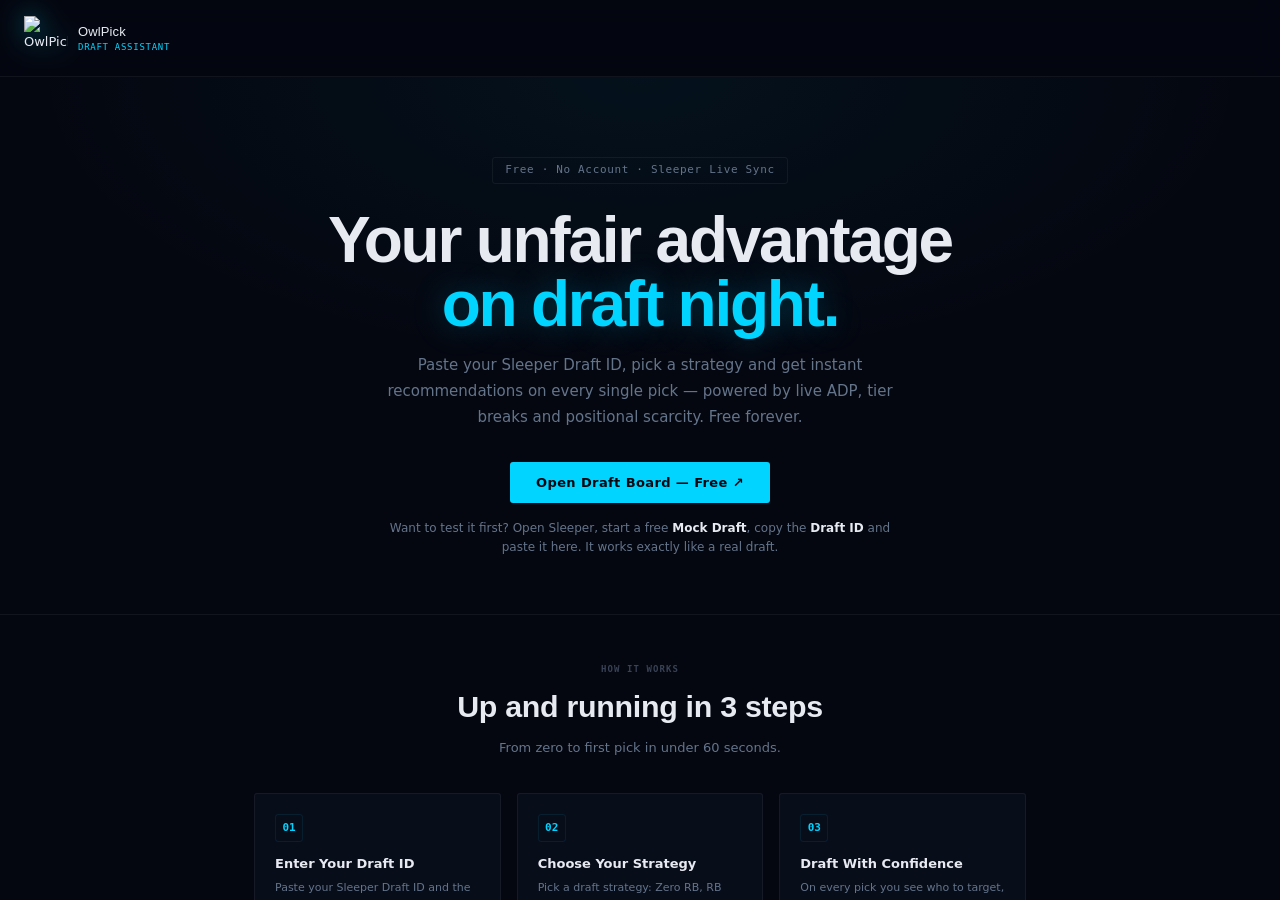
==== commit 18a30d63: "mobile: steps 1-6 responsive layout" ====
--- a/index.html
+++ b/index.html
@@ -1,3943 +1,10758 @@
 <!DOCTYPE html>
-<html lang="de">
+
+<html lang="en">
+
 <head>
+
 <meta charset="UTF-8"/>
+
+<link rel="icon" type="image/png" href="favicon.png"/>
+
 <meta name="viewport" content="width=device-width, initial-scale=1.0"/>
-<title>🏈 Fantasy Draft Cheat Sheet</title>
-<link href="https://fonts.googleapis.com/css2?family=Archivo+Black&family=Archivo:wght@400;500;600;700;800&family=JetBrains+Mono:wght@400;500;700&display=swap" rel="stylesheet"/>
-<style>
-:root{
-  --bg:#050608;--bg2:#08090e;--bg3:#0e1018;--bg4:#141720;
-  --text:#f0f1f5;--text2:#a8adc4;--text3:#5e6480;
-  --amber:#ffaa00;--amber-dim:#ff8800;--amber-bg:#1a0f00;--amber-glow:rgba(255,170,0,.35);
-  --blue:#00b8ff;--blue-bg:#001220;--blue-dim:#002240;
-  --green:#00ff88;--green-bg:#001f0d;
-  --red:#ff3344;--red-bg:#1c0408;
-  --purple:#b366ff;--purple-bg:#10001a;
-  --pink:#ff0080;
-  --border:#131520;--border2:#1e2130;
-  --radius:4px;--radius-lg:6px;
-  --font:'Archivo', sans-serif;--display:'Archivo Black', sans-serif;--mono:'JetBrains Mono', monospace;
+
+<title>OwlPick – Smart Fantasy Football Draft Assistant</title>
+
+<meta name="description" content="OwlPick gives you real-time fantasy football draft recommendations powered by live ADP, tier analysis and positional scarcity. Connect your Sleeper draft in seconds. Free, no sign-up."/>
+
+
+<meta name="robots" content="index, follow"/>
+
+<link rel="canonical" href="https://florinyannick2002-ctrl.github.io/FantasyBot/"/>
+
+<meta http-equiv="Content-Security-Policy" content="default-src 'self'; script-src 'self' 'unsafe-inline' https://fonts.googleapis.com; style-src 'self' 'unsafe-inline' https://fonts.googleapis.com https://fonts.gstatic.com; font-src https://fonts.gstatic.com; img-src 'self' data: https://sleepercdn.com https://florinyannick2002-ctrl.github.io/FantasyBot; connect-src 'self' https://api.sleeper.app;"/>
+
+
+
+<!-- Open Graph (Social Sharing: WhatsApp, Twitter, Discord) -->
+
+<meta property="og:type" content="website"/>
+
+<meta property="og:title" content="OwlPick – Your Unfair Advantage on Draft Night"/>
+
+<meta property="og:description" content="Real-time fantasy football draft recommendations. Connect your Sleeper draft, pick a strategy, win every round. Free forever."/>
+
+<meta property="og:url" content="https://florinyannick2002-ctrl.github.io/FantasyBot/"/>
+
+<meta property="og:image" content="https://florinyannick2002-ctrl.github.io/FantasyBot/og-image.png"/>
+
+<meta name="twitter:card" content="summary_large_image"/>
+
+<meta name="twitter:title" content="OwlPick – Your Unfair Advantage on Draft Night"/>
+
+<meta name="twitter:description" content="Paste your Sleeper Draft ID and get instant pick recommendations powered by live ADP and tier analysis. Free."/>
+
+
+
+<!-- FAQ Structured Data (Google Rich Results) -->
+
+<script type="application/ld+json">
+
+{
+
+  "@context": "https://schema.org",
+
+  "@type": "FAQPage",
+
+  "mainEntity": [
+
+    {
+
+      "@type": "Question",
+
+      "name": "What is the Fantasy Football Draft Assistant?",
+
+      "acceptedAnswer": {
+
+        "@type": "Answer",
+
+        "text": "A free AI-powered tool that gives you real-time pick recommendations during your Sleeper Fantasy Football draft. Enter your Draft ID, choose a strategy and the assistant shows you the best available player based on your roster, your strategy and live positional scarcity."
+
+      }
+
+    },
+
+    {
+
+      "@type": "Question",
+
+      "name": "Does the Draft Assistant work with Sleeper?",
+
+      "acceptedAnswer": {
+
+        "@type": "Answer",
+
+        "text": "Yes. The assistant connects directly to the Sleeper API. Paste your Sleeper Draft ID and all picks are synced automatically in real time, no manual input required."
+
+      }
+
+    },
+
+    {
+
+      "@type": "Question",
+
+      "name": "Which draft strategies are supported?",
+
+      "acceptedAnswer": {
+
+        "@type": "Answer",
+
+        "text": "RB Heavy, Zero RB, WR Heavy, Hero RB, TE Premium and Best Available, each tuned for PPR, Half-PPR and Standard scoring formats."
+
+      }
+
+    },
+
+    {
+
+      "@type": "Question",
+
+      "name": "Is it free? Do I need an account?",
+
+      "acceptedAnswer": {
+
+        "@type": "Answer",
+
+        "text": "Completely free, forever. No account, no subscription, no email required. Just enter your Draft ID and go."
+
+      }
+
+    },
+
+    {
+
+      "@type": "Question",
+
+      "name": "Do I need to install anything?",
+
+      "acceptedAnswer": {
+
+        "@type": "Answer",
+
+        "text": "No. The Draft Assistant runs entirely in your browser on desktop and mobile. No app, no extension, no installation needed."
+
+      }
+
+    }
+
+  ]
+
 }
-*{box-sizing:border-box;margin:0;padding:0;}
-body{
-  background:var(--bg);color:var(--text);font-family:var(--font);font-size:13px;min-height:100vh;
-  background-image:linear-gradient(rgba(255,255,255,.012) 1px,transparent 1px),radial-gradient(ellipse at 20% 0%,rgba(255,170,0,.04) 0%,transparent 50%);
-  background-size:100% 3px,100% 100%;
+
+</script>
+
+
+
+<link href="https://fonts.googleapis.com/css2?family=Inter:wght@400;500;600;700&family=IBM+Plex+Mono:wght@400;500;700&family=Archivo+Black&display=swap" rel="stylesheet"/>
+
+<link rel="stylesheet" href="styles.css"/>
+
+</head>
+
+<body>
+
+<div id="tooltip-box" class="tooltip-box"></div>
+
+
+
+<svg width="0" height="0" style="position:absolute" aria-hidden="true">
+
+  <defs>
+
+    <g id="ic-clipboard"><rect x="5" y="3" width="10" height="14" rx="1.5"/><path d="M8 3.5h4v2H8z"/></g>
+
+    <g id="ic-star"><path d="M10 3l2.1 4.3 4.7.7-3.4 3.3.8 4.7L10 13.9 5.8 16l.8-4.7L3.2 8l4.7-.7z"/></g>
+
+    <g id="ic-note"><rect x="4" y="3" width="12" height="14" rx="1.5"/><path d="M7 7h6M7 10h6M7 13h3"/></g>
+
+    <g id="ic-target"><circle cx="10" cy="10" r="6.5"/><circle cx="10" cy="10" r="3.2"/><circle cx="10" cy="10" r="0.6"/></g>
+
+    <g id="ic-check-sq"><rect x="3.5" y="3.5" width="13" height="13" rx="1.5"/><path d="M6.5 10l2.5 2.5 4.5-5"/></g>
+
+    <g id="ic-settings"><circle cx="10" cy="10" r="2.6"/><path d="M10 2.5v2M10 15.5v2M17.5 10h-2M4.5 10h-2M15.3 4.7l-1.4 1.4M6.1 13.9l-1.4 1.4M15.3 15.3l-1.4-1.4M6.1 6.1L4.7 4.7"/></g>
+
+    <g id="ic-bolt"><path d="M11 2.5L5 11h4l-1 6.5L15 9h-4z"/></g>
+
+    <g id="ic-chart-bar"><path d="M4 16V9M8 16V4M12 16v-5M16 16V7"/></g>
+
+    <g id="ic-chart-line"><path d="M3.5 14l4-4 3 2 6-6.5"/><path d="M13 5.5h3.5V9"/></g>
+
+    <g id="ic-bell"><path d="M10 3a4.5 4.5 0 00-4.5 4.5c0 4-1.5 5.5-1.5 5.5h12s-1.5-1.5-1.5-5.5A4.5 4.5 0 0010 3z"/><path d="M8.5 16a1.7 1.7 0 003 0"/></g>
+
+    <g id="ic-runner"><circle cx="12" cy="4.5" r="1.6"/><path d="M11 7l-2.5 2 1.5 2.5M11 7l3 1.5M10 11.5L8 17M10 11.5l2 2 1 3.5M6 9.5l2-1"/></g>
+
+    <g id="ic-rocket"><path d="M10 2.5c2.5 1.5 4 4.5 4 7.5 0 1.5-1.5 3-4 3s-4-1.5-4-3c0-3 1.5-6 4-7.5z"/><circle cx="10" cy="8" r="1.3"/><path d="M6.5 12l-2 3 3-1M13.5 12l2 3-3-1"/></g>
+
+    <g id="ic-antenna"><circle cx="10" cy="13" r="1.5"/><path d="M10 13V8M6.8 10.2a4.5 4.5 0 010-6.4M13.2 3.8a4.5 4.5 0 010 6.4M8.6 8.4a2 2 0 010-2.8M11.4 5.6a2 2 0 010 2.8"/></g>
+
+    <g id="ic-hero"><circle cx="10" cy="5" r="2"/><path d="M10 7v6M6 9.5l4-1 4 1M7.5 17l2.5-4 2.5 4"/></g>
+
+    <g id="ic-scale"><path d="M10 3v14M5 17h10M10 5l-5 1 2.5 5a2.5 2.5 0 01-5 0L5 6M10 5l5 1-2.5 5a2.5 2.5 0 005 0L15 6"/></g>
+
+    <g id="ic-football"><ellipse cx="10" cy="10" rx="6.5" ry="4" transform="rotate(45 10 10)"/><path d="M10 7.5v5M8.5 9l3 2M11.5 9l-3 2"/></g>
+
+    <g id="ic-file"><path d="M6 3h5l3 3v11H6z"/><path d="M11 3v3h3"/></g>
+
+    <g id="ic-flame"><path d="M10 2.5c1 3-2 3.5-2 6.5a2 2 0 004 0c0-1 .5-1.5 1-2 .5 2 .5 2.5.5 3a3.5 3.5 0 11-7 0c0-3.5 2.5-4.5 3.5-7.5z"/></g>
+
+  </defs>
+
+</svg>
+
+
+
+<!-- ═══════════════════════════════════════════════════
+
+     FUNNEL OVERLAY  (sits above the app)
+
+═══════════════════════════════════════════════════ -->
+
+<div id="funnel-overlay">
+
+
+
+  <!-- ▸ SCREEN 1: LANDING / SEO ─────────────────── -->
+
+  <div class="funnel-screen funnel-active" id="fn-screen-1">
+
+
+
+    <nav class="fn-nav">
+
+      <div class="fn-logo">
+
+        <img src="Owl.png" alt="OwlPick" style="width:44px;height:44px;object-fit:contain;mix-blend-mode:screen;filter:drop-shadow(0 0 10px rgba(0,184,255,.6));"/>
+
+        <div>
+
+          <div class="fn-logo-text">OwlPick</div>
+
+          <div class="fn-logo-sub">Draft Assistant</div>
+
+        </div>
+
+      </div>
+
+
+
+    </nav>
+
+
+
+    <!-- Hero -->
+
+    <div class="fn-hero" style="position:relative;">
+
+      <div class="fn-owl-bg"><img id="owl-img-1" src="Owl.png" alt=""/></div>
+
+      <div class="fn-wrap">
+
+        <div class="fn-hero-kicker">Free · No Account · Sleeper Live Sync</div>
+
+        <h1>Your unfair advantage<br><em>on draft night.</em></h1>
+
+        <p class="fn-hero-sub">Paste your Sleeper Draft ID, pick a strategy and get instant recommendations on every single pick — powered by live ADP, tier breaks and positional scarcity. Free forever.</p>
+
+        <div class="fn-cta-row">
+
+          <button class="fn-btn-big primary" onclick="fnGoTo(2)">Open Draft Board — Free ↗</button>
+
+        </div>
+
+
+
+        <p class="fn-hero-note">Want to test it first? Open Sleeper, start a free <strong>Mock Draft</strong>, copy the <strong>Draft ID</strong> and paste it here. It works exactly like a real draft.</p>
+
+      </div>
+
+    </div>
+
+
+
+    <!-- How it works -->
+
+    <div class="fn-section">
+
+      <div class="fn-wrap">
+
+        <div class="fn-section-label">HOW IT WORKS</div>
+
+        <h2>Up and running in 3 steps</h2>
+
+        <p class="fn-section-sub">From zero to first pick in under 60 seconds.</p>
+
+        <div class="fn-steps-grid">
+
+          <div class="fn-step-card">
+
+            <div class="fn-step-num">01</div>
+
+            <h3>Enter Your Draft ID</h3>
+
+            <p>Paste your Sleeper Draft ID and the assistant instantly loads your league settings, roster format and all picks in real time.</p>
+
+          </div>
+
+          <div class="fn-step-card">
+
+            <div class="fn-step-num">02</div>
+
+            <h3>Choose Your Strategy</h3>
+
+            <p>Pick a draft strategy: Zero RB, RB Heavy, WR Heavy or more. OwlPick tailors every recommendation to your playstyle and scoring format.</p>
+
+          </div>
+
+          <div class="fn-step-card">
+
+            <div class="fn-step-num">03</div>
+
+            <h3>Draft With Confidence</h3>
+
+            <p>On every pick you see who to target, which tier is closing and when positional runs are happening, all updated in real time.</p>
+
+          </div>
+
+        </div>
+
+      </div>
+
+    </div>
+
+
+
+    <!-- Features -->
+    <div class="fn-section" style="background:var(--bg2);">
+
+      <div class="fn-wrap">
+
+        <div class="fn-section-label">FEATURES</div>
+
+        <h2>Built for draft night. Nothing more.</h2>
+
+        <p class="fn-section-sub">Every feature exists because it wins you picks.</p>
+
+        <div class="fn-features-grid">
+
+          <div class="fn-feature fn-feature-lead">
+
+            <div class="fn-feature-icon"><svg class="ic" viewBox="0 0 20 20"><use href="#ic-bolt"/></svg></div>
+
+            <h3>Live Pick Sync</h3>
+
+            <p>Every pick from every team updates instantly via the Sleeper API. No manual refreshing needed.</p>
+
+          </div>
+
+          <div class="fn-feature fn-feature-lead">
+
+            <div class="fn-feature-icon"><svg class="ic" viewBox="0 0 20 20"><use href="#ic-target"/></svg></div>
+
+            <h3>Strategy-Aware Engine</h3>
+
+            <p>Recommendations adapt to your chosen strategy, not just best player available, but best for your roster.</p>
+
+          </div>
+
+          <div class="fn-feature">
+
+            <div class="fn-feature-icon"><svg class="ic" viewBox="0 0 20 20"><use href="#ic-chart-bar"/></svg></div>
+
+            <h3>Tier & ADP Analysis</h3>
+
+            <p>See tier breaks, ADP gaps and value picks the moment they open up at your slot.</p>
+
+          </div>
+
+          <div class="fn-feature">
+
+            <div class="fn-feature-icon"><svg class="ic" viewBox="0 0 20 20"><use href="#ic-bell"/></svg></div>
+
+            <h3>Positional Run Alerts</h3>
+
+            <p>Get warned when a run at a position is happening so you can react, or ignore it intentionally.</p>
+
+          </div>
+
+          <div class="fn-feature">
+
+            <div class="fn-feature-icon"><svg class="ic" viewBox="0 0 20 20"><use href="#ic-clipboard"/></svg></div>
+
+            <h3>Custom Rankings</h3>
+
+            <p>Upload your own rankings via PDF or override the defaults. Your rankings, your draft.</p>
+
+          </div>
+
+          <div class="fn-feature">
+
+            <div class="fn-feature-icon"><svg class="ic" viewBox="0 0 20 20"><use href="#ic-note"/></svg></div>
+
+            <h3>Player Notes & Flags</h3>
+
+            <p>Add notes, injury flags and targets before the draft. Everything stays organised as picks roll in.</p>
+
+          </div>
+
+        </div>
+
+      </div>
+
+    </div>
+
+
+
+    <!-- FAQ -->
+
+    <div class="fn-section">
+
+      <div class="fn-wrap">
+
+        <div class="fn-section-label">FAQ</div>
+
+        <h2>Got questions?</h2>
+
+        <p class="fn-section-sub" style="margin-bottom:2rem;">Everything you need to know before draft day.</p>
+
+        <div class="fn-faq">
+
+          <div class="fn-faq-item">
+
+            <button class="fn-faq-q" onclick="fnToggleFaq(this)">What is the Fantasy Football Draft Assistant? <span class="fn-faq-arrow">▼</span></button>
+
+            <div class="fn-faq-a">A free AI-powered tool that gives you real-time pick recommendations during your Sleeper Fantasy Football draft. Enter your Draft ID, choose a strategy and the assistant shows you the best available player based on your roster, your strategy and live positional scarcity.</div>
+
+          </div>
+
+          <div class="fn-faq-item">
+
+            <button class="fn-faq-q" onclick="fnToggleFaq(this)">Does it work with Sleeper? <span class="fn-faq-arrow">▼</span></button>
+
+            <div class="fn-faq-a">Yes. The assistant connects directly to the Sleeper API. Paste your Sleeper Draft ID and all picks are synced automatically in real time, no manual input required.</div>
+
+          </div>
+
+          <div class="fn-faq-item">
+
+            <button class="fn-faq-q" onclick="fnToggleFaq(this)">Which strategies are supported? <span class="fn-faq-arrow">▼</span></button>
+
+            <div class="fn-faq-a">RB Heavy, Zero RB, WR Heavy, Hero RB, TE Premium and Best Available, each tuned for PPR, Half-PPR and Standard scoring formats.</div>
+
+          </div>
+
+          <div class="fn-faq-item">
+
+            <button class="fn-faq-q" onclick="fnToggleFaq(this)">Is it free? Do I need an account? <span class="fn-faq-arrow">▼</span></button>
+
+            <div class="fn-faq-a">Completely free, forever. No account, no subscription, no email required. Just enter your Draft ID and go.</div>
+
+          </div>
+
+          <div class="fn-faq-item">
+
+            <button class="fn-faq-q" onclick="fnToggleFaq(this)">Do I need to install anything? <span class="fn-faq-arrow">▼</span></button>
+
+            <div class="fn-faq-a">No. The Draft Assistant runs entirely in your browser on desktop and mobile. No app, no extension, no installation needed.</div>
+
+          </div>
+
+        </div>
+
+      </div>
+
+    </div>
+
+
+
+    <!-- Bottom CTA -->
+
+    <div class="fn-section" style="background:linear-gradient(180deg,var(--bg2),var(--bg));text-align:center;">
+
+      <div class="fn-wrap">
+
+        <h2 style="margin-bottom:.75rem;">Win your league before it starts.</h2>
+
+        <p class="fn-section-sub" style="margin-bottom:1.5rem;">Free. No account. Ready in 30 seconds.</p>
+
+        <button class="fn-btn-big primary" onclick="fnGoTo(2)">Open Draft Board — Free ↗</button>
+
+      </div>
+
+    </div>
+
+
+
+    <div class="fn-footer">
+
+      OwlPick &nbsp;·&nbsp; Free forever &nbsp;·&nbsp; Not affiliated with Sleeper
+      &nbsp;·&nbsp;
+      <button onclick="event.stopPropagation();var o=document.getElementById('privacy-overlay');if(o){o.style.display='flex';}" style="background:none;border:none;color:inherit;font:inherit;cursor:pointer;text-decoration:underline;text-underline-offset:3px;opacity:.7;padding:0;">Impressum &amp; Privacy</button>
+
+    </div>
+
+  </div><!-- /screen-1 -->
+
+
+
+
+
+  <!-- ▸ SCREEN 2: DRAFT ID ───────────────────────── -->
+
+  <div class="funnel-screen" id="fn-screen-2">
+
+    <nav class="fn-nav">
+
+      <button onclick="fnGoTo(1)" style="background:transparent;border:none;color:var(--intel-mid);cursor:pointer;font-size:16px;padding:4px 8px;display:flex;align-items:center;gap:6px;font-family:var(--mono);transition:color 120ms;" onmouseover="this.style.color='var(--intel-hi)'" onmouseout="this.style.color='var(--intel-mid)'">&#8592;</button>
+
+      <div class="fn-logo">
+
+        <img src="Owl.png" alt="OwlPick" style="width:44px;height:44px;object-fit:contain;mix-blend-mode:screen;filter:drop-shadow(0 0 10px rgba(0,184,255,.6));"/>
+
+        <div>
+
+          <div class="fn-logo-text">OwlPick</div>
+
+          <div class="fn-logo-sub">Draft Assistant</div>
+
+        </div>
+
+      </div>
+
+      <div class="fn-steps">
+
+        <div class="fn-step done" id="fn-dot-1b">✓</div>
+
+        <div class="fn-step-line"></div>
+
+        <div class="fn-step active" id="fn-dot-2b">2</div>
+
+      </div>
+
+    </nav>
+
+
+
+    <div class="fn-center-wrap" style="position:relative;">
+
+      <div class="fn-owl-bg"><img id="owl-img-2" src="Owl.png" alt=""/></div>
+
+      <div class="fn-card">
+
+        <div class="fn-card-eyebrow">Step 1 of 2 &nbsp;·&nbsp; Connect Your Draft</div>
+
+        <h2>Enter Your Sleeper<br>Draft ID</h2>
+
+        <p class="fn-card-sub">Paste your Sleeper Draft ID below and we'll load your league settings, roster format and all picks in real time.</p>
+
+
+
+        <div class="fn-input-wrap">
+
+          <input type="text" id="fn-draft-input" placeholder="e.g. 1140209870541234176" autocomplete="off" spellcheck="false"
+
+            oninput="fnClearStatus()" onkeydown="if(event.key==='Enter')fnLoadDraft()"/>
+
+        </div>
+
+        <div class="fn-input-status" id="fn-draft-status"></div>
+
+
+
+        <button class="fn-btn-big primary" style="width:100%;margin-bottom:.75rem;" onclick="fnLoadDraft()">
+
+          Load Draft &amp; Continue ↗
+
+        </button>
+
+
+
+        <div class="fn-card-hint">
+
+          Open your Sleeper draft. The URL looks like this:
+
+          <span style="display:block;margin:.5rem 0;padding:6px 10px;background:#000;border-radius:3px;font-family:var(--mono);font-size:11px;color:var(--text2);word-break:break-all;">
+
+            sleeper.com/draft/nfl/<span style="color:var(--amber);font-weight:800;">1140209870541234176</span>
+
+          </span>
+
+          The highlighted number at the end is your Draft ID. Copy and paste it above.
+
+        </div>
+
+      </div>
+
+    </div>
+
+  </div><!-- /screen-2 -->
+
+
+
+
+
+  <!-- ▸ SCREEN 3: STRATEGY ───────────────────────── -->
+
+  <div class="funnel-screen" id="fn-screen-3">
+
+    <nav class="fn-nav">
+
+      <button onclick="fnGoTo(2)" style="background:transparent;border:none;color:var(--text2);cursor:pointer;font-size:18px;padding:4px 8px;display:flex;align-items:center;gap:6px;font-family:var(--mono);transition:color .12s;" onmouseover="this.style.color='var(--amber)'" onmouseout="this.style.color='var(--text2)'">&#8592;</button>
+
+      <div class="fn-logo">
+
+        <img src="Owl.png" alt="OwlPick" style="width:44px;height:44px;object-fit:contain;mix-blend-mode:screen;filter:drop-shadow(0 0 10px rgba(0,184,255,.6));"/>
+
+        <div>
+
+          <div class="fn-logo-text">OwlPick</div>
+
+          <div class="fn-logo-sub">Draft Assistant</div>
+
+        </div>
+
+      </div>
+
+      <div class="fn-steps">
+
+        <div class="fn-step done">✓</div>
+
+        <div class="fn-step-line"></div>
+
+        <div class="fn-step active">2</div>
+
+        <div class="fn-step-line"></div>
+
+        <div class="fn-step">3</div>
+
+      </div>
+
+    </nav>
+
+
+
+    <div class="fn-strat-wrap" style="position:relative;">
+
+      <div class="fn-owl-bg"><img id="owl-img-3" src="Owl.png" alt=""/></div>
+
+      <div class="fn-card-eyebrow" style="margin-bottom:.75rem;">Step 2 of 3 &nbsp;·&nbsp; Your Draft Strategy</div>
+
+      <h2>Pick Your Strategy</h2>
+
+      <p class="fn-strat-sub">This shapes every recommendation you see during the draft. You can always adjust the details later in the Strategy tab.</p>
+
+
+
+      <!-- Sleeper Username -->
+
+      <div class="fn-strat-section">
+
+        <div class="fn-strat-section-label">Your Sleeper Username</div>
+
+        <div style="display:flex;gap:8px;align-items:center;">
+
+          <input type="text" id="fn-username-input"
+
+            placeholder="Your Sleeper username"
+
+            style="flex:1;background:#000;border:1px solid var(--border2);border-radius:var(--radius);
+
+                   color:var(--text);font-family:var(--mono);font-size:13px;padding:10px 12px;outline:none;transition:all .15s;"
+
+            onfocus="this.style.borderColor='var(--amber)';this.style.boxShadow='0 0 0 1px var(--amber)'"
+
+            onblur="this.style.borderColor='var(--border2)';this.style.boxShadow='none'"/>
+
+        </div>
+
+        <p style="font-size:10px;color:var(--text3);font-family:var(--mono);margin-top:6px;">
+
+          Used to identify your picks in the draft board under "My Team".
+
+        </p>
+
+      </div>
+
+
+
+      <!-- Main strategy -->
+
+      <div class="fn-strat-section">
+
+        <div class="fn-strat-section-label">Main Strategy</div>
+
+        <div class="fn-strat-grid">
+
+          <button class="fn-strat-btn fn-active" data-fn-strat="best_available" onclick="fnPickStrat(this)">
+
+            <span class="fn-strat-name"><svg class="ic" viewBox="0 0 20 20"><use href="#ic-scale"/></svg>Best Available</span>
+
+            <span class="fn-strat-desc">Take the best player on the board each pick</span>
+
+          </button>
+
+          <button class="fn-strat-btn" data-fn-strat="rb_heavy" onclick="fnPickStrat(this)">
+
+            <span class="fn-strat-name"><svg class="ic" viewBox="0 0 20 20"><use href="#ic-runner"/></svg>RB Heavy</span>
+
+            <span class="fn-strat-desc">Lock in 2–3 elite RBs in the early rounds</span>
+
+          </button>
+
+          <button class="fn-strat-btn" data-fn-strat="zero_rb" onclick="fnPickStrat(this)">
+
+            <span class="fn-strat-name"><svg class="ic" viewBox="0 0 20 20"><use href="#ic-rocket"/></svg>Zero RB</span>
+
+            <span class="fn-strat-desc">Skip RBs until round 5+, stack WRs early</span>
+
+          </button>
+
+          <button class="fn-strat-btn" data-fn-strat="wr_heavy" onclick="fnPickStrat(this)">
+
+            <span class="fn-strat-name"><svg class="ic" viewBox="0 0 20 20"><use href="#ic-antenna"/></svg>WR Heavy</span>
+
+            <span class="fn-strat-desc">Dominate the WR position across all rounds</span>
+
+          </button>
+
+          <button class="fn-strat-btn" data-fn-strat="hero_rb" onclick="fnPickStrat(this)">
+
+            <span class="fn-strat-name"><svg class="ic" viewBox="0 0 20 20"><use href="#ic-hero"/></svg>Hero RB</span>
+
+            <span class="fn-strat-desc">One elite RB anchor, fill the rest with WRs</span>
+
+          </button>
+
+          <button class="fn-strat-btn" data-fn-strat="te_premium" onclick="fnPickStrat(this)">
+
+            <span class="fn-strat-name"><svg class="ic" viewBox="0 0 20 20"><use href="#ic-target"/></svg>TE Premium</span>
+
+            <span class="fn-strat-desc">Secure an elite TE early for a weekly edge</span>
+
+          </button>
+
+        </div>
+
+      </div>
+
+
+
+      <!-- Scoring — auto-detected from Sleeper draft -->
+
+      <div class="fn-strat-section">
+
+        <div class="fn-strat-section-label">Scoring Format<span class="strat-tip" data-tip="Your league scoring rules.
+PPR: +1 pt per reception (boosts WR/TE).
+Half PPR: +0.5 pts per reception.
+Standard: no reception points (boosts RBs).">?</span></div>
+
+        <div style="display:flex;align-items:center;gap:10px;">
+
+          <span id="fn-scoring-badge" style="display:inline-block;padding:8px 18px;border-radius:var(--radius);
+
+            background:var(--bg3);border:1px solid var(--amber);color:var(--amber);
+
+            font-family:var(--mono);font-size:13px;font-weight:800;letter-spacing:.08em;text-transform:uppercase;">
+
+            PPR
+
+          </span>
+
+          <span style="font-size:11px;color:var(--text3);font-family:var(--mono);">auto-detected from your Sleeper draft</span>
+
+        </div>
+
+      </div>
+
+
+
+      <!-- Advanced link -->
+
+      <button class="fn-advanced-link" onclick="fnOpenAdvanced()">
+
+        <svg class="ic" viewBox="0 0 20 20" style="width:13px;height:13px;vertical-align:-0.12em;margin-right:5px;"><use href="#ic-settings"/></svg>Advanced settings (QB timing, TE timing, bench depth…)
+
+      </button>
+
+
+
+      <!-- Bottom bar -->
+
+      <div class="fn-bottom-bar">
+
+        <button class="fn-btn-big ghost" style="font-size:11px;padding:10px 18px;" onclick="fnGoTo(2)">← Back</button>
+
+        <button class="fn-btn-big primary" onclick="fnGoTo(4)">Continue →</button>
+
+      </div>
+
+    </div>
+
+  </div><!-- /screen-3 -->
+
+
+
+
+
+  <!-- ▸ SCREEN 4: DATA UPLOAD ───────────────────────── -->
+
+  <div class="funnel-screen" id="fn-screen-4">
+
+    <nav class="fn-nav">
+
+      <button onclick="fnGoTo(3)" style="background:transparent;border:none;color:var(--text2);cursor:pointer;font-size:18px;padding:4px 8px;display:flex;align-items:center;gap:6px;font-family:var(--mono);transition:color .12s;" onmouseover="this.style.color='var(--amber)'" onmouseout="this.style.color='var(--text2)'">&#8592;</button>
+
+      <div class="fn-logo">
+
+        <img src="Owl.png" alt="OwlPick" style="width:44px;height:44px;object-fit:contain;mix-blend-mode:screen;filter:drop-shadow(0 0 10px rgba(0,184,255,.6));"/>
+
+        <div>
+
+          <div class="fn-logo-text">OwlPick</div>
+
+          <div class="fn-logo-sub">Draft Assistant</div>
+
+        </div>
+
+      </div>
+
+      <div class="fn-steps">
+
+        <div class="fn-step done">✓</div>
+
+        <div class="fn-step-line"></div>
+
+        <div class="fn-step done">✓</div>
+
+        <div class="fn-step-line"></div>
+
+        <div class="fn-step active">3</div>
+
+      </div>
+
+    </nav>
+
+
+
+    <div class="fn-strat-wrap" style="position:relative;">
+
+      <div class="fn-owl-bg"><img src="Owl.png" alt=""/></div>
+
+      <div class="fn-card-eyebrow" style="margin-bottom:.75rem;">Step 3 of 3 &nbsp;·&nbsp; Your Rankings Data</div>
+
+      <h2>Add Your Rankings</h2>
+
+      <p class="fn-strat-sub">Choose how OwlPick should rank players. You can always change this later in the My Rankings tab.</p>
+
+
+
+      <!-- Option A: Sleeper ADP only -->
+
+      <div class="fn-strat-section">
+
+        <div class="fn-strat-section-label">Data Source</div>
+
+        <div style="display:flex;flex-direction:column;gap:8px;">
+
+
+
+          <button id="fn-sleeper-only-btn" onclick="fnSetDataSource('sleeper')"
+
+            style="display:flex;align-items:flex-start;gap:12px;padding:13px 15px;border-radius:var(--radius);
+
+                   background:var(--void-2);border:1px solid var(--laser);text-align:left;cursor:pointer;transition:all .15s;width:100%;">
+
+            <span style="margin-top:1px;color:var(--laser);"><svg class="ic" viewBox="0 0 20 20" style="width:20px;height:20px;"><use href="#ic-football"/></svg></span>
+
+            <span>
+
+              <span style="display:block;font-size:13px;font-weight:600;color:var(--intel-hi);">Sleeper ADP</span>
+
+              <span style="display:block;font-size:11px;color:var(--intel-mid);margin-top:3px;">Rankings based on Sleeper Average Draft Position. No upload needed.</span>
+
+            </span>
+
+          </button>
+
+
+
+          <button id="fn-fantasypros-btn" onclick="fnSetDataSource('fantasypros')"
+
+            style="display:flex;align-items:flex-start;gap:12px;padding:13px 15px;border-radius:var(--radius);
+
+                   background:var(--void-1);border:1px solid var(--wire);text-align:left;cursor:pointer;transition:all .15s;width:100%;">
+
+            <span style="margin-top:1px;color:var(--intel-mid);"><svg class="ic" viewBox="0 0 20 20" style="width:20px;height:20px;"><use href="#ic-chart-bar"/></svg></span>
+
+            <span>
+
+              <span style="display:block;font-size:13px;font-weight:600;color:var(--intel-hi);">Upload FantasyPros Data</span>
+
+              <span style="display:block;font-size:11px;color:var(--intel-mid);margin-top:3px;">Expert consensus rankings and projected stats for more accurate tier recommendations.</span>
+
+            </span>
+
+          </button>
+
+
+
+        </div>
+
+      </div>
+
+
+
+      <!-- FantasyPros upload panel (shown when selected) -->
+
+      <div id="fn-fp-panel" style="display:none;">
+
+        <div class="fn-strat-section">
+
+          <div class="fn-strat-section-label">How to get the files</div>
+
+          <div style="background:var(--void-0);border-radius:var(--radius);padding:12px 14px;font-size:11px;color:var(--intel-mid);line-height:1.9;font-family:var(--mono);">
+
+            <span style="color:var(--intel-hi);font-weight:600;">Rankings CSV</span><br>
+
+            Go to <span style="color:var(--intel-hi);">fantasypros.com/nfl/rankings/consensus-cheatsheets.php</span><br>
+
+            → Click <span style="color:var(--intel-hi);">"Export" → "CSV"</span><br><br>
+
+            <span style="color:var(--intel-hi);font-weight:600;">Projections CSVs (QB · RB · WR · TE)</span><br>
+
+            Go to <span style="color:var(--intel-hi);">fantasypros.com/nfl/projections/[position].php</span><br>
+
+            → Select each position → Click <span style="color:var(--intel-hi);">"Export" → "CSV"</span><br>
+
+            → Upload all 4 files below (one by one or all at once)
+
+          </div>
+
+        </div>
+
+
+
+        <div class="fn-strat-section">
+
+          <div class="fn-strat-section-label">Upload Files</div>
+
+
+
+          <!-- Rankings -->
+
+          <div style="margin-bottom:10px;">
+
+            <div style="font-size:10px;font-family:var(--mono);font-weight:600;color:var(--intel-low);letter-spacing:.08em;text-transform:uppercase;margin-bottom:6px;">Overall Rankings</div>
+
+            <label for="fn-rankings-input"
+
+              style="display:flex;align-items:center;gap:10px;padding:10px 13px;background:var(--void-1);
+
+                     border:1px dashed var(--wire);border-radius:var(--radius);cursor:pointer;transition:border-color .15s;"
+
+              onmouseover="this.style.borderColor='var(--intel-mid)'" onmouseout="this.style.borderColor='rgba(255,255,255,0.055)'">
+
+              <span style="color:var(--intel-mid);"><svg class="ic" viewBox="0 0 20 20" style="width:18px;height:18px;"><use href="#ic-clipboard"/></svg></span>
+
+              <span>
+
+                <span style="display:block;font-size:12px;font-weight:600;color:var(--text);">FantasyPros_Draft_ALL_Rankings.csv</span>
+
+                <span style="font-size:10px;color:var(--text3);">1 file</span>
+
+              </span>
+
+              <span id="fn-rank-ok" style="margin-left:auto;font-size:11px;font-family:var(--mono);color:var(--green);display:none;">✓</span>
+
+            </label>
+
+            <input type="file" id="fn-rankings-input" accept=".csv" style="display:none" onchange="fnHandleRankings(this.files[0])"/>
+
+          </div>
+
+
+
+          <!-- Projections -->
+
+          <div>
+
+            <div style="font-size:10px;font-family:var(--mono);font-weight:600;color:var(--intel-low);letter-spacing:.08em;text-transform:uppercase;margin-bottom:6px;">Projections</div>
+
+            <label for="fn-proj-input"
+
+              style="display:flex;align-items:center;gap:10px;padding:10px 13px;background:var(--void-1);
+
+                     border:1px dashed var(--wire);border-radius:var(--radius);cursor:pointer;transition:border-color .15s;"
+
+              onmouseover="this.style.borderColor='var(--intel-mid)'" onmouseout="this.style.borderColor='rgba(255,255,255,0.055)'">
+
+              <span style="color:var(--intel-mid);"><svg class="ic" viewBox="0 0 20 20" style="width:18px;height:18px;"><use href="#ic-chart-line"/></svg></span>
+
+              <span>
+
+                <span style="display:block;font-size:12px;font-weight:600;color:var(--text);">QB / RB / WR / TE Projections.csv</span>
+
+                <span style="font-size:10px;color:var(--text3);">up to 4 files, select all at once</span>
+
+              </span>
+
+              <span id="fn-proj-ok" style="margin-left:auto;font-size:11px;font-family:var(--mono);color:var(--green);display:none;">✓</span>
+
+            </label>
+
+            <input type="file" id="fn-proj-input" accept=".csv" multiple style="display:none" onchange="fnHandleProj(this.files)"/>
+
+            <div id="fn-proj-status" style="font-size:11px;font-family:var(--mono);color:var(--green);margin-top:6px;min-height:16px;padding-left:2px;"></div>
+
+          </div>
+
+        </div>
+
+      </div>
+
+
+
+      <!-- Bottom bar -->
+
+      <div class="fn-bottom-bar">
+
+        <button class="fn-btn-big ghost" style="font-size:11px;padding:10px 18px;" onclick="fnGoTo(3)">← Back</button>
+
+        <button class="fn-btn-big primary" onclick="fnEnterApp()">Go to Draft Board →</button>
+
+      </div>
+
+    </div>
+
+  </div><!-- /screen-4 -->
+
+
+
+</div><!-- /funnel-overlay -->
+
+
+
+<!-- Player Detail Modal -->
+
+<div id="player-modal" style="display:none;position:fixed;inset:0;background:rgba(0,0,0,.85);z-index:9998;align-items:center;justify-content:center;padding:20px;" onclick="if(event.target===this)this.style.display='none';">
+
+  <div style="background:#080d1a;border:1px solid rgba(0,212,255,0.12);border-top:2px solid var(--laser);border-radius:4px;max-width:860px;width:100%;padding:28px;position:relative;box-shadow:0 0 40px rgba(0,0,0,.7);display:flex;flex-direction:column;max-height:88vh;">
+
+    <button onclick="document.getElementById('player-modal').style.display='none'" style="position:absolute;top:12px;right:12px;background:var(--void-2);border:1px solid var(--wire);color:var(--intel-mid);width:32px;height:32px;border-radius:3px;cursor:pointer;font-size:18px;display:flex;align-items:center;justify-content:center;transition:color 120ms;" onmouseover="this.style.color='var(--intel-hi)'" onmouseout="this.style.color='var(--intel-mid)'">×</button>
+
+    <div style="font-size:9px;font-family:var(--mono);font-weight:600;color:var(--intel-low);letter-spacing:.1em;text-transform:uppercase;margin-bottom:16px;">Player Analysis</div>
+
+    <div id="modal-body" style="flex:1;min-height:0;overflow:hidden;display:flex;flex-direction:column;"></div>
+
+  </div>
+
+</div>
+
+<div class="app">
+
+<aside class="sidebar">
+
+  <div class="logo">
+
+    <img src="Owl.png" alt="OwlPick" style="width:52px;height:52px;object-fit:contain;mix-blend-mode:screen;filter:drop-shadow(0 0 8px rgba(0,184,255,.5));"/>
+
+    <div><div class="logo-text">OwlPick</div><div class="logo-sub">Draft Assistant</div></div>
+
+  </div>
+
+  <div class="divider"></div>
+
+  <div style="display:flex;flex-direction:column;gap:4px;">
+
+    <div class="section-label" style="margin-bottom:4px;">Navigation</div>
+
+    <button class="nav-item active" data-tab="draft"><svg class="ic" viewBox="0 0 20 20"><use href="#ic-clipboard"/></svg> Draft Board</button>
+
+    <button class="nav-item" data-tab="myteam"><svg class="ic" viewBox="0 0 20 20"><use href="#ic-star"/></svg> My Team</button>
+
+    <button class="nav-item" data-tab="rankings"><svg class="ic" viewBox="0 0 20 20"><use href="#ic-chart-bar"/></svg> My Rankings</button>
+
+    <button class="nav-item" data-tab="notes"><svg class="ic" viewBox="0 0 20 20"><use href="#ic-note"/></svg> Notes</button>
+
+    <button class="nav-item" data-tab="strategie"><svg class="ic" viewBox="0 0 20 20"><use href="#ic-target"/></svg> Strategy</button>
+
+    <button class="nav-item" data-tab="todo"><svg class="ic" viewBox="0 0 20 20"><use href="#ic-check-sq"/></svg> Todo</button>
+
+    <button class="nav-item" data-tab="draftsettings"><svg class="ic" viewBox="0 0 20 20"><use href="#ic-settings"/></svg> Draft Settings</button>
+
+  </div>
+
+  <div class="divider"></div>
+
+  <div style="display:flex;flex-direction:column;gap:6px;">
+
+    <div class="section-label">Sleeper Draft ID</div>
+
+    <input type="text" id="draft-id-input" placeholder="e.g. 114020987..."/>
+
+    <button class="btn-primary" id="load-btn">Load Draft ↗</button>
+
+    <button class="btn-ghost" id="demo-btn">Start Demo</button>
+
+  </div>
+
+</aside>
+
+
+
+<main class="main">
+
+  <div class="tabs">
+
+    <div class="tabs-logo">
+      <img src="Owl.png" alt="OwlPick"/>
+      <span class="tabs-logo-text">OwlPick</span>
+    </div>
+
+    <div class="tabs-center">
+      <button class="tab active" data-tab="draft">Draft Board</button>
+      <button class="tab" data-tab="myteam">My Team</button>
+      <button class="tab" data-tab="rankings">My Rankings</button>
+      <button class="tab" data-tab="notes">Notes</button>
+      <button class="tab" data-tab="strategie">Strategy</button>
+
+      <button class="tab" data-tab="draftsettings">Draft Settings</button>
+    </div>
+
+  </div>
+
+
+
+  <div class="panel active" id="tab-draft">
+
+    <div class="stats" id="stats-row" style="display:none;">
+
+      <!-- hidden compat spans — JS still writes here safely -->
+
+      <span id="s-total" style="display:none;"></span>
+
+      <span id="s-avail" style="display:none;"></span>
+
+      <span id="s-drafted" style="display:none;"></span>
+
+      <!-- hero: current overall pick number -->
+
+      <div class="clock-hero">
+
+        <div class="clock-hero-label">On The<br>Clock</div>
+
+        <div class="clock-hero-pick" id="s-pick">—</div>
+
+      </div>
+
+      <!-- round · pick-in-round -->
+
+      <div class="clock-chip">
+
+        <div class="lbl">Round · Pick</div>
+
+        <div class="val" id="s-round">—</div>
+
+      </div>
+
+      <!-- players remaining -->
+
+      <div class="clock-chip">
+
+        <div class="lbl">Available</div>
+
+        <div class="val" id="s-left">—</div>
+
+      </div>
+
+    </div>
+
+    <div id="rec-area"></div>
+
+
+
+    <div class="controls" id="controls-row" style="display:none;">
+
+      <span id="rank-source-badge" style="font-size:10px;font-family:var(--mono);font-weight:700;color:var(--text3);margin-right:4px;align-self:center;"></span>
+
+      <button class="pos-btn active" data-pos="ALL">ALL</button>
+
+      <button class="pos-btn" data-pos="QB">QB</button>
+
+      <button class="pos-btn" data-pos="RB">RB</button>
+
+      <button class="pos-btn" data-pos="WR">WR</button>
+
+      <button class="pos-btn" data-pos="TE">TE</button>
+
+      <button class="pos-btn" data-pos="K">K</button>
+
+      <button class="pos-btn" data-pos="DEF">DEF</button>
+
+      <button id="atrisk-btn" class="pos-btn" style="border-color:rgba(192,57,43,0.4);color:var(--severe);margin-left:6px;">At Risk</button>
+
+      <button id="sort-toggle-btn" onclick="toggleSortMode()" style="background:var(--void-2);border:1px solid var(--wire);color:var(--intel-mid);font-size:11px;padding:5px 10px;border-radius:var(--radius);cursor:pointer;font-family:var(--mono);font-weight:500;white-space:nowrap;transition:border-color .12s,color .12s;" title="Toggle ranking source">Sort: Sleeper</button>
+
+      <input type="text" id="search-input" placeholder="Search..." style="width:150px;"/>
+
+    </div>
+
+    <div class="recent-picks" id="recent-picks-bar">
+
+      <div class="recent-picks-inner">
+
+        <div id="next-pick-badge" class="next-pick-badge" style="display:none;"></div>
+
+        <button class="picks-scroll-btn" onclick="document.getElementById('recent-picks-list').scrollBy({left:-300,behavior:'smooth'})">‹</button>
+
+        <div class="recent-picks-list" id="recent-picks-list"></div>
+
+        <button class="picks-scroll-btn" onclick="document.getElementById('recent-picks-list').scrollBy({left:300,behavior:'smooth'})">›</button>
+
+      </div>
+
+    </div>
+
+    <div id="player-grid">
+
+      <div class="empty-state">// Load Draft ID → Start Demo → or import Rankings</div>
+
+    </div>
+
+  </div>
+
+
+
+  <div class="panel" id="tab-myteam">
+
+
+
+    <!-- My Lineup -->
+
+    <div style="background:var(--bg2);border:1px solid var(--border);border-radius:var(--radius-lg);padding:1rem;margin-bottom:1rem;">
+
+      <div style="display:flex;align-items:center;justify-content:space-between;margin-bottom:10px;">
+
+        <div class="section-label">My Lineup</div>
+
+        <span style="font-size:11px;color:var(--text3);font-family:var(--mono);" id="lineup-summary"></span>
+
+      </div>
+
+      <div id="lineup-grid" style="display:grid;grid-template-columns:repeat(auto-fill,minmax(140px,1fr));gap:6px;">
+
+        <div class="empty-state" style="grid-column:1/-1;padding:1rem;">// Draft laden &amp; Username eingeben</div>
+
+      </div>
+
+    </div>
+
+
+
+    <!-- Analyse -->
+
+    <div style="display:grid;grid-template-columns:1fr 1fr 1fr;gap:8px;margin-bottom:1rem;" id="analysis-row" style="display:none;">
+
+      <!-- Team Stärke -->
+
+      <div style="background:var(--bg2);border:1px solid var(--border);border-radius:var(--radius-lg);padding:.875rem;">
+
+        <div class="section-label" style="margin-bottom:8px;">Team Stärke</div>
+
+        <div id="team-strength" style="font-size:22px;font-weight:700;color:var(--green);">—</div>
+
+        <div style="font-size:11px;color:var(--text3);margin-top:2px;">Ø Ranking meiner Picks</div>
+
+      </div>
+
+      <!-- Positionsbedarf -->
+
+      <div style="background:var(--bg2);border:1px solid var(--border);border-radius:var(--radius-lg);padding:.875rem;">
+
+        <div class="section-label" style="margin-bottom:8px;">Positionsbedarf</div>
+
+        <div id="pos-need" style="font-size:12px;line-height:1.8;"></div>
+
+      </div>
+
+      <!-- Bye Weeks -->
+
+      <div style="background:var(--bg2);border:1px solid var(--border);border-radius:var(--radius-lg);padding:.875rem;">
+
+        <div class="section-label" style="margin-bottom:8px;">Bye Weeks</div>
+
+        <div id="bye-weeks" style="font-size:12px;line-height:1.8;"></div>
+
+      </div>
+
+    </div>
+
+
+
+    <!-- Draft Astellungen (Notfall) -->
+
+    <details style="background:var(--bg2);border:1px solid var(--border);border-radius:var(--radius-lg);padding:1rem;">
+
+      <summary style="cursor:pointer;font-size:12px;color:var(--text3);font-family:var(--mono);"><svg class="ic" viewBox="0 0 20 20" style="width:12px;height:12px;vertical-align:-0.12em;margin-right:5px;"><use href="#ic-settings"/></svg>Draft Einstellungen (Notfall)</summary>
+
+      <div style="margin-top:12px;display:grid;grid-template-columns:1fr 1fr;gap:10px;margin-bottom:10px;">
+
+        <div>
+
+          <div class="section-label" style="margin-bottom:6px;">My Draft Slot</div>
+
+          <input type="number" id="my-slot-input" placeholder="e.g. 5" min="1" max="20" style="width:100%;"/>
+
+        </div>
+
+        <div>
+
+          <div class="section-label" style="margin-bottom:6px;">Anzahl Teams</div>
+
+          <input type="number" id="teams-input" placeholder="e.g. 10" min="2" max="20" value="10" style="width:100%;"/>
+
+        </div>
+
+      </div>
+
+      <div style="margin-bottom:10px;">
+
+        <div class="section-label" style="margin-bottom:6px;">Draft Typ</div>
+
+        <select id="draft-type-select" style="width:100%;">
+
+          <option value="snake">Snake Draft</option>
+
+          <option value="linear">Linear Draft</option>
+
+          <option value="3rdReversal">Snake + Third Round Reversal</option>
+
+        </select>
+
+      </div>
+
+      <button class="btn-ghost" id="save-draft-settings-btn" style="width:100%;">✓ Save</button>
+
+    </details>
+
+
+
+  </div>
+
+
+
+  <div class="panel" id="tab-rankings">
+
+    <div style="display:flex;align-items:center;justify-content:space-between;margin-bottom:1rem;">
+
+      <div>
+
+        <h2 style="font-size:16px;font-weight:600;"><svg class="ic section-head-ic" viewBox="0 0 20 20"><use href="#ic-chart-bar"/></svg>My Rankings</h2>
+
+        <p style="font-size:12px;color:var(--text3);margin-top:3px;">Upload PDF → gets saved → persists until you upload a new one</p>
+
+      </div>
+
+      <button class="btn-sm btn-danger" id="clear-rank-btn" style="display:none;">Delete</button>
+
+    </div>
+
+
+
+    <label for="pdf-file-input" id="pdf-drop-zone" style="border:2px dashed var(--border2);border-radius:var(--radius-lg);padding:2rem;text-align:center;cursor:pointer;background:var(--bg3);margin-bottom:1rem;transition:all .2s;display:block;" ondragover="event.preventDefault();this.style.borderColor='var(--blue)'" ondragleave="this.style.borderColor='var(--border2)'" ondrop="event.preventDefault();this.style.borderColor='var(--border2)';if(event.dataTransfer.files[0])handlePdfFile(event.dataTransfer.files[0])">
+
+      <div style="margin-bottom:8px;color:var(--intel-low);"><svg class="ic" viewBox="0 0 20 20" style="width:32px;height:32px;stroke-width:1.3;"><use href="#ic-file"/></svg></div>
+
+      <div style="font-size:14px;font-weight:600;color:var(--text);margin-bottom:4px;">FantasyPros CSV oder PDF hier reinziehen</div>
+
+      <div style="font-size:12px;color:var(--text3);">oder klicken zum Auswählen, CSV wird empfohlen</div>
+
+    </label>
+
+    <input type="file" id="pdf-file-input" accept=".pdf,.csv" style="display:none"/>
+
+    <div id="pdf-status" style="font-size:13px;font-family:var(--mono);margin-bottom:1rem;min-height:20px;text-align:center;"></div>
+
+<div id="sleeper-stats-status" style="display:none;font-size:11px;font-family:var(--mono);color:var(--amber);padding:6px 10px;background:var(--bg3);border:1px solid var(--border2);border-radius:var(--radius);margin-top:-8px;margin-bottom:1rem;text-align:center;"></div>
+
+    <textarea id="bulk-input" style="display:none;"></textarea>
+
+<!-- Projections Upload -->
+
+    <div style="margin-top:1.5rem;border-top:1px solid var(--border);padding-top:1rem;">
+
+      <h3 style="font-size:14px;font-weight:600;margin-bottom:4px;"><svg class="ic section-head-ic" viewBox="0 0 20 20"><use href="#ic-chart-line"/></svg>FantasyPros Projektionen</h3>
+
+      <p style="font-size:11px;color:var(--text3);margin-bottom:12px;">QB, RB, WR oder TE CSV of fantasypros.com/nfl/projections/rb.php hochladen. Mehrere Dateien nacheinander.</p>
+
+      <label for="proj-file-input" id="proj-drop-zone" style="border:2px dashed var(--border2);border-radius:var(--radius-lg);padding:1.5rem;text-align:center;cursor:pointer;background:var(--bg3);display:block;transition:all .2s;" ondragover="event.preventDefault();this.style.borderColor='var(--blue)'" ondragleave="this.style.borderColor='var(--border2)'" ondrop="event.preventDefault();this.style.borderColor='var(--border2)';if(event.dataTransfer.files[0])handleProjFile(event.dataTransfer.files[0])">
+
+        <div style="margin-bottom:6px;color:var(--intel-low);"><svg class="ic" viewBox="0 0 20 20" style="width:26px;height:26px;stroke-width:1.3;"><use href="#ic-chart-line"/></svg></div>
+
+        <div style="font-size:13px;font-weight:600;">Upload Projections CSV</div>
+
+        <div style="font-size:11px;color:var(--text3);margin-top:4px;">QB / RB / WR / TE, jeweils einzeln</div>
+
+      </label>
+
+      <input type="file" id="proj-file-input" accept=".csv" style="display:none" onchange="handleProjFile(this.files[0])"/>
+
+      <div id="proj-status" style="font-size:12px;font-family:var(--mono);margin-top:8px;min-height:18px;text-align:center;"></div>
+
+    </div>
+
+
+
+
+
+    <div id="ranking-list"></div>
+
+
+
+     </div>
+
+
+
+  <div class="panel" id="tab-strategie">
+
+    <h2 style="font-size:14px;font-weight:600;margin-bottom:2px;"><svg class="ic section-head-ic" viewBox="0 0 20 20"><use href="#ic-target"/></svg>Draft Strategy</h2>
+
+    <p style="font-size:11px;color:var(--text3);margin-bottom:.3rem;">These settings influence recommendations on the Draft Board.</p>
+
+    <div style="display:grid;grid-template-columns:1fr 1fr;gap:.4rem;margin-bottom:.4rem;">
+
+      <div style="background:var(--bg2);border:1px solid var(--border);border-radius:var(--radius-lg);padding:.6rem;">
+
+        <div class="section-label" style="margin-bottom:5px;">Main Strategy<span class="strat-tip" data-tip="Defines your overall draft approach.
+Influences need-scores for every position
+throughout the draft.">?</span></div>
+
+        <div style="display:flex;flex-direction:column;gap:3px;">
+
+          <button class="strat-btn active" data-strat="best_available"><svg class="ic" viewBox="0 0 20 20" style="width:14px;height:14px;vertical-align:-0.15em;margin-right:6px;opacity:.8;"><use href="#ic-scale"/></svg>Best Available</button>
+
+          <button class="strat-btn" data-strat="rb_heavy"><svg class="ic" viewBox="0 0 20 20" style="width:14px;height:14px;vertical-align:-0.15em;margin-right:6px;opacity:.8;"><use href="#ic-runner"/></svg>RB Heavy: early 2-3 top RBs</button>
+
+          <button class="strat-btn" data-strat="wr_heavy"><svg class="ic" viewBox="0 0 20 20" style="width:14px;height:14px;vertical-align:-0.15em;margin-right:6px;opacity:.8;"><use href="#ic-antenna"/></svg>WR Heavy: WR Dominance</button>
+
+          <button class="strat-btn" data-strat="zero_rb"><svg class="ic" viewBox="0 0 20 20" style="width:14px;height:14px;vertical-align:-0.15em;margin-right:6px;opacity:.8;"><use href="#ic-rocket"/></svg>Zero RB: Skip RBs until R5+</button>
+
+          <button class="strat-btn" data-strat="hero_rb"><svg class="ic" viewBox="0 0 20 20" style="width:14px;height:14px;vertical-align:-0.15em;margin-right:6px;opacity:.8;"><use href="#ic-hero"/></svg>Hero RB: 1 Elite RB, rest WR</button>
+
+          <button class="strat-btn" data-strat="te_premium"><svg class="ic" viewBox="0 0 20 20" style="width:14px;height:14px;vertical-align:-0.15em;margin-right:6px;opacity:.8;"><use href="#ic-target"/></svg>TE Premium: Elite TE early</button>
+
+        </div>
+
+      </div>
+
+      <div style="display:flex;flex-direction:column;gap:.4rem;">
+
+        <div style="background:var(--bg2);border:1px solid var(--border);border-radius:var(--radius-lg);padding:.6rem;">
+
+          <div class="section-label" style="margin-bottom:4px;">QB Timing<span class="strat-tip" data-tip="When to draft your first QB.
+Late (R9+): stream cheap QBs.
+Mid (R5-8): balance value + upside.
+Early (R1-4): lock elite QB1.
+Two QBs: target two streamers.">?</span></div>
+
+          <div style="display:flex;flex-direction:column;gap:3px;">
+
+            <button class="strat-btn-sm active" data-qb="late">Late (R9+): streaming</button>
+
+            <button class="strat-btn-sm" data-qb="mid">Middle (R5-8)</button>
+
+            <button class="strat-btn-sm" data-qb="early">Early (R1-4): elite QB</button>
+
+            <button class="strat-btn-sm" data-qb="two_qb">Two QBs</button>
+
+          </div>
+
+        </div>
+
+        <div style="background:var(--bg2);border:1px solid var(--border);border-radius:var(--radius-lg);padding:.6rem;">
+
+          <div class="section-label" style="margin-bottom:4px;">TE Timing<span class="strat-tip" data-tip="When to target your starting TE.
+Early (R1-3): elite TE like a WR1.
+Mid (R4-7): balanced value window.
+Late: stream TE, prioritise RB/WR.">?</span></div>
+
+          <div style="display:flex;flex-direction:column;gap:3px;">
+
+            <button class="strat-btn-sm active" data-te="mid">Middle (R4-7)</button>
+
+            <button class="strat-btn-sm" data-te="early">Early: elite TE (R1-3)</button>
+
+            <button class="strat-btn-sm" data-te="late">Late: streaming</button>
+
+          </div>
+
+        </div>
+
+      </div>
+
+    </div>
+
+    <div style="background:var(--bg2);border:1px solid var(--border);border-radius:var(--radius-lg);padding:.6rem;margin-bottom:.4rem;">
+
+      <div class="section-label" style="margin-bottom:5px;">Advanced Settings</div>
+
+      <div class="strat-adv-grid" style="display:grid;grid-template-columns:1fr 1fr 1fr;gap:6px;">
+
+        <div><div style="font-size:11px;color:var(--text2);margin-bottom:2px;">Risk Tolerance<span class="strat-tip" data-tip="How the scoring weights projection variance.
+Safe: rewards low-variance floors.
+Balanced: slight floor preference.
+Boom/Bust: rewards high upside.">?</span></div>
+
+          <select id="risk-setting" class="sel-sm" style="width:100%;font-size:11px;"><option value="balanced">Balanced</option><option value="safe">Safe (Floor)</option><option value="boom">Boom/Bust</option></select></div>
+
+        <div><div style="font-size:11px;color:var(--text2);margin-bottom:2px;">Handcuff Priority<span class="strat-tip" data-tip="Whether to boost RB handcuffs in late rounds.
+Yes: +5 pts when backing up your own starter.
+No: ignore handcuff value entirely.">?</span></div>
+
+          <select id="handcuff-setting" class="sel-sm" style="width:100%;font-size:11px;"><option value="yes">Yes</option><option value="no">No</option></select></div>
+
+        <div><div style="font-size:11px;color:var(--text2);margin-bottom:2px;">Bye Week Avoidance<span class="strat-tip" data-tip="Penalty for stacking starters on the same bye.
+Ignore: no penalty.
+Moderate: -3 first conflict, -5 if two+.
+Strict: -5 on any conflict.">?</span></div>
+
+          <select id="bye-setting" class="sel-sm" style="width:100%;font-size:11px;"><option value="moderate">Moderate</option><option value="strict">Strict</option><option value="ignore">Ignore</option></select></div>
+
+        <div><div style="font-size:11px;color:var(--text2);margin-bottom:2px;">Scoring Format</div>
+
+          <select id="scoring-setting" class="sel-sm" style="width:100%;font-size:11px;"><option value="ppr">PPR</option><option value="half_ppr">Half PPR</option><option value="standard">Standard</option></select></div>
+
+        <div><div style="font-size:11px;color:var(--text2);margin-bottom:2px;">Roster Type<span class="strat-tip" data-tip="Your league roster format.
+Standard: 1 QB starter.
+Superflex: 2nd flex can be QB.
+2-QB: two required QB starters.
+Affects QB value weighting heavily.">?</span></div>
+
+          <select id="roster-setting" class="sel-sm" style="width:100%;font-size:11px;"><option value="standard">Standard</option><option value="superflex">Superflex</option><option value="2qb">2-QB</option></select></div>
+
+        <div><div style="font-size:11px;color:var(--text2);margin-bottom:2px;">Positional Run<span class="strat-tip" data-tip="How to react when opponents stack one position.
+Reactive: auto-adjust if a run starts.
+Aggressive: join runs early and proactively.
+Ignore: stick to BPA regardless.">?</span></div>
+
+          <select id="run-setting" class="sel-sm" style="width:100%;font-size:11px;"><option value="reactive">Reactive</option><option value="ignore">Ignore</option><option value="aggressive">Aggressive</option></select></div>
+
+        <div><div style="font-size:11px;color:var(--text2);margin-bottom:2px;">Max QBs<span class="strat-tip" data-tip="Hard cap on QB recommendations.
+Once you reach this count, QBs are
+suppressed regardless of value.
+Default: 2.">?</span></div>
+
+          <select id="maxqb-setting" class="sel-sm" style="width:100%;font-size:11px;"><option value="1">1 QB</option><option value="2" selected>2 QBs</option><option value="3">3 QBs</option></select></div>
+
+        <div><div style="font-size:11px;color:var(--text2);margin-bottom:2px;">Max TEs<span class="strat-tip" data-tip="Hard cap on TE recommendations.
+Once you reach this count, TEs are
+suppressed regardless of value.
+Default: 2.">?</span></div>
+
+          <select id="maxte-setting" class="sel-sm" style="width:100%;font-size:11px;"><option value="1">1 TE</option><option value="2" selected>2 TEs</option><option value="3">3 TEs</option></select></div>
+
+        <div><div style="font-size:11px;color:var(--text2);margin-bottom:2px;">QB Stacking<span class="strat-tip" data-tip="Bonus for drafting a WR/TE from your QB's team.
+Normal: +4 pts for stack partner.
+Aggressive: +7 pts, strongly favours stacks.
+Off: no stack bonus applied.">?</span></div>
+
+          <select id="stacking-select" class="sel-sm" style="width:100%;font-size:11px;"><option value="normal">Normal (+4 pts)</option><option value="aggressive">Aggressive (+7 pts)</option><option value="off">Off</option></select></div>
+
+      </div>
+
+    </div>
+
+    <div style="background:var(--bg2);border:1px solid var(--border);border-radius:var(--radius-lg);padding:.6rem;margin-bottom:.4rem;">
+
+      <div class="section-label" style="margin-bottom:3px;">Bench Distribution<span class="strat-tip" data-tip="How many bench spots per position.
+Used to calculate roster need scores.
+Auto-fill sets a sensible default based
+on your roster slot counts.">?</span></div>
+
+      <p style="font-size:11px;color:var(--text3);margin-bottom:5px;">Bench spots per position. Total = <span id="bench-total-display" style="color:var(--amber);font-weight:600;">0</span> / <span id="bench-max-display">6</span></p>
+
+      <div class="strat-bench-grid" style="display:grid;grid-template-columns:1fr 1fr 1fr 1fr;gap:5px;">
+
+        <div>
+
+          <div style="font-size:11px;color:var(--text2);margin-bottom:2px;">RB Bench</div>
+
+          <select id="bench-rb" class="sel-sm" style="width:100%;font-size:11px;">
+
+            <option value="0">0</option><option value="1">1</option><option value="2">2</option>
+
+            <option value="3">3</option><option value="4">4</option>
+
+          </select>
+
+        </div>
+
+        <div>
+
+          <div style="font-size:11px;color:var(--text2);margin-bottom:2px;">WR Bench</div>
+
+          <select id="bench-wr" class="sel-sm" style="width:100%;font-size:11px;">
+
+            <option value="0">0</option><option value="1">1</option><option value="2">2</option>
+
+            <option value="3">3</option><option value="4">4</option>
+
+          </select>
+
+        </div>
+
+        <div>
+
+          <div style="font-size:11px;color:var(--text2);margin-bottom:2px;">QB Bench</div>
+
+          <select id="bench-qb" class="sel-sm" style="width:100%;font-size:11px;">
+
+            <option value="0">0</option><option value="1">1</option><option value="2">2</option>
+
+          </select>
+
+        </div>
+
+        <div>
+
+          <div style="font-size:11px;color:var(--text2);margin-bottom:2px;">TE Bench</div>
+
+          <select id="bench-te" class="sel-sm" style="width:100%;font-size:11px;">
+
+            <option value="0">0</option><option value="1">1</option><option value="2">2</option>
+
+          </select>
+
+        </div>
+
+      </div>
+
+      <div id="bench-warning" style="font-size:11px;color:var(--red);margin-top:8px;min-height:16px;display:none;">Exceeds bench slots</div>
+
+      <button id="bench-auto-btn" style="margin-top:5px;font-size:11px;color:var(--text3);background:none;border:1px solid var(--border2);border-radius:var(--radius);padding:4px 10px;cursor:pointer;">↺ Auto-fill</button>
+
+    </div>
+
+    <button class="btn-primary" id="save-strategy-btn" style="width:100%;margin-top:.2rem;">✓ Save Strategy</button>
+
+    <p style="font-size:11px;color:var(--text3);margin-top:8px;text-align:center;" id="strategy-status"></p>
+
+  </div>
+
+
+
+  <div class="panel" id="tab-notes">
+
+    <h2 style="font-size:16px;font-weight:600;margin-bottom:4px;"><svg class="ic section-head-ic" viewBox="0 0 20 20"><use href="#ic-note"/></svg>Player Notes</h2>
+
+    <p style="font-size:12px;color:var(--text3);margin-bottom:1rem;">Notes are saved by player name, they persist when rankings are updated.</p>
+
+    <div style="background:var(--bg2);border:1px solid var(--border);border-radius:var(--radius-lg);padding:1rem;margin-bottom:1rem;">
+
+      <input type="text" id="note-search" placeholder="Player name..." style="margin-bottom:8px;"/>
+
+      <button class="btn-primary" id="add-note-btn" style="width:100%;">+ Add Player</button>
+
+    </div>
+
+    <div id="notes-list"></div>
+
+  </div>
+
+
+
+  <div class="panel" id="tab-todo" style="display:none!important;">
+
+    <h2 style="font-size:16px;font-weight:600;margin-bottom:4px;"><svg class="ic section-head-ic" viewBox="0 0 20 20"><use href="#ic-check-sq"/></svg>Pre-Draft Todo Liste</h2>
+
+    <p style="font-size:12px;color:var(--text3);margin-bottom:1.5rem;">Diese Dinge vor dem Draft im September erledigen!</p>
+
+
+
+    <div style="display:flex;flex-direction:column;gap:12px;">
+
+
+
+      <div style="background:var(--bg2);border:1px solid var(--border);border-radius:var(--radius-lg);padding:1.25rem;">
+
+        <div style="font-size:12px;font-weight:700;color:var(--amber);text-transform:uppercase;letter-spacing:.06em;margin-bottom:12px;">Daten Updaten</div>
+
+        <div style="display:flex;flex-direction:column;gap:10px;">
+
+          <label style="display:flex;align-items:flex-start;gap:10px;cursor:pointer;">
+
+            <input type="checkbox" style="margin-top:2px;width:16px;height:16px;accent-color:var(--green);">
+
+            <div>
+
+              <div style="font-size:13px;font-weight:600;">Update Sleeper ADP Dict</div>
+
+              <div style="font-size:11px;color:var(--text3);">210 Gamesr of BeatADP.com → Sleeper ADP Spalte kopieren → in HTML eintragen</div>
+
+            </div>
+
+          </label>
+
+          <label style="display:flex;align-items:flex-start;gap:10px;cursor:pointer;">
+
+            <input type="checkbox" style="margin-top:2px;width:16px;height:16px;accent-color:var(--green);">
+
+            <div>
+
+              <div style="font-size:13px;font-weight:600;">Update SOS Dict</div>
+
+              <div style="font-size:11px;color:var(--text3);">fantasypros.com → Strength of Schedule → Balken abzählen → in HTML eintragen</div>
+
+            </div>
+
+          </label>
+
+          <label style="display:flex;align-items:flex-start;gap:10px;cursor:pointer;">
+
+            <input type="checkbox" style="margin-top:2px;width:16px;height:16px;accent-color:var(--green);">
+
+            <div>
+
+              <div style="font-size:13px;font-weight:600;">FantasyPros Rankings CSV uploaden</div>
+
+              <div style="font-size:11px;color:var(--text3);">fantasypros.com → Rankings → Download CSV → upload in "My Rankings" tab</div>
+
+            </div>
+
+          </label>
+
+          <label style="display:flex;align-items:flex-start;gap:10px;cursor:pointer;">
+
+            <input type="checkbox" style="margin-top:2px;width:16px;height:16px;accent-color:var(--green);">
+
+            <div>
+
+              <div style="font-size:13px;font-weight:600;">FantasyPros Projektionen CSV uploaden</div>
+
+              <div style="font-size:11px;color:var(--text3);">fantasypros.com → Projections → QB/RB/WR/TE je herunterladen → Tab "Mein Ranking" uploaden</div>
+
+            </div>
+
+          </label>
+
+        </div>
+
+      </div>
+
+
+
+      <div style="background:var(--bg2);border:1px solid var(--border);border-radius:var(--radius-lg);padding:1.25rem;">
+
+        <div style="font-size:12px;font-weight:700;color:var(--blue);text-transform:uppercase;letter-spacing:.06em;margin-bottom:12px;">App Einstellungen</div>
+
+        <div style="display:flex;flex-direction:column;gap:10px;">
+
+          <label style="display:flex;align-items:flex-start;gap:10px;cursor:pointer;">
+
+            <input type="checkbox" style="margin-top:2px;width:16px;height:16px;accent-color:var(--green);">
+
+            <div>
+
+              <div style="font-size:13px;font-weight:600;">Sleeper Draft ID eintragen</div>
+
+              <div style="font-size:11px;color:var(--text3);">Sleeper App → Draft → Link kopieren → ID in Sidebar eingeben</div>
+
+            </div>
+
+          </label>
+
+          <label style="display:flex;align-items:flex-start;gap:10px;cursor:pointer;">
+
+            <input type="checkbox" style="margin-top:2px;width:16px;height:16px;accent-color:var(--green);">
+
+            <div>
+
+              <div style="font-size:13px;font-weight:600;">Review Strategy</div>
+
+              <div style="font-size:11px;color:var(--text3);">Tab "Strategy" → Set RB Heavy / QB Timing / TE Timing / Risk Tolerance</div>
+
+            </div>
+
+          </label>
+
+          <label style="display:flex;align-items:flex-start;gap:10px;cursor:pointer;">
+
+            <input type="checkbox" style="margin-top:2px;width:16px;height:16px;accent-color:var(--green);">
+
+            <div>
+
+              <div style="font-size:13px;font-weight:600;">Sleeper Username eintragen</div>
+
+              <div style="font-size:11px;color:var(--text3);">Tab "My Team" → Enter username (YannickORG)</div>
+
+            </div>
+
+          </label>
+
+        </div>
+
+      </div>
+
+
+
+      <div style="background:var(--bg2);border:1px solid var(--border);border-radius:var(--radius-lg);padding:1.25rem;">
+
+        <div style="font-size:12px;font-weight:700;color:var(--green);text-transform:uppercase;letter-spacing:.06em;margin-bottom:12px;">Draft Vorbereitung</div>
+
+        <div style="display:flex;flex-direction:column;gap:10px;">
+
+          <label style="display:flex;align-items:flex-start;gap:10px;cursor:pointer;">
+
+            <input type="checkbox" style="margin-top:2px;width:16px;height:16px;accent-color:var(--green);">
+
+            <div>
+
+              <div style="font-size:13px;font-weight:600;">Top 50 Gamesr durchschauen</div>
+
+              <div style="font-size:11px;color:var(--text3);">Eigene Rankings mit Sleeper ADP vergleichen, grosse Unterschiede notieren</div>
+
+            </div>
+
+          </label>
+
+          <label style="display:flex;align-items:flex-start;gap:10px;cursor:pointer;">
+
+            <input type="checkbox" style="margin-top:2px;width:16px;height:16px;accent-color:var(--green);">
+
+            <div>
+
+              <div style="font-size:13px;font-weight:600;">Add notes to risky players</div>
+
+              <div style="font-size:11px;color:var(--text3);">Tab "Notes" → Flag injury-prone or risky players</div>
+
+            </div>
+
+          </label>
+
+          <label style="display:flex;align-items:flex-start;gap:10px;cursor:pointer;">
+
+            <input type="checkbox" style="margin-top:2px;width:16px;height:16px;accent-color:var(--green);">
+
+            <div>
+
+              <div style="font-size:13px;font-weight:600;">Create Git Backup</div>
+
+              <div style="font-size:11px;color:var(--text3);">git tag working-vFinal && git push origin working-vFinal</div>
+
+            </div>
+
+          </label>
+
+        </div>
+
+      </div>
+
+
+
+    </div>
+
+  </div>
+
+  <div class="panel" id="tab-draftsettings">
+
+    <h2 style="font-size:16px;font-weight:600;margin-bottom:4px;"><svg class="ic section-head-ic" viewBox="0 0 20 20"><use href="#ic-settings"/></svg>Draft Settings</h2>
+
+    <p style="font-size:12px;color:var(--text3);margin-bottom:1.25rem;">Auto-detected from Sleeper when you load a Draft ID. Override anything below if something looks wrong.</p>
+
+
+
+    <!-- Source banner -->
+
+    <div id="ds-source" style="background:var(--bg3);border:1px solid var(--border2);border-radius:var(--radius);padding:10px 14px;margin-bottom:1.25rem;font-size:12px;font-family:var(--mono);color:var(--text2);">
+
+      No Sleeper draft loaded, enter settings manually
+
+    </div>
+
+
+
+    <!-- Sleeper Username -->
+
+    <div style="background:var(--bg2);border:1px solid var(--border);border-radius:var(--radius-lg);padding:1rem;margin-bottom:1rem;">
+
+      <div class="section-label" style="margin-bottom:8px;">Sleeper Username</div>
+
+      <div style="display:flex;gap:8px;">
+
+        <input type="text" id="sleeper-username-input" placeholder="Your Sleeper username..." style="flex:1;"/>
+
+        <button class="btn-primary" id="load-myteam-btn">Load ↗</button>
+
+      </div>
+
+      <p style="font-size:11px;margin-top:6px;" id="myteam-status"></p>
+
+    </div>
+
+
+
+    <!-- League Setup -->
+
+    <div style="background:var(--bg2);border:1px solid var(--border);border-radius:var(--radius-lg);padding:1rem;margin-bottom:1rem;">
+
+      <div class="section-label" style="margin-bottom:12px;">League Setup</div>
+
+      <div style="display:grid;grid-template-columns:1fr 1fr;gap:10px;margin-bottom:10px;">
+
+        <div>
+
+          <div style="font-size:11px;color:var(--text2);margin-bottom:5px;">My Draft Slot</div>
+
+          <input type="number" id="ds-slot" min="1" max="20" placeholder="e.g. 5" style="width:100%;"/>
+
+        </div>
+
+        <div>
+
+          <div style="font-size:11px;color:var(--text2);margin-bottom:5px;">Number of Teams</div>
+
+          <input type="number" id="ds-teams" min="2" max="32" value="12" style="width:100%;"/>
+
+        </div>
+
+      </div>
+
+      <div style="display:grid;grid-template-columns:1fr 1fr;gap:10px;">
+
+        <div>
+
+          <div style="font-size:11px;color:var(--text2);margin-bottom:5px;">Draft Type</div>
+
+          <select id="ds-draft-type" style="width:100%;font-size:12px;">
+
+            <option value="snake">Snake Draft</option>
+
+            <option value="linear">Linear Draft</option>
+
+            <option value="3rdReversal">Snake + 3rd Round Reversal</option>
+
+          </select>
+
+        </div>
+
+        <div>
+
+          <div style="font-size:11px;color:var(--text2);margin-bottom:5px;">Scoring Format</div>
+
+          <select id="ds-scoring" style="width:100%;font-size:12px;">
+
+            <option value="ppr">PPR</option>
+
+            <option value="half_ppr">Half PPR</option>
+
+            <option value="standard">Standard</option>
+
+          </select>
+
+        </div>
+
+      </div>
+
+    </div>
+
+
+
+    <!-- Roster Slots -->
+
+    <div style="background:var(--bg2);border:1px solid var(--border);border-radius:var(--radius-lg);padding:1rem;margin-bottom:1rem;">
+
+      <div style="display:flex;align-items:center;justify-content:space-between;margin-bottom:12px;">
+
+        <div class="section-label">Roster Slots</div>
+
+        <div style="font-size:11px;font-family:var(--mono);color:var(--text3);">
+
+          <span id="ds-total-rounds" style="color:var(--amber);font-weight:800;font-size:16px;">16</span> rounds total
+
+        </div>
+
+      </div>
+
+      <div style="display:grid;grid-template-columns:repeat(4,1fr);gap:8px;margin-bottom:10px;">
+
+        <div style="background:var(--bg3);border:1px solid var(--border2);border-radius:var(--radius);padding:8px 6px;text-align:center;">
+
+          <div style="font-size:9px;font-weight:800;font-family:var(--mono);letter-spacing:.1em;margin-bottom:5px;color:var(--blue);">QB</div>
+
+          <input type="number" id="ds-qb" min="0" max="5" value="1" oninput="updateDsTotalRounds();updateDsRosterBadge()" style="width:100%;text-align:center;font-size:18px;font-weight:800;font-family:var(--mono);padding:5px 2px;background:var(--bg4);border:1px solid var(--border2);border-radius:var(--radius);color:var(--text);"/>
+
+        </div>
+
+        <div style="background:var(--bg3);border:1px solid var(--border2);border-radius:var(--radius);padding:8px 6px;text-align:center;">
+
+          <div style="font-size:9px;font-weight:800;font-family:var(--mono);letter-spacing:.1em;margin-bottom:5px;color:var(--green);">RB</div>
+
+          <input type="number" id="ds-rb" min="0" max="5" value="2" oninput="updateDsTotalRounds()" style="width:100%;text-align:center;font-size:18px;font-weight:800;font-family:var(--mono);padding:5px 2px;background:var(--bg4);border:1px solid var(--border2);border-radius:var(--radius);color:var(--text);"/>
+
+        </div>
+
+        <div style="background:var(--bg3);border:1px solid var(--border2);border-radius:var(--radius);padding:8px 6px;text-align:center;">
+
+          <div style="font-size:9px;font-weight:800;font-family:var(--mono);letter-spacing:.1em;margin-bottom:5px;color:var(--purple);">WR</div>
+
+          <input type="number" id="ds-wr" min="0" max="5" value="2" oninput="updateDsTotalRounds()" style="width:100%;text-align:center;font-size:18px;font-weight:800;font-family:var(--mono);padding:5px 2px;background:var(--bg4);border:1px solid var(--border2);border-radius:var(--radius);color:var(--text);"/>
+
+        </div>
+
+        <div style="background:var(--bg3);border:1px solid var(--border2);border-radius:var(--radius);padding:8px 6px;text-align:center;">
+
+          <div style="font-size:9px;font-weight:800;font-family:var(--mono);letter-spacing:.1em;margin-bottom:5px;color:var(--amber);">TE</div>
+
+          <input type="number" id="ds-te" min="0" max="5" value="1" oninput="updateDsTotalRounds()" style="width:100%;text-align:center;font-size:18px;font-weight:800;font-family:var(--mono);padding:5px 2px;background:var(--bg4);border:1px solid var(--border2);border-radius:var(--radius);color:var(--text);"/>
+
+        </div>
+
+        <div style="background:var(--bg3);border:1px solid var(--border2);border-radius:var(--radius);padding:8px 6px;text-align:center;">
+
+          <div style="font-size:9px;font-weight:800;font-family:var(--mono);letter-spacing:.1em;margin-bottom:5px;color:var(--text2);">FLEX</div>
+
+          <input type="number" id="ds-flex" min="0" max="5" value="2" oninput="updateDsTotalRounds()" style="width:100%;text-align:center;font-size:18px;font-weight:800;font-family:var(--mono);padding:5px 2px;background:var(--bg4);border:1px solid var(--border2);border-radius:var(--radius);color:var(--text);"/>
+
+        </div>
+
+        <div style="background:var(--bg3);border:1px solid var(--border2);border-radius:var(--radius);padding:8px 6px;text-align:center;">
+
+          <div style="font-size:9px;font-weight:800;font-family:var(--mono);letter-spacing:.1em;margin-bottom:5px;color:#888;">K</div>
+
+          <input type="number" id="ds-k" min="0" max="3" value="1" oninput="updateDsTotalRounds()" style="width:100%;text-align:center;font-size:18px;font-weight:800;font-family:var(--mono);padding:5px 2px;background:var(--bg4);border:1px solid var(--border2);border-radius:var(--radius);color:var(--text);"/>
+
+        </div>
+
+        <div style="background:var(--bg3);border:1px solid var(--border2);border-radius:var(--radius);padding:8px 6px;text-align:center;">
+
+          <div style="font-size:9px;font-weight:800;font-family:var(--mono);letter-spacing:.1em;margin-bottom:5px;color:var(--pink);">DEF</div>
+
+          <input type="number" id="ds-def" min="0" max="3" value="1" oninput="updateDsTotalRounds()" style="width:100%;text-align:center;font-size:18px;font-weight:800;font-family:var(--mono);padding:5px 2px;background:var(--bg4);border:1px solid var(--border2);border-radius:var(--radius);color:var(--text);"/>
+
+        </div>
+
+        <div style="background:var(--bg3);border:1px solid var(--border2);border-radius:var(--radius);padding:8px 6px;text-align:center;">
+
+          <div style="font-size:9px;font-weight:800;font-family:var(--mono);letter-spacing:.1em;margin-bottom:5px;color:var(--text3);">BENCH</div>
+
+          <input type="number" id="ds-bn" min="0" max="12" value="6" oninput="updateDsTotalRounds()" style="width:100%;text-align:center;font-size:18px;font-weight:800;font-family:var(--mono);padding:5px 2px;background:var(--bg4);border:1px solid var(--border2);border-radius:var(--radius);color:var(--text);"/>
+
+        </div>
+
+      </div>
+
+      <div style="font-size:11px;font-family:var(--mono);color:var(--text3);padding-top:6px;border-top:1px solid var(--border2);">
+
+        Roster type: <span id="ds-roster-type-badge" style="color:var(--text2);font-weight:700;">Standard</span>
+
+        <span style="margin-left:12px;color:var(--text3);">Set QB slots ≥ 2 for Superflex/2-QB</span>
+
+      </div>
+
+    </div>
+
+
+
+    <button class="btn-primary" onclick="saveDraftSettingsPage()" style="width:100%;">✓ Save Settings</button>
+
+    <p id="ds-save-status" style="font-size:11px;text-align:center;margin-top:8px;height:16px;"></p>
+
+  </div>
+
+
+
+</main>
+
+</div>
+
+
+
+<script src="data.js"></script>
+
+<script>
+
+var customRankings = [];
+var currentSortMode = 'sleeper'; // 'sleeper' | 'custom'
+
+function toggleSortMode(){
+  currentSortMode = (currentSortMode === 'sleeper') ? 'custom' : 'sleeper';
+  var btn = document.getElementById('sort-toggle-btn');
+  if(btn) btn.textContent = currentSortMode === 'sleeper' ? 'Sort: Sleeper' : 'Sort: Custom';
+  renderPlayers();
 }
-.app{display:grid;grid-template-columns:240px 1fr;min-height:100vh;}
-.sidebar{background:linear-gradient(180deg,#07080c 0%,#050608 100%);border-right:1px solid var(--border2);padding:1.25rem 1rem;display:flex;flex-direction:column;gap:1rem;position:sticky;top:0;height:100vh;overflow-y:auto;box-shadow:inset -1px 0 0 rgba(255,170,0,.04);}
-.main{padding:1.5rem 1.75rem;overflow-y:auto;max-height:100vh;}
-.logo{display:flex;align-items:center;gap:10px;padding:6px 4px 12px;border-bottom:1px solid var(--border2);}
-.logo-icon{width:36px;height:36px;background:#000;border:1px solid var(--amber);border-radius:0;display:flex;align-items:center;justify-content:center;font-size:18px;box-shadow:0 0 16px var(--amber-glow),inset 0 0 8px rgba(255,170,0,.1);}
-.logo-text{font-family:var(--display);font-size:15px;letter-spacing:.04em;text-transform:uppercase;}
-.logo-sub{font-size:9px;color:var(--amber);font-family:var(--mono);font-weight:700;letter-spacing:.15em;margin-top:2px;text-transform:uppercase;}
-
-/* BADGES */
-.badge{display:inline-flex;align-items:center;font-size:10px;padding:2px 7px;border-radius:2px;font-weight:800;font-family:var(--mono);letter-spacing:.08em;text-transform:uppercase;}
-.b-qb{background:var(--blue);color:#000;}
-.b-rb{background:var(--green);color:#000;}
-.b-wr{background:var(--purple);color:#000;}
-.b-te{background:var(--amber);color:#000;}
-.b-k{background:#666;color:#000;}
-.b-def{background:var(--pink);color:#000;}
-.b-live{background:var(--green-bg);color:var(--green);border:1px solid var(--green);}
-.b-off{background:var(--bg3);color:var(--text3);border:1px solid var(--border2);}
-
-.section-label{font-size:9px;font-weight:800;color:var(--amber);text-transform:uppercase;letter-spacing:.18em;font-family:var(--mono);}
-input,textarea,select{width:100%;background:#000;border:1px solid var(--border2);border-radius:var(--radius);color:var(--text);font-family:var(--mono);font-size:12px;padding:9px 11px;outline:none;transition:all .15s;}
-input:focus,textarea:focus,select:focus{border-color:var(--amber);box-shadow:0 0 0 1px var(--amber);}
-textarea{min-height:130px;resize:vertical;line-height:1.6;}
-button{font-family:var(--font);cursor:pointer;font-size:12px;border:none;border-radius:var(--radius);padding:9px 14px;transition:all .12s;font-weight:700;letter-spacing:.02em;}
-.btn-primary{background:var(--amber);color:#000;font-weight:800;text-transform:uppercase;letter-spacing:.06em;font-size:11px;box-shadow:0 0 16px var(--amber-glow);}
-.btn-primary:hover{background:#fff;color:#000;transform:translateY(-1px);}
-.btn-ghost{background:transparent;color:var(--text2);border:1px solid var(--border2);}
-.btn-ghost:hover{border-color:var(--amber);color:var(--amber);}
-.btn-sm{font-size:10px;padding:4px 9px;}
-.btn-danger{background:transparent;color:var(--red);border:1px solid rgba(255,51,68,.2);}
-.divider{height:1px;background:var(--border2);}
-.row{display:flex;gap:6px;align-items:center;flex-wrap:wrap;}
-
-/* NAV */
-.nav-item{display:flex;align-items:center;gap:10px;padding:8px 12px;border-radius:0;cursor:pointer;color:var(--text2);font-size:12px;font-weight:600;border:1px solid transparent;border-left:2px solid transparent;background:transparent;width:100%;text-align:left;transition:all .12s;text-transform:uppercase;letter-spacing:.04em;font-family:var(--font);}
-.nav-item:hover{background:var(--bg3);color:var(--text);border-left-color:var(--text3);}
-.nav-item.active{background:linear-gradient(90deg,rgba(255,170,0,.12),transparent);color:var(--amber);border-left:2px solid var(--amber);}
-.nav-item span{font-size:14px;}
-
-/* TABS */
-.tabs{display:flex;gap:0;border-bottom:1px solid var(--border2);margin-bottom:1.5rem;background:transparent;}
-.tab{background:transparent;color:var(--text3);border:none;border-bottom:2px solid transparent;padding:10px 18px 8px;font-size:11px;font-weight:700;letter-spacing:.08em;text-transform:uppercase;margin-bottom:-1px;border-radius:0;cursor:pointer;transition:all .12s;font-family:var(--mono);}
-.tab:hover{color:var(--text2);}
-.tab.active{color:var(--amber);border-bottom-color:var(--amber);}
-.panel{display:none;}.panel.active{display:block;}
-
-/* STATS */
-.stats{display:grid;grid-template-columns:repeat(4,1fr);gap:0;margin-bottom:1.5rem;border:1px solid var(--border2);background:#000;}
-.stat{padding:.85rem 1.1rem;border-right:1px solid var(--border2);position:relative;background:linear-gradient(180deg,var(--bg2) 0%,#000 100%);}
-.stat:last-child{border-right:none;}
-.stat::before{content:'';position:absolute;top:0;left:0;width:2px;height:14px;background:var(--amber);}
-.stat .lbl{font-size:9px;color:var(--text3);margin-bottom:6px;font-family:var(--mono);text-transform:uppercase;letter-spacing:.14em;font-weight:700;}
-.stat .val{font-family:var(--display);font-size:28px;font-weight:900;letter-spacing:-.5px;line-height:1;}
-
-.empty-state{text-align:center;padding:4rem;color:var(--text3);font-size:11px;font-family:var(--mono);text-transform:uppercase;letter-spacing:.15em;border:1px dashed var(--border2);}
-
-/* PLAYER CARDS */
-.player-list{display:flex;flex-direction:column;gap:3px;}
-.tier-header{display:flex;align-items:center;gap:10px;padding:16px 4px 8px;}
-.tier-line{flex:1;height:1px;background:var(--border2);}
-.tier-label{font-size:9px;font-weight:800;font-family:var(--mono);letter-spacing:.18em;white-space:nowrap;}
-
-.pcard{
-  display:flex;align-items:center;gap:12px;
-  padding:10px 14px;border-radius:var(--radius);
-  border:1px solid var(--border2);
-  background:linear-gradient(90deg,var(--bg2) 0%,var(--bg) 100%);
-  transition:all .12s;cursor:default;
-  position:relative;overflow:hidden;
+
+var pickPollTimer = null; // Handle fuer loadPicks-Polling (gegen Mehrfach-Timer-Leak)
+
+var allPlayers = [];
+
+var _draftLoading = false; // Re-Entry-Guard fuer loadDraft
+var _seasonLoading = false; // Guard fuer fetchSleeperSeasonData (gegen parallele Laeufe)
+
+var sleeperMap = {};
+
+// ── Saison-Konfiguration — jaehrlich HIER anpassen ──
+var SEASON_LAST = 2025;  // letzte abgeschlossene Saison (Ist-Stats)
+var SEASON_PROJ = 2026;  // kommende Saison (Projektionen)
+
+var SLEEPER_STATS_2024 = {};  // player_id -> letzte Season Points (SEASON_LAST)
+
+var SLEEPER_PROJ_2026 = {};   // player_id -> Sleeper Projektion 2026
+
+var SLEEPER_STATS_DETAIL = {}; // player_id -> {rush_att, rush_yd, rush_td, rec, rec_yd, rec_td, tar, pass_att, pass_yd, pass_td, pass_int}
+
+var SLEEPER_PROJ_DETAIL = {};  // player_id -> gleiche Felder für 2026
+
+
+
+
+
+function normName(n){return String(n).toLowerCase().replace(/[\'\.\-]/g,'').replace(/\s+/g,'').replace(/(jr|sr|ii|iii|iv)$/,'');}
+
+// HTML-Escaping fuer User-Input (CSV-Namen) vor innerHTML-Interpolation
+function escHtml(s){ return String(s==null?'':s).replace(/&/g,'&amp;').replace(/</g,'&lt;').replace(/>/g,'&gt;').replace(/"/g,'&quot;').replace(/'/g,'&#39;'); }
+
+
+
+function saveRankings(){try{localStorage.setItem('fantasybot_rankings',JSON.stringify(customRankings));}catch(e){}}
+
+function loadRankings(){try{var s=localStorage.getItem('fantasybot_rankings');if(s){customRankings=JSON.parse(s);return true;}}catch(e){}return false;}
+
+function saveNotes(){try{localStorage.setItem('fantasybot_notes',JSON.stringify(playerNotes));}catch(e){}}
+
+function loadNotes(){try{var s=localStorage.getItem('fantasybot_notes');if(s){playerNotes=JSON.parse(s);}}catch(e){}}
+
+
+
+function showTab(name){
+
+  document.querySelectorAll('.panel').forEach(function(p){p.classList.remove('active');});
+
+  var panel=document.getElementById('tab-'+name);
+
+  if(panel)panel.classList.add('active');
+
+  document.querySelectorAll('.tab').forEach(function(b){b.classList.toggle('active',b.dataset.tab===name);});
+
+  document.querySelectorAll('.nav-item').forEach(function(b){b.classList.toggle('active',b.dataset.tab===name);});
+
+  if(name==='notes')renderNotes();
+
+  if(name==='draftsettings')renderDraftSettings();
+
 }
-.pcard::before{
-  content:'';position:absolute;left:0;top:0;bottom:0;width:2px;
-  background:transparent;transition:background .12s;
+
+
+
+function applyADP(){
+
+  applyByes(customRankings);
+
+  applyByes(customRankings);  // fill missing byes from BYE_WEEKS_2026
+
+  customRankings.forEach(function(p){
+
+    var key=normName(p.name);
+
+    // Sleeper rank from SLEEPER_ADP
+
+    if(SLEEPER_ADP[key]!=null){ p.sleeperRank=SLEEPER_ADP[key]; }
+
+    else {
+
+      for(var n in SLEEPER_ADP){
+
+        if(normName(n)===key){ p.sleeperRank=SLEEPER_ADP[n]; break; }
+
+      }
+
+    }
+
+    // FantasyPros projected points
+
+    if(FP_PROJ[p.name]!=null){
+
+      p.projFpts=FP_PROJ[p.name].f;
+
+      p.projHigh=FP_PROJ[p.name].h;
+
+      p.projLow=FP_PROJ[p.name].l;
+
+    } else {
+
+      for(var pn in FP_PROJ){
+
+        if(normName(pn)===key){
+
+          p.projFpts=FP_PROJ[pn].f;
+
+          p.projHigh=FP_PROJ[pn].h;
+
+          p.projLow=FP_PROJ[pn].l;
+
+          break;
+
+        }
+
+      }
+
+    }
+
+    // Match sleeper ID via sleeperMap
+
+    var sm=sleeperMap[key];
+
+    if(sm){ p.sleeperId=sm.id; if(!p.team)p.team=sm.team; }
+
+    // Override with ECR from draft endpoint if available
+
+    if(p.sleeperId && window._sleeperRanks && window._sleeperRanks[p.sleeperId]!=null){
+
+      p.sleeperRank=window._sleeperRanks[p.sleeperId];
+
+    }
+
+  });
+
 }
-.pcard:hover{border-color:var(--border2);filter:brightness(1.15);transform:translateX(2px);}
-
-/* Tier colors - left border */
-.pcard.t1::before{background:var(--blue);}
-.pcard.t2::before{background:var(--green);}
-.pcard.t3::before{background:var(--purple);}
-.pcard.t4::before{background:var(--amber);}
-.pcard.t5::before{background:var(--red);}
-.pcard.t6::before{background:var(--text3);}
-
-/* Tier backgrounds */
-.pcard.t1{background:linear-gradient(90deg,#050e1e,var(--bg));}
-.pcard.t2{background:linear-gradient(90deg,#030e08,var(--bg));}
-.pcard.t3{background:linear-gradient(90deg,#08031a,var(--bg));}
-.pcard.t4{background:linear-gradient(90deg,#120900,var(--bg));}
-.pcard.t5{background:linear-gradient(90deg,#120205,var(--bg));}
-.pcard.t6{background:linear-gradient(90deg,#060810,var(--bg));}
-
-.pcard-highlight{
-  border-color:var(--amber) !important;
-  box-shadow:0 0 20px rgba(255,170,0,.15),inset 0 0 20px rgba(255,170,0,.04);
+
+
+
+function factorIcon(text) {
+
+  var t = text.toLowerCase();
+
+
+
+  // 🚨 Critical urgency — last chance, will be gone, hard caps
+
+  if(t.includes('will be gone') || t.includes('now or never') || t.includes('won\'t survive') ||
+
+     t.includes('cap reached') || t.includes('player unavailable') || t.includes('on roster yet')) return '🚨';
+
+
+
+  // ⏱️ Timing pressure — ADP risk, position runs, opportunity cost
+
+  if(t.includes('adp (pick') || t.includes('position run') || t.includes('run —') ||
+
+     t.includes('run is developing') || t.includes('closing fast') || t.includes('window to fill')) return '⏱️';
+
+
+
+  // ⚡ Strategy/plan signals — fits, conflicts, plan execution
+
+  if(t.includes('strategy fit') || t.includes('strategy conflict') || t.includes('strategy override') ||
+
+     t.includes('strategy timing conflict') || t.includes('plan needs') || t.includes('plan perfectly') ||
+
+     t.includes('your early-te plan') || t.includes('mid-te plan') || t.includes('late-te is your plan') ||
+
+     t.includes('te-premium') || t.includes('rb-heavy') || t.includes('wr-heavy') ||
+
+     t.includes('hero-rb') || t.includes('zero-rb') || t.includes('superflex') || t.includes('2-qb league') ||
+
+     t.includes('qb strategy') || t.includes('exactly right') || t.includes('right entry point')) return '⚡';
+
+
+
+  // 📈 Stat upside / elite profile — alpha, bell-cow, ceiling, efficiency
+
+  if(t.includes('bell-cow') || t.includes('true alpha') || t.includes('3-down back') ||
+
+     t.includes('elite passer') || t.includes('elite dual-threat') || t.includes('elite te target') ||
+
+     t.includes('elite catch rate') || t.includes('elite target volume') ||
+
+     t.includes('big-play receiver') || t.includes('wr-tier production') ||
+
+     t.includes('goal-line beast') || t.includes('end-zone threat') || t.includes('red-zone regular') ||
+
+     t.includes('td machine') || t.includes('dual-threat upside') || t.includes('ball security') ||
+
+     t.includes('explosive efficiency') || t.includes('pass-catching back') ||
+
+     t.includes('massive ceiling') || t.includes('league-winner upside') ||
+
+     t.includes('breakout') || t.includes('sophomore spike') || t.includes('major projection jump') ||
+
+     t.includes('ppr premium') || t.includes('ppr-format bonus') ||
+
+     t.includes('explosive upside') || t.includes('solid upside') ||
+
+     t.includes('late-round upside') || t.includes('late-round lottery') ||
+
+     t.includes('ascending prime') || t.includes('prime qb window')) return '📈';
+
+
+
+  // 📉 Stat downside / risk profile — committee, target-starved, regression
+
+  if(t.includes('committee back') || t.includes('target-starved') || t.includes('blocking te') ||
+
+     t.includes('streamer-level') || t.includes('streaming-tier') || t.includes('low volume') ||
+
+     t.includes('capped weekly ceiling') || t.includes('fragile floor') || t.includes('bust risk') ||
+
+     t.includes('possession receiver') || t.includes('inconsistent hands') ||
+
+     t.includes('td-dependent') || t.includes('efficiency concern') || t.includes('turnover risk') ||
+
+     t.includes('regression baked in') || t.includes('regression projected') || t.includes('career-year') ||
+
+     t.includes('ppr-format mismatch') || t.includes('standard-format mismatch') ||
+
+     t.includes('limited upside') || t.includes('boom-or-bust')) return '📉';
+
+
+
+  // 🗓️ Bye-week — conflicts or clean
+
+  if(t.includes('bye-week') || t.includes('bye week')) return '🗓️';
+
+
+
+  // ⚠️ Risk / variance / red flags
+
+  if(t.includes('red flag') || t.includes('durability') || t.includes('high variance') ||
+
+     t.includes('high risk') || t.includes('above-average variance') || t.includes('hard to predict') ||
+
+     t.includes('veteran rb') || t.includes('veteran receiver') || t.includes('age is worth monitoring') ||
+
+     t.includes('cluster risk')) return '⚠️';
+
+
+
+  // 🔍 Value / rank edge / cross-pos
+
+  if(t.includes('clear value') || t.includes('good value') || t.includes('massive rank edge') ||
+
+     t.includes('cross-positional edge') || t.includes('elite faller') ||
+
+     t.includes('sleeper model') || t.includes('better options')) return '🔍';
+
+
+
+  // ☀️ / ⛈️ Schedule
+
+  if(t.includes('dream schedule') || t.includes('pleasant schedule')) return '☀️';
+
+  if(t.includes('hardest schedule') || t.includes('tough schedule')) return '⛈️';
+
+
+
+  // 🔗 Stack / handcuff
+
+  if(t.includes('stack synergy') || t.includes('premium handcuff')) return '🔗';
+
+
+
+  // ✅ Reliability
+
+  if(t.includes('extremely reliable') || t.includes('solid and reliable') ||
+
+     t.includes('barely fluctuates') || t.includes('back-to-back picks')) return '✅';
+
+
+
+  // 💤 No urgency / wait
+
+  if(t.includes('no urgency') || t.includes('still have time') || t.includes('still be available') ||
+
+     t.includes('isn\'t pressing') || t.includes('too early')) return '💤';
+
+
+
+  // 📊 Breakdown row
+
+  if(t.includes('breakdown:')) return '📊';
+
+
+
+  return '•';
+
 }
-.pcard-highlight::before{background:var(--amber) !important;}
-
-.pcard-rank{
-  font-family:var(--mono);font-size:13px;font-weight:800;
-  color:var(--text3);min-width:28px;text-align:right;
+
+
+
+/* ===== Survival Engine (Step 1) ============================================
+   P(player gone before MY next pick), Monte-Carlo over the opponent picks
+   that happen between now and #myNext. Pure logic — no UI yet.
+   Drivers: Sleeper ADP (market) + reconstructed opponent rosters (need).
+   Test:  survDebug()   in the browser console.
+   Tune:  window.SURV_CFG  (live, no reload).                                */
+var SURV_CFG = {
+  sims: 300,         // monte-carlo runs (more = smoother, slower)
+  sigmaK: 0.55,      // ADP noise: sigma(adp) = sigmaK * sqrt(adp)  -> reach/fall
+  topW: 10,          // how many best-ADP players a team realistically eyes/pick
+  poolPad: 50,       // only simulate the first (oppPicks + poolPad) by ADP
+  unmet: 1.0,        // need-weight when a starter slot is still open
+  qbteFilled: 0.05,  // QB/TE after starter filled -> team almost never takes again soon
+  depthFilled: 0.45, // RB/WR after starters filled -> still drafted for depth
+  rbWrPremium: 1.15, // slight early RB/WR skew (matches real boards)
+  kDef: 0.6          // K/DEF damp (supply already keeps them rare early)
+};
+
+// snake / linear / 3rd-round-reversal -> which slot owns this overall pick
+function _slotForPick(pickNo){
+  var rnd=Math.ceil(pickNo/totalTeams);
+  var pos=(pickNo-1)%totalTeams;
+  if(draftType==='linear') return pos+1;
+  if(draftType==='3rdReversal'){ var er=rnd<=2?rnd:(rnd%2===1?2:1); return er%2===1?pos+1:totalTeams-pos; }
+  return rnd%2===1?pos+1:totalTeams-pos;
 }
-.pcard-imgwrap{width:48px;height:48px;flex-shrink:0;position:relative;}
-.pcard-img{
-  width:48px;height:48px;border-radius:4px;object-fit:cover;
-  border:1px solid var(--border2);display:block;
-  filter:saturate(1.1) contrast(1.05);
+
+// my next pick number overall (uses live sync value, else derives from slot)
+function _deriveMyNextPick(startPick){
+  if(window._nextMyPickNo && window._nextMyPickNo>startPick) return window._nextMyPickNo;
+  if(!myDraftSlot||!totalTeams) return null;
+  for(var pk=startPick+1; pk<=startPick+totalTeams*2+1; pk++){ if(_slotForPick(pk)===myDraftSlot) return pk; }
+  return null;
 }
-.pcard-img-fallback{
-  width:48px;height:48px;border-radius:4px;background:#000;
-  border:1px solid var(--border2);display:flex;align-items:center;
-  justify-content:center;font-size:14px;color:var(--text3);
-  font-family:var(--mono);font-weight:800;
+
+// reconstruct each slot's drafted position counts from recentPicks (slot math)
+function getOpponentRosters(){
+  var ros={}, rp=window.recentPicks||[];
+  for(var s=1;s<=totalTeams;s++) ros[s]={QB:0,RB:0,WR:0,TE:0,K:0,DEF:0,n:0};
+  rp.forEach(function(pk){
+    var s=_slotForPick(pk.pickNo); if(!ros[s])return;
+    var p=(pk.pos||'').toUpperCase(); if(ros[s][p]!==undefined)ros[s][p]++; ros[s].n++;
+  });
+  return ros;
 }
-.pcard-center{flex:1;min-width:0;}
-.pcard-top{display:flex;align-items:center;gap:7px;flex-wrap:wrap;margin-bottom:4px;}
-.pcard-name{
-  font-family:var(--display);font-size:14px;
-  letter-spacing:-.2px;text-transform:uppercase;
-  white-space:nowrap;overflow:hidden;text-overflow:ellipsis;
+
+function _gauss(){ var u=0,v=0; while(u===0)u=Math.random(); while(v===0)v=Math.random();
+  return Math.sqrt(-2*Math.log(u))*Math.cos(2*Math.PI*v); }
+
+// how likely is `pos` for a slot given its current roster r
+function _needMult(pos, r){
+  var rs=rosterSlots||{}, cfg=SURV_CFG;
+  var cap={QB:rs.qb||1, RB:rs.rb||2, WR:rs.wr||2, TE:rs.te||1};
+  if(pos==='K'||pos==='DEF') return cfg.kDef;
+  var have=r[pos]||0, need=cap[pos]||0;
+  if(pos==='QB'||pos==='TE') return have>=need?cfg.qbteFilled:cfg.unmet;   // <-- your QB example
+  return (have<need?cfg.unmet:cfg.depthFilled)*cfg.rbWrPremium;            // RB/WR keep depth value
 }
-.pcard-bottom{display:flex;align-items:center;gap:10px;flex-wrap:wrap;}
-.pcard-pts{font-size:11px;color:var(--text2);font-family:var(--mono);font-weight:500;display:flex;gap:5px;align-items:center;}
-.pcard-proj{font-size:10px;color:var(--amber);font-family:var(--mono);font-weight:700;letter-spacing:.04em;}
-.pcard-meta{font-size:10px;color:var(--text3);font-family:var(--mono);font-weight:700;letter-spacing:.06em;text-transform:uppercase;}
-
-.pcard-right{
-  display:flex;flex-direction:column;align-items:flex-end;
-  gap:6px;flex-shrink:0;min-width:140px;
+
+// core: returns {map: pid->P(gone 0..1), ok, sims, picks, myNext}
+function computeSurvivalMap(opts){
+  opts=opts||{}; var cfg=SURV_CFG, N=opts.sims||cfg.sims;
+  if(!totalTeams) return {map:{},ok:false};
+  var startPick=draftedIds.size+1;
+  var myNext=_deriveMyNextPick(startPick);
+  if(!myNext) return {map:{},ok:false};
+  var simStart=(_slotForPick(startPick)===myDraftSlot)?startPick+1:startPick; // skip own pick if on clock
+  var K=myNext-simStart;                                      // intervening opp picks
+  if(K<=0) return {map:{},ok:false};
+
+  var source=(customRankings.length)?customRankings:allPlayers;
+  var avail=[];
+  source.forEach(function(p){
+    var pid=p.sleeperId||p.id||p.name; if(draftedIds.has(pid))return;
+    var adp=(p.sleeperRank!=null)?p.sleeperRank:p.rank; if(adp==null)return;
+    avail.push({pid:pid,pos:(p.pos||'').toUpperCase(),adp:+adp});
+  });
+  if(!avail.length) return {map:{},ok:false};
+  avail.sort(function(a,b){return a.adp-b.adp;});
+  var pool=avail.slice(0, Math.min(avail.length, K+cfg.poolPad)); // deeper players survive -> P~0
+  var n=pool.length;
+
+  var rosters=getOpponentRosters();
+  var gone=new Array(n), sig=new Array(n), i;
+  for(i=0;i<n;i++){ gone[i]=0; sig[i]=cfg.sigmaK*Math.sqrt(Math.max(1,pool[i].adp)); }
+
+  for(var s=0;s<N;s++){
+    var v=new Array(n), taken=new Array(n);
+    for(i=0;i<n;i++){ v[i]=pool[i].adp+_gauss()*sig[i]; taken[i]=false; }
+    var ros={}; for(var t in rosters){ var o=rosters[t]; ros[t]={QB:o.QB,RB:o.RB,WR:o.WR,TE:o.TE,K:o.K,DEF:o.DEF}; }
+
+    for(var pk=simStart; pk<myNext; pk++){
+      var r=ros[_slotForPick(pk)]||{QB:0,RB:0,WR:0,TE:0,K:0,DEF:0};
+      var idxs=[]; for(i=0;i<n;i++) if(!taken[i]) idxs.push(i);
+      if(!idxs.length) break;
+      idxs.sort(function(a,b){return v[a]-v[b];});          // best (noisy) ADP first
+      var top=idxs.slice(0,cfg.topW);
+      var w={}; top.forEach(function(ix){ var po=pool[ix].pos; w[po]=(w[po]||0)+1; }); // supply
+      var posList=Object.keys(w), wsum=0;
+      posList.forEach(function(po){ w[po]=w[po]*_needMult(po,r); wsum+=w[po]; });       // x need
+      var chosenPos=null;
+      if(wsum>0){ var rr=Math.random()*wsum; for(var pi=0;pi<posList.length;pi++){ rr-=w[posList[pi]]; if(rr<=0){chosenPos=posList[pi];break;} } }
+      var pickIx=-1;
+      for(var j=0;j<idxs.length;j++){ var ix2=idxs[j]; if(chosenPos==null||pool[ix2].pos===chosenPos){pickIx=ix2;break;} }
+      if(pickIx<0) pickIx=idxs[0];
+      taken[pickIx]=true; var cp=pool[pickIx].pos; if(r[cp]!==undefined)r[cp]++;
+    }
+    for(i=0;i<n;i++) if(taken[i]) gone[i]++;
+  }
+  var map={}; pool.forEach(function(p,ix){ map[p.pid]=gone[ix]/N; });
+  return {map:map, ok:true, sims:N, picks:K, myNext:myNext};
 }
-.pcard-sos{font-size:13px;letter-spacing:2px;}
-.pcard-stats{display:flex;align-items:center;gap:8px;}
-.pcard-stat-item{display:flex;align-items:center;gap:4px;}
-.pcard-stat-lbl{font-size:9px;color:var(--text3);font-family:var(--mono);font-weight:700;letter-spacing:.08em;}
-.pcard-stat-val{font-size:12px;font-family:var(--mono);font-weight:700;}
-.avail-badge{font-size:12px;}
-/* FM SCOUT REPORT ICONS */
-.fm-icons-row{display:flex;gap:6px;align-items:center;flex-wrap:wrap;margin-top:6px;}
-.fm-section{display:flex;gap:3px;padding:4px 6px;border-radius:4px;flex-wrap:wrap;}
-.fm-pros{background:rgba(0,255,136,.08);border:1px solid rgba(0,255,136,.2);}
-.fm-cons{background:rgba(255,51,68,.08);border:1px solid rgba(255,51,68,.2);}
-.fm-neu{background:rgba(255,255,255,.03);border:1px solid var(--border2);}
-.fm-icon{
-  width:26px;height:26px;border-radius:50%;
-  display:inline-flex;align-items:center;justify-content:center;
-  font-size:13px;cursor:help;
-  transition:transform .1s,filter .1s;
-  position:relative;
+
+// cached accessor — recomputes only when draft state changes
+function survivalMap(){
+  var key=[draftedIds.size,myDraftSlot,totalTeams,draftType,(window._nextMyPickNo||0),(window.recentPicks||[]).length].join(':');
+  var c=window._survCache; if(c&&c.key===key) return c.res;
+  var res=computeSurvivalMap(); window._survCache={key:key,res:res}; return res;
 }
-.fm-icon:hover{transform:scale(1.3);filter:brightness(1.3);z-index:10;}
-.fm-icon-pos{background:rgba(0,255,136,.15);border:1px solid rgba(0,255,136,.3);}
-.fm-icon-neg{background:rgba(255,51,68,.15);border:1px solid rgba(255,51,68,.3);}
-.fm-icon-neu{background:rgba(255,255,255,.04);border:1px solid var(--border2);}
-.fm-text-row{display:flex;gap:6px;flex-wrap:wrap;margin-top:6px;}
-.fm-text-badge{font-size:10px;padding:3px 8px;border-radius:3px;font-family:var(--mono);font-weight:700;letter-spacing:.02em;}
-.fm-text-pos{background:rgba(0,255,136,.1);color:var(--green);border:1px solid rgba(0,255,136,.25);}
-.fm-text-neg{background:rgba(255,51,68,.1);color:var(--red);border:1px solid rgba(255,51,68,.25);}
-.fm-breakdown{font-size:9px;color:var(--text3);font-family:var(--mono);margin-top:5px;letter-spacing:.04em;}
-.pcard-avail-row{display:flex;gap:6px;flex-wrap:wrap;margin:4px 0;}
-.avail-tag{font-size:9px;padding:3px 8px;border-radius:2px;font-family:var(--mono);font-weight:800;letter-spacing:.08em;text-transform:uppercase;}
-.avail-red{background:rgba(255,51,68,.15);color:var(--red);border:1px solid rgba(255,51,68,.4);animation:tagPulse 1.5s infinite;}
-.avail-yellow{background:rgba(255,170,0,.1);color:var(--amber);border:1px solid rgba(255,170,0,.35);}
-.avail-steal{background:rgba(0,255,136,.1);color:var(--green);border:1px solid rgba(0,255,136,.35);}
-@keyframes tagPulse{0%,100%{opacity:1;}50%{opacity:.65;}}
-.pcard-score-row{display:flex;align-items:center;gap:8px;margin-top:6px;flex-wrap:wrap;}
-.pcard-score-bar-wrap{width:80px;height:3px;background:var(--border2);border-radius:2px;flex-shrink:0;}
-.pcard-score-bar{height:3px;border-radius:2px;transition:width .3s;}
-.pcard-score-num{font-size:10px;font-family:var(--mono);font-weight:800;min-width:28px;}
-.pcard-factor{font-size:9px;padding:2px 6px;border-radius:2px;font-family:var(--mono);font-weight:700;letter-spacing:.03em;}
-.pcard-factor.pos{background:rgba(0,255,136,.1);color:var(--green);border:1px solid rgba(0,255,136,.2);}
-.pcard-factor.neg{background:rgba(255,51,68,.08);color:var(--red);border:1px solid rgba(255,51,68,.18);}
-.pcard-factor.neu{background:var(--bg3);color:var(--text3);border:1px solid var(--border2);}
-
-.player-table th{font-size:9px;color:var(--text3);font-family:var(--mono);text-transform:uppercase;letter-spacing:.08em;padding:4px 8px;text-align:left;font-weight:500;}
-.player-table th.r{text-align:right;}
-.tier-row td{padding:10px 8px 4px;font-size:9px;font-weight:700;font-family:var(--mono);letter-spacing:.1em;text-transform:uppercase;}
-.prow td{padding:8px 8px;border:1px solid transparent;transition:background .1s;}
-.prow:hover td{filter:brightness(1.15);}
-.prow td:first-child{border-radius:var(--radius) 0 0 var(--radius);}
-.prow td:last-child{border-radius:0 var(--radius) var(--radius) 0;text-align:right;}
-.t1 .prow td{background:#09162a;border-color:#0f2550;}
-.t2 .prow td{background:#071a10;border-color:#0a2818;}
-.t3 .prow td{background:#120d28;border-color:#1a1240;}
-.t4 .prow td{background:#1c1206;border-color:#281a05;}
-.t5 .prow td{background:#1a0808;border-color:#280c0c;}
-.t6 .prow td{background:#0e1020;border-color:#181c32;}
-.c-rk{width:44px;text-align:right;font-size:11px;color:var(--text3);font-family:var(--mono);}
-.c-pos{width:48px;}
-.c-img{width:36px;}
-.c-name{font-size:13px;font-weight:600;overflow:hidden;text-overflow:ellipsis;white-space:nowrap;}
-.c-team{width:44px;font-size:11px;color:var(--text3);font-family:var(--mono);}
-.c-bye{width:36px;text-align:center;font-size:11px;font-family:var(--mono);}
-.c-slp{width:68px;text-align:right;font-size:11px;font-family:var(--mono);}
-.c-adp{width:90px;text-align:right;}
-.c-act{width:72px;text-align:right;}
-.dash{color:var(--text3);}
-.player-thumb{width:28px;height:28px;border-radius:50%;object-fit:cover;background:var(--bg4);border:1px solid var(--border2);display:block;}
-.player-thumb-fallback{width:28px;height:28px;border-radius:50%;background:var(--bg4);border:1px solid var(--border2);display:flex;align-items:center;justify-content:center;font-size:11px;color:var(--text3);font-family:var(--mono);font-weight:600;}
-.draft-btn{font-size:11px;padding:3px 10px;border-radius:6px;border:1px solid var(--border2);background:transparent;color:var(--text2);cursor:pointer;transition:all .15s;font-weight:500;}
-.draft-btn:hover{border-color:var(--blue);color:var(--blue);background:rgba(91,159,255,.08);box-shadow:0 0 10px rgba(91,159,255,.15);}
-.adp-d{font-size:11px;font-weight:700;padding:2px 6px;border-radius:5px;}
-.adp-pos{background:rgba(46,204,138,.1);color:var(--green);border:1px solid rgba(46,204,138,.2);}
-.adp-neg{background:rgba(255,94,107,.1);color:var(--red);border:1px solid rgba(255,94,107,.2);}
-.slp-num{color:var(--blue);}
-.controls{display:flex;gap:6px;margin-bottom:1rem;flex-wrap:wrap;align-items:center;}
-.pos-btn{font-size:11px;padding:5px 14px;border-radius:var(--radius);border:1px solid var(--border);background:var(--bg2);color:var(--text2);cursor:pointer;font-family:var(--mono);font-weight:600;letter-spacing:.02em;transition:all .15s;}
-.pos-btn:hover{border-color:var(--border2);color:var(--text);}
-.pos-btn.active{background:var(--blue-dim);border-color:rgba(91,159,255,.4);color:var(--blue);box-shadow:0 0 12px rgba(91,159,255,.2);}
-.hint-box{background:var(--bg4);border-radius:var(--radius);padding:10px 12px;font-size:11px;color:var(--text3);line-height:1.7;margin-bottom:8px;}
-.strat-btn{background:var(--bg3);border:1px solid var(--border);border-radius:var(--radius);color:var(--text2);cursor:pointer;font-size:12px;padding:10px 14px;text-align:left;transition:all .15s;font-family:var(--font);font-weight:500;}
-.strat-btn:hover{border-color:var(--border2);color:var(--text);background:var(--bg4);}
-.strat-btn.active{background:linear-gradient(135deg,rgba(91,159,255,.15),rgba(91,159,255,.05));border-color:rgba(91,159,255,.4);color:var(--blue);font-weight:700;box-shadow:var(--glow-blue);}
-.strat-btn-sm{background:var(--bg3);border:1px solid var(--border);border-radius:var(--radius);color:var(--text2);cursor:pointer;font-size:11px;padding:7px 11px;text-align:left;transition:all .15s;font-family:var(--font);}
-.strat-btn-sm:hover{border-color:var(--border2);color:var(--text);}
-.strat-btn-sm.active{background:rgba(91,159,255,.1);border-color:rgba(91,159,255,.4);color:var(--blue);font-weight:600;}
-
-/* REC CARDS */
-.rec-box-main{background:linear-gradient(135deg,rgba(91,159,255,.06),rgba(91,159,255,.02));border:1px solid rgba(91,159,255,.2);border-radius:var(--radius-xl);padding:1.25rem;margin-bottom:1.25rem;box-shadow:var(--glow-blue);}
-.rec-header{font-size:10px;font-weight:700;color:var(--blue);font-family:var(--mono);text-transform:uppercase;letter-spacing:.1em;margin-bottom:12px;display:flex;align-items:center;gap:8px;}
-.rec-card{border-radius:var(--radius-lg);padding:1rem 1.25rem;margin-bottom:8px;display:flex;gap:14px;align-items:center;position:relative;overflow:hidden;transition:transform .15s;}
-.rec-card:hover{transform:translateX(2px);}
-.rec-card.rec-1{background:linear-gradient(135deg,#1e1500,#120e00);border:1px solid rgba(245,166,35,.35);box-shadow:0 4px 24px rgba(245,166,35,.12),inset 0 1px 0 rgba(245,166,35,.1);}
-.rec-card.rec-2{background:linear-gradient(135deg,#051528,#020d1c);border:1px solid rgba(91,159,255,.3);box-shadow:0 4px 24px rgba(91,159,255,.1),inset 0 1px 0 rgba(91,159,255,.08);}
-.rec-card.rec-3{background:linear-gradient(135deg,var(--bg3),var(--bg2));border:1px solid var(--border2);}
-.rec-card::before{content:'';position:absolute;top:0;left:0;right:0;height:1px;background:inherit;filter:brightness(2);}
-.rec-score{font-size:13px;font-weight:800;font-family:var(--mono);min-width:52px;text-align:center;display:flex;flex-direction:column;align-items:center;gap:2px;}
-.rec-score-num{font-size:26px;line-height:1;}
-.rec-score-pct{font-size:9px;opacity:.6;letter-spacing:.05em;}
-.rec-player-img{width:52px;height:52px;border-radius:50%;object-fit:cover;border:2px solid rgba(255,255,255,.1);flex-shrink:0;background:var(--bg4);}
-.rec-player-img-fallback{width:52px;height:52px;border-radius:50%;background:linear-gradient(135deg,var(--bg4),var(--bg3));border:2px solid var(--border2);display:flex;align-items:center;justify-content:center;font-size:18px;flex-shrink:0;}
-.rec-factors{display:flex;flex-wrap:wrap;gap:4px;margin-top:6px;}
-.rec-factor{font-size:10px;padding:2px 8px;border-radius:5px;font-family:var(--mono);font-weight:500;}
-.rec-factor.pos{background:rgba(46,204,138,.12);color:var(--green);border:1px solid rgba(46,204,138,.2);}
-.rec-factor.neg{background:rgba(255,94,107,.1);color:var(--red);border:1px solid rgba(255,94,107,.2);}
-.rec-factor.neu{background:rgba(255,255,255,.04);color:var(--text3);border:1px solid var(--border);}
-
-/* NOTES */
-.note-card{background:var(--bg2);border:1px solid var(--border);border-radius:var(--radius-lg);padding:1rem;margin-bottom:8px;}
-.note-card-header{display:flex;align-items:center;gap:8px;margin-bottom:8px;}
-.note-card-name{font-size:14px;font-weight:600;flex:1;}
-.note-input{width:100%;background:var(--bg3);border:1px solid var(--border);border-radius:var(--radius);color:var(--text);font-size:12px;padding:7px 10px;font-family:var(--font);min-height:60px;}
-.lbadge{font-size:10px;padding:2px 8px;border-radius:5px;font-weight:700;margin-left:6px;}
-.lbadge.l1{background:rgba(46,204,138,.1);color:var(--green);border:1px solid rgba(46,204,138,.2);}
-.lbadge.l2{background:rgba(91,159,255,.1);color:var(--blue);border:1px solid rgba(91,159,255,.2);}
-.lbadge.l3{background:rgba(245,166,35,.1);color:var(--amber);border:1px solid rgba(245,166,35,.2);}
-.lbadge.l4{background:rgba(255,94,107,.1);color:var(--red);border:1px solid rgba(255,94,107,.2);}
-.fp-note-icon{font-size:11px;color:var(--text3);cursor:help;margin-left:4px;}
-
-/* RECENT PICKS */
-.recent-picks{background:#000;border:1px solid var(--border2);border-left:2px solid var(--amber);padding:.5rem .75rem;margin-bottom:6px;display:none;}
-.recent-picks-inner{display:flex;align-items:center;gap:8px;}
-.recent-picks-list{display:flex;gap:5px;overflow-x:auto;flex:1;padding-bottom:8px;scroll-behavior:smooth;cursor:grab;}
-.recent-picks-list:active{cursor:grabbing;}
-.recent-picks-list::-webkit-scrollbar{height:4px;}
-.recent-picks-list::-webkit-scrollbar-track{background:var(--border2);}
-.recent-picks-list::-webkit-scrollbar-thumb{background:var(--amber);border-radius:2px;}
-.recent-pick-chip{display:flex;align-items:center;gap:5px;padding:7px 12px;background:var(--bg3);border:1px solid var(--border2);border-radius:2px;font-size:11px;flex-shrink:0;font-weight:600;font-family:var(--mono);}
-.recent-pick-chip.mine{border-color:var(--amber);background:rgba(255,170,0,.08);color:var(--amber);box-shadow:0 0 8px var(--amber-glow);}
-.picks-scroll-btn{background:var(--bg3);border:1px solid var(--border2);color:var(--text2);cursor:pointer;padding:4px 10px;font-size:13px;flex-shrink:0;transition:all .12s;border-radius:2px;}
-.picks-scroll-btn:hover{border-color:var(--amber);color:var(--amber);}
-.next-pick-badge{flex-shrink:0;padding:5px 14px;border-radius:var(--radius);font-size:12px;font-weight:800;font-family:var(--mono);border:1px solid;white-space:nowrap;}
-.my-next-pick-above td{background:#1e1500 !important;border-top:1px solid rgba(245,166,35,.3) !important;border-bottom:1px solid rgba(245,166,35,.3) !important;}
-.my-next-pick-above td:first-child{border-left:3px solid var(--amber) !important;border-radius:var(--radius) 0 0 var(--radius) !important;}
-.tooltip-box{position:fixed;background:#1a2035;border:1px solid var(--border2);border-radius:var(--radius);padding:10px 14px;font-size:12px;color:var(--text);max-width:320px;line-height:1.6;z-index:9999;box-shadow:0 8px 32px rgba(0,0,0,.6);pointer-events:none;display:none;}
-@keyframes pulse{0%,100%{opacity:1;}50%{opacity:.5;}}
-</style>
-</head>
-<body>
-<div id="tooltip-box" class="tooltip-box"></div>
-
-<!-- Player Detail Modal -->
-<div id="player-modal" style="display:none;position:fixed;inset:0;background:rgba(0,0,0,.85);z-index:9998;align-items:center;justify-content:center;padding:20px;" onclick="if(event.target===this)this.style.display='none';">
-  <div style="background:#0a0b10;border:1px solid var(--amber);border-top:3px solid var(--amber);border-radius:6px;max-width:860px;width:100%;padding:28px;position:relative;box-shadow:0 0 60px var(--amber-glow);display:flex;flex-direction:column;max-height:88vh;">
-    <button onclick="document.getElementById('player-modal').style.display='none'" style="position:absolute;top:12px;right:12px;background:var(--bg3);border:1px solid var(--border2);color:var(--text2);width:36px;height:36px;border-radius:3px;cursor:pointer;font-size:20px;font-weight:800;display:flex;align-items:center;justify-content:center;transition:all .12s;" onmouseover="this.style.borderColor='var(--amber)';this.style.color='var(--amber)'" onmouseout="this.style.borderColor='var(--border2)';this.style.color='var(--text2)'">×</button>
-    <div style="font-size:9px;font-family:var(--mono);font-weight:800;color:var(--amber);letter-spacing:.2em;text-transform:uppercase;margin-bottom:16px;">📊 PLAYER ANALYSIS</div>
-    <div id="modal-body" style="flex:1;overflow:hidden;display:flex;flex-direction:column;"></div>
+
+// console test: top players by P(gone)
+function survDebug(){
+  var r=survivalMap(); if(!r.ok){ console.log('survival: not ready (set draft slot / sync picks)',r); return; }
+  var src=(customRankings.length)?customRankings:allPlayers, rows=[];
+  src.forEach(function(p){ var pid=p.sleeperId||p.id||p.name;
+    if(r.map[pid]!=null) rows.push({name:p.name,pos:p.pos,adp:(p.sleeperRank!=null?p.sleeperRank:p.rank),pGone:Math.round(r.map[pid]*100)+'%'}); });
+  rows.sort(function(a,b){return parseInt(b.pGone)-parseInt(a.pGone);});
+  console.log('my next pick #'+r.myNext+' · '+r.picks+' opponent picks · '+r.sims+' sims');
+  console.table(rows.slice(0,25));
+}
+
+
+function renderPlayers(){
+
+  var search=(document.getElementById('search-input').value||'').toLowerCase();
+
+  var source=(useCustom && customRankings.length)?customRankings:allPlayers;
+
+  // Apply sort mode without mutating source
+  if(currentSortMode === 'sleeper') {
+    source = source.slice().sort(function(a,b){
+      return ((a.sleeperRank!=null?a.sleeperRank:a.rank)||999) - ((b.sleeperRank!=null?b.sleeperRank:b.rank)||999);
+    });
+  }
+  // 'custom' = source already sorted by p.rank (excel)
+
+  var _survMap=survivalMap(); // P(gone) — cached, used by filter + render
+
+  var filtered=source.filter(function(p){
+
+    if(draftedIds.has(p.sleeperId||p.id||p.name))return false;
+
+    if(currentPos!=='ALL' && p.pos!==currentPos)return false;
+
+    if(search && p.name.toLowerCase().indexOf(search)<0)return false;
+
+    if(showAtRiskOnly){
+
+      // At-risk: MC P(gone)>=35% when engine ready, else ADP fallback
+      var _atpid=p.sleeperId||p.id||p.name;
+      if(_survMap.ok && _survMap.map[_atpid]!=null){
+        if(_survMap.map[_atpid]<0.35) return false;
+      } else {
+        var _pl=window._picksUntilMe!==undefined?window._picksUntilMe:0;
+        var _threshold=draftedIds.size+1+_pl+totalTeams;
+        var _adp=p.sleeperRank!=null?p.sleeperRank:p.rank;
+        if(_adp>_threshold) return false;
+      }
+    }
+
+    return true;
+
+  });
+
+  var grid=document.getElementById('player-grid');
+
+  if(!filtered.length){
+
+    var _msg = showAtRiskOnly
+
+      ? (currentPos!=='ALL' ? 'No '+currentPos+' players at risk right now' : 'No players at risk right now')
+
+      : (currentPos!=='ALL' ? 'No '+currentPos+' players available' : 'No players available');
+
+    var _main=document.querySelector('.main');
+
+    var _scroll=_main?_main.scrollTop:0;
+
+    grid.innerHTML='<div class="empty-state">'+_msg+'</div>';
+
+    if(_main)_main.scrollTop=_scroll;
+
+    return;
+
+  }
+
+  var byTier={};
+
+  filtered.forEach(function(p){var t=p.tier||6;if(!byTier[t])byTier[t]=[];byTier[t].push(p);});
+
+  
+
+  // Project all my picks using snake draft simulation
+
+  var highlightNames = {};
+
+  if(myDraftSlot && totalTeams) {
+
+    var _hlBase = (useCustom && customRankings.length ? customRankings : allPlayers);
+    // Mirror the active sort so highlighted picks match what's on screen
+    if(currentSortMode === 'sleeper') {
+      _hlBase = _hlBase.slice().sort(function(a,b){
+        return ((a.sleeperRank!=null?a.sleeperRank:a.rank)||999) - ((b.sleeperRank!=null?b.sleeperRank:b.rank)||999);
+      });
+    }
+    var allAvail = _hlBase
+      .filter(function(p){ return !draftedIds.has(p.sleeperId||p.id||p.name); });
+
+    var totalPicked = draftedIds.size;
+
+    var avIndex = 0;
+
+    for(var pickNo = totalPicked + 1; pickNo <= totalTeams * 20; pickNo++) {
+
+      if(avIndex >= allAvail.length) break;
+
+      var rnd = Math.ceil(pickNo / totalTeams);
+
+      var posInRound = (pickNo - 1) % totalTeams;
+
+      var slot;
+
+      if(draftType === 'linear') {
+
+        slot = posInRound + 1;
+
+      } else if(draftType === '3rdReversal') {
+
+        // Rounds 1+2: normal snake (1->N, N->1)
+
+        // Round 3+: reverses again (so R3 goes N->1, R4 goes 1->N etc)
+
+        // Effectively: R1=normal, R2=reversed, R3=reversed, R4=normal, R5=normal...
+
+        var effectiveRound = rnd <= 2 ? rnd : (rnd % 2 === 1 ? 2 : 1);
+
+        slot = effectiveRound % 2 === 1 ? posInRound + 1 : totalTeams - posInRound;
+
+      } else {
+
+        // Standard snake
+
+        slot = rnd % 2 === 1 ? posInRound + 1 : totalTeams - posInRound;
+
+      }
+
+      if(slot === myDraftSlot) {
+
+        highlightNames[allAvail[avIndex].name] = rnd;
+
+      }
+
+      avIndex++;
+
+    }
+
+  }
+
+  var h='<div class="player-list">';
+
+  Object.keys(byTier).sort(function(a,b){return+a-+b;}).forEach(function(tier){
+
+    var tc=Math.min(+tier,6);
+
+    var tierColors=['','var(--blue)','var(--green)','var(--purple)','#ff8c42','var(--red)','var(--text3)'];
+
+    var tierColor = tierColors[tc]||'var(--text3)';
+
+    var _tn=+tier;
+
+    if(_tn===1) {
+
+      h+='<div class="tier-header t1"><span class="tier-line"></span>'
+
+        +'<span class="tier-label" style="color:'+tierColor+';">TIER 1 · '+(tierNames[1]||'ELITE').toUpperCase()+'</span>'
+
+        +'<span class="tier-line"></span></div>';
+
+    } else {
+
+      h+='<div class="tier-drop"><div class="tier-drop-line"></div>'
+
+        +'<span class="tier-drop-label">▼ DROP-OFF · TIER '+tier+' STARTS</span>'
+
+        +'<div class="tier-drop-line"></div></div>';
+
+    }
+
+    byTier[tier].forEach(function(p){
+
+      var pc=posColors[p.pos]||'b-k';
+
+      var pid=p.sleeperId||p.id||p.name;
+
+      var note=playerNotes[p.name]||{};
+
+      var myPickRound = highlightNames && highlightNames[p.name];
+
+      var sleeperProj = null;
+
+      if(window._sleeperProjections && p.sleeperId && window._sleeperProjections[p.sleeperId]) {
+
+        sleeperProj = window._sleeperProjections[p.sleeperId];
+
+        if(myDraftSlot) myPickRound = sleeperProj.round;
+
+      }
+
+      var fpNote=p.fpNote||'';
+
+      var lhtml=note.label?'<span class="lbadge '+LABELS[note.label].cls+'">'+LABELS[note.label].text+'</span>':'';
+
+      var nhtml=note.note?' <span style="font-size:11px;color:var(--text3);" title="'+note.note+'">💬</span>':'';
+
+      var noteIconHtml = fpNote ? ' <span class="fp-note-icon" data-pid="'+pid+'">📋</span>' : '';
+
+      if(fpNote) window._fpNotes = window._fpNotes||{}; if(fpNote) window._fpNotes[pid]=fpNote;
+
+
+
+      // Diff
+
+      var diff='';
+
+      if(p.sleeperRank!=null){
+
+        var d=Math.round((p.sleeperRank-p.rank)*10)/10;
+
+        var s=d>0?'+':'';
+
+        var cls=d>0?'adp-pos':d<0?'adp-neg':'';
+
+        diff='<span class="adp-d '+cls+'">'+s+d+'</span>';
+
+      }
+
+
+
+      // Age
+
+      var ageHtml='';
+
+      if(p.age){
+
+        var ageColor = p.age >= 30 ? 'var(--red)' : p.age <= 24 ? 'var(--green)' : 'var(--text2)';
+
+        ageHtml='<span style="font-size:10px;color:'+ageColor+';font-family:var(--mono);font-weight:700;">'+p.age+'j</span>';
+
+      }
+
+
+
+      // Projected Round
+
+      var projLabel='';
+
+      if(myPickRound){
+
+        var overall = sleeperProj ? sleeperProj.overall : null;
+
+        projLabel='<span class="pcard-proj">⚡ Round '+myPickRound+(overall?', #'+overall:'')+'</span>';
+
+      }
+
+
+
+      // Proj Pts
+
+      var projPtsHtml='';
+
+      if(p.projFpts){
+
+        var upside=p.projHigh?'<span style="color:var(--green);">▲'+p.projHigh+'</span>':'';
+
+        var floor=p.projLow?'<span style="color:var(--red);">▼'+p.projLow+'</span>':'';
+
+        projPtsHtml='<span class="pcard-pts">'+p.projFpts+'<span style="opacity:.5;">pts</span> '+upside+' '+floor+'</span>';
+
+      }
+
+
+
+      // Availability
+
+      // Availability + ADP Steal
+
+      var availLabel='';
+
+      var stealBadge='';
+
+      var picksLeft=window._picksUntilMe!==undefined?window._picksUntilMe:0;
+
+      var totalPicked=draftedIds.size;
+
+      var myNextPickOverall=totalPicked+1+picksLeft;
+
+
+
+      if(myDraftSlot && p.sleeperRank!=null){
+
+        var slpRank=p.sleeperRank;
+
+        // Survival % — MC engine
+        if(!window._hasConsecutivePick || picksLeft!==0){
+          if(_survMap.ok && _survMap.map[pid]!=null){
+            var _pGone=_survMap.map[pid];
+            var _pct=Math.round(_pGone*100);
+            var _canWaitZone=(p.rank<myNextPickOverall && slpRank>=myNextPickOverall);
+            if(_pGone>=0.65){
+              availLabel='<span class="avail-tag avail-red">'+_pct+'% gone</span>';
+            } else if(_pGone>=0.35){
+              availLabel='<span class="avail-tag avail-yellow">'+_pct+'% gone</span>';
+            } else if(_pGone>=0.05||_canWaitZone){
+              availLabel='<span class="avail-tag avail-steal">'+_pct+'% gone</span>';
+            }
+          } else {
+            // Fallback when engine not ready
+            if(slpRank<myNextPickOverall) availLabel='<span class="avail-tag avail-red">⚠ LIKELY GONE</span>';
+            else if(slpRank<=myNextPickOverall+3) availLabel='<span class="avail-tag avail-yellow">⚡ RISKY</span>';
+          }
+        }
+
+      } else if(myDraftSlot && p.sleeperRank==null && p.rank < myNextPickOverall){
+
+        availLabel='<span class="avail-tag avail-red">⚠ LAST CHANCE</span>';
+
+      }
+
+
+
+      // SOS
+
+      var sosHtml='';
+
+      if(p.team && SOS[p.team] && p.pos && SOS[p.team][p.pos]!==undefined){
+
+        var sv=SOS[p.team][p.pos];
+
+        var sosStars='★'.repeat(sv)+'☆'.repeat(5-sv);
+
+        var sosColor=sv>=4?'var(--green)':sv<=2?'var(--red)':'var(--text3)';
+
+        sosHtml='<span style="color:'+sosColor+';font-size:12px;letter-spacing:1px;" title="SOS: '+sv+'/5">'+sosStars+'</span>';
+
+      }
+
+
+
+      // Player image
+
+      var imgHtml='';
+
+      if(p.sleeperId){
+
+        var initials=(p.name||'?').split(' ').map(function(w){return w[0];}).join('').substring(0,2);
+
+        imgHtml='<img class="pcard-img" src="https://sleepercdn.com/content/nfl/players/thumb/'+p.sleeperId+'.jpg" onerror="this.style.display=\'none\';this.nextSibling.style.display=\'flex\';" /><span class="pcard-img-fallback" style="display:none;">'+initials+'</span>';
+
+      } else {
+
+        imgHtml='<span class="pcard-img-fallback">?</span>';
+
+      }
+
+
+
+      var isHighlight = myPickRound ? ' pcard-highlight' : '';
+
+      h+='<div class="pcard t'+tc+isHighlight+'" onclick="showPlayerModal(\''+p.name.replace(/'/g,"\\'")+'\')\" style="cursor:pointer;">';
+
+      // primary rank left (depends on sort mode)
+      var _primaryRank = (currentSortMode==='sleeper' && p.sleeperRank!=null) ? p.sleeperRank : p.rank;
+      h+='<div class="pcard-rank" style="display:flex;align-items:center;min-width:22px;text-align:right;">'+_primaryRank+'</div>';
+
+      h+='<div class="pcard-imgwrap">'+imgHtml+'</div>';
+
+      // Score (needed for bar)
+      var scoreResult = calcDraftScore(p);
+      var sc = scoreResult.score;
+      var barColor = sc >= 100 ? 'var(--purple)' : sc >= 75 ? 'var(--green)' : sc >= 55 ? 'var(--amber)' : sc >= 35 ? 'var(--blue)' : 'var(--red)';
+      var barGlow = sc >= 100 ? '0 0 14px '+barColor : '0 0 8px '+barColor;
+
+      // SLP rank
+      var _slpOverall = (window._sleeperRanks && p.sleeperId && window._sleeperRanks[p.sleeperId]) || null;
+
+      // Single flat row
+      h+='<div class="pcard-center" style="display:flex;align-items:center;gap:7px;min-width:0;flex:1;">';
+
+      // badge + name
+      h+='<span class="badge '+pc+'">'+p.pos+'</span>';
+      h+='<span class="pcard-name" style="flex-shrink:0;max-width:160px;">'+escHtml(p.name)+'</span>';
+
+      // avail tag (gone %)
+      if(availLabel||stealBadge) h+=availLabel+stealBadge;
+
+      // separator dot
+      h+='<span style="color:var(--intel-low);font-size:10px;flex-shrink:0;">·</span>';
+
+      // team + bye
+      if(p.team) h+='<span class="pcard-meta" style="flex-shrink:0;">'+p.team+'</span>';
+      if(p.bye){
+        var _byeConf = myPicks.filter(function(mp){ return mp.bye == p.bye && mp.pos === p.pos; }).length;
+        var _byeColor = _byeConf >= 2 ? 'var(--red)' : _byeConf === 1 ? 'var(--warn)' : 'var(--intel-low)';
+        h+='<span class="pcard-meta" style="flex-shrink:0;color:'+_byeColor+';">BYE '+p.bye+'</span>';
+      }
+
+      // injury
+      if(p.injuryStatus){
+        var injCol=p.injuryStatus==='Out'||p.injuryStatus==='IR'?'var(--red)':p.injuryStatus==='Doubtful'?'#ff8800':'var(--amber)';
+        h+='<span style="font-size:9px;padding:1px 5px;border-radius:2px;font-family:var(--mono);font-weight:800;background:rgba(255,51,68,.12);color:'+injCol+';border:1px solid '+injCol+'44;flex-shrink:0;">'+p.injuryStatus.toUpperCase()+'</span>';
+      }
+
+      // pts
+      if(p.lastSeasonPts) h+='<span style="font-size:10px;color:var(--intel-low);font-family:var(--mono);flex-shrink:0;"><span style="color:var(--intel-mid);">'+p.lastSeasonPts+'</span>pts</span>';
+      else if(p.sleeperProjPts&&!p.projFpts) h+='<span style="font-size:10px;color:var(--intel-low);font-family:var(--mono);flex-shrink:0;">PROJ <span style="color:var(--amber);">'+p.sleeperProjPts+'</span></span>';
+
+      // spacer
+      h+='<span style="flex:1;"></span>';
+
+      // rank block right: secondary rank + diff
+      h+='<div style="display:flex;align-items:center;gap:4px;flex-shrink:0;margin-right:10px;">';
+      if(currentSortMode==='sleeper'){
+        // sorted by SLP → show excel rank right
+        if(p.rank!=null) h+='<span style="font-size:9px;color:var(--intel-low);font-family:var(--mono);">EXC #'+p.rank+'</span>';
+        if(diff) h+=diff;
+      } else {
+        // sorted by custom/excel → show slp rank right
+        if(p.sleeperRank!=null){
+          h+='<span style="font-size:9px;color:var(--intel-low);font-family:var(--mono);font-weight:500;">SLP '+p.sleeperRank+'</span>';
+          if(diff) h+=diff;
+        }
+      }
+      h+='</div>';
+
+      // score bar
+      h+='<div style="display:flex;align-items:center;gap:4px;flex-shrink:0;">';
+      h+='<div style="width:44px;height:2px;background:var(--void-4);border-radius:1px;"><div style="height:2px;border-radius:1px;width:'+Math.min(100,sc)+'%;background:'+barColor+';box-shadow:'+barGlow+';"></div></div>';
+      h+='<span style="font-size:10px;font-family:var(--mono);font-weight:600;color:'+barColor+';min-width:20px;text-align:right;">'+sc+'</span>';
+      h+='</div>';
+
+      // SOS
+      if(sosHtml) h+='<div style="display:flex;align-items:center;gap:2px;flex-shrink:0;margin-left:6px;"><span style="font-size:8px;font-family:var(--mono);color:var(--intel-low);">SOS</span>'+sosHtml+'</div>';
+
+      h+='</div>';
+
+      h+='</div>';
+
+    });
+
+  });
+
+  h+='</div>';
+
+  grid.innerHTML=h;
+
+  // Attach draft button handlers
+
+  var hasHighlight = grid.querySelector('.pcard-highlight');
+
+  var scrollBtn = document.getElementById('scroll-to-pick-btn');
+
+  if(scrollBtn) scrollBtn.style.display = hasHighlight ? 'block' : 'none';
+
+  renderRecommendations();
+
+  var legend = document.getElementById('avail-legend');
+
+  if(legend) legend.style.display = myDraftSlot ? 'block' : 'none';
+
+  // draft-btn removed
+
+  grid.querySelectorAll('.fp-note-icon').forEach(function(icon){
+
+    icon.addEventListener('mouseenter',function(){
+
+      var note=(window._fpNotes&&window._fpNotes[this.dataset.pid])||'';
+
+      showTooltip(this, note);
+
+    });
+
+    icon.addEventListener('mouseleave',hideTooltip);
+
+  });
+
+  // Update stats
+
+  var _pn=draftedIds.size+1;
+
+  var _rnd=Math.ceil(_pn/Math.max(1,totalTeams));
+
+  var _pip=_pn-(_rnd-1)*Math.max(1,totalTeams);
+
+  document.getElementById('s-total').textContent=source.length;     // hidden span
+
+  document.getElementById('s-avail').textContent=source.length-draftedIds.size; // hidden
+
+  document.getElementById('s-drafted').textContent=draftedIds.size; // hidden
+
+  document.getElementById('s-pick').textContent='#'+_pn;
+
+  var _rEl=document.getElementById('s-round'); if(_rEl)_rEl.textContent='Round '+_rnd+' · Pick '+_pip+'/'+totalTeams;
+
+  var _lEl=document.getElementById('s-left');  if(_lEl)_lEl.textContent=(source.length-draftedIds.size)+' left';
+
+  // Draft-progress line: real completion across the whole draft
+
+  var _statsEl=document.querySelector('.stats');
+
+  if(_statsEl){
+
+    var _totRounds=(typeof draftRounds!=='undefined'&&draftRounds>0)?draftRounds:16;
+
+    var _totalPicks=Math.max(1,totalTeams*_totRounds);
+
+    var _pct=Math.min(100,Math.round((draftedIds.size/_totalPicks)*100));
+
+    _statsEl.style.setProperty('--draft-pct',_pct+'%');
+
+  }
+
+}
+
+
+
+function renderRankingList(){
+
+  var list=document.getElementById('ranking-list');
+
+  var delBtn=document.getElementById('clear-rank-btn');
+
+  if(!customRankings.length){
+
+    list.innerHTML='<div class="empty-state">// Noch kein Ranking, CSV hochladen</div>';
+
+    if(delBtn)delBtn.style.display='none';
+
+    return;
+
+  }
+
+  if(delBtn)delBtn.style.display='block';
+
+  var byTier={};
+
+  customRankings.forEach(function(p){var t=p.tier||6;if(!byTier[t])byTier[t]=[];byTier[t].push(p);});
+
+  var h='<div style="font-size:12px;color:var(--text3);font-family:var(--mono);margin-bottom:8px;">'+customRankings.length+' Gamesr importiert</div>';
+
+  Object.keys(byTier).sort(function(a,b){return+a-+b;}).forEach(function(tier){
+
+    h+='<div style="font-size:10px;font-weight:600;font-family:var(--mono);color:var(--text3);padding:8px 0 4px;text-transform:uppercase;letter-spacing:.06em;">Tier '+tier+'</div>';
+
+    byTier[tier].forEach(function(p){
+
+      var pc=posColors[p.pos]||'b-k';
+
+      var slp=p.sleeperRank!=null?' <span style="color:var(--blue);font-family:var(--mono);">Slp '+p.sleeperRank+'</span>':'';
+
+      h+='<div style="display:flex;align-items:center;gap:8px;padding:5px 10px;background:var(--bg3);border-radius:var(--radius);margin-bottom:2px;font-size:12px;">';
+
+      h+='<span style="color:var(--text3);font-family:var(--mono);width:28px;text-align:right;">'+p.rank+'</span>';
+
+      h+='<span class="badge '+pc+'" style="font-size:10px;padding:1px 6px;">'+(p.pos||'?')+'</span>';
+
+      h+='<span style="flex:1;font-weight:500;">'+escHtml(p.name)+'</span>';
+
+      h+='<span style="color:var(--text3);">'+(p.team||'')+'</span>';
+
+      if(p.bye){
+        var _rlByeConf = myPicks.filter(function(mp){ return mp.bye == p.bye && mp.pos === p.pos; }).length;
+        var _rlByeColor = _rlByeConf >= 2 ? 'var(--red)' : _rlByeConf === 1 ? 'var(--warn)' : 'var(--text3)';
+        h+='<span style="color:'+_rlByeColor+';font-family:var(--mono);">Bye '+p.bye+'</span>';
+      }
+
+      h+=slp+'</div>';
+
+    });
+
+  });
+
+  list.innerHTML=h;
+
+}
+
+
+
+function importBulk(){
+
+  var text=document.getElementById('bulk-input').value.trim();
+
+  if(!text)return;
+
+  var currentTier=1;
+
+  var before=customRankings.length;
+
+  customRankings=[];
+
+  var fpRx=/^(\d{1,3})(.*?)\(([A-Z]{2,3})\)(QB|RB|WR|TE|K|DST|DEF)(\d{1,2})?/;
+
+  text.split('\n').forEach(function(line){
+
+    line=line.trim();
+
+    if(!line||line.length<3)return;
+
+    if(/^Tier\s*(\d+)/i.test(line)){currentTier=Math.min(parseInt(line.match(/\d+/)[0]),16);return;}
+
+    if(/^(RK|PLAYER|CONSENSUS|SENTIMENT|BYE|UPSIDE|BUST|Latest|Injury)/i.test(line))return;
+
+    if(/^[+\-\d\s□\u25a1\u00b1.,]+$/.test(line))return;
+
+    if(!/[A-Za-z]{2,}/.test(line))return;
+
+    var m=line.match(fpRx);
+
+    if(!m)return;
+
+    var rank=parseInt(m[1]);
+
+    var name=m[2].trim().replace(/([a-z\'])([A-Z])/g,'$1 $2').replace(/([A-Z])([A-Z][a-z])/g,'$1 $2').trim();
+
+    var team=m[3];
+
+    var pos=m[4]==='DST'?'DEF':m[4];
+
+    var bye=m[5]?parseInt(m[5]):null;
+
+    if(!name||name.length<2)return;
+
+    if(customRankings.some(function(r){return r.name===name;}))return;
+
+    customRankings.push({id:'c_'+rank,name:name,pos:pos,team:team,bye:bye,tier:currentTier,rank:customRankings.length+1,sleeperRank:null});
+
+  });
+
+  applyADP();
+
+  saveRankings();
+
+  useCustom=true;
+
+  document.getElementById('stats-row').style.display='flex';
+
+  document.getElementById('controls-row').style.display='flex';
+
+  document.getElementById('pdf-status').textContent='✓ '+customRankings.length+' players imported';
+
+  document.getElementById('pdf-status').style.color='var(--green)';
+
+  renderRankingList();
+
+  renderPlayers();
+
+}
+
+
+
+function clearRankings(){
+
+  if(!confirm('Rankings löschen?'))return;
+
+  customRankings=[];useCustom=false;saveRankings();renderRankingList();renderPlayers();
+
+}
+
+
+
+// Notes
+
+function renderNotes(){
+
+  var list=document.getElementById('notes-list');
+
+  var entries=Object.entries(playerNotes);
+
+  if(!entries.length){list.innerHTML='<div class="empty-state">// No notes yet — add a player above</div>';return;}
+
+  list.innerHTML='';
+
+  entries.forEach(function(e){
+
+    var name=e[0],data=e[1];
+
+    var card=document.createElement('div');
+
+    card.className='note-card';
+
+    var header=document.createElement('div');
+
+    header.className='note-card-header';
+
+    var n=document.createElement('span');
+
+    n.className='note-card-name';
+
+    n.textContent=name;
+
+    header.appendChild(n);
+
+    var sel=document.createElement('select');
+
+    sel.style.cssText='width:auto;flex:0 0 180px;';
+
+    sel.innerHTML='<option value="">— No Label —</option>';
+
+    Object.entries(LABELS).forEach(function(le){
+
+      var opt=document.createElement('option');
+
+      opt.value=le[0];opt.textContent=le[1].text;
+
+      if(data.label==le[0])opt.selected=true;
+
+      sel.appendChild(opt);
+
+    });
+
+    sel.addEventListener('change',(function(nm){return function(){
+
+      if(!playerNotes[nm])playerNotes[nm]={};
+
+      playerNotes[nm].label=this.value?parseInt(this.value):null;
+
+      saveNotes();renderPlayers();
+
+    };})(name));
+
+    header.appendChild(sel);
+
+    var del=document.createElement('button');
+
+    del.textContent='×';
+
+    del.style.cssText='background:transparent;border:none;color:var(--text3);font-size:18px;cursor:pointer;padding:0 6px;';
+
+    del.addEventListener('click',(function(nm){return function(){
+
+      delete playerNotes[nm];saveNotes();renderNotes();renderPlayers();
+
+    };})(name));
+
+    header.appendChild(del);
+
+    card.appendChild(header);
+
+    var ta=document.createElement('textarea');
+
+    ta.className='note-input';
+
+    ta.placeholder='Note...';
+
+    ta.value=data.note||'';
+
+    ta.addEventListener('blur',(function(nm){return function(){
+
+      if(!playerNotes[nm])playerNotes[nm]={};
+
+      playerNotes[nm].note=this.value.trim();
+
+      saveNotes();renderPlayers();
+
+    };})(name));
+
+    card.appendChild(ta);
+
+    list.appendChild(card);
+
+  });
+
+}
+
+
+
+function addNote(){
+
+  var name=document.getElementById('note-search').value.trim();
+
+  if(!name)return;
+
+  if(!playerNotes[name])playerNotes[name]={label:null,note:''};
+
+  document.getElementById('note-search').value='';
+
+  saveNotes();renderNotes();
+
+}
+
+
+
+// Demo
+
+function loadDemo(){
+
+  customRankings=[
+
+    {id:'d1',name:"Ja'Marr Chase",pos:'WR',team:'CIN',rank:1,tier:1,bye:1,sleeperRank:3.4},
+
+    {id:'d2',name:'Bijan Robinson',pos:'RB',team:'ATL',rank:2,tier:1,bye:1,sleeperRank:1.4},
+
+    {id:'d3',name:'Puka Nacua',pos:'WR',team:'LAR',rank:3,tier:1,bye:2,sleeperRank:4.9},
+
+    {id:'d4',name:'Jaxon Smith-Njigba',pos:'WR',team:'SEA',rank:4,tier:1,bye:3,sleeperRank:5.4},
+
+    {id:'d5',name:'Jahmyr Gibbs',pos:'RB',team:'DET',rank:5,tier:2,bye:2,sleeperRank:2.9},
+
+    {id:'d6',name:"Amon-Ra St. Brown",pos:'WR',team:'DET',rank:6,tier:2,bye:4,sleeperRank:11.2},
+
+    {id:'d7',name:'CeeDee Lamb',pos:'WR',team:'DAL',rank:7,tier:2,bye:5,sleeperRank:10.6},
+
+    {id:'d8',name:'Christian McCaffrey',pos:'RB',team:'SF',rank:8,tier:2,bye:3,sleeperRank:6.7},
+
+    {id:'d9',name:'Justin Jefferson',pos:'WR',team:'MIN',rank:9,tier:2,bye:6,sleeperRank:12.4},
+
+    {id:'d10',name:'Josh Allen',pos:'QB',team:'BUF',rank:10,tier:3,bye:7,sleeperRank:28.2},
+
+    {id:'d11',name:'Trey McBride',pos:'TE',team:'ARI',rank:11,tier:3,bye:null,sleeperRank:18.7}
+
+  ];
+
+  useCustom=true;
+
+  draftedIds.clear();draftedIds.add('d1');draftedIds.add('d3');
+
+  document.getElementById('stats-row').style.display='flex';
+
+  document.getElementById('controls-row').style.display='flex';
+
+  renderPlayers();
+
+}
+
+
+
+// PDF
+
+// Wandelt FP-CSV Detail (mit _c2.._c7 fuer RB/WR) in projStats-Keys um
+function _fpDetailToStats(d, pos){
+  if(!d) return null;
+  // QB/TE haben bereits finale Keys
+  if(d.pass_att!=null || d.rec!=null) return d;
+  // RB/WR (10 Spalten) anhand Position aufloesen:
+  if(pos==='RB'){
+    return {gp:17, rush_att:d._c2, rush_yd:d._c3, rush_td:d._c4, rec:d._c5, rec_yd:d._c6, rec_td:d._c7, rec_tgt:d._c5};
+  } else if(pos==='WR'){
+    return {gp:17, rec:d._c2, rec_yd:d._c3, rec_td:d._c4, rec_tgt:d._c2, rush_att:d._c5, rush_yd:d._c6, rush_td:d._c7};
+  }
+  return d;
+}
+
+function handleProjFile(file){
+
+  if(!file) return;
+
+  var status = document.getElementById('proj-status');
+
+  status.style.color = 'var(--text2)';
+
+  status.textContent = '// Lese ' + file.name + '...';
+
+  var reader = new FileReader();
+
+  reader.onload = function(e){
+
+    var text = e.target.result;
+
+    var added = 0;
+
+    var currentPlayer = null;
+
+    var lines = text.split(/\r?\n/);
+
+    for(var i=0; i<lines.length; i++){
+
+      var line = lines[i].trim();
+
+      if(!line) continue;
+
+      // Simple CSV parse
+
+      var cols = [];
+
+      var cur='', inQ=false;
+
+      for(var ci=0;ci<line.length;ci++){
+
+        var ch=line[ci];
+
+        if(ch==='"'){inQ=!inQ;}
+
+        else if(ch===','&&!inQ){cols.push(cur.trim());cur='';}
+
+        else{cur+=ch;}
+
+      }
+
+      cols.push(cur.trim());
+
+      if(!cols[0]||cols[0]==='Player'||cols[0]===' ') continue;
+
+      var fpts = parseFloat(cols[cols.length-1].replace(',',''));
+
+      if(isNaN(fpts)) continue;
+
+      if(cols[0]){ // new player
+
+        currentPlayer = cols[0];
+
+        if(!window._fpProjData) window._fpProjData={};
+
+        // Detail-Stats nach Spaltenanzahl (Position-Layout der FP-CSV):
+        // RB=10 [ATT,YDS,TDS, REC,YDS,TDS, FL,FPTS] | WR=10 [REC,YDS,TDS, ATT,YDS,TDS, FL,FPTS]
+        // TE=7  [REC,YDS,TDS, FL,FPTS]              | QB=12 [ATT,CMP,YDS,TDS,INTS, ATT,YDS,TDS, FL,FPTS]
+        var _n = function(ix){ var v=parseFloat((cols[ix]||'').replace(/,/g,'')); return isNaN(v)?null:v; };
+        var _ds = null, _L = cols.length;
+        if(_L>=12){ // QB
+          _ds = {gp:17, pass_att:_n(2), pass_cmp:_n(3), pass_yd:_n(4), pass_td:_n(5), pass_int:_n(6), rush_att:_n(7), rush_yd:_n(8), rush_td:_n(9)};
+        } else if(_L===7){ // TE
+          _ds = {gp:17, rec:_n(2), rec_yd:_n(3), rec_td:_n(4), rec_tgt:_n(2)};
+        } else if(_L===10){ // RB oder WR — beim Apply anhand p.pos disambiguiert
+          _ds = {gp:17, _c2:_n(2), _c3:_n(3), _c4:_n(4), _c5:_n(5), _c6:_n(6), _c7:_n(7)};
+        }
+
+        window._fpProjData[currentPlayer]={fpts:fpts,high:null,low:null,detail:_ds};
+
+        added++;
+
+      } else if(currentPlayer && cols[1]){
+
+        var tag = cols[1].trim();
+
+        if(tag==='high') window._fpProjData[currentPlayer].high=fpts;
+
+        else if(tag==='low') window._fpProjData[currentPlayer].low=fpts;
+
+      }
+
+    }
+
+    // Apply to customRankings
+
+    var matched=0;
+
+    customRankings.forEach(function(p){
+
+      var key=normName(p.name);
+
+      // Direct match
+
+      if(window._fpProjData[p.name]){
+
+        var d=window._fpProjData[p.name];
+
+        p.projFpts=d.fpts;
+
+        p.projHigh=(d.high&&d.high>d.fpts)?d.high:null;
+
+        p.projLow=(d.low&&d.low<d.fpts)?d.low:null;
+
+        p.projStats=_fpDetailToStats(d.detail,p.pos);
+
+        matched++;
+
+      } else {
+
+        // Fuzzy match
+
+        for(var pn in window._fpProjData){
+
+          if(normName(pn)===key){
+
+            var d=window._fpProjData[pn];
+
+            p.projFpts=d.fpts;
+
+            p.projHigh=(d.high&&d.high>d.fpts)?d.high:null;
+
+            p.projLow=(d.low&&d.low<d.fpts)?d.low:null;
+
+            p.projStats=_fpDetailToStats(d.detail,p.pos);
+
+            matched++;
+
+            break;
+
+          }
+
+        }
+
+      }
+
+    });
+
+    status.style.color='var(--green)';
+
+    status.textContent='✓ '+added+' players loaded, '+matched+' matched · '+file.name;
+
+    renderPlayers();
+
+    renderRecommendations();
+
+  };
+
+  reader.readAsText(file,'UTF-8');
+
+}
+
+
+
+function handlePdfFile(file){
+
+  if(!file)return;
+
+  var status=document.getElementById('pdf-status');
+
+  // CSV file
+
+  if(file.name.toLowerCase().endsWith('.csv')){
+
+    status.style.color='var(--text2)';
+
+    status.textContent='// CSV wird gelesen...';
+
+    var reader=new FileReader();
+
+    reader.onload=function(e){
+
+      parseCSV(e.target.result);
+
+    };
+
+    reader.readAsText(file,'UTF-8');
+
+    return;
+
+  }
+
+  // PDF file
+
+  status.style.color='var(--text2)';
+
+  status.textContent='// PDF wird gelesen...';
+
+  if(!window.pdfjsLib){
+
+    var s=document.createElement('script');
+
+    s.src='https://cdnjs.cloudflare.com/ajax/libs/pdf.js/3.11.174/pdf.min.js';
+
+    s.onload=function(){
+
+      window.pdfjsLib=window['pdfjs-dist/build/pdf'];
+
+      window.pdfjsLib.GlobalWorkerOptions.workerSrc='https://cdnjs.cloudflare.com/ajax/libs/pdf.js/3.11.174/pdf.worker.min.js';
+
+      readPdf(file);
+
+    };
+
+    document.head.appendChild(s);
+
+  }else readPdf(file);
+
+}
+
+
+
+function parseCSV(text){
+
+  var status=document.getElementById('pdf-status');
+
+  var lines=text.split('\n');
+
+  customRankings=[];
+
+  // Parse header
+
+  var header=parseCSVLine(lines[0]);
+
+  var rkIdx=header.findIndex(function(h){return h.toUpperCase().includes('RK');});
+
+  var tierIdx=header.findIndex(function(h){return h.toUpperCase().includes('TIER');});
+
+  var nameIdx=header.findIndex(function(h){return h.toUpperCase().includes('PLAYER');});
+
+  var teamIdx=header.findIndex(function(h){return h.toUpperCase().includes('TEAM');});
+
+  var posIdx=header.findIndex(function(h){return h.toUpperCase().includes('POS');});
+
+  var byeIdx=header.findIndex(function(h){return h.toUpperCase().includes('BYE');});
+
+  var noteIdx=header.findIndex(function(h){return h.toUpperCase().includes('NOTE');});
+
+
+
+  for(var i=1;i<lines.length;i++){
+
+    var line=lines[i].trim();
+
+    if(!line)continue;
+
+    var cols=parseCSVLine(line);
+
+    if(cols.length<3)continue;
+
+    var rank=parseInt(cols[rkIdx])||i;
+
+    var tier=parseInt(cols[tierIdx])||6;
+
+    var name=(cols[nameIdx]||'').trim();
+
+    var team=(cols[teamIdx]||'').trim();
+
+    var posRaw=(cols[posIdx]||'').trim();
+
+    var pos=posRaw.replace(/\d+/g,'').toUpperCase();
+
+    if(pos==='DST')pos='DEF';
+
+    var bye=cols[byeIdx]&&cols[byeIdx]!=='-'?parseInt(cols[byeIdx]):null;
+
+    var note=(noteIdx>=0&&cols[noteIdx])?cols[noteIdx].trim():'';
+
+    if(!name||name.length<2)continue;
+
+    customRankings.push({
+
+      id:'c_'+rank,name:name,pos:pos,team:team,
+
+      bye:bye,tier:Math.min(tier,16),
+
+      rank:customRankings.length+1,
+
+      sleeperRank:null,sleeperId:null,
+
+      fpNote:note  // FantasyPros note stored separately
+
+    });
+
+  }
+
+  applyADP();
+
+  useCustom=true;
+
+  saveRankings();
+
+  document.getElementById('stats-row').style.display='flex';
+
+  document.getElementById('controls-row').style.display='flex';
+
+  status.style.color='var(--green)';
+
+  status.textContent='✓ '+customRankings.length+' players imported';
+
+  renderRankingList();
+
+  renderPlayers();
+
+}
+
+
+
+function parseCSVLine(line){
+
+  var result=[],current='',inQuotes=false;
+
+  for(var i=0;i<line.length;i++){
+
+    var c=line[i];
+
+    if(c==='"'){inQuotes=!inQuotes;}
+
+    else if(c===','&&!inQuotes){result.push(current);current='';}
+
+    else{current+=c;}
+
+  }
+
+  result.push(current);
+
+  return result;
+
+}
+
+
+
+function readPdf(file){
+
+  var reader=new FileReader();
+
+  reader.onload=async function(e){
+
+    try{
+
+      var pdf=await window.pdfjsLib.getDocument({data:e.target.result}).promise;
+
+      var fullText='';
+
+      for(var i=1;i<=pdf.numPages;i++){
+
+        var page=await pdf.getPage(i);
+
+        var tc=await page.getTextContent();
+
+        var text='';var lastY=null;
+
+        tc.items.forEach(function(it){
+
+          if(lastY!==null && Math.abs(it.transform[5]-lastY)>5)text+=String.fromCharCode(10);
+
+          text+=it.str;lastY=it.transform[5];
+
+        });
+
+        fullText+=text+String.fromCharCode(10);
+
+      }
+
+      document.getElementById('bulk-input').value=fullText;
+
+      importBulk();
+
+    }catch(err){
+
+      document.getElementById('pdf-status').textContent='// PDF Error: '+err.message;
+
+      document.getElementById('pdf-status').style.color='var(--red)';
+
+    }
+
+  };
+
+  reader.readAsArrayBuffer(file);
+
+}
+
+
+
+async function fetchProjectedPicks(){
+
+  if(!draftId) return;
+
+  try{
+
+    var r = await fetch('https://api.sleeper.app/v1/draft/'+draftId+'/players');
+
+    if(!r.ok) return;
+
+    var data = await r.json();
+
+    // data: {player_id: {adp, rank, projected_pick, search_rank, bye_week, ...}}
+
+    window._sleeperProjections = {};
+
+    window._sleeperRanks = {};
+
+    window._sleeperByes = {};
+
+    Object.entries(data).forEach(function(e){
+
+      var pid = e[0], info = e[1];
+
+      // Only use projected_pick — it's the real overall ADP pick number
+
+      // info.rank is a position quality rank (e.g. WR26), never use it for SLP
+
+      // Priority: projected_pick (best) → adp → leave for search_rank fallback
+
+      var _overallPick = info.projected_pick || (info.adp ? Math.round(parseFloat(info.adp)) : null);
+
+      if(_overallPick) {
+
+        window._sleeperRanks[pid] = _overallPick;
+
+        window._sleeperProjections[pid] = {
+
+          round: Math.ceil(_overallPick / totalTeams),
+
+          overall: _overallPick
+
+        };
+
+      }
+
+      // bye_week can live on info directly or nested under player{}
+
+      var bw = info.bye_week || (info.player && info.player.bye_week) || null;
+
+      if(bw) window._sleeperByes[pid] = bw;
+
+    });
+
+    // Push the real overall ADP into sleeperMap so all sorts use it
+
+    var _ranksApplied = 0;
+
+    Object.values(sleeperMap).forEach(function(sm){
+
+      if(window._sleeperRanks[sm.id] != null) { sm.sleeperRank = window._sleeperRanks[sm.id]; _ranksApplied++; }
+
+    });
+
+    // Record source so the UI can show it (sleeper ADP vs fallback search_rank)
+
+    window._rankSource = _ranksApplied >= 50 ? 'ADP' : 'search_rank';
+
+    var _srcBadge = document.getElementById('rank-source-badge');
+
+    if(_srcBadge) {
+
+      _srcBadge.textContent = window._rankSource === 'ADP' ? 'Ranks: Sleeper ADP' : 'Ranks: search-order (no ADP yet)';
+
+      _srcBadge.style.color = window._rankSource === 'ADP' ? 'var(--green)' : 'var(--amber)';
+
+    }
+
+    // Update customRankings with Sleeper ECR rank + bye week from draft endpoint
+
+    customRankings.forEach(function(p){
+
+      if(p.sleeperId && window._sleeperRanks[p.sleeperId] != null) {
+
+        p.sleeperRank = window._sleeperRanks[p.sleeperId];
+
+      }
+
+      if(p.sleeperId && window._sleeperByes[p.sleeperId] && !p.bye) {
+
+        p.bye = window._sleeperByes[p.sleeperId];
+
+      }
+
+    });
+
+    // Also try matching by name for players without sleeperId
+
+    customRankings.forEach(function(p){
+
+      if(p.sleeperRank == null) {
+
+        var key = normName(p.name);
+
+        var sm = sleeperMap[key];
+
+        if(sm && window._sleeperRanks[sm.id] != null) {
+
+          p.sleeperId = sm.id;
+
+          p.sleeperRank = window._sleeperRanks[sm.id];
+
+        }
+
+      }
+
+      // bye fallback via sleeperMap name match
+
+      if(!p.bye && p.sleeperId && window._sleeperByes[p.sleeperId]) {
+
+        p.bye = window._sleeperByes[p.sleeperId];
+
+      }
+
+    });
+
+    // Also enrich allPlayers with bye weeks from draft endpoint
+
+    allPlayers.forEach(function(p){
+
+      if(!p.bye && p.id && window._sleeperByes[p.id]) {
+
+        p.bye = window._sleeperByes[p.id];
+
+      }
+
+    });
+
+    renderPlayers();
+
+  }catch(e){ console.log('projections error', e); }
+
+}
+
+
+
+function renderMyTeam(){
+
+  if(!myPicks.length) return;
+
+  
+
+  // Lineup grid
+
+  var grid = document.getElementById('lineup-grid');
+
+  var slots = [];
+
+  // Starters first
+
+  var posOrder = [];
+
+  for(var i=0;i<rosterSlots.qb;i++) posOrder.push('QB');
+
+  for(var i=0;i<rosterSlots.rb;i++) posOrder.push('RB');
+
+  for(var i=0;i<rosterSlots.wr;i++) posOrder.push('WR');
+
+  for(var i=0;i<rosterSlots.te;i++) posOrder.push('TE');
+
+  for(var i=0;i<rosterSlots.flex;i++) posOrder.push('FLEX');
+
+  for(var i=0;i<rosterSlots.k;i++) posOrder.push('K');
+
+  for(var i=0;i<rosterSlots.def;i++) posOrder.push('DEF');
+
+  for(var i=0;i<rosterSlots.bn;i++) posOrder.push('BN');
+
+
+
+  // Assign picks to slots
+
+  var assigned = [];
+
+  var remaining = myPicks.slice();
+
+  var slotPlayers = posOrder.map(function(slot){
+
+    if(slot==='BN') return {slot:'BN',player:null};
+
+    var idx = remaining.findIndex(function(p){
+
+      if(slot==='FLEX') return ['RB','WR','TE'].includes(p.pos);
+
+      return p.pos===slot;
+
+    });
+
+    if(idx>=0){ var p=remaining.splice(idx,1)[0]; return {slot:slot,player:p}; }
+
+    return {slot:slot,player:null};
+
+  });
+
+  // Fill BN with remaining
+
+  var bnIdx=0;
+
+  slotPlayers.forEach(function(s){
+
+    if(s.slot==='BN'&&bnIdx<remaining.length){ s.player=remaining[bnIdx++]; }
+
+  });
+
+
+
+  grid.innerHTML = slotPlayers.map(function(s){
+
+    var pc = s.player ? (posColors[s.player.pos]||'b-k') : '';
+
+    var slotColor = s.slot==='BN'?'color:var(--text3)':'color:var(--text2)';
+
+    var html = '<div style="background:var(--bg3);border:1px solid var(--border);border-radius:var(--radius);padding:8px 10px;">';
+
+    html += '<div style="font-size:10px;font-family:var(--mono);'+slotColor+';margin-bottom:4px;">'+s.slot+'</div>';
+
+    if(s.player){
+
+      html += '<span class="badge '+pc+'" style="font-size:10px;padding:1px 5px;margin-bottom:3px;">'+s.player.pos+'</span>';
+
+      html += '<div style="font-size:12px;font-weight:600;white-space:nowrap;overflow:hidden;text-overflow:ellipsis;">'+s.player.name+'</div>';
+
+      html += '<div style="font-size:10px;color:var(--text3);">'+s.player.team+' · Pick #'+s.player.pickNo+'</div>';
+
+    } else {
+
+      html += '<div style="font-size:12px;color:var(--text3);font-style:italic;">Leer</div>';
+
+    }
+
+    html += '</div>';
+
+    return html;
+
+  }).join('');
+
+
+
+  // Summary
+
+  document.getElementById('lineup-summary').textContent = myPicks.length+' Picks';
+
+
+
+  // Analysis
+
+  document.getElementById('analysis-row').style.display='grid';
+
+
+
+  // Team Stärke - average ranking
+
+  var rankedPicks = myPicks.filter(function(p){
+
+    var cr=customRankings.find(function(r){return r.name===p.name;});
+
+    return cr&&cr.rank;
+
+  });
+
+  if(rankedPicks.length){
+
+    var avg=rankedPicks.reduce(function(s,p){
+
+      var cr=customRankings.find(function(r){return r.name===p.name;});
+
+      return s+(cr?cr.rank:0);
+
+    },0)/rankedPicks.length;
+
+    var strength=document.getElementById('team-strength');
+
+    strength.textContent='Ø '+Math.round(avg);
+
+    strength.style.color=avg<50?'var(--green)':avg<100?'var(--amber)':'var(--red)';
+
+  }
+
+
+
+  // Positionsbedarf
+
+  var posCounts={QB:0,RB:0,WR:0,TE:0,K:0,DEF:0};
+
+  myPicks.forEach(function(p){if(posCounts[p.pos]!==undefined)posCounts[p.pos]++;});
+
+  var needs=[];
+
+  if(posCounts.QB<rosterSlots.qb)needs.push('QB: '+posCounts.QB+'/'+rosterSlots.qb+' ⚠️');
+
+  else needs.push('QB: '+posCounts.QB+'/'+rosterSlots.qb+' ✅');
+
+  if(posCounts.RB<rosterSlots.rb)needs.push('RB: '+posCounts.RB+'/'+rosterSlots.rb+' ⚠️');
+
+  else needs.push('RB: '+posCounts.RB+'/'+rosterSlots.rb+' ✅');
+
+  if(posCounts.WR<rosterSlots.wr)needs.push('WR: '+posCounts.WR+'/'+rosterSlots.wr+' ✅');
+
+  else needs.push('WR: '+posCounts.WR+'/'+rosterSlots.wr+' ✅');
+
+  if(posCounts.TE<rosterSlots.te)needs.push('TE: '+posCounts.TE+'/'+rosterSlots.te+' ⚠️');
+
+  else needs.push('TE: '+posCounts.TE+'/'+rosterSlots.te+' ✅');
+
+  document.getElementById('pos-need').innerHTML=needs.map(function(n){
+
+    var color=n.includes('⚠️')?'color:var(--amber)':'color:var(--green)';
+
+    return '<div style="'+color+';font-size:12px;">'+n+'</div>';
+
+  }).join('');
+
+
+
+  // Bye Weeks
+
+  var byeCount={};
+
+  myPicks.forEach(function(p){
+
+    var cr=customRankings.find(function(r){return r.name===p.name;});
+
+    if(cr&&cr.bye){byeCount[cr.bye]=(byeCount[cr.bye]||0)+1;}
+
+  });
+
+  var byeHtml='';
+
+  if(Object.keys(byeCount).length){
+
+    Object.entries(byeCount).sort(function(a,b){return+a[0]-+b[0];}).forEach(function(e){
+
+      var color=e[1]>=3?'color:var(--red)':e[1]>=2?'color:var(--amber)':'color:var(--text)';
+
+      byeHtml+='<div style="'+color+';">Week '+e[0]+': '+e[1]+' Player'+(e[1]!==1?'s':'')+(e[1]>=3?' ⚠️':e[1]>=2?' ⚠':'')+'</div>';
+
+    });
+
+  } else { byeHtml='<div style="color:var(--text3);">No bye week data yet</div>'; }
+
+  document.getElementById('bye-weeks').innerHTML=byeHtml;
+
+}
+
+
+
+// ── Need Score Helpers ───────────────────────────────────────────────────────
+
+
+
+// computeRosterTargets: single source of truth for targets + starterBase (#9 + #2)
+
+// Replaces old targetCount() + inline _starterBase; adds dynamic flex re-allocation.
+
+function computeRosterTargets(myPicks, posCounts, rosterSlots, strategy) {
+
+  var m = strategy.main, sc = strategy.scoring;
+
+  var flex = rosterSlots.flex || 0;
+
+  var baseFlexRB = 0, baseFlexWR = 0;
+
+  if(m==='rb_heavy')      { baseFlexRB = sc==='ppr' ? Math.ceil(flex/2) : flex; baseFlexWR = flex - baseFlexRB; }
+
+  else if(m==='wr_heavy') { baseFlexWR = sc==='standard' ? Math.ceil(flex/2) : flex; baseFlexRB = flex - baseFlexWR; }
+
+  else if(m==='zero_rb')  { baseFlexWR = flex; baseFlexRB = 0; }
+
+  else if(m==='hero_rb')  { baseFlexRB = Math.min(1, flex); baseFlexWR = flex - baseFlexRB; }
+
+  else { baseFlexRB = sc==='standard' ? Math.ceil(flex/2) : Math.floor(flex/2); baseFlexWR = flex - baseFlexRB; }
+
+
+
+  // Dynamic re-allocation: if real draft deviates from plan, shift one flex slot (#2)
+
+  var rbStart = rosterSlots.rb || 0, wrStart = rosterSlots.wr || 0;
+
+  var flexRB = baseFlexRB, flexWR = baseFlexWR;
+
+  if(posCounts.RB >= rbStart + baseFlexRB && posCounts.WR < wrStart + baseFlexWR && baseFlexRB > 0) {
+
+    flexRB = Math.max(0, baseFlexRB - 1); flexWR = Math.min(flex, baseFlexWR + 1);
+
+  } else if(posCounts.WR >= wrStart + baseFlexWR && posCounts.RB < rbStart + baseFlexRB && baseFlexWR > 0) {
+
+    flexWR = Math.max(0, baseFlexWR - 1); flexRB = Math.min(flex, baseFlexRB + 1);
+
+  }
+
+
+
+  var bs = strategy.benchShare || {RB:2, WR:2, QB:1, TE:1};
+
+  var targets = {
+
+    QB:  (rosterSlots.qb||0) + (bs.QB||0),
+
+    RB:  (rosterSlots.rb||0) + flexRB + (bs.RB||0),
+
+    WR:  (rosterSlots.wr||0) + flexWR + (bs.WR||0),
+
+    TE:  (rosterSlots.te||0) + (bs.TE||0),
+
+    K: 1, DEF: 1
+
+  };
+
+  var starterBase = {
+
+    QB:  (rosterSlots.qb||0),
+
+    RB:  (rosterSlots.rb||0) + flexRB,
+
+    WR:  (rosterSlots.wr||0) + flexWR,
+
+    TE:  (rosterSlots.te||0),
+
+    K: 1, DEF: 1
+
+  };
+
+  if(strategy.rosterType==='superflex' || strategy.rosterType==='2qb') {
+
+    var _sfQBExtra = Math.max(0, 2 - (rosterSlots.qb||0)); // how many QB slots we're adding
+
+    targets.QB     = Math.max(2, targets.QB);
+
+    starterBase.QB = Math.max(2, starterBase.QB);
+
+    // Subtract the extra QB from bench share so total roster math stays correct
+
+    if(_sfQBExtra > 0) {
+
+      // Remove from QB bench first, then WR bench if needed
+
+      var _qbBench = bs.QB || 0;
+
+      var _deduct  = Math.min(_sfQBExtra, _qbBench);
+
+      targets.QB  -= _deduct; // already added via bs.QB, prevent double-count
+
+      if(_sfQBExtra > _deduct) {
+
+        // Absorb remainder from WR bench (most flexible)
+
+        targets.WR = Math.max((rosterSlots.wr||0) + flexWR, targets.WR - (_sfQBExtra - _deduct));
+
+      }
+
+    }
+
+  }
+
+  return { targets: targets, starterBase: starterBase };
+
+}
+
+
+
+// byeConflictPenalty: returns 0 to -5 for bye-week overlap with existing starters (#1)
+
+function byeConflictPenalty(player, myPicks, strategy) {
+
+  if(!player.bye || !strategy.byeAvoidance || strategy.byeAvoidance === 'ignore') return 0;
+
+  var conflicts = myPicks.filter(function(p){ return p.pos === player.pos && p.bye === player.bye; }).length;
+
+  if(conflicts === 0) return 0;
+
+  if(strategy.byeAvoidance === 'strict') return -5;
+
+  return conflicts === 1 ? -3 : -5; // moderate: -3 first, -5 if two+
+
+}
+
+
+
+// positionScarcityBonus: tier-cliff detection — returns 0 / +3 / +5 (#4)
+
+function positionScarcityBonus(player, available, myNextPickOverall) {
+
+  var pos = player.pos;
+
+  if(pos === 'K' || pos === 'DEF') return 0;
+
+  var samePos = available.filter(function(p){
+
+    return p.pos === pos && p.name !== player.name;
+
+  }).sort(function(a, b){ return (a.rank||999) - (b.rank||999); });
+
+  var nextSurvivor = null;
+
+  for(var i = 0; i < samePos.length; i++) {
+
+    if((samePos[i].sleeperRank || samePos[i].rank || 999) >= myNextPickOverall) {
+
+      nextSurvivor = samePos[i]; break;
+
+    }
+
+  }
+
+  if(!nextSurvivor) return 0;
+
+  var gap = (nextSurvivor.tier || 99) - (player.tier || 99);
+
+  if(gap >= 2) return 5;
+
+  if(gap === 1) return 3;
+
+  return 0;
+
+}
+
+
+
+// snakeAwareUrgencyBonus: urgency that respects pick gap in snake drafts (#3)
+
+function snakeAwareUrgencyBonus(stillNeed, round, totalRounds, totalTeams, myDraftSlot) {
+
+  if(stillNeed <= 0) return 0;
+
+  var roundsLeft = Math.max(1, totalRounds - round);
+
+  var picksUntilNext = totalTeams; // fallback when slot unknown
+
+  if(myDraftSlot && totalTeams) {
+
+    // Worst-case snake gap: end of current round + start of next
+
+    var fromBottom = totalTeams + 1 - myDraftSlot;
+
+    picksUntilNext = fromBottom + myDraftSlot - 1;
+
+  }
+
+  // Scale effective rounds left by how many picks fit in the turn gap
+
+  var effRoundsLeft = roundsLeft * (totalTeams / Math.max(1, picksUntilNext));
+
+  var ratio = stillNeed / Math.max(1, effRoundsLeft);
+
+  if(ratio <= 0.3) return 0;
+
+  if(ratio <= 0.6) return 2;
+
+  if(ratio <= 1.0) return 4;
+
+  return 6;
+
+}
+
+
+
+// strategyMultiplier: 0.85–1.25 multiplier applied to baseScore (#6)
+
+function strategyMultiplier(pos, strategy, have, stillNeed) {
+
+  var m = strategy.main, sc = strategy.scoring;
+
+  var mult = 1.0;
+
+  if     (m==='rb_heavy'   && pos==='RB' && stillNeed>0) mult = 1.15;
+
+  else if(m==='wr_heavy'   && pos==='WR' && stillNeed>0) mult = 1.15;
+
+  else if(m==='te_premium' && pos==='TE' && stillNeed>0) mult = 1.15;
+
+  else if(m==='hero_rb'    && pos==='RB' && have===0)    mult = 1.20;
+
+  else if(m==='hero_rb'    && pos==='RB' && have>=1)     mult = 0.85; // soft penalty for 2nd RB early
+
+  else if(m==='zero_rb'    && pos==='WR' && stillNeed>0) mult = 1.15;
+
+  else if(m==='zero_rb'    && pos==='TE' && stillNeed>0) mult = 1.10;
+
+  if(sc==='ppr'      && pos==='WR' && stillNeed>0) mult = Math.min(1.25, mult + 0.05);
+
+  if(sc==='standard' && pos==='RB' && stillNeed>0) mult = Math.min(1.25, mult + 0.05);
+
+  return Math.max(0.85, Math.min(1.25, mult));
+
+}
+
+
+
+// ══════════════════════════════════════════════
+
+// DRAFT ASSISTANT — SCORING ALGORITHM
+
+// ══════════════════════════════════════════════
+
+
+
+function calcDraftScore(player) {
+
+  // ═══════════════════════════════════════════════════════════
+
+  // DRAFT ASSISTANT V3 — Best-Practice Fantasy Scoring (0-100%)
+
+  // ═══════════════════════════════════════════════════════════
+
+  // 4 Kategorien: VALUE (40) + NEED (25) + CONTEXT (20) + TIMING (15)
+
+  // Risiko-Toleranz aus Strategie modifiziert Confidence/Upside-Gewichtung
+
+  // ═══════════════════════════════════════════════════════════
+
+  
+
+  var factors = [];
+
+  var sub = {vor:0,vorGap:0,tier:0,adp:0,rosterNeed:0,strat:0,posScarcity:0,urgencyBonus:0,eliteBonus:0,sos:0,age:0,bye:0,hc:0,run:0,altsGone:0,lastTier:0,pastAdp:0,onClock:0};
+
+  var source = (useCustom && customRankings.length) ? customRankings : allPlayers;
+
+  var available = source.filter(function(p){ return !draftedIds.has(p.sleeperId||p.id||p.name); });
+
+  if(!available.length) return {score:0, factors:[]};
+
+  
+
+  var pos = player.pos;
+
+  var rank = player.rank || 999;
+
+  var tier = player.tier || 6;
+
+  
+
+  // Roster counts
+
+  var posCounts = {QB:0,RB:0,WR:0,TE:0,K:0,DEF:0};
+
+  myPicks.forEach(function(p){ if(posCounts[p.pos] !== undefined) posCounts[p.pos]++; });
+
+
+
+  // ── HARD CAP: if position is maxed out, bail immediately ──
+
+  // No other factor (value, timing, scarcity) can override this.
+
+  var _capQB = strategy.maxQB || 2;
+
+  var _capTE = strategy.maxTE || 2;
+
+  if(pos === 'QB' && posCounts.QB >= _capQB) {
+
+    return {score:3, factors:[{text:'QB cap reached ('+posCounts.QB+'/'+_capQB+'). Take the best available at another position.',type:'neg'}], breakdown:{v:0,n:0,c:0,t:0,r:0,sub:{}}};
+
+  }
+
+  if(pos === 'TE' && posCounts.TE >= _capTE) {
+
+    return {score:3, factors:[{text:'TE cap reached ('+posCounts.TE+'/'+_capTE+'). Take the best available at another position.',type:'neg'}], breakdown:{v:0,n:0,c:0,t:0,r:0,sub:{}}};
+
+  }
+
+  
+
+  // Picks bis nächster Pick
+
+  var picksLeft = window._picksUntilMe !== undefined ? window._picksUntilMe : 0;
+
+  var totalPicked = draftedIds.size;
+
+  var myNextPickOverall = totalPicked + 1 + picksLeft + totalTeams;
+
+  
+
+  // Hilfs-Funktion: Beste Alternative with nächstem Pick an gleicher Pos
+
+  function bestAvailableAtNextPick(targetPos) {
+
+    var alts = available.filter(function(p){
+
+      return p.pos === targetPos && p.name !== player.name && (p.sleeperRank||999) >= myNextPickOverall;
+
+    }).sort(function(a,b){ return (a.rank||999) - (b.rank||999); });
+
+    return alts[0] || null;
+
+  }
+
+  
+
+  // ═══════════════════════════════════════════════════════════
+
+  
+
+  // ═══════════════════════════════════════════════════════════
+
+  // 1. VALUE (40 Points) — Wie wertvoll ist der Gamesr?
+
+  // ═══════════════════════════════════════════════════════════
+
+
+
+  var valueScore = 0;
+
+  var currentRound = Math.floor(draftedIds.size / Math.max(1, totalTeams)) + 1;
+
+  // Prefer rounds from Sleeper draft settings; fall back to rosterSlots sum
+
+  var _rosterSum = (rosterSlots.qb||0)+(rosterSlots.rb||0)+(rosterSlots.wr||0)+
+
+                   (rosterSlots.te||0)+(rosterSlots.flex||0)+(rosterSlots.k||0)+
+
+                   (rosterSlots.def||0)+(rosterSlots.bn||0);
+
+  var totalRounds = draftRounds > 0 ? draftRounds : (_rosterSum || 15);
+
+  
+
+  // Der Draft-Fortschritt (0.0 bis 1.0) bestimmt das Upside-Weighting
+
+  var draftProgress = Math.min(1, Math.max(0, (currentRound-1) / Math.max(1, totalRounds-1)));
+
+  var upsideWeight = Math.max(0, Math.min(1.0, (draftProgress - 0.35) * 2.0));
+
+  var floorWeight = 1.0 - upsideWeight;
+
+  
+
+  function getDynPts(p) {
+
+    if(!p || !p.projFpts) return 0;
+
+    var high = p.projHigh || p.projFpts;
+
+    return (p.projFpts * floorWeight) + (high * upsideWeight);
+
+  }
+
+  var playerPts = getDynPts(player);
+
+
+
+  var playerSurvives = !!(player.sleeperRank && myDraftSlot && player.sleeperRank >= myNextPickOverall);
+
+  
+
+  // Injury Filter: Bereinigt die Alternativen von verletzten Spielern
+
+  function isHealthyAlt(p) {
+
+    return p.injuryStatus !== 'Out' && p.injuryStatus !== 'IR' && p.injuryStatus !== 'PUP';
+
+  }
+
+
+
+  var altPool = available.filter(function(p){
+
+    return p.pos === pos && p.name !== player.name && isHealthyAlt(p) && 
+
+           (playerSurvives ? (p.sleeperRank != null && p.sleeperRank < myNextPickOverall) 
+
+                           : ((p.sleeperRank||999) >= myNextPickOverall));
+
+  });
+
+
+
+  // Fix 4b: dynamic sample size — scales with league size (not hardcoded 5)
+
+  var _zSampleSize = Math.max(3, Math.floor(totalTeams / 3));
+
+  var topAltsByPts = altPool.slice().sort(function(a,b){ return getDynPts(b)-getDynPts(a); }).slice(0, _zSampleSize);
+
+
+
+  // Fix 1: posScale removed — VALUE is blind to roster settings.
+
+  // Strategy-based position weighting lives exclusively in NEED.
+
+  // Fix 2: tierBonus, cliffDrop, adpPoints removed from VALUE.
+
+  // Scarcity & timing pressure are the sole domain of URGENCY.
+
+  // To compensate, VOR weights are raised: rank 0.65→0.70, z-score 0.35→0.40, cap 25→28 (still clamped to 40 total)
+
+  var isSuperflex = (rosterSlots.qb || 0) >= 2; // still needed for NEED block below
+
+
+
+  if(player.rank) { // works for both Sleeper-only (allPlayers) and CSV (customRankings)
+
+    var altByRank = altPool.slice().sort(function(a,b){ return (a.rank||999)-(b.rank||999); })[0] || null;
+
+    var altRank = altByRank ? (altByRank.rank||999) : (playerSurvives ? rank : Math.max(rank, 50));
+
+
+
+    // Smoothed rank-VOR curve (exponent 0.75 prevents early-round cap)
+
+    var rankDiff = Math.max(0, altRank - rank);
+
+    var relativeAdv = rankDiff / Math.pow(Math.max(1, rank), 0.75);
+
+    var rankVorScore = relativeAdv * 20; // raised from 18 to compensate for removed posScale
+
+
+
+    var zScorePoints = 0;
+
+    if(topAltsByPts.length > 0 && playerPts > 0) {
+
+      var altPtsArray = topAltsByPts.map(getDynPts);
+
+      var mu = altPtsArray.reduce(function(a,b){return a+b;},0) / altPtsArray.length;
+
+      var variance = altPtsArray.reduce(function(a,b){return a + Math.pow(b-mu, 2);},0) / altPtsArray.length;
+
+      var sigma = Math.max(8.0, Math.sqrt(variance));
+
+      var zScore = (playerPts - mu) / sigma;
+
+      zScorePoints = Math.max(0, zScore * 12); // raised from 10 to compensate for removed posScale
+
+      sub.vorGap = Math.round(playerPts - mu);
+
+    }
+
+
+
+    // Pure objective VOR: no league-setting multiplier
+
+    var rawVor = rankVorScore * 0.65 + zScorePoints * 0.35;
+
+    var vorScore = Math.min(28, Math.round(rawVor)); // cap 25→28 to keep max VALUE reachable
+
+    valueScore += vorScore; sub.vor = vorScore;
+
+
+
+    if(playerSurvives) {
+
+      if(altByRank && (altByRank.rank||999) < rank) {
+
+        factors.push({text:altByRank.name+' ranks higher and won\'t survive to your next pick.',type:'neg'});
+
+      } else if(relativeAdv >= 0.6) {
+
+        factors.push({text:'Massive rank edge: every comparable '+pos+' will be gone by your next pick.',type:'pos'});
+
+      }
+
+    } else {
+
+      if(relativeAdv >= 0.8) factors.push({text:'Clear value: dominates the alternatives you\'d face at your next turn.',type:'pos'});
+
+      else if(relativeAdv >= 0.3) factors.push({text:'Good value: meaningful rank edge over the next available '+pos+'.',type:'pos'});
+
+    }
+
+
+
+  } else {
+
+    // No rank at all — hardcoded fallback (should rarely happen)
+
+    if(rank <= 12) valueScore += 22;
+
+    else if(rank <= 24) valueScore += 18;
+
+    else if(rank <= 48) valueScore += 12;
+
+    else if(rank <= 72) valueScore += 6;
+
+  }
+
+  // Supplement: if projFpts or sleeperProjPts available, add pts-based VOR on top
+
+  if(player.projFpts || player.sleeperProjPts) {
+
+    if(!player.projFpts && player.sleeperProjPts) player.projFpts = player.sleeperProjPts;
+
+    var _ptsSupplement = 0;
+
+    if(altPool.length && player.projFpts) {
+
+      var _altByPts = altPool.slice().sort(function(a,b){ return ((b.projFpts||b.sleeperProjPts||0))-(a.projFpts||a.sleeperProjPts||0); })[0];
+
+      var _altPts = _altByPts ? (_altByPts.projFpts||_altByPts.sleeperProjPts||0) : 0;
+
+      var _vor = player.projFpts - _altPts;
+
+      _ptsSupplement = Math.min(8, Math.max(0, Math.round(_vor * 0.2))); // supplement, not override
+
+      sub.vorGap = Math.round(_vor);
+
+    }
+
+    valueScore += _ptsSupplement;
+
+    sub.vor = (sub.vor||0) + _ptsSupplement;
+
+  }
+
+
+
+  // Fix 2: Structure boni (tierBonus, cliffDrop, adpPoints) moved out of VALUE.
+
+  // Scarcity + timing pressure = URGENCY block's exclusive domain.
+
+  // Only cross-positional context remains here (no overlap with URGENCY).
+
+  sub.tier = 0; sub.adp = 0; sub.scarcity = 0; // zero out for breakdown display
+
+
+
+  var bestOverallAlt = available.filter(function(p){ return p.name !== player.name && isHealthyAlt(p) && (p.sleeperRank||999) >= myNextPickOverall; })
+
+                                .sort(function(a,b){ return (a.rank||999)-(b.rank||999); })[0];
+
+  if (bestOverallAlt && bestOverallAlt.pos !== pos) {
+
+    var myPosNext = topAltsByPts[0];
+
+    var dropMyPos = myPosNext ? (myPosNext.tier||6) - (tier||6) : 3;
+
+    var otherPosNext = available.filter(function(p){ return p.pos === bestOverallAlt.pos && isHealthyAlt(p) && (p.sleeperRank||999) >= myNextPickOverall; })
+
+                                .sort(function(a,b){ return (a.rank||999)-(b.rank||999); })[1];
+
+    var dropOtherPos = otherPosNext ? (otherPosNext.tier||6) - (bestOverallAlt.tier||6) : 0;
+
+    if (dropMyPos > dropOtherPos) {
+
+      valueScore += 4; sub.crossPos = 4;
+
+      factors.push({text:'Cross-positional edge: the quality dropoff at '+pos+' is sharper than elsewhere.', type:'pos'});
+
+    }
+
+  }
+
+
+
+  // Hard-Cap: K/DEF vor Runde 14 haben objektiv keinen frühen Draft-Value
+
+  if ((pos === 'K' || pos === 'DEF') && currentRound < 14) {
+
+    valueScore = Math.min(valueScore, 10);
+
+  }
+
+
+
+  // ═══════════════════════════════════════════════════════════
+
+  // 2. NEED / ROSTER FIT (25 Points) — rebuilt from spec
+
+  // ═══════════════════════════════════════════════════════════
+
+
+
+  // ── Need / Roster Fit setup ──────────────────────────────────────────────
+
+  var m  = strategy.main;
+
+  var sc = strategy.scoring;
+
+  // totalRounds + draftProgress already declared above in VALUE section - reuse them
+
+  var round = Math.floor(draftedIds.size / totalTeams) + 1;
+
+
+
+  // Single source of truth for targets + starterBase (replaces targetCount + inline _starterBase)
+
+  var _rt = computeRosterTargets(myPicks, posCounts, rosterSlots, strategy);
+
+
+
+  // ── Elite override check ──────────────────────────────────────
+
+  // Trigger A: absolute top-5 rank still available
+
+  // Trigger B: big faller (sleeperRank 2+ rounds early, rank <= 30)
+
+  var _currentPick = draftedIds.size + 1;
+
+  var _twoRounds   = totalTeams * 2;
+
+  var _eliteOverride = (rank <= 5) ||
+
+    (player.sleeperRank != null && (_currentPick - player.sleeperRank) >= _twoRounds && rank <= 30);
+
+
+
+  // ── K/DEF special rule ────────────────────────────────────────
+
+  var have = posCounts[pos] || 0;  // how many of this pos I already have
+
+  var needScore = 0;
+
+  if(pos === 'K' || pos === 'DEF') {
+
+    // K/DEF only earn need-score in the LAST TWO rounds of *this* draft
+
+    var _kdefThreshold = totalRounds - 1; // last 2 rounds = totalRounds-1 and totalRounds
+
+    if(round < _kdefThreshold) needScore = 0;
+
+    else if(have===0)           needScore = 22;
+
+    else                        needScore = 0;
+
+    sub.rosterNeed = needScore; sub.strat = 0; sub.posScarcity = 0;
+
+  } else {
+
+
+
+    // ── Derived roster state ──────────────────────────────────────
+
+    var _target      = _rt.targets[pos] || 0;
+
+    var _starterBase = _rt.starterBase[pos] || 0;
+
+    var _starterOpen = Math.max(0, _starterBase - have);
+
+    var _benchOpen   = Math.max(0, _target - _starterBase - Math.max(0, have - _starterBase));
+
+    var _stillNeed   = Math.max(0, _target - have);
+
+
+
+    // ── Base score — progress + saturation curve (Option C) ─────
+
+    // Starter slots: ramps with draft progress AND how many slots are still open.
+
+    // Early rounds with many slots left → lower urgency; late rounds → full 22.
+
+    // Bench scoring (12/5/0) unchanged — bench need has no time-pressure component.
+
+    var _baseScore;
+
+    if(_starterOpen > 0) {
+
+      // Fraction of starter slots still unfilled: 1.0 = none filled, 0.5 = half filled
+
+      var _starterFrac = _starterBase > 0 ? _starterOpen / _starterBase : 1;
+
+      // Ramps from 0.5 (round 1) → 1.0 (final round)
+
+      var _progressFactor = 0.5 + 0.5 * draftProgress;
+
+      // Clamp to [0.45, 1.0] → floor ~10, ceiling 22
+
+      var _combo = Math.min(1, _starterFrac * _progressFactor + 0.15);
+
+      _baseScore = Math.round(Math.max(10, 22 * _combo));
+
+    } else if(_benchOpen >= 2)  _baseScore = 12;
+
+    else if(_benchOpen === 1) _baseScore = 5;
+
+    else                      _baseScore = 0;
+
+
+
+    // ── Soft cap: diminishing returns when over target (#5) ───────
+
+    if(have > _target) {
+
+      _baseScore = Math.max(-10, -3 * (have - _target));
+
+    }
+
+
+
+    // ── Strategy multiplier — replaces additive +3/+4 (#6) ────────
+
+    var _stratMult = strategyMultiplier(pos, strategy, have, _stillNeed);
+
+    var _stratMod  = Math.round(_baseScore * (_stratMult - 1.0)); // reporting only
+
+
+
+    // ── Hard filters (strategy conflict) — unchanged ──────────────
+
+    var _hardFilter = false;
+
+    if(!_eliteOverride) {
+
+      if(pos==='QB' && have >= (strategy.maxQB||2))              _hardFilter = true;
+
+      if(pos==='TE' && have >= (strategy.maxTE||2))              _hardFilter = true;
+
+      if(pos==='QB' && strategy.qbTiming==='late' && round<9)    _hardFilter = true;
+
+      if(pos==='QB' && strategy.qbTiming==='mid'  && round<5)    _hardFilter = true;
+
+      // Block 2nd QB until 3+ rounds after first (unless two_qb or maxQB>=3)
+      if(pos==='QB' && have===1 && strategy.qbTiming!=='two_qb' && (strategy.maxQB||2)<3) {
+        var _qbPick = myPicks.filter(function(p){return p.pos==='QB';})[0];
+        var _qbRound = _qbPick ? Math.ceil((_qbPick.pickNo||1)/totalTeams) : 0;
+        if(_qbRound && round < _qbRound + 3) _hardFilter = true;
+      }
+
+      if(pos==='TE' && strategy.teTiming==='late' && round<8)    _hardFilter = true;
+
+      if(pos==='TE' && strategy.teTiming==='mid'  && round<4)    _hardFilter = true;
+
+      if(pos==='RB' && m==='zero_rb'  && round<5)                _hardFilter = true;
+
+      if(pos==='RB' && m==='hero_rb'  && have>=1 && round<6)     _hardFilter = true;
+
+    }
+
+
+
+    var _urgencyBonus = 0;
+
+    // _scarcity and _byePenalty removed from NEED — handled 100% in VALUE and CONTEXT blocks
+
+
+
+    {
+
+      // ── Snake-aware urgency ───────────────────────────────────────
+
+      _urgencyBonus = snakeAwareUrgencyBonus(_stillNeed, round, totalRounds, totalTeams, myDraftSlot);
+
+
+
+      // ── Elite override floor — capped when over-stacked ──────────
+
+      var _eliteMin = 0;
+
+      if(_eliteOverride) {
+
+        if(pos==='QB' && have >= (strategy.maxQB||2))      _eliteMin = 8;
+
+        else if(pos==='TE' && have >= (strategy.maxTE||2)) _eliteMin = 8;
+
+        // 2nd QB too soon: dampen elite override to avoid spamming QB recommendation
+        else if(pos==='QB' && have===1 && strategy.qbTiming!=='two_qb') _eliteMin = 6;
+
+        else if(have > _target)                            _eliteMin = 10;
+
+        else                                               _eliteMin = 15;
+
+        factors.push({text:'Elite faller: top player available beyond expectation. Strategy override.',type:'pos'});
+
+      }
+
+
+
+      // ── Core need formula (no scarcity, no bye penalty here) ─────
+
+      needScore = Math.max(_eliteMin, _baseScore * _stratMult + _urgencyBonus);
+
+
+
+      // ── Strategy conflict: soft penalty instead of hard zero ──────
+
+      // _eliteOverride bypasses this completely (rank <= 5 or big faller <= 30)
+
+      if(_hardFilter && !_eliteOverride) {
+
+        needScore *= 0.25; // strategy violation → heavy penalty, but value-steals still show
+
+        factors.push({text:'Strategy timing conflict: this pick goes against your draft plan.',type:'neg'});
+
+      }
+
+
+
+      // ── Factor messages ───────────────────────────────────────────
+
+      if(_starterOpen > 0 && _stillNeed >= 2 && _urgencyBonus >= 2)
+
+        factors.push({text:'Need '+_stillNeed+' more '+pos+': the window to fill this is closing fast.',type:'pos'});
+
+      else if(_starterOpen > 0 && _stillNeed === 1)
+
+        factors.push({text:'No '+pos+' on roster yet: slot still needs to be filled.',type:'pos'});
+
+
+
+      // bye conflict message now lives in CONTEXT block (3C)
+
+      // scarcity message now lives in VALUE block structure boni
+
+
+
+      // Strategy alignment messages
+
+      if(m==='rb_heavy' && pos==='RB' && _starterOpen>0)
+
+        factors.push({text:'Fits perfectly with your RB-Heavy strategy.',type:'pos'});
+
+      else if(m==='wr_heavy' && pos==='WR' && _starterOpen>0)
+
+        factors.push({text:'Aligns with your WR-Heavy strategy.',type:'pos'});
+
+      else if(m==='hero_rb' && pos==='RB' && have===0)
+
+        factors.push({text:'The elite RB your Hero-RB strategy is built around.',type:'pos'});
+
+      else if(m==='te_premium' && pos==='TE' && _starterOpen>0)
+
+        factors.push({text:'Secures the elite TE your TE-Premium strategy needs.',type:'pos'});
+
+      else if(m==='zero_rb' && pos==='WR' && _starterOpen>0)
+
+        factors.push({text:'Early WR fits your Zero-RB plan perfectly.',type:'pos'});
+
+
+
+      // QB/TE timing messages
+
+      if(pos==='QB') {
+
+        if(strategy.qbTiming==='early' && round<=4 && have===0)
+
+          factors.push({text:'Elite QB in round '+round+': fits your early QB strategy.',type:'pos'});
+
+        else if(strategy.qbTiming==='mid' && round>=5 && round<=8 && have===0)
+
+          factors.push({text:'QB in round '+round+': golden window for your mid-QB strategy.',type:'pos'});
+
+        else if(strategy.qbTiming==='late' && round>=9 && have===0)
+
+          factors.push({text:'Taking QB late is your plan: round '+round+' is exactly right.',type:'pos'});
+
+        else if(strategy.qbTiming==='two_qb' && have===0)
+
+          factors.push({text:'2-QB league requires early QB security: this move makes sense.',type:'pos'});
+
+        if((strategy.rosterType==='superflex'||strategy.rosterType==='2qb') && have===0)
+
+          factors.push({text:'Superflex: QB value is significantly elevated here.',type:'pos'});
+
+      }
+
+      if(pos==='TE') {
+
+        if(strategy.teTiming==='early' && round<=3 && have===0)
+
+          factors.push({text:'Elite TE in round '+round+': your early-TE plan is executing on schedule.',type:'pos'});
+
+        else if(strategy.teTiming==='mid' && round>=4 && round<=7 && have===0)
+
+          factors.push({text:'TE in round '+round+': the optimal window for your mid-TE plan.',type:'pos'});
+
+        else if(strategy.teTiming==='late' && round>=8 && have===0)
+
+          factors.push({text:'Late-TE is your plan: round '+round+' is the right entry point.',type:'pos'});
+
+      }
+
+
+
+      // ── Bench-pressure: upside boost in last 4-5 picks (#10) ─────
+
+      // Rounds totalRounds-4 through 13 (K/DEF fill rounds 14+)
+
+      if(round >= (totalRounds - 4) && round < 14) {
+
+        var _benchBoost = 0;
+
+        if(player.sleeperRank != null && (_currentPick - player.sleeperRank) >= totalTeams) _benchBoost = 4;
+
+        else if(player.tier && player.tier <= 4) _benchBoost = 2;
+
+        needScore += _benchBoost;
+
+        if(_benchBoost >= 4)
+
+          factors.push({text:'Late-round lottery ticket: a faller with real upside still on the board.',type:'pos'});
+
+      }
+
+    }
+
+
+
+    sub.rosterNeed   = _baseScore;
+
+    sub.strat        = _stratMod;
+
+    sub.posScarcity  = 0; // scarcity now 100% in VALUE block
+
+    sub.urgencyBonus = _urgencyBonus;
+
+    sub.eliteBonus   = _eliteOverride ? Math.max(0, needScore - _baseScore * _stratMult - _urgencyBonus) : 0;
+
+  } // end non-K/DEF block
+
+
+
+  // ═══════════════════════════════════════════════════════════
+
+  // 3. CONTEXT / SITUATION (15 Points)
+
+  //    Synergien · Handcuffs · Bye-Week-Risiken · Red Flags
+
+  //    Kein Overlap mit VALUE, NEED oder URGENCY.
+
+  // ═══════════════════════════════════════════════════════════
+
+  // Baseline 7: every player starts here — represents "no situational problems".
+
+  // Bonuses (Stack, HC, good SOS, clean bye) push above; penalties pull below.
+
+  var situationScore = 7;
+
+
+
+  // Helper: löst den Custom-Rank-Eintrag für einen Draft-Pick auf
+
+  function _cr(p){ return customRankings.find(function(r){ return r.name === p.name; }) || p; }
+
+
+
+  // ── 3A. Strength of Schedule (unveränderter SOS-Block) ──────
+
+  var _ctxSOS = situationScore;
+
+  if(player.team && SOS[player.team] && SOS[player.team][pos] !== undefined) {
+
+    var sv = SOS[player.team][pos];
+
+    if(sv === 5) { situationScore += 4; factors.push({text:'Dream schedule. He plays against the weakest defenses in the league.',type:'pos'}); }
+
+    else if(sv === 4) { situationScore += 2; factors.push({text:'Pleasant schedule with consistently good matchups ahead.',type:'pos'}); }
+
+    else if(sv === 2) { situationScore -= 2; factors.push({text:'Tough schedule. Many strong defenses ahead.',type:'neg'}); }
+
+    else if(sv === 1) { situationScore -= 4; factors.push({text:'Hardest schedule in the field. The matchups will be a problem all year.',type:'neg'}); }
+
+  }
+
+  sub.sos = situationScore - _ctxSOS;
+
+
+
+  // ── 3B. Age Curve — Fix 3: capped to ±1 (tiebreaker only in redraft)
+
+  // Age is already priced into ADP and projections; this is just a subtle nudge.
+
+  var _ctxAge = situationScore;
+
+  if(player.age) {
+
+    if(pos === 'RB') {
+
+      if(player.age <= 25)      { situationScore += 1; factors.push({text:'At '+player.age+': ascending prime for an RB, good redraft window.',type:'neu'}); }
+
+      else if(player.age <= 29) { /* peak, neutral — already priced in ADP */ }
+
+      else if(player.age <= 31) { /* late prime, neutral */ }
+
+      else                      { situationScore -= 1; factors.push({text:'At '+player.age+': veteran RB, durability risk is a minor concern.',type:'neg'}); }
+
+    } else if(pos === 'QB') {
+
+      if(player.age <= 29)      { situationScore += 1; factors.push({text:'At '+player.age+': prime QB window, mobility and consistency expected.',type:'neu'}); }
+
+      else if(player.age <= 36) { /* experienced, neutral */ }
+
+      else                      { situationScore -= 1; factors.push({text:'At '+player.age+': age is worth monitoring for a QB, minor concern.',type:'neg'}); }
+
+    } else {
+
+      if(player.age <= 26)      { situationScore += 1; factors.push({text:'At '+player.age+': ascending prime, good single-season upside.',type:'neu'}); }
+
+      else if(player.age <= 31) { /* peak / late prime, neutral */ }
+
+      else                      { situationScore -= 1; factors.push({text:'At '+player.age+': veteran receiver, minor durability flag.',type:'neg'}); }
+
+    }
+
+  }
+
+  sub.age = situationScore - _ctxAge;
+
+
+
+  // ── 3C. QB-Stacking Synergie ─────────────────────────────────
+
+  // Bewertet: passt dieser Spieler zu einem QB/Pass-Catcher den wir schon haben?
+
+  // → kein Overlap mit NEED (der bewertet Slots) oder VALUE (der bewertet Talent)
+
+  var _ctxStack = situationScore;
+
+  var _stackMode = strategy.stacking || 'normal';
+
+  if(_stackMode !== 'off' && player.team) {
+
+    var _stackBonus = _stackMode === 'aggressive' ? 7 : 4;
+
+    var _myRoster = myPicks.map(function(p){ return _cr(p); });
+
+
+
+    if(pos === 'WR' || pos === 'TE') {
+
+      // Haben wir den QB dieses Teams?
+
+      var _haveQB = _myRoster.some(function(r){
+
+        return r.pos === 'QB' && r.team === player.team;
+
+      });
+
+      if(_haveQB) {
+
+        situationScore += _stackBonus;
+
+        factors.push({text:'Stack synergy: you have this team\'s QB. '+(pos)+'/QB stack active. (+'+_stackBonus+' pts)',type:'pos'});
+
+      }
+
+    } else if(pos === 'QB') {
+
+      // Haben wir bereits einen Top-WR oder TE (Tier 1-4) dieses Teams?
+
+      var _haveReceiver = _myRoster.some(function(r){
+
+        return (r.pos === 'WR' || r.pos === 'TE') && r.team === player.team && (r.tier||6) <= 4;
+
+      });
+
+      if(_haveReceiver) {
+
+        situationScore += _stackBonus;
+
+        factors.push({text:'Stack synergy: you have a top receiver from this team. QB stack complete. (+'+_stackBonus+' pts)',type:'pos'});
+
+      }
+
+    }
+
+  }
+
+  sub.stacking = situationScore - _ctxStack;
+
+
+
+  // ── 3D. Premium Handcuff Reminder ───────────────────────────
+
+  // Ab Runde 10: prüft ob dieser RB der Handcuff zu unserem Starter ist
+
+  var _ctxHC = situationScore;
+
+  if(pos === 'RB' && player.team && currentRound >= 10 && strategy.handcuff !== 'no') {
+
+    // Haben wir einen Tier-1-4 RB desselben Teams?
+
+    var _ourStarter = myPicks.map(function(p){ return _cr(p); }).find(function(r){
+
+      return r.pos === 'RB' && r.team === player.team && (r.tier||6) <= 4;
+
+    });
+
+    if(_ourStarter) {
+
+      situationScore += 5;
+
+      factors.push({text:'Premium handcuff: secures your starter ('+(_ourStarter.name||'RB')+'). Full backfield ownership.',type:'pos'});
+
+    }
+
+  }
+
+  sub.hc = situationScore - _ctxHC;
+
+
+
+  // ── 3E. Smarte Bye-Week Penalties ───────────────────────────
+
+  // Strafe für Onesie-Konflikte (QB/TE-Bye) und Flex-Häufung
+
+  var _ctxBye = situationScore;
+
+  if(strategy.byeAvoidance !== 'ignore' && player.bye) {
+
+    var _rosterWithBye = myPicks.map(function(p){ return _cr(p); }).filter(function(r){
+
+      return r.bye === player.bye;
+
+    });
+
+
+
+    if(pos === 'QB' || pos === 'TE') {
+
+      // Onesie-Regel: exakter Bye-Match mit unserem Starter → harter Penalty
+
+      var _starterSamePos = myPicks.map(function(p){ return _cr(p); }).find(function(r){
+
+        return r.pos === pos && r.bye === player.bye && (r.tier||6) <= 4;
+
+      });
+
+      if(_starterSamePos) {
+
+        situationScore -= 5;
+
+        factors.push({text:'Bye-week '+player.bye+': your starting '+pos+' shares this bye. Both sidelined the same week.',type:'neg'});
+
+      }
+
+    } else {
+
+      // Flex-Regel (RB/WR): ab dem 3. Spieler mit dieser Bye -2 pro weiteren
+
+      var _byeCount = _rosterWithBye.length; // bisher im Kader
+
+      if(_byeCount >= 2) {
+
+        var _penalty = (_byeCount - 1) * 2; // 2 → -2, 3 → -4, ...
+
+        situationScore -= _penalty;
+
+        factors.push({text:'Bye-week '+player.bye+': already '+_byeCount+' players on this bye. Roster cluster risk. (-'+_penalty+' pts)',type:'neg'});
+
+      } else if(_byeCount === 0) {
+
+        situationScore += 2;
+
+        factors.push({text:'Bye-week '+player.bye+': no roster conflicts, clean distribution.',type:'pos'});
+
+      }
+
+    }
+
+  }
+
+  sub.bye = situationScore - _ctxBye;
+
+
+
+  // ── 3F. Red Flags: Suspension / Injury ──────────────────────
+
+  // Pauschale Strafe — wird in späten Runden (Stash-Logik) abgemildert
+
+  var _ctxFlag = situationScore;
+
+  var _injStatus = (player.injuryStatus || '').trim();
+
+  if(_injStatus === 'Suspended' || _injStatus === 'PUP' || _injStatus === 'Doubtful') {
+
+    var _basePenalty = -6;
+
+    // Ab Runde 12 schrittweise auf 0 reduzieren (Stash-Fenster: R12-R16+)
+
+    var _stashFade = currentRound >= 12 ? Math.min(1, (currentRound - 11) / 5) : 0;
+
+    var _adjPenalty = Math.round(_basePenalty * (1 - _stashFade));
+
+    situationScore += _adjPenalty;
+
+    if(_stashFade > 0) {
+
+      factors.push({text:'⚠ '+_injStatus+': red flag, but stash candidate in round '+currentRound+'. Penalty reduced ('+_adjPenalty+' pts).',type:'neg'});
+
+    } else {
+
+      factors.push({text:'🚫 '+_injStatus+': player unavailable. Significant risk for your starting lineup.',type:'neg'});
+
+    }
+
+  }
+
+  sub.rf = situationScore - _ctxFlag; // Red Flag delta
+
+
+
+  // Kein separates contextScore mehr — alias für Kompatibilität mit FINAL SCORE
+
+  var contextScore = Math.max(0, situationScore); // floor at 0; upper cap applied below
+
+  
+
+  // ═══════════════════════════════════════════════════════════
+
+  // 4. TIMING (15 Points) — Jetzt oder warten?
+
+  // ═══════════════════════════════════════════════════════════
+
+  var timingScore = 0;
+
+  
+
+  var _tim = 0;
+
+  // 4A. Position Run Detection — normalisiert nach erwarteter Häufigkeit
+
+  // Fix 4a: dynamic window — scales with league size, not hardcoded 8
+
+  var _runWindow = Math.max(4, Math.floor(totalTeams * 0.75));
+
+  var lastN = recentPicks.slice(-_runWindow);
+
+  var posInRun = lastN.filter(function(p){ return p.pos === pos; }).length;
+
+  var oppInRun = lastN.filter(function(p){ return p.pos !== pos && (p.pos==='RB'||p.pos==='WR'||p.pos==='TE'); }).length;
+
+  // Rate table: round phase × scoring format × roster type
+
+  // K/DEF hardcoded to 0 — no run alerts, ever (just pick best available late)
+
+  var _sflex = rosterSlots.qb > 1;
+
+  var _ppr   = strategy.scoring === 'ppr';
+
+  var _std   = strategy.scoring === 'standard';
+
+  var expectedRate;
+
+  if(round <= 3){
+
+    // Early: RB/WR dominate; superflex adds QB pressure immediately
+
+    expectedRate = _sflex
+
+      ? {QB:0.20, RB:_ppr?0.30:0.36, WR:_ppr?0.36:0.30, TE:0.10, K:0, DEF:0}
+
+      : {QB:0.05, RB:_ppr?0.32:0.40, WR:_ppr?0.42:0.34, TE:0.11, K:0, DEF:0};
+
+  } else if(round <= 6){
+
+    // Mid-early: QB and TE start flowing in
+
+    expectedRate = _sflex
+
+      ? {QB:0.26, RB:_ppr?0.22:0.26, WR:_ppr?0.28:0.24, TE:0.17, K:0, DEF:0}
+
+      : {QB:0.16, RB:_ppr?0.24:0.28, WR:_ppr?0.30:0.26, TE:0.17, K:0, DEF:0};
+
+  } else if(round <= 10){
+
+    // Mid: more balanced across all skill positions
+
+    expectedRate = _sflex
+
+      ? {QB:0.22, RB:_ppr?0.18:0.20, WR:_ppr?0.22:0.20, TE:0.18, K:0, DEF:0}
+
+      : {QB:0.20, RB:_ppr?0.18:0.22, WR:_ppr?0.22:0.20, TE:0.18, K:0, DEF:0};
+
+  } else {
+
+    // Late: everything roughly equal, K/DEF still ignored
+
+    expectedRate = _sflex
+
+      ? {QB:0.16, RB:0.15, WR:0.16, TE:0.16, K:0, DEF:0}
+
+      : {QB:0.15, RB:_ppr?0.14:0.17, WR:_ppr?0.18:0.15, TE:0.16, K:0, DEF:0};
+
+  }
+
+  expectedRate.K = 0; expectedRate.DEF = 0; // safety: never fire K/DEF run alert
+
+  var expectedCount = (expectedRate[pos] || 0.15) * _runWindow;
+
+  var runRatio = expectedCount > 0 ? posInRun / expectedCount : 0;
+
+
+
+  if(strategy.runReaction === 'ignore') {
+
+    // Positional runs ignorieren
+
+  } else if(strategy.runReaction === 'aggressive') {
+
+    if(runRatio >= 1.5) {
+
+      timingScore += 7; factors.push({text:'Position run alert: '+pos+'s in '+posInRun+' of the last 8 picks. You could be left behind.',type:'pos'});
+
+    } else if(oppInRun >= 4) {
+
+      timingScore += 5; factors.push({text:'Other teams are currently targeting other positions: '+pos+' is sitting there, strike now',type:'pos'});
+
+    }
+
+  } else {
+
+    if(runRatio >= 2.0) {
+
+      timingScore += 7; factors.push({text:'Strong '+pos+' run: '+posInRun+' of the last 8 picks on '+pos+'. Act now or take the scraps.',type:'pos'});
+
+    } else if(runRatio >= 1.5) {
+
+      timingScore += 4; factors.push({text:'A '+pos+'-run is developing ('+posInRun+' of the last 8 picks). Other teams are getting nervous.',type:'pos'});
+
+    }
+
+  }
+
+
+
+  sub.run = timingScore - _tim;
+
+
+
+  // ═══════════════════════════════════════════════════════════
+
+  // 4. URGENCY (20 Points) — Wie hoch ist das Risiko,
+
+  //    dass dieser Spieler vor meinem nächsten Pick weg ist?
+
+  //    (kein Overlap mit VALUE/NEED)
+
+  // ═══════════════════════════════════════════════════════════
+
+
+
+  // 4B-1. effectiveADP — Fallback-Kette
+
+  var effectiveADP;
+
+  if(player.sleeperRank != null) {
+
+    effectiveADP = player.sleeperRank;                 // offizielle Sleeper-ADP
+
+  } else if(rank && rank < 999) {
+
+    effectiveADP = Math.round(rank * 1.15);            // Custom-Rank ist oft aggressiver
+
+  } else {
+
+    effectiveADP = 999;                                // kein Datum → Sleeper-Wildcard
+
+  }
+
+
+
+  // 4B-2. Picks bis zu meinem nächsten Pick
+
+  //   picksLeft = window._picksUntilMe (0 = ich bin dran)
+
+  var picksUntilNext = picksLeft; // alias — klarer Name für diesen Block
+
+
+
+  var urgencyPts = 0;
+
+  sub.opportunityCost = 0;
+
+  sub.onClock = 0;
+
+
+
+  // ── Turn Advantage: Back-to-Back Pick ─────────────────────
+
+  // Wenn picksUntilNext === 0, picke ich gerade JETZT → niemand kann
+
+  // mir den Spieler wegnehmen → Urgency = 0, Hinweis ausgeben.
+
+  if(picksUntilNext === 0) {
+
+    // Ich bin on-the-clock: volle Urgency nur wenn ADP sofort gefährdet
+
+    // (d.h. Spieler würde in der nächsten Runde fehlen)
+
+    var nextRoundPickNo = totalPicked + 1 + totalTeams;
+
+    if(effectiveADP < nextRoundPickNo) {
+
+      urgencyPts = 15;
+
+      factors.push({text:'🔥 ADP (pick #'+effectiveADP+') is before your next turn: now or never.',type:'pos'});
+
+    } else if(effectiveADP < nextRoundPickNo + Math.round(totalTeams / 2)) {
+
+      urgencyPts = 8;
+
+      factors.push({text:'ADP (pick #'+effectiveADP+') lands right at your next pick window: real risk.',type:'pos'});
+
+    } else {
+
+      // Kein Urgency-Druck, Back-to-Back ist safe
+
+      urgencyPts = 0;
+
+      factors.push({text:'Back-to-back picks: you can safely wait until your next selection.',type:'pos'});
+
+      sub.onClock = 1;
+
+    }
+
+  } else {
+
+    // ── 4B-3. Survival Probability ──────────────────────────
+
+    // Vergleiche effectiveADP mit dem absoluten Pick-Index meines nächsten Zugs
+
+    var myNextAbsPick = totalPicked + 1 + picksUntilNext; // absoluter Pick-Nr. meines nächsten Zugs
+
+
+
+    if(effectiveADP < myNextAbsPick) {
+
+      // ADP liegt VOR meinem nächsten Pick → fast sicher weg
+
+      urgencyPts = 14;
+
+      factors.push({text:'🚨 ADP (pick #'+effectiveADP+') is BEFORE your next pick (#'+myNextAbsPick+'). He will be gone.',type:'pos'});
+
+    } else if(effectiveADP < myNextAbsPick + Math.round(totalTeams * 0.5)) {
+
+      // ADP landet direkt im Danger-Window
+
+      urgencyPts = 10;
+
+      factors.push({text:'⚠ ADP (pick #'+effectiveADP+') lands right at your next pick window: high risk.',type:'pos'});
+
+    } else if(effectiveADP < myNextAbsPick + totalTeams) {
+
+      // ADP innerhalb derselben Runde nach meinem Pick → Moderate Risk
+
+      urgencyPts = 5;
+
+      factors.push({text:'ADP (pick #'+effectiveADP+') is still this round: moderate risk before your next turn.',type:'pos'});
+
+    } else if(effectiveADP > myNextAbsPick + totalTeams) {
+
+      // ADP weit hinter dem nächsten Pick → kein Druck
+
+      urgencyPts = -5;
+
+      factors.push({text:'No urgency: he should still be available next round',type:'neg'});
+
+    }
+
+    // effectiveADP === 999 (kein Datum): kein Urgency-Bonus/Malus → 0 bleibt
+
+
+
+    sub.opportunityCost = Math.max(0, urgencyPts);
+
+  }
+
+
+
+  // ── 4B-4. Late Round Upside Bonus (ab Runde 11) ─────────
+
+  // In Runde 11+ ist ADP-Modell unzuverlässig → wer Ceiling hat, wird priorisiert
+
+  var _lateUrgBonus = 0;
+
+  if(currentRound >= 11 && player.projHigh != null && player.projFpts) {
+
+    if(player.projHigh > player.projFpts * 1.3) {
+
+      _lateUrgBonus = 6;
+
+      factors.push({text:'Late-round upside ticket: strong ceiling in round '+currentRound+'. Lock him in.',type:'pos'});
+
+    }
+
+  }
+
+  urgencyPts += _lateUrgBonus;
+
+
+
+  timingScore += urgencyPts;
+
+  sub.lastTier = 0; // kein separater Tier-Block mehr (verhindert Doppelzählung)
+
+
+
+  timingScore = Math.max(0, Math.min(20, timingScore));
+
+  
+
+  // ═══════════════════════════════════════════════════════════
+
+  // RISIKO-ADJUSTMENT — Confidence / Upside Gewichtung
+
+  // ═══════════════════════════════════════════════════════════
+
+  var riskBonus = 0;
+
+  
+
+  if(player.projFpts && player.projHigh != null && player.projLow != null) {
+
+    var spread = player.projHigh - player.projLow;
+
+    var spreadPct = spread / player.projFpts;
+
+    var upside = player.projHigh - player.projFpts;
+
+    
+
+    if(strategy.risk === 'safe') {
+
+      // Safe: kleine Spread belohnen, grosse bestrafen
+
+      if(spreadPct < 0.05)      { riskBonus += 8; factors.push({text:'Extremely reliable projection with only ±'+Math.round(spread)+' points spread',type:'pos'}); }
+
+      else if(spreadPct < 0.12) { riskBonus += 3; factors.push({text:'Reliable projection with normal variance (±'+Math.round(spread)+'pts)',type:'neu'}); }
+
+      else if(spreadPct < 0.22) { riskBonus -= 5; factors.push({text:'High variance in projection: performance could vary significantly (±'+Math.round(spread)+'pts)',type:'neg'}); }
+
+      else                      { riskBonus -= 10; factors.push({text:'Boom-or-Bust profile. Either a stud or a complete bust (±'+Math.round(spread)+'pts).',type:'neg'}); }
+
+    } else if(strategy.risk === 'boom') {
+
+      // Boom: Upside belohnen
+
+      if(upside >= 50)      { riskBonus += 10; factors.push({text:'Explosive upside potential. In top form he could steal the draft (+'+Math.round(upside)+'pts).',type:'pos'}); }
+
+      else if(upside >= 30) { riskBonus += 6; factors.push({text:'Solid upside potential: strong season possible (+'+Math.round(upside)+' pts).',type:'pos'}); }
+
+      else if(upside >= 15) { riskBonus += 2; }
+
+      else                  { riskBonus -= 3; factors.push({text:'Limited upside: little potential for a breakout performance',type:'neg'}); }
+
+    } else {
+
+      // Balanced: leichte Confidence-Belohnung
+
+      if(spreadPct < 0.08)      { riskBonus += 4; factors.push({text:'Solid and reliable. The projection barely fluctuates (±'+Math.round(spread)+'pts).',type:'pos'}); }
+
+      else if(spreadPct < 0.18) { riskBonus += 1; factors.push({text:'Normal projection with average variance (±'+Math.round(spread)+'pts)',type:'neu'}); }
+
+      else if(spreadPct < 0.28) { riskBonus -= 3; factors.push({text:'Above-average variance: performance hard to predict (±'+Math.round(spread)+'pts)',type:'neg'}); }
+
+      else                      { riskBonus -= 6; factors.push({text:'High risk: the projection has a wide spread (±'+Math.round(spread)+'pts)',type:'neg'}); }
+
+    }
+
+  }
+
+  
+
+  // ═══════════════════════════════════════════════════════════
+
+  // FINAL SCORE
+
+  // ═══════════════════════════════════════════════════════════
+
+  // Clamp jede Kategorie
+
+  valueScore = Math.max(0, Math.min(40, valueScore));
+
+  needScore = Math.max(-15, Math.min(25, needScore)); // negatives allowed — K/DEF early penalty must flow through
+
+  contextScore = Math.max(0, Math.min(15, contextScore));
+
+  timingScore = Math.max(0, Math.min(15, timingScore));
+
+  
+
+  // Late-round best-available bonus (round 7+)
+
+  // Scores how good this player is *relative to what remains on the board*.
+
+  // Ramps up so the top pick earns a genuinely high recommendation even in round 12+.
+
+  var lateRoundBonus = 0;
+
+  if(typeof round !== 'undefined' && round >= 7 && pos !== 'K' && pos !== 'DEF') {
+
+    var _lSkill = available.filter(function(p){return p.pos!=='K'&&p.pos!=='DEF';});
+
+    var _lBetter = _lSkill.filter(function(p){return (p.rank||999) < rank;}).length;
+
+    var _lRelPos = 1 - (_lBetter / Math.max(1, _lSkill.length)); // 1.0 = best avail, 0 = worst
+
+    var _lRamp   = Math.min(1, (round - 6) / 7); // 0.0 at R7 → 1.0 at R14+
+
+    lateRoundBonus = Math.min(15, Math.round(_lRelPos * 35 * _lRamp));
+
+    if(lateRoundBonus >= 10 && _lBetter <= 5) {
+
+      factors.push({text:'Among the best players still on the board in round '+round+': strong late pick.',type:'pos'});
+
+    }
+
+  }
+
+
+
+  var totalScore = valueScore + needScore + contextScore + timingScore + riskBonus + lateRoundBonus;
+
+  // Cap at 100 — >100 was causing misleadingly high late-round scores
+
+  totalScore = Math.max(0, Math.min(100, Math.round(totalScore)));
+
+
+
+  // Wenn keine negativen Faktoren → erkläre warum nicht 100%
+
+  var hasNeg = factors.some(function(f){return f.type==='neg';});
+
+  // Prüfe ob Gamesr bereits als "letzte Chance" markiert ist (via Sleeper ADP)
+
+  var isUrgent = false;
+
+  if(myDraftSlot && player.sleeperRank != null) {
+
+    var pl2 = window._picksUntilMe !== undefined ? window._picksUntilMe : 0;
+
+    var tp2 = draftedIds.size;
+
+    var mnp2 = tp2 + 1 + pl2;
+
+    var slpR2 = player.sleeperRank;
+
+    if(pl2 === 0) isUrgent = slpR2 <= mnp2 + totalTeams - 2;
+
+    else isUrgent = slpR2 < mnp2 || slpR2 <= mnp2 + 3;
+
+  }
+
+
+
+  if(!hasNeg && totalScore < 85) {
+
+    var availRank = available.filter(function(p){return (p.rank||999) < rank;}).length + 1;
+
+    var hasNeedFactor = factors.some(function(f){
+
+      return f.type==='pos' && (f.text.toLowerCase().includes('no ') && (f.text.toLowerCase().includes('yet') || f.text.toLowerCase().includes('on team')) || f.text.toLowerCase().includes('need a second'));
+
+    });
+
+    if(isUrgent) {
+
+      // Sleeper sagt er ist bald weg → kein "kannst warten" Neg-Faktor
+
+      // Nichts hinzufügen, der LAST CHANCE Tag erklärt es bereits
+
+    } else if(valueScore < 30 && availRank > 2) {
+
+      factors.push({text:'There are better options on the board. This pick is not a must.',type:'neg'});
+
+    } else if(!hasNeedFactor && needScore < 18) {
+
+      if(pos === 'TE' && strategy.teTiming === 'mid') factors.push({text:'Too early for TE now: your window opens in rounds 4-7',type:'neg'});
+
+      else if(pos === 'TE' && strategy.teTiming === 'late') factors.push({text:'You plan to stream TE: no reason to invest now',type:'neg'});
+
+      else if(pos === 'QB' && strategy.qbTiming === 'late') factors.push({text:'Your QB timing plan targets round 9+: now is too early',type:'neg'});
+
+      else factors.push({text:'This position isn\'t pressing right now: you still have time',type:'neg'});
+
+    } else if(timingScore < 8 && !isUrgent) {
+
+      factors.push({text:'No urgency: he should still be available next round',type:'neg'});
+
+    } else {
+
+      factors.push({text:'Better options are still on the board right now.',type:'neg'});
+
+    }
+
+  }
+
+
+
+  // ── ON-FIELD STATS ───────────────────────────────────────────────────────
+
+  // Reads projStats + lastStats + global proj fields.
+
+  // All factors tagged stat_pos / stat_neg -> shown in Player Profile panel only.
+
+  var _ps  = player.projStats  || {};
+
+  var _ls  = player.lastStats  || {};
+
+  var _pfp = player.projFpts   || 0;
+
+  var _plw = player.projLow    || 0;
+
+  var _phi = player.projHigh   || 0;
+
+  var _lsp = player.lastSeasonPts || 0;
+
+  var _slp = player.sleeperProjPts || 0;
+
+  var _sm  = strategy.main;
+
+  var _sfx = (strategy.rosterType === 'superflex' || strategy.rosterType === '2qb');
+
+  var _ppr2 = strategy.scoring === 'ppr';
+
+  var _std2 = strategy.scoring === 'standard';
+
+  function _pj(k){ return (_ps[k] || 0); }
+
+  function _lv(k){ return (_ls[k] || 0); }
+
+
+
+  // ── RB ───────────────────────────────────────────────────────────────────
+
+  if(pos === 'RB') {
+
+    var _att  = _pj('rush_att');
+
+    var _ryd  = _pj('rush_yd');
+
+    var _rtd  = _pj('rush_td');
+
+    var _rec  = _pj('rec');
+
+    var _rect = _pj('rec_tgt') || _pj('tar');
+
+    var _lgp  = _lv('gp');
+
+    var _ypc  = _att > 0 ? _ryd / _att : 0;
+
+
+
+    if(_att > 250)
+
+      factors.push({text:'Bell-cow workload: '+Math.round(_att)+' projected carries. Nobody touches his share.',type:'stat_pos'});
+
+    else if(_att > 200 && _rec > 40)
+
+      factors.push({text:'True 3-down back: '+Math.round(_att)+' projected rush attempts and '+Math.round(_rec)+' projected receptions. No committee risk.',type:'stat_pos'});
+
+    if(_rtd > 10)
+
+      factors.push({text:'Goal-line beast: '+Math.round(_rtd)+' projected rushing TDs. Team trusts him at the goal line.',type:'stat_pos'});
+
+    if(_rec > 60)
+
+      factors.push({text:'Pass-catching back: '+Math.round(_rec)+' projected receptions. Adds a PPR floor most backs lack.',type:'stat_pos'});
+
+    else if(_ppr2 && _rect > 60)
+
+      factors.push({text:'PPR-format bonus: '+Math.round(_rect)+' projected targets as a back elevates his value in this scoring format.',type:'stat_pos'});
+
+    if(_ypc > 4.5 && _att > 120)
+
+      factors.push({text:'Explosive efficiency: '+(_ypc).toFixed(1)+' YPC projected at real volume. Elite yards per carry.',type:'stat_pos'});
+
+    if(_lsp > 0 && _pfp > _lsp * 1.4)
+
+      factors.push({text:'Breakout projection: '+Math.round((_pfp/_lsp-1)*100)+'% jump expected from his '+Math.round(_lsp)+'-pt last season.',type:'stat_pos'});
+
+
+
+    if(_att < 150 && _rec < 30)
+
+      factors.push({text:'Committee back: '+Math.round(_att)+' projected rush attempts, only '+Math.round(_rec)+' projected receptions. No clear workload.',type:'stat_neg'});
+
+    if(_ppr2 && _rec < 20 && _rect < 35)
+
+      factors.push({text:'PPR-format mismatch: minimal receiving in a format that rewards it heavily.',type:'stat_neg'});
+
+    if(_ypc < 3.8 && _att > 120)
+
+      factors.push({text:'Efficiency concern: only '+(_ypc).toFixed(1)+' YPC projected. Volume without substance.',type:'stat_neg'});
+
+    if(_lsp > 0 && _pfp < _lsp * 0.8)
+
+      factors.push({text:'Regression baked in: projections down '+Math.round(_lsp - _pfp)+' pts from last season.',type:'stat_neg'});
+
+    if(_lgp > 0 && _lgp < 13)
+
+      factors.push({text:'Durability flag: only '+Math.round(_lgp)+' games played last season. Injury history is real.',type:'stat_neg'});
+
+    if(_sm === 'zero_rb' && rank < 60)
+
+      factors.push({text:'Zero-RB conflict: drafting this RB early breaks your strategy. Consider waiting until round 5+.',type:'stat_neg'});
+
+  }
+
+
+
+  // ── WR ───────────────────────────────────────────────────────────────────
+
+  if(pos === 'WR') {
+
+    var _wrt   = _pj('rec_tgt') || _pj('tar');
+
+    var _wrec  = _pj('rec');
+
+    var _wryd  = _pj('rec_yd');
+
+    var _wrtd  = _pj('rec_td');
+
+    var _wrypr = _wrec > 0 ? _wryd / _wrec : 0;
+
+    var _wrcr  = _wrt  > 0 ? _wrec / _wrt  : 0;
+
+    var _wlgp  = _lv('gp');
+
+
+
+    if(_wrt > 140)
+
+      factors.push({text:'True alpha receiver: '+Math.round(_wrt)+' projected targets. The entire offense runs through him.',type:'stat_pos'});
+
+    else if(_wrt > 120)
+
+      factors.push({text:'Elite target volume: '+Math.round(_wrt)+' projected targets. Top-tier WR workload.',type:'stat_pos'});
+
+    if(_wrcr > 0.70 && _wrt > 80)
+
+      factors.push({text:'Elite catch rate: '+Math.round(_wrcr*100)+'% on '+Math.round(_wrt)+' projected targets. Reliable hands, high floor.',type:'stat_pos'});
+
+    if(_wrypr > 14 && _wrec > 50)
+
+      factors.push({text:'Big-play receiver: '+(_wrypr).toFixed(1)+' yards per reception. Explosive after the catch.',type:'stat_pos'});
+
+    if(_wrtd > 9)
+
+      factors.push({text:'End-zone threat: '+Math.round(_wrtd)+' projected TDs. Team targets him in the red zone.',type:'stat_pos'});
+
+    if(_ppr2 && _wrec > 80)
+
+      factors.push({text:'PPR premium: '+Math.round(_wrec)+' projected receptions makes his floor elite in this format.',type:'stat_pos'});
+
+    if((_sm === 'wr_heavy' || _sm === 'zero_rb') && _wrt > 100)
+
+      factors.push({text:'Strategy fit: high-volume WR is exactly what your '+(_sm==='wr_heavy'?'WR-Heavy':'Zero-RB')+' plan needs.',type:'stat_pos'});
+
+    if(_lsp > 0 && _pfp > _lsp * 1.4)
+
+      factors.push({text:'Breakout candidate: projections up '+Math.round(_pfp - _lsp)+' pts from last year. Step-up role expected.',type:'stat_pos'});
+
+
+
+    if(_wrt < 70)
+
+      factors.push({text:'Target-starved: only '+Math.round(_wrt)+' projected targets (expected). Below the floor for a viable WR2.',type:'stat_neg'});
+
+    if(_wrcr < 0.55 && _wrt > 60)
+
+      factors.push({text:'Inconsistent hands: '+Math.round(_wrcr*100)+'% catch rate on '+Math.round(_wrt)+' projected targets.',type:'stat_neg'});
+
+    if(_wrtd > 9 && _wryd < 800)
+
+      factors.push({text:'TD-dependent: '+Math.round(_wrtd)+' projected TDs but only '+Math.round(_wryd)+' projected yards. Regression risk is real.',type:'stat_neg'});
+
+    if(_wrypr < 10 && _wrec > 40)
+
+      factors.push({text:'Possession receiver: '+(_wrypr).toFixed(1)+' projected yards per catch. No big-play upside.',type:'stat_neg'});
+
+    if(_std2 && _wrec < 50 && _wryd < 900)
+
+      factors.push({text:'Standard-format mismatch: low volume and yards in a format that does not reward receptions.',type:'stat_neg'});
+
+    if(_wlgp > 0 && _wlgp < 13)
+
+      factors.push({text:'Durability concern: only '+Math.round(_wlgp)+' games last season. Availability is a question mark.',type:'stat_neg'});
+
+    if(_lsp > 0 && _pfp < _lsp * 0.8)
+
+      factors.push({text:'Regression projected: down '+Math.round(_lsp - _pfp)+' pts from last year. Role may have shrunk.',type:'stat_neg'});
+
+  }
+
+
+
+  // ── TE ───────────────────────────────────────────────────────────────────
+
+  if(pos === 'TE') {
+
+    var _tet   = _pj('rec_tgt') || _pj('tar');
+
+    var _terec = _pj('rec');
+
+    var _teyd  = _pj('rec_yd');
+
+    var _tetd  = _pj('rec_td');
+
+    var _tecr  = _tet > 0 ? _terec / _tet : 0;
+
+    var _telgp = _lv('gp');
+
+
+
+    if(_tet > 100)
+
+      factors.push({text:'Elite TE target share: '+Math.round(_tet)+' projected targets. Top-3 TE workload territory.',type:'stat_pos'});
+
+    if(_teyd > 900)
+
+      factors.push({text:'WR-tier production: '+Math.round(_teyd)+' projected receiving yards from the TE spot.',type:'stat_pos'});
+
+    if(_tetd > 7)
+
+      factors.push({text:'Red-zone regular: '+Math.round(_tetd)+' projected TDs. Teams trust him near the goal line.',type:'stat_pos'});
+
+    if(_tecr > 0.70 && _tet > 60)
+
+      factors.push({text:'Elite catch rate: '+Math.round(_tecr*100)+'% on '+Math.round(_tet)+' projected targets as a TE.',type:'stat_pos'});
+
+    if(_sm === 'te_premium' && _tet > 90)
+
+      factors.push({text:'TE-Premium fit: high-volume TE is exactly what your TE-Premium strategy requires.',type:'stat_pos'});
+
+
+
+    if(_tet < 60)
+
+      factors.push({text:'Streamer-level targets: only '+Math.round(_tet)+' projected. Below the floor for a startable TE.',type:'stat_neg'});
+
+    if(_terec < 40 && _teyd < 500)
+
+      factors.push({text:'Blocking TE profile: minimal receiving volume. Fantasy floor near zero most weeks.',type:'stat_neg'});
+
+    if(_tetd > 6 && _teyd < 600)
+
+      factors.push({text:'TD-dependent TE: '+Math.round(_tetd)+' projected TDs but only '+Math.round(_teyd)+' projected yards. One regression week hurts badly.',type:'stat_neg'});
+
+    if(_telgp > 0 && _telgp < 13)
+
+      factors.push({text:'Durability risk: only '+Math.round(_telgp)+' games played last season.',type:'stat_neg'});
+
+  }
+
+
+
+  // ── QB ───────────────────────────────────────────────────────────────────
+
+  if(pos === 'QB') {
+
+    var _pyd  = _pj('pass_yd');
+
+    var _ptd  = _pj('pass_td');
+
+    var _pint = _pj('pass_int');
+
+    var _patt = _pj('pass_att');
+
+    var _qryd = _pj('rush_yd');
+
+    var _qrtd = _pj('rush_td');
+
+
+
+    if(_pyd > 4400)
+
+      factors.push({text:'Elite passer: '+Math.round(_pyd)+' projected passing yards. Consistent weekly ceiling.',type:'stat_pos'});
+
+    if(_ptd > 32)
+
+      factors.push({text:'TD machine: '+Math.round(_ptd)+' projected passing TDs. Top-5 QB production.',type:'stat_pos'});
+
+    if(_qryd > 400 || _qrtd > 4)
+
+      factors.push({text:'Dual-threat upside: '+Math.round(_qryd)+' rush yards and '+Math.round(_qrtd)+' rushing TDs. Floor-raiser every week.',type:'stat_pos'});
+
+    if(_ptd > 28 && _qryd > 500)
+
+      factors.push({text:'Elite dual-threat: top passing volume AND elite rushing. Hardest-to-replace QB archetype.',type:'stat_pos'});
+
+    if(_pint < 8 && _patt > 500)
+
+      factors.push({text:'Ball security: only '+Math.round(_pint)+' projected INTs on '+Math.round(_patt)+' attempts.',type:'stat_pos'});
+
+    if(_sfx && _pfp > 280)
+
+      factors.push({text:'Superflex premium: in a SF/2QB league his value jumps a full round. Do not wait.',type:'stat_pos'});
+
+
+
+    if(_pyd < 3800 && _qryd < 200)
+
+      factors.push({text:'Capped weekly ceiling: '+Math.round(_pyd)+' projected yards and no rushing volume. Boom weeks unlikely.',type:'stat_neg'});
+
+    if(_pint > 14)
+
+      factors.push({text:'Turnover risk: '+Math.round(_pint)+' projected INTs. Points himself right out of games.',type:'stat_neg'});
+
+    if(_patt < 450)
+
+      factors.push({text:'Low volume: only '+Math.round(_patt)+' projected pass attempts. Game-script risk weekly.',type:'stat_neg'});
+
+    if(_qryd < 150 && _ptd < 26)
+
+      factors.push({text:'Streaming-tier projection: '+Math.round(_pyd)+' projected yards, '+Math.round(_ptd)+' projected TDs, no rushing floor. Wait for a better arm.',type:'stat_neg'});
+
+  }
+
+
+
+  // ── CROSS-POSITION ────────────────────────────────────────────────────────
+
+  if(pos !== 'K' && pos !== 'DEF') {
+
+    if(_pfp > 0 && _slp > _pfp + 30)
+
+      factors.push({text:'Sleeper model '+Math.round(_slp - _pfp)+' pts higher than FantasyPros: consensus may be undervaluing him.',type:'stat_pos'});
+
+    if(_pfp > 0 && _slp > 0 && _slp < _pfp - 30)
+
+      factors.push({text:'Sleeper model '+Math.round(_pfp - _slp)+' pts below FantasyPros: significant disagreement between systems.',type:'stat_neg'});
+
+    if((pos === 'TE' || pos === 'QB') && _lsp > 100 && _pfp > _lsp * 1.4)
+
+      factors.push({text:'Major projection jump: '+Math.round(_pfp - _lsp)+' pts above last season. Situation has materially improved.',type:'stat_pos'});
+
+    if(_lsp > 0 && _pfp > 0 && _lsp > _pfp * 1.25)
+
+      factors.push({text:'Career-year regression risk: last season ('+Math.round(_lsp)+' pts) looks like an outlier vs projection ('+Math.round(_pfp)+' pts).',type:'stat_neg'});
+
+    if(_phi > 0 && _pfp > 0 && (_phi - _pfp) > 60)
+
+      factors.push({text:'Massive ceiling: best-case is '+Math.round(_phi - _pfp)+' pts above projection. League-winner upside.',type:'stat_pos'});
+
+    if(_pfp > 0 && _plw > 0 && (_pfp - _plw) > 60)
+
+      factors.push({text:'Fragile floor: low-end projection is '+Math.round(_pfp - _plw)+' pts below median. Significant bust risk.',type:'stat_neg'});
+
+    var _expYrs = parseInt(player.exp || player.years_exp);
+
+    if(isNaN(_expYrs)) _expYrs = 99;
+
+    if(_expYrs <= 1 && _pfp > 0 && _lsp > 0 && _pfp > _lsp + 50)
+
+      factors.push({text:'Sophomore spike expected: Year-2 jump of '+Math.round(_pfp - _lsp)+' pts. Talent finally getting opportunity.',type:'stat_pos'});
+
+  }
+
+
+
+  // Score Breakdown als neutraler Faktor (mit Icon)
+
+  factors.push({text:'Breakdown: Value '+valueScore+'/40 · Roster Fit '+needScore+'/25 · Situation '+contextScore+'/20 · Urgency '+timingScore+'/15',type:'neu'});
+
+
+
+  // Faktoren nach Wichtigkeit sortieren — nach Impact-Score
+
+  var typeOrder = {pos:0, stat_pos:0, neg:1, stat_neg:1, neu:2};
+
+  // Impact-Gewicht: je höher, desto wichtiger (wird zum Sortieren invertiert)
+
+  function factorImpact(text) {
+
+    var t = text.toLowerCase();
+
+
+
+    // ─── TIER 1: Critical urgency — act now or lose him (90–95) ───────────
+
+    if(t.includes('will be gone') || t.includes('now or never'))                                                                return 95;
+
+    if(t.includes('won\'t survive') || t.includes('ranks higher and'))                                                          return 93;
+
+    if(t.includes('no qb on roster yet') || t.includes('no rb on roster yet') || t.includes('no wr on roster yet') || t.includes('no te on roster yet')) return 92;
+
+    if(t.includes('on roster yet'))                                                                                              return 90;
+
+
+
+    // ─── TIER 2: High urgency — strong timing signals (80–88) ──────────────
+
+    if(t.includes('high risk') && t.includes('adp'))                                                                             return 88;
+
+    if(t.includes('real risk') && t.includes('adp'))                                                                             return 85;
+
+    if(t.includes('closing fast') || t.includes('window to fill'))                                                                return 84;
+
+    if(t.includes('strong ') && t.includes('run —'))                                                                              return 82;
+
+    if(t.includes('moderate risk') && t.includes('adp'))                                                                          return 80;
+
+
+
+    // ─── TIER 3: Strong pos run / steal / late-round flag (72–78) ─────────
+
+    if(t.includes('position run alert'))                                                                                          return 78;
+
+    if(t.includes('run is developing'))                                                                                            return 76;
+
+    if(t.includes('strategy timing conflict'))                                                                                     return 75;
+
+    if(t.includes('zero-rb conflict') || (t.includes('strategy') && t.includes('conflict')))                                       return 74;
+
+    if(t.includes('strategy override') || t.includes('elite faller'))                                                              return 73;
+
+    if(t.includes('back-to-back picks'))                                                                                            return 72;
+
+
+
+    // ─── TIER 4: Elite stat profile (66–71) ────────────────────────────────
+
+    if(t.includes('bell-cow') || t.includes('true alpha') || t.includes('elite dual-threat'))                                     return 71;
+
+    if(t.includes('3-down back') || t.includes('elite te target') || t.includes('elite passer'))                                  return 70;
+
+    if(t.includes('strategy fit') || t.includes('te-premium fit') || t.includes('superflex premium'))                              return 69;
+
+    if(t.includes('massive ceiling') || t.includes('league-winner upside'))                                                        return 68;
+
+    if(t.includes('fragile floor') || t.includes('bust risk'))                                                                     return 67;
+
+    if(t.includes('clear value') || t.includes('massive rank edge'))                                                                return 66;
+
+
+
+    // ─── TIER 5: Negative stat profile (60–64) ─────────────────────────────
+
+    if(t.includes('committee back') || t.includes('target-starved') || t.includes('blocking te'))                                  return 64;
+
+    if(t.includes('streamer-level') || t.includes('streaming-tier'))                                                                return 63;
+
+    if(t.includes('capped weekly ceiling') || t.includes('low volume'))                                                              return 62;
+
+    if(t.includes('cross-positional edge'))                                                                                          return 61;
+
+    if(t.includes('good value'))                                                                                                     return 60;
+
+
+
+    // ─── TIER 6: Format match / volume / efficiency (54–58) ───────────────
+
+    if(t.includes('ppr premium') || t.includes('ppr-format bonus'))                                                                  return 58;
+
+    if(t.includes('ppr-format mismatch') || t.includes('standard-format mismatch'))                                                  return 57;
+
+    if(t.includes('goal-line beast') || t.includes('end-zone threat') || t.includes('red-zone regular') || t.includes('td machine')) return 56;
+
+    if(t.includes('elite catch rate') || t.includes('big-play receiver') || t.includes('wr-tier production'))                        return 55;
+
+    if(t.includes('explosive efficiency') || t.includes('ball security') || t.includes('dual-threat upside'))                        return 54;
+
+
+
+    // ─── TIER 7: Trajectory / model signals (48–52) ───────────────────────
+
+    if(t.includes('breakout') || t.includes('sophomore spike') || t.includes('major projection jump'))                                return 52;
+
+    if(t.includes('regression baked in') || t.includes('regression projected') || t.includes('career-year'))                          return 51;
+
+    if(t.includes('inconsistent hands') || t.includes('possession receiver') || t.includes('td-dependent') || t.includes('turnover risk') || t.includes('efficiency concern')) return 50;
+
+    if(t.includes('sleeper model'))                                                                                                     return 49;
+
+    if(t.includes('elite target volume') || t.includes('pass-catching back'))                                                          return 48;
+
+
+
+    // ─── TIER 8: Strategy/roster fit positives (42–46) ────────────────────
+
+    if(t.includes('rb-heavy') || t.includes('wr-heavy') || t.includes('hero-rb') || t.includes('te-premium strategy'))                 return 46;
+
+    if(t.includes('zero-rb plan'))                                                                                                       return 45;
+
+    if(t.includes('your early-te plan') || t.includes('mid-te plan') || t.includes('late-te is your plan'))                            return 44;
+
+    if(t.includes('your early qb strategy') || t.includes('mid-qb strategy') || t.includes('round') && t.includes('exactly right'))    return 43;
+
+    if(t.includes('2-qb league') || t.includes('superflex:'))                                                                            return 42;
+
+
+
+    // ─── TIER 9: Red flags / availability (38–42) ─────────────────────────
+
+    if(t.includes('player unavailable'))                                                                                                 return 42;
+
+    if(t.includes('red flag'))                                                                                                            return 41;
+
+    if(t.includes('cluster risk') || t.includes('shares this bye'))                                                                       return 40;
+
+    if(t.includes('cap reached'))                                                                                                          return 39;
+
+    if(t.includes('durability flag') || t.includes('durability concern') || t.includes('durability risk'))                                 return 38;
+
+
+
+    // ─── TIER 10: Situation / context (30–36) ─────────────────────────────
+
+    if(t.includes('premium handcuff'))                                                                                                     return 36;
+
+    if(t.includes('stack synergy'))                                                                                                         return 35;
+
+    if(t.includes('dream schedule') || t.includes('hardest schedule'))                                                                      return 34;
+
+    if(t.includes('pleasant schedule') || t.includes('tough schedule'))                                                                     return 33;
+
+    if(t.includes('no roster conflicts') || t.includes('clean distribution'))                                                                return 32;
+
+    if(t.includes('late-round upside ticket') || t.includes('late-round lottery'))                                                           return 31;
+
+    if(t.includes('ascending prime') || t.includes('prime qb window') || t.includes('redraft window'))                                       return 30;
+
+
+
+    // ─── TIER 11: Variance / risk profile (24–29) ─────────────────────────
+
+    if(t.includes('boom-or-bust') || t.includes('explosive upside'))                                                                          return 29;
+
+    if(t.includes('high variance') || t.includes('high risk'))                                                                                return 28;
+
+    if(t.includes('extremely reliable') || t.includes('solid and reliable'))                                                                  return 27;
+
+    if(t.includes('solid upside potential') || t.includes('limited upside'))                                                                  return 26;
+
+    if(t.includes('above-average variance') || t.includes('hard to predict'))                                                                  return 25;
+
+    if(t.includes('veteran rb') || t.includes('veteran receiver') || t.includes('age is worth monitoring'))                                    return 24;
+
+
+
+    // ─── TIER 12: Generic fallback (20–22) ────────────────────────────────
+
+    if(t.includes('better options'))                                                                                                            return 22;
+
+    if(t.includes('no urgency') || t.includes('still have time') || t.includes('isn\'t pressing'))                                            return 21;
+
+    return 20;
+
+  }
+
+  factors.sort(function(a,b){
+
+    if(typeOrder[a.type] !== typeOrder[b.type]) return typeOrder[a.type] - typeOrder[b.type];
+
+    // stat_pos/stat_neg get a minimum impact of 50 — always above generic fallback factors
+
+    var _aImp = factorImpact(a.text);
+
+    var _bImp = factorImpact(b.text);
+
+    if(a.type === 'stat_pos' || a.type === 'stat_neg') _aImp = Math.max(_aImp, 50);
+
+    if(b.type === 'stat_pos' || b.type === 'stat_neg') _bImp = Math.max(_bImp, 50);
+
+    return _bImp - _aImp;
+
+  });
+
+
+
+  return {score: totalScore, factors: factors, breakdown:{v:valueScore,n:needScore,c:contextScore,t:timingScore,r:riskBonus,sub:sub}};
+
+}
+
+
+
+function getTopRecommendations() {
+
+  var source = (useCustom && customRankings.length) ? customRankings : allPlayers;
+
+  var availAll = source.filter(function(p){
+
+    return !draftedIds.has(p.sleeperId||p.id||p.name);
+
+  });
+
+
+
+  var _tp = draftedIds.size;
+
+  var _curRound = totalTeams > 0 ? Math.floor(_tp / totalTeams) + 1 : 1;
+
+
+
+  // ── Round 14+: force K and/or DEF as first recommendations ──
+
+  // draftRounds is a global set from Sleeper; fall back to rosterSlots sum or 15
+
+  var _rosterSumLocal = (rosterSlots.qb||0)+(rosterSlots.rb||0)+(rosterSlots.wr||0)+
+
+                        (rosterSlots.te||0)+(rosterSlots.flex||0)+(rosterSlots.k||0)+
+
+                        (rosterSlots.def||0)+(rosterSlots.bn||0);
+
+  var _knownRounds = draftRounds > 0 ? draftRounds : (_rosterSumLocal || 15);
+
+  if(_curRound >= Math.max(_knownRounds - 1, 1)) {
+
+    var _kHave  = myPicks.filter(function(p){return p.pos==='K';}).length;
+
+    var _defHave = myPicks.filter(function(p){return p.pos==='DEF';}).length;
+
+    var _forced = [];
+
+
+
+    if((rosterSlots.k||0) > 0 && _kHave === 0) {
+
+      var _bestK = availAll.filter(function(p){return p.pos==='K';})
+
+        .sort(function(a,b){return (a.rank||999)-(b.rank||999);})[0];
+
+      if(_bestK) _forced.push({
+
+        player:_bestK, score:78,
+
+        factors:[{text:'Round '+_curRound+': time to lock in your Kicker. Best available: '+_bestK.name,type:'pos'}]
+
+      });
+
+    }
+
+    if((rosterSlots.def||0) > 0 && _defHave === 0) {
+
+      var _bestDEF = availAll.filter(function(p){return p.pos==='DEF';})
+
+        .sort(function(a,b){return (a.rank||999)-(b.rank||999);})[0];
+
+      if(_bestDEF) _forced.push({
+
+        player:_bestDEF, score:78,
+
+        factors:[{text:'Round '+_curRound+': time to lock in your Defense. Best available: '+_bestDEF.name,type:'pos'}]
+
+      });
+
+    }
+
+
+
+    // Sort forced recs: better-ranked position goes first
+
+    _forced.sort(function(a,b){return (a.player.rank||999)-(b.player.rank||999);});
+
+
+
+    // Fill remaining slots with best skill-position players (normal scoring)
+
+    var _skill = availAll.filter(function(p){return p.pos!=='K'&&p.pos!=='DEF';}).slice(0,80);
+
+    var _skillScored = _skill.map(function(p){
+
+      var r = calcDraftScore(p);
+
+      return {player:p, score:r.score, factors:r.factors};
+
+    }).sort(function(a,b){return b.score - a.score;});
+
+
+
+    return _forced.concat(_skillScored).slice(0, 3);
+
+  }
+
+
+
+  // ── Normal flow (rounds 1-13) ──
+
+  var available = availAll.slice(0, 100);
+
+  var scored = available.map(function(p){
+
+    var result = calcDraftScore(p);
+
+    return {player: p, score: result.score, factors: result.factors};
+
+  }).sort(function(a,b){ return b.score - a.score; });
+
+
+
+  // ── Urgency Algorithm ────────────────────────────────────────────────────
+
+  // Scores each candidate across 4 real data dimensions — every point earned:
+
+  //   Scarcity (0-30): how few same-quality players remain on the board?
+
+  //   Timing   (0-25): how soon will this player be gone by ADP?
+
+  //   Value    (0-25): projected pts / rank gap vs next available same position
+
+  //   Need     (0-20): does YOUR team need this pos, given YOUR strategy?
+
+  // ────────────────────────────────────────────────────────────────────────
+
+  var _picksLeft2 = window._picksUntilMe !== undefined ? window._picksUntilMe : 0;
+
+  var _myNextAfter = _tp + 1 + _picksLeft2 + totalTeams; // pick# of my NEXT turn
+
+  var _dangerWindow = _myNextAfter + Math.round(totalTeams * 0.5);
+
+
+
+  // Returns true if drafting this player NOW contradicts the saved strategy
+
+  function isStrategyConflict(p) {
+
+    var pos = p.pos;
+
+    var posCts = {QB:0,RB:0,WR:0,TE:0,K:0,DEF:0};
+
+    myPicks.forEach(function(pk){ if(posCts[pk.pos]!==undefined) posCts[pk.pos]++; });
+
+    var have = posCts[pos] || 0;
+
+    if(pos === 'QB' && have >= (strategy.maxQB || 2)) return true;
+
+    if(pos === 'TE' && have >= (strategy.maxTE || 2)) return true;
+
+    if(pos === 'QB' && strategy.qbTiming === 'late' && _curRound < 9)  return true;
+
+    if(pos === 'QB' && strategy.qbTiming === 'mid'  && _curRound < 5)  return true;
+
+    if(pos === 'TE' && strategy.teTiming === 'late' && _curRound < 8)  return true;
+
+    if(pos === 'TE' && strategy.teTiming === 'mid'  && _curRound < 4)  return true;
+
+    if(pos === 'RB' && strategy.main === 'zero_rb'  && _curRound < 5)  return true;
+
+    if(pos === 'RB' && strategy.main === 'hero_rb'  && have >= 1 && _curRound < 6) return true;
+
+    return false;
+
+  }
+
+
+
+  function calcUrgencyScore(rec) {
+
+    var p = rec.player;
+
+    var pos = p.pos;
+
+    var tier = p.tier || 6;
+
+    var urgScore = 0;
+
+    var urgFactors = [];
+
+
+
+    // 1. SCARCITY (0-30) ─────────────────────────────────────────────────
+
+    var sameLeft = available.filter(function(q){
+
+      return q.pos === pos && (q.tier||6) <= tier && q.name !== p.name;
+
+    }).length;
+
+    var scPts = sameLeft === 0 ? 30 : sameLeft === 1 ? 22 : sameLeft === 2 ? 14 : sameLeft <= 4 ? 7 : 2;
+
+    urgScore += scPts;
+
+    if(sameLeft === 0) urgFactors.push({text:'Last '+pos+' of Tier '+tier+': this quality is gone after this pick.',type:'pos'});
+
+    else if(sameLeft === 1) urgFactors.push({text:'Only 1 comparable '+pos+' left on the board.',type:'pos'});
+
+
+
+    // 2. TIMING PRESSURE (0-25) ───────────────────────────────────────────
+
+    var timPts = 0;
+
+    if(p.sleeperRank != null) {
+
+      var adpGap = p.sleeperRank - _myNextAfter;
+
+      if(adpGap <= -totalTeams)     { timPts = 25; urgFactors.push({text:'ADP says he\'s gone well before your next pick.',type:'pos'}); }
+
+      else if(adpGap <= 0)          { timPts = 20; urgFactors.push({text:'ADP lands right on your next pick: he will not survive.',type:'pos'}); }
+
+      else if(adpGap <= 3)          { timPts = 14; urgFactors.push({text:'ADP just '+adpGap+' picks past your next turn: high risk.',type:'pos'}); }
+
+      else if(adpGap <= totalTeams) { timPts = 8; }
+
+      else                          { timPts = 3; }
+
+    } else {
+
+      // Fix 5: no sleeperRank — flat cap prevents artificial urgency for deep/unknown players
+
+      // Only ranks ≤50 get any urgency nudge (max 3pts); rank 51+ gets 0
+
+      var _fallbackRank = p.rank || 999;
+
+      timPts = _fallbackRank <= 25 ? 3 : _fallbackRank <= 50 ? 1 : 0;
+
+    }
+
+    urgScore += timPts;
+
+
+
+    // 3. VALUE OVER NEXT (0-25) ───────────────────────────────────────────
+
+    var valPts = 0;
+
+    var nextSame = available.filter(function(q){
+
+      return q.pos === pos && q.name !== p.name;
+
+    }).sort(function(a,b){ return (a.rank||999)-(b.rank||999); })[0];
+
+
+
+    if(nextSame && p.projFpts && nextSame.projFpts) {
+
+      var ptsDiff = p.projFpts - nextSame.projFpts;
+
+      valPts = ptsDiff >= 40 ? 25 : ptsDiff >= 25 ? 20 : ptsDiff >= 15 ? 14 : ptsDiff >= 8 ? 8 : ptsDiff >= 3 ? 4 : 1;
+
+      if(ptsDiff >= 15) urgFactors.push({text:Math.round(ptsDiff)+' projected pts better than the next '+pos+'.',type:'pos'});
+
+      else if(ptsDiff >= 8) urgFactors.push({text:Math.round(ptsDiff)+' pts ahead of the next '+pos+' on the board.',type:'pos'});
+
+    } else if(nextSame && p.rank) {
+
+      var rkDiff = (nextSame.rank||999) - (p.rank||999);
+
+      valPts = rkDiff >= 20 ? 20 : rkDiff >= 10 ? 14 : rkDiff >= 5 ? 8 : rkDiff >= 2 ? 4 : 1;
+
+      if(rkDiff >= 5) urgFactors.push({text:'Ranked '+rkDiff+' spots above the next '+pos+' still available.',type:'pos'});
+
+    } else {
+
+      valPts = Math.max(0, Math.round(12 - tier * 2));
+
+    }
+
+    urgScore += valPts;
+
+
+
+    // 4. ROSTER NEED (0-20) — strategy-aware ─────────────────────────────
+
+    var posCts = {QB:0,RB:0,WR:0,TE:0,K:0,DEF:0};
+
+    myPicks.forEach(function(pk){ if(posCts[pk.pos]!==undefined) posCts[pk.pos]++; });
+
+    var have = posCts[pos] || 0;
+
+    var needPts = 0;
+
+
+
+    if(pos === 'QB') {
+
+      var maxQB2 = strategy.maxQB || 2;
+
+      if(have >= maxQB2)                   needPts = 0;
+
+      else if(strategy.qbTiming==='early') needPts = have === 0 ? 20 : 5;
+
+      else if(strategy.qbTiming==='mid')   needPts = have === 0 ? Math.round(5 + Math.min(15, _curRound * 2.5)) : 3;
+
+      else /* late */                      needPts = have === 0 ? (_curRound >= 9 ? 18 : Math.round(_curRound * 1.5)) : 2;
+
+    }
+
+    else if(pos === 'TE') {
+
+      var maxTE2 = strategy.maxTE || 2;
+
+      if(have >= maxTE2)                    needPts = 0;
+
+      else if(strategy.teTiming==='early')  needPts = have === 0 ? 20 : 4;
+
+      else if(strategy.teTiming==='mid')    needPts = have === 0 ? (_curRound >= 4 ? 16 : 6) : 3;
+
+      else /* late */                       needPts = have === 0 ? (_curRound >= 8 ? 14 : 3) : 1;
+
+      if(strategy.main==='te_premium' && have === 0) needPts = Math.min(20, needPts + 6);
+
+    }
+
+    else if(pos === 'RB') {
+
+      if(strategy.main==='rb_heavy')        needPts = have === 0 ? 20 : have <= 2 ? 15 : have <= 3 ? 8 : 2;
+
+      else if(strategy.main==='zero_rb')    needPts = have === 0 ? (_curRound >= 5 ? 14 : 2) : have <= 2 ? 6 : 1;
+
+      else if(strategy.main==='hero_rb')    needPts = have === 0 ? 20 : have === 1 ? 3 : 1;
+
+      else                                  needPts = have === 0 ? 18 : have === 1 ? 10 : have === 2 ? 4 : 1;
+
+    }
+
+    else if(pos === 'WR') {
+
+      if(strategy.main==='wr_heavy')        needPts = have === 0 ? 20 : have <= 2 ? 15 : have <= 3 ? 8 : 2;
+
+      else if(strategy.main==='rb_heavy')   needPts = have === 0 ? 10 : have === 1 ? 7 : have === 2 ? 3 : 1;
+
+      else                                  needPts = have === 0 ? 18 : have === 1 ? 10 : have === 2 ? 4 : 1;
+
+    }
+
+    else { needPts = have === 0 ? 8 : 0; }
+
+
+
+    urgScore += Math.max(0, Math.min(20, needPts));
+
+
+
+    return { score: urgScore, urgFactors: urgFactors };
+
+  }
+
+
+
+  // Top 3 by calcDraftScore — strategy conflicts filtered, score unchanged
+
+  var filteredScored = scored.filter(function(r){ return !isStrategyConflict(r.player); });
+
+  return (filteredScored.length ? filteredScored : scored).slice(0, 3);
+
+}
+
+
+
+
+
+
+
+// Shared timing/urgency detector — used by generateDraftReason + showPlayerModal
+
+function isUrgencyFactor(f) {
+
+  var t = f.text.toLowerCase();
+
+  return t.includes('adp') || t.includes('pick #') || t.includes('jetzt oder nie') ||
+
+         t.includes('run!') || t.includes('-run') || t.includes('position run') ||
+
+         t.includes('thinning') || t.includes('letzte chance') || t.includes('last chance') ||
+
+         t.includes('wahrscheinlich weg') || t.includes('steal window') ||
+
+         t.includes('danger window') || t.includes('also at risk') ||
+
+         t.includes('on clock') || t.includes('survive') || t.includes('will not survive') ||
+
+         t.includes('back-to-back') || t.includes('noch da') ||
+
+         t.includes('value pick') || t.includes('rank advantage') ||
+
+         t.includes('dominates the alt') || t.includes('relative rank edge');
+
+}
+
+
+
+function generateDraftReason(p, rec) {
+
+  var factors = rec.factors.filter(function(f){return !f.text.startsWith('Breakdown:');});
+
+
+
+  // Uses shared isUrgencyFactor() defined above.
+
+  var urgPros = factors.filter(function(f){ return f.type==='pos' && isUrgencyFactor(f); });
+
+  var urgCons = factors.filter(function(f){ return f.type==='neg' && isUrgencyFactor(f); });
+
+  // Fallback: if no urgency signals exist, use top pos/neg as before
+
+  var pros = urgPros.length ? urgPros : factors.filter(function(f){return f.type==='pos';});
+
+  var cons = urgCons.length ? urgCons : factors.filter(function(f){return f.type==='neg';});
+
+
+
+  var score = rec.score;
+
+  var pos = p.pos||'';
+
+  var name = (p.name||'').split(' ').pop();
+
+  var pts = p.projFpts ? Math.round(p.projFpts) : null;
+
+
+
+  function clean(t){ return t ? t.replace(/[🎯💰👑🚨🏃🎪🏹🏋️📡🚫⚡💎🔄🌊〰️⏱️☀️⛈️🌱🧓🗓️🔗✅⚠️🔥🚀⏰💤📊📭]/gu,'').replace(/ — /g,', ').replace(/—/g,' ').replace(/\.$/, '').trim() : null; }
+
+  var pro1 = clean(pros[0] && pros[0].text);
+
+  var pro2 = clean(pros[1] && pros[1].text);
+
+  var con1 = clean(cons[0] && cons[0].text);
+
+
+
+  var sentences = [];
+
+
+
+  if(score >= 82) {
+
+    // Elite tier: lock him in, no debate
+
+    var openers = [
+
+      name+' is the best player on this board right now. Lock him in.',
+
+      'Pull the trigger on '+name+'. This one writes itself.',
+
+      name+' at this spot is a gift. Take it before someone else does.',
+
+      'No debate here. '+name+' is your guy and everyone in the room knows it.'
+
+    ];
+
+    sentences.push(openers[Math.floor(score*7%openers.length)]);
+
+    if(pro1) sentences.push(pro1+(pts?' at '+pts+' projected points.':'.'));
+
+    if(con1) sentences.push('Only flag: '+con1.charAt(0).toLowerCase()+con1.slice(1)+'.');
+
+  } else if(score >= 68) {
+
+    // Strong tier: good value, easy yes
+
+    var openers2 = [
+
+      name+' makes sense here. Good value at this spot.',
+
+      'I\'d take '+name+' without overthinking it.',
+
+      name+' fits the profile. He earns his roster spot.'
+
+    ];
+
+    sentences.push(openers2[Math.floor(score*5%openers2.length)]);
+
+    if(pro1) sentences.push(pro1+'.');
+
+    if(pro2) sentences.push('Add to that: '+pro2.charAt(0).toLowerCase()+pro2.slice(1)+'.');
+
+    if(con1) sentences.push('Worth noting: '+con1.charAt(0).toLowerCase()+con1.slice(1)+'.');
+
+  } else if(score >= 52) {
+
+    // Okay tier: roster filler, not exciting
+
+    var openers3 = [
+
+      name+' is a serviceable pick but not the one I\'m excited about.',
+
+      'I\'d use '+name+' as a fallback if the board goes dry.',
+
+      name+' checks some boxes but this isn\'t a high conviction call.'
+
+    ];
+
+    sentences.push(openers3[Math.floor(score*3%openers3.length)]);
+
+    if(pro1) sentences.push('The case for him: '+pro1.charAt(0).toLowerCase()+pro1.slice(1)+'.');
+
+    if(con1) sentences.push('What holds me back: '+con1.charAt(0).toLowerCase()+con1.slice(1)+'.');
+
+    sentences.push('If the '+(pos||'position')+' options thin out this round it works.');
+
+  } else {
+
+    // Low tier: pass
+
+    var openers4 = [
+
+      name+' is not a name I\'m circling on this board.',
+
+      'I\'m passing on '+name+' at this spot. The value isn\'t there.',
+
+      'There are better options still sitting here than '+name+'.'
+
+    ];
+
+    sentences.push(openers4[Math.floor(score*11%openers4.length)]);
+
+    if(con1) sentences.push(con1.charAt(0).toUpperCase()+con1.slice(1)+'.');
+
+    if(pro1) sentences.push('One thing working in his favor: '+pro1.charAt(0).toLowerCase()+pro1.slice(1)+'.');
+
+    sentences.push('Be patient. Better value is coming next round.');
+
+  }
+
+
+
+  return sentences.join(' ');
+
+}
+
+
+
+function showPlayerModal(playerName) {
+
+  var source = (useCustom && customRankings.length) ? customRankings : allPlayers;
+
+  var p = source.find(function(x){return x.name === playerName;});
+
+  if(!p) return;
+
+  var rec = calcDraftScore(p);
+
+  var bd = rec.breakdown || {};
+
+  var factors = rec.factors.filter(function(f){return !f.text.startsWith('Breakdown:');});
+
+
+
+  // Uses shared isUrgencyFactor() defined above. stat_pos/stat_neg always show as profile.
+
+  function isProfileFactor(f) {
+
+    return (f.type === 'stat_pos' || f.type === 'stat_neg') ? true : !isUrgencyFactor(f);
+
+  }
+
+
+
+  var posF = factors.filter(function(f){ return (f.type==='pos' || f.type==='stat_pos') && isProfileFactor(f); });
+
+  var negF = factors.filter(function(f){ return (f.type==='neg' || f.type==='stat_neg') && isProfileFactor(f); });
+
+  var neuF = factors.filter(function(f){return f.type==='neu';});
+
+  var pc = posColors[p.pos]||'b-k';
+
+
+
+  var imgHtml = p.sleeperId
+
+    ? '<img style="width:100px;height:120px;border-radius:4px;object-fit:cover;object-position:top center;border:2px solid var(--amber);box-shadow:0 0 16px var(--amber-glow);flex-shrink:0;" src="https://sleepercdn.com/content/nfl/players/thumb/'+p.sleeperId+'.jpg" onerror="this.style.display=\'none\'"/>'
+
+    : '<div style="width:100px;height:120px;border-radius:4px;background:linear-gradient(180deg,var(--bg3),var(--bg4));border:2px solid var(--border2);display:flex;align-items:center;justify-content:center;font-size:36px;flex-shrink:0;">🏈</div>';
+
+
+
+  var reason = generateDraftReason(p, rec);
+
+
+
+  // Stats-Grid Helfer: Rang unter gleicher Position berechnen
+
+  // Mindest-Schwellen damit Backups aus dem Ranking rausfliegen
+
+  function minGpThreshold(pos3) {
+
+    if(pos3==='QB') return 4;   // mind. 4 Games als Starter
+
+    return 6;                    // RB/WR/TE mind. 6 Games
+
+  }
+
+  function minAttThreshold(pos3) {
+
+    if(pos3==='QB') return 80;  // mind. 80 Pass-Versuche
+
+    if(pos3==='RB') return 40;  // mind. 40 Rush-Versuche
+
+    return 0;
+
+  }
+
+  function isQualified(x, forStats) {
+
+    // Gamesr mit zu wenig GP oder Versuchen rausnehmen
+
+    var stats = forStats ? x.lastStats : x.projStats;
+
+    if(!stats) return false;
+
+    var gp = stats['gp']||0;
+
+    if(gp < minGpThreshold(x.pos)) return false;
+
+    if(x.pos==='QB' && (stats['pass_att']||0) < minAttThreshold(x.pos)) return false;
+
+    if(x.pos==='RB' && (stats['rush_att']||0) < minAttThreshold(x.pos) && (stats['rec_tgt']||stats['tar']||0) < 20) return false;
+
+    return true;
+
+  }
+
+  function statRank(statKey, val, higherBetter) {
+
+    if(val==null) return null;
+
+    var source2 = (useCustom && customRankings.length) ? customRankings : allPlayers;
+
+    var vals = source2.filter(function(x){ return x.pos===p.pos && isQualified(x, true) && x.lastStats[statKey]!=null; })
+
+                      .map(function(x){ return x.lastStats[statKey]; });
+
+    if(!vals.length) return null;
+
+    vals.sort(function(a,b){ return higherBetter?b-a:a-b; });
+
+    var rank = 1; for(var ri=0;ri<vals.length;ri++){ if(higherBetter ? vals[ri]>val : vals[ri]<val) rank++; }
+
+
+
+    return {rank:rank, total:vals.length, best:vals[0]};
+
+  }
+
+  function projRank(statKey, val, higherBetter) {
+
+    if(val==null) return null;
+
+    var source2 = (useCustom && customRankings.length) ? customRankings : allPlayers;
+
+    var vals = source2.filter(function(x){ return x.pos===p.pos && isQualified(x, false) && x.projStats[statKey]!=null; })
+
+                      .map(function(x){ return x.projStats[statKey]; });
+
+    if(!vals.length) return null;
+
+    vals.sort(function(a,b){ return higherBetter?b-a:a-b; });
+
+    var rank = 1; for(var ri=0;ri<vals.length;ri++){ if(higherBetter ? vals[ri]>val : vals[ri]<val) rank++; }
+
+
+
+    return {rank:rank, total:vals.length, best:vals[0]};
+
+  }
+
+  function rankColor(r, pos3) {
+
+    if(!r) return 'var(--text3)';
+
+    var rank = r.rank;
+
+    // Positionsspezifische Fantasy-relevante Schwellen
+
+    var g, y; // bis rank<=g = grün, <=y = gelb, sonst rot
+
+    var pos3u = (pos3||p.pos||'').toUpperCase();
+
+    if(pos3u==='QB')      { g=12; y=24; }
+
+    else if(pos3u==='RB') { g=24; y=48; }
+
+    else if(pos3u==='WR') { g=30; y=60; }
+
+    else if(pos3u==='TE') { g=12; y=24; }
+
+    else                  { g=Math.floor(r.total*0.33); y=Math.floor(r.total*0.66); }
+
+    return rank<=g?'var(--green)':rank<=y?'var(--amber)':'var(--red)';
+
+  }
+
+  var NFL_SEASON_GAMES = 17;
+
+
+
+  function fmt(n) {
+
+    if(n == null) return '—';
+
+    var r = Math.round(n*10)/10;
+
+    return r >= 1000 ? Math.floor(r).toLocaleString() : r;
+
+  }
+
+
+
+  function gpColor(gp, total) {
+
+    var pct = gp / total;
+
+    return pct >= 0.94 ? 'var(--green)' : pct >= 0.71 ? 'var(--amber)' : 'var(--red)';
+
+  }
+
+
+
+  function statCell(label, val, rankObj, noRank, isGp) {
+
+    if(val === null || val === undefined) {
+
+      return '<div style="display:flex;align-items:center;justify-content:space-between;padding:6px 10px;background:var(--bg3);border:1px solid var(--border2);border-radius:4px;opacity:.3;min-width:0;">'
+
+        +'<span style="font-size:8px;color:var(--text3);font-family:var(--mono);font-weight:700;letter-spacing:.08em;flex-shrink:0;">'+label+'</span>'
+
+        +'<span style="font-size:13px;font-family:var(--num);font-weight:700;font-variant-numeric:tabular-nums;color:var(--text3);">—</span>'
+
+        +'</div>';
+
+    }
+
+
+
+    if(isGp) {
+
+      var total = NFL_SEASON_GAMES;
+
+      var col = gpColor(val, total);
+
+      var pct = Math.round(val/total*100);
+
+      return '<div style="display:flex;align-items:center;gap:8px;padding:4px 10px;background:var(--bg3);border:1px solid var(--border2);border-left:3px solid '+col+';border-radius:4px;">'
+
+        +'<span style="font-size:8px;color:var(--text3);font-family:var(--mono);font-weight:700;letter-spacing:.08em;flex-shrink:0;">GP</span>'
+
+        +'<div style="flex:1;min-width:0;">'
+
+        +'<div style="display:flex;align-items:baseline;gap:4px;">'
+
+        +'<span style="font-family:var(--num);font-weight:700;font-variant-numeric:tabular-nums;font-size:15px;color:'+col+';line-height:1;">'+val+'</span>'
+
+        +'<span style="font-size:10px;color:var(--text3);font-family:var(--mono);">/'+total+'</span>'
+
+        +'<span style="font-size:9px;color:'+col+';font-family:var(--mono);font-weight:700;margin-left:2px;">'+pct+'%</span>'
+
+        +'</div>'
+
+        +'<div style="height:2px;background:var(--bg4);border-radius:2px;margin-top:3px;overflow:hidden;">'
+
+        +'<div style="height:2px;border-radius:2px;background:'+col+';width:'+pct+'%;"></div>'
+
+        +'</div></div></div>';
+
+    }
+
+
+
+    var col = rankColor(rankObj, p ? p.pos : null);
+
+    var diff = (rankObj && rankObj.best != null && rankObj.best !== val)
+
+      ? (val > rankObj.best ? '+' : '') + fmt(val - rankObj.best) : null;
+
+    var diffCol = diff && parseFloat(diff) > 0 ? 'var(--green)' : 'var(--red)';
+
+
+
+    return '<div style="display:flex;align-items:center;gap:8px;padding:4px 10px;background:var(--bg3);border:1px solid var(--border2);border-top:2px solid '+col+';border-radius:4px;">'
+
+      +'<span style="font-size:8px;color:var(--text3);font-family:var(--mono);font-weight:700;letter-spacing:.08em;flex-shrink:0;min-width:48px;">'+label+'</span>'
+
+      +'<span style="font-family:var(--num);font-weight:700;font-variant-numeric:tabular-nums;font-size:17px;color:'+col+';line-height:1;flex-shrink:0;">'+fmt(val)+'</span>'
+
+      +'<div style="display:flex;align-items:center;gap:6px;min-width:0;">'
+
+      +(rankObj ? '<span style="font-size:8px;font-family:var(--mono);font-weight:700;color:'+col+';opacity:.85;">#'+rankObj.rank+'/'+rankObj.total+'</span>' : '')
+
+      +(diff ? '<span style="font-size:8px;font-family:var(--mono);color:'+diffCol+';opacity:.75;">'+diff+' vs #1</span>' : '')
+
+      +'</div>'
+
+      +'</div>';
+
+  }
+
+
+
+  // Positional rank (e.g. RB4 = 4. bester RB im Ranking)
+
+  var posRankNum = 1;
+
+  source.forEach(function(x){ if(x.pos===p.pos && (x.rank||999)<(p.rank||999)) posRankNum++; });
+
+  var posRankLabel = p.pos + posRankNum;
+
+  var posRankAvailNum = 1;
+
+  var avail2 = source.filter(function(x){return !draftedIds.has(x.sleeperId||x.id||x.name);});
+
+  avail2.forEach(function(x){ if(x.pos===p.pos && (x.rank||999)<(p.rank||999)) posRankAvailNum++; });
+
+  var posRankAvailLabel = p.pos + posRankAvailNum;
+
+
+
+  // Bio data from Sleeper
+
+  var bioItems = [];
+
+  if(p.pos && p.rank) bioItems.push({lbl:'RANK', val:posRankLabel, sub:posRankAvailLabel+' VERBL.', highlight:posRankNum<=3});
+
+  if(p.age) bioItems.push({lbl:'AGE', val:p.age+'y'});
+
+  if(p.height) { var hIn=parseInt(p.height); bioItems.push({lbl:'HEIGHT', val: !isNaN(hIn) ? Math.floor(hIn/12)+"'"+( hIn%12 )+'"' : p.height+'"'}); }
+
+  if(p.weight) bioItems.push({lbl:'WEIGHT', val:p.weight+' lbs'});
+
+  if(p.exp!=null) bioItems.push({lbl:'EXP', val:p.exp+'J'});
+
+  if(p.college) bioItems.push({lbl:'COLLEGE', val:p.college});
+
+  if(p.number) bioItems.push({lbl:'#', val:p.number});
+
+  // Verletzungsstatus
+
+  if(p.injuryStatus) bioItems.push({lbl:'INJURED', val:p.injuryStatus, danger:true});
+
+
+
+  // Header — stabiles 3-Spalten-Grid: Bild | Info | Score+Rang
+
+  // rec.score uncapped — >=100 = god-tier purple
+
+  var scoreColor = rec.score>=100?'var(--purple)':rec.score>=80?'var(--green)':rec.score>=65?'var(--amber)':rec.score>=50?'var(--blue)':'var(--red)';
+
+  var h = '<div class="pm-head-grid" style="display:grid;grid-template-columns:100px 1fr auto;gap:14px;align-items:start;margin-bottom:10px;">';
+
+
+
+  // Spalte 1: Bild
+
+  h += imgHtml;
+
+
+
+  // Spalte 2: Name, Stats, Projektion, Bio
+
+  h += '<div style="min-width:0;">';
+
+  // Name + Badge
+
+  h += '<div style="display:flex;align-items:center;gap:8px;margin-bottom:6px;flex-wrap:wrap;">';
+
+  h += '<span class="badge '+pc+'">'+p.pos+'</span>';
+
+  h += '<span style="font-family:var(--display);font-size:18px;letter-spacing:-.3px;line-height:1.1;">'+escHtml(p.name)+'</span>';
+
+  h += '</div>';
+
+  // Team / Rank / Slp / Bye
+
+  h += '<div style="display:flex;gap:8px;align-items:center;flex-wrap:wrap;margin-bottom:5px;">';
+
+  h += '<span style="font-size:11px;font-weight:700;color:var(--text2);font-family:var(--mono);">'+(p.team||'')+'</span>';
+
+  h += '<span style="font-size:9px;color:var(--text3);font-family:var(--mono);">RANK #'+p.rank+'</span>';
+
+  if(p.sleeperRank) h += '<span style="font-size:9px;color:var(--blue);font-family:var(--mono);">SLP '+p.sleeperRank+'</span>';
+
+  if(p.bye) {
+
+    var byeConflictCount = myPicks.filter(function(mp){
+
+      var cr = customRankings.find(function(r){return r.name===mp.name;});
+
+      return cr && cr.bye === p.bye;
+
+    }).length;
+
+    var byeCol = byeConflictCount >= 2 ? 'var(--red)' : byeConflictCount === 1 ? 'var(--amber)' : 'var(--text3)';
+
+    var byeTip = byeConflictCount ? byeConflictCount+' Roster-Konflikt(e)' : 'Kein Bye-Konflikt';
+
+    h += '<span style="font-size:9px;font-family:var(--mono);font-weight:800;color:'+byeCol+';" title="'+byeTip+'">BYE '+p.bye+(byeConflictCount?' ⚠':'')+'</span>';
+
+  }
+
+  // Injury chip — prominent, inline in meta row
+  if(p.injuryStatus) {
+
+    var injChipCol = p.injuryStatus==='Out'||p.injuryStatus==='IR' ? 'var(--red)' : p.injuryStatus==='Doubtful' ? '#ff8800' : 'var(--amber)';
+
+    h += '<span style="font-size:9px;font-family:var(--mono);font-weight:800;color:'+injChipCol+';background:rgba(255,60,60,.1);border:1px solid '+injChipCol+';border-radius:2px;padding:1px 5px;letter-spacing:.05em;">⚠ '+p.injuryStatus.toUpperCase()+'</span>';
+
+  }
+
+  h += '</div>';
+
+  // Projektion — FP + Sleeper nebeneinander, letzte Season darunter
+
+  var hasFpProj = !!p.projFpts;
+
+  var hasSlpProj = !!p.sleeperProjPts;
+
+  var hasLast = !!p.lastSeasonPts;
+
+  if(hasFpProj || hasSlpProj || hasLast) {
+
+    var cols = [hasFpProj, hasSlpProj, hasLast].filter(Boolean).length;
+
+    h += '<div style="display:grid;grid-template-columns:repeat('+cols+',1fr);gap:6px;margin-bottom:10px;">';
+
+
+
+    // Box 1: FP Projektion 2025
+
+    if(hasFpProj) {
+
+      h += '<div style="background:var(--bg3);border:1px solid rgba(0,212,255,.18);padding:5px 8px;border-radius:3px;">';
+
+      h += '<div style="font-size:8px;color:var(--amber);font-family:var(--mono);font-weight:800;letter-spacing:.1em;margin-bottom:3px;">FP PROJ 2026</div>';
+
+      h += '<div style="display:flex;align-items:baseline;gap:5px;flex-wrap:wrap;">';
+
+      h += '<span style="font-family:var(--num);font-weight:700;font-variant-numeric:tabular-nums;font-size:16px;color:var(--amber);line-height:1;">'+Math.round(p.projFpts)+'</span>';
+
+      h += '<span style="font-size:9px;color:var(--text3);font-family:var(--mono);">pts</span>';
+
+      if(p.projHigh) h += '<span style="font-size:10px;color:var(--green);font-family:var(--mono);font-weight:700;">▲'+p.projHigh+'</span>';
+
+      if(p.projLow)  h += '<span style="font-size:10px;color:var(--red);font-family:var(--mono);font-weight:700;">▼'+p.projLow+'</span>';
+
+      h += '</div></div>';
+
+    }
+
+
+
+    // Box 2: Sleeper Projektion 2025
+
+    if(hasSlpProj) {
+
+      var slpVsFp = hasFpProj ? Math.round(p.sleeperProjPts) - Math.round(p.projFpts) : null;
+
+      var slpDiffStr = slpVsFp != null ? (slpVsFp > 0 ? '+'+slpVsFp : ''+slpVsFp)+'pts vs FP' : '';
+
+      var slpDiffTip = 'Difference between Sleeper and FantasyPros 2026 projection. Red = Sleeper is more pessimistic.';
+
+      var slpDiffTip = 'Difference between Sleeper\'s projection and FantasyPros projection for 2026. Red = Sleeper is more pessimistic than FP.';
+
+      var slpDiffCol = slpVsFp > 0 ? 'var(--green)' : slpVsFp < 0 ? 'var(--red)' : 'var(--text3)';
+
+      h += '<div style="background:var(--bg3);border:1px solid rgba(0,184,255,.25);padding:5px 8px;border-radius:3px;">';
+
+      // compute SLP pos rank for this box (quick inline, same data as Stats tab)
+
+      var _slpBoxPeers = (function(){var s=(useCustom&&customRankings.length)?customRankings:allPlayers;return s.filter(function(x){return x.pos===p.pos&&x.sleeperProjPts>0;}).map(function(x){return x.sleeperProjPts;}).sort(function(a,b){return b-a;});})();
+
+      var _slpBoxRk=1; for(var _qi=0;_qi<_slpBoxPeers.length;_qi++){if(_slpBoxPeers[_qi]>p.sleeperProjPts)_slpBoxRk++;}
+
+      var _slpBoxLabel = p.sleeperProjPts ? p.pos+_slpBoxRk : null;
+
+      var _slpBoxCol = _slpBoxRk<=(p.pos==='QB'||p.pos==='TE'?12:p.pos==='WR'?30:24)?'var(--green)':_slpBoxRk<=(p.pos==='QB'||p.pos==='TE'?24:p.pos==='WR'?60:48)?'var(--amber)':'var(--red)';
+
+      h += '<div style="font-size:8px;color:var(--blue);font-family:var(--mono);font-weight:800;letter-spacing:.1em;margin-bottom:3px;">SLP PROJ 2026</div>';
+
+      h += '<div style="display:flex;align-items:baseline;gap:5px;flex-wrap:wrap;">';
+
+      if(_slpBoxLabel) h += '<span style="font-family:var(--num);font-weight:700;font-variant-numeric:tabular-nums;font-size:16px;color:'+_slpBoxCol+';line-height:1;">'+_slpBoxLabel+'</span>';
+
+      h += '<span style="font-family:var(--num);font-weight:700;font-variant-numeric:tabular-nums;font-size:16px;color:var(--blue);line-height:1;">'+p.sleeperProjPts+'</span>';
+
+      h += '<span style="font-size:9px;color:var(--text3);font-family:var(--mono);">pts</span>';
+
+      if(slpDiffStr) h += '<span style="font-size:9px;font-family:var(--mono);font-weight:700;color:'+slpDiffCol+';cursor:help;" title="'+slpDiffTip+'">'+slpDiffStr+'</span>';
+
+      h += '</div></div>';
+
+    }
+
+
+
+    // Box 3: 2025 Letzte Season — nur raw Whoevert, kein Trend
+
+    if(hasLast) {
+
+      h += '<div style="background:var(--bg3);border:1px solid var(--border2);padding:5px 8px;border-radius:3px;">';
+
+      h += '<div style="font-size:8px;color:var(--text3);font-family:var(--mono);font-weight:800;letter-spacing:.1em;margin-bottom:3px;">2025 SEASON</div>';
+
+      h += '<div style="display:flex;align-items:baseline;gap:5px;flex-wrap:wrap;">';
+
+      h += '<span style="font-family:var(--num);font-weight:700;font-variant-numeric:tabular-nums;font-size:16px;color:var(--text2);line-height:1;">'+p.lastSeasonPts+'</span>';
+
+      h += '<span style="font-size:9px;color:var(--text3);font-family:var(--mono);">pts</span>';
+
+      h += '</div></div>';
+
+    }
+
+    h += '</div>';
+
+  }
+
+  // Bio pills (ohne Rang — kommt rechts prominent)
+
+  var bioWithoutRank = bioItems.filter(function(b){return b.lbl!=='RANK' && b.lbl!=='INJURED';});
+
+  if(bioWithoutRank.length) {
+
+    h += '<div style="display:flex;gap:4px;flex-wrap:wrap;margin-bottom:7px;">';
+
+    bioWithoutRank.forEach(function(b){
+
+      h += '<div style="background:var(--bg3);border:1px solid var(--border2);padding:2px 7px;border-radius:2px;">';
+
+      h += '<span style="font-size:7px;color:var(--text3);font-family:var(--mono);font-weight:700;letter-spacing:.08em;">'+b.lbl+' </span>';
+
+      h += '<span style="font-size:10px;color:var(--text);font-family:var(--mono);font-weight:700;">'+b.val+'</span>';
+
+      h += '</div>';
+
+    });
+
+    h += '</div>';
+
+  }
+
+  // statDefs vorbereiten für Tab 2
+
+  var hasLastStats = p.lastStats && Object.keys(p.lastStats).length > 0;
+
+  var hasProjStats = p.projStats && Object.keys(p.projStats).length > 0;
+
+  var statDefs = [];
+
+  var pos2 = p.pos;
+
+  if(pos2==='RB') statDefs = [
+
+    {k:'gp',lbl:'GP',hi:true,noRank:true,isGp:true},{k:'rush_att',lbl:'ATT',hi:true},{k:'rush_yd',lbl:'RUSH YDS',hi:true},{k:'rush_td',lbl:'RUSH TD',hi:true},
+
+    {k:'rec',lbl:'REC',hi:true},{k:'rec_yd',lbl:'REC YDS',hi:true},{k:'rec_td',lbl:'REC TD',hi:true},{k:'rec_tgt',lbl:'TAR',hi:true}
+
+  ];
+
+  else if(pos2==='WR'||pos2==='TE') statDefs = [
+
+    {k:'gp',lbl:'GP',hi:true,noRank:true,isGp:true},{k:'rec_tgt',lbl:'TAR',hi:true},{k:'rec',lbl:'REC',hi:true},{k:'rec_yd',lbl:'YDS',hi:true},{k:'rec_td',lbl:'TD',hi:true}
+
+  ];
+
+  else if(pos2==='QB') statDefs = [
+
+    {k:'gp',lbl:'GP',hi:true,noRank:true,isGp:true},{k:'pass_att',lbl:'ATT',hi:true},{k:'pass_yd',lbl:'PASS YDS',hi:true},{k:'pass_td',lbl:'PASS TD',hi:true},{k:'pass_int',lbl:'INT',hi:false},
+
+    {k:'rush_yd',lbl:'RUSH YDS',hi:true},{k:'rush_td',lbl:'RUSH TD',hi:true}
+
+  ];
+
+  h += '</div>';
+
+
+
+  // Spalte 3: Score + Positionsrang
+
+  h += '<div style="display:flex;flex-direction:column;align-items:center;gap:6px;min-width:76px;">';
+
+  h += '<div style="text-align:center;">';
+
+  h += '<div style="font-family:var(--num);font-weight:700;font-variant-numeric:tabular-nums;font-size:42px;color:'+scoreColor+';line-height:1;text-shadow:0 0 20px '+scoreColor+';">'+rec.score+'</div>';
+
+  h += '<div style="font-size:9px;font-family:var(--mono);color:var(--text3);letter-spacing:.15em;margin-top:2px;">SCORE</div>';
+
+  h += '</div>';
+
+  if(p.pos && p.rank) {
+
+    h += '<div style="background:rgba(0,212,255,.06);border:1px solid rgba(0,212,255,.18);border-radius:3px;padding:6px 10px;text-align:center;width:100%;">';
+
+    h += '<div style="font-family:var(--num);font-weight:700;font-variant-numeric:tabular-nums;font-size:18px;color:var(--amber);line-height:1;">'+posRankLabel+'</div>';
+
+    h += '<div style="font-size:8px;color:var(--text3);font-family:var(--mono);letter-spacing:.06em;margin-top:2px;">OVERALL</div>';
+
+    h += '<div style="height:1px;background:rgba(0,212,255,.1);margin:4px 0;"></div>';
+
+    h += '<div style="font-family:var(--num);font-weight:700;font-variant-numeric:tabular-nums;font-size:14px;color:var(--green);line-height:1;">'+posRankAvailLabel+'</div>';
+
+    h += '<div style="font-size:8px;color:var(--green);font-family:var(--mono);letter-spacing:.06em;margin-top:2px;opacity:.75;">REMAINING</div>';
+
+    h += '</div>';
+
+  }
+
+  h += '</div>';
+
+  h += '</div>';
+
+
+
+  // ── Tab wrapper (flex:1 so tabs fill remaining modal height) ────────────
+
+  h += '<div style="display:flex;flex-direction:column;flex:1;min-height:0;width:100%;">';
+
+  // ── Tab-Bar ─────────────────────────────────────────────────────────────
+
+  var tabId = 'mtab_'+(p.sleeperId||p.name||'x').replace(/\W/g,'');
+
+  var tabBtnBase = 'font-family:var(--mono);font-weight:600;font-size:10px;letter-spacing:.08em;padding:8px 20px;border:none;cursor:pointer;border-radius:4px 4px 0 0;transition:all .12s;';
+
+  h += '<div style="display:flex;border-bottom:1px solid var(--border2);margin-bottom:14px;">';
+
+  h += '<button id="'+tabId+'_t1" onclick="modalTab(\''+tabId+'\',1)" style="'+tabBtnBase+'border-bottom:2px solid var(--amber);background:rgba(0,212,255,.06);color:var(--amber);"><svg class="ic" viewBox="0 0 20 20" style="width:13px;height:13px;vertical-align:-0.12em;margin-right:5px;"><use href="#ic-clipboard"/></svg>SCOUT</button>';
+
+  h += '<button id="'+tabId+'_t2" onclick="modalTab(\''+tabId+'\',2)" style="'+tabBtnBase+'border-bottom:2px solid transparent;background:transparent;color:var(--text3);"><svg class="ic" viewBox="0 0 20 20" style="width:13px;height:13px;vertical-align:-0.12em;margin-right:5px;"><use href="#ic-chart-bar"/></svg>STATS</button>';
+
+  h += '</div>';
+
+
+
+  // ── TAB 1: Scout ─────────────────────────────────────────────────────────
+
+  h += '<div id="'+tabId+'_c1" style="overflow:hidden;display:flex;flex-direction:column;flex:1;min-height:0;width:100%;">' ;
+
+  // Draft Verdict — urgency / timing only
+
+  h += '<div style="background:rgba(0,212,255,.05);border:1px solid rgba(0,212,255,.15);padding:6px 12px;border-radius:3px;margin-bottom:9px;">';
+
+  h += '<div style="font-size:8px;font-family:var(--mono);font-weight:700;color:var(--amber);letter-spacing:.12em;margin-bottom:5px;display:flex;align-items:center;gap:5px;"><svg class="ic" viewBox="0 0 20 20" style="width:11px;height:11px;"><circle cx="10" cy="11" r="6"/><path d="M10 11V7.5M10 5V3M8 3h4"/></svg>DRAFT TIMING</div>';
+
+  h += '<div style="font-size:11px;color:var(--text);line-height:1.45;">'+reason+'</div>';
+
+  h += '</div>';
+
+  // Score Bars
+
+  // Tooltip rows now mirror the ACTUAL sub-fields written by calcDraftScore.
+
+  // Each factor lives in exactly one category — no double counting.
+
+  // tip row: [label, valueFn, noteFn, theoreticalMax, applicableFn(pl,s)]
+
+  // applicableFn=null → always applicable
+
+  var cats = [
+
+    {label:'VALUE', key:'v', max:40, color:'var(--blue)', desc:'VOR · Cross-Positional Edge',
+
+     tip:[['VOR',       function(s){return s.vor||0;},      function(s){return (s.vorGap||0)?'('+s.vorGap+'pt gap vs next at pos)':'rank-based value';},       28, null],
+
+          ['Cross-Pos', function(s){return s.crossPos||0;}, function(s){return (s.crossPos||0)>0?'your pos drops harder than alternatives':'no edge vs alts';},  4,  null]]},
+
+    {label:'ROSTER FIT', key:'n', max:25, color:'var(--green)', desc:'Starter Need · Strategy · Urgency · Elite',
+
+     tip:[['Starter Need',   function(s){return s.rosterNeed||0;},   function(s){return (s.rosterNeed||0)>=22?'starter slot open':(s.rosterNeed||0)>=12?'bench slots open':(s.rosterNeed||0)>=5?'1 bench slot left':'position full';}, 22, null],
+
+          ['Strategy Fit',   function(s){return s.strat||0;},        function(s){return (s.strat||0)>0?'fits your plan':(s.strat||0)<0?'conflicts with plan':'neutral';},                                                               4,  null],
+
+          ['Late Urgency',   function(s){return s.urgencyBonus||0;}, function(s){return (s.urgencyBonus||0)>=6?'panic: more need than rounds left':(s.urgencyBonus||0)>=4?'tightening fast':(s.urgencyBonus||0)>=2?'some urgency':'no urgency';}, 6, null],
+
+          ['Elite Override', function(s){return s.eliteBonus||0;},   function(s){return (s.eliteBonus||0)>0?'top player: strategy bypassed':'only for elite picks';}, 15, function(pl,s){return (s.eliteBonus||0)>0;}]]},
+
+    {label:'SITUATION', key:'c', max:15, color:'var(--purple)', desc:'SOS · Age · Bye · Stack · Backfield · Red Flag',
+
+     tip:[['Baseline', function(s){return 7;}, function(s){return 'every player starts here, no situational problems';}, 7, null],
+
+          ['SOS',      function(s){return s.sos||0;},      function(s){return (s.sos||0)>=4?'dream schedule':(s.sos||0)>=2?'good matchups':(s.sos||0)<=-4?'brutal schedule':(s.sos||0)<=-2?'tough matchups':'neutral';}, 4, null],
+
+          ['Age',      function(s){return s.age||0;},      function(s){return (s.age||0)>0?'prime window':(s.age||0)<0?'age concern':'neutral';},                                                                          1, null],
+
+          ['Bye Week', function(s){return s.bye||0;},      function(s){return (s.bye||0)>0?'no conflicts':(s.bye||0)<0?'bye-week stack risk':'no data / neutral';},                                                        2, null],
+
+          ['Stacking', function(s){return s.stacking||0;}, function(s){return (s.stacking||0)>0?'pairs with your QB / skill players':'no stack partner drafted yet';},                                                    5, function(pl,s){return (s.stacking||0)>0;}],
+
+          ['Backfield', function(s){return s.hc||0;},      function(s){return (s.hc||0)>=5?'fully secured':(s.hc||0)>=3?'handcuff available':(s.hc||0)>0?'secured':'not secured';},                                      5, function(pl){return !!(pl&&pl.pos==='RB');}],
+
+          ['Red Flag', function(s){return s.rf||0;},       function(s){return (s.rf||0)<0?'injury / risk penalty applied':'no red flags';},                                                                                0, function(pl,s){return (s.rf||0)<0;}]]},
+
+    {label:'URGENCY', key:'t', max:15, color:'var(--amber)', desc:'Position Run · Opportunity Cost · On Clock',
+
+     tip:[['Position Run', function(s){return s.run||0;},             function(s){return (s.run||0)>0?'run detected in last 8 picks':'no positional run';}, 7, null],
+
+          ['Opp. Cost',    function(s){return s.opportunityCost||0;}, function(s){return (s.opportunityCost||0)>=6?'ADP on your next pick: take now':(s.opportunityCost||0)>=4?'high risk of missing him':'low urgency';}, 8, null],
+
+          ['On Clock',       function(s){return s.onClock||0;},         function(s){return (s.onClock||0)>0?'your turn + player at risk':'';}, 1]]}
+
+  ];
+
+  h += '<div style="display:grid;grid-template-columns:1fr 1fr;gap:6px;margin-bottom:9px;">';
+
+  cats.forEach(function(cat){
+
+    var val = bd[cat.key] || 0;
+
+    var s = bd.sub || {};
+
+
+
+    // Applicable max: only rows where applicableFn is true (or null = always)
+
+    var applicableMax = 0;
+
+    cat.tip.forEach(function(row){
+
+      var ok = row[4] ? row[4](p, s) : true;
+
+      if(ok && row[3] > 0) applicableMax += row[3];
+
+    });
+
+    if(applicableMax <= 0) applicableMax = cat.max;
+
+    applicableMax = Math.max(applicableMax, cat.max); // never let applicableMax < cat.max
+
+
+
+    // Bar fill = % of theoretical max (so 32/40 = 80%, not 100%)
+
+    var fillPct = Math.max(0, Math.min(100, Math.round(val / cat.max * 100)));
+
+    var clr = fillPct>=100?'var(--purple)':fillPct>=75?'var(--green)':fillPct>=50?cat.color:fillPct>=25?'var(--amber)':'var(--red)';
+
+
+
+    // Tooltip rows: n/a rows greyed out
+
+    var tipRows = cat.tip.map(function(row){
+
+      var ok = row[4] ? row[4](p, s) : true;
+
+      var v = row[1](s);
+
+      var note = row[2](s);
+
+      if(!ok) {
+
+        return '<div style="display:flex;justify-content:space-between;align-items:baseline;gap:14px;padding:2px 0;border-top:1px solid rgba(255,255,255,.04);opacity:.3;">'
+
+          +'<span style="color:var(--text3);font-family:var(--mono);font-size:10px;white-space:nowrap;">'+row[0]+'</span>'
+
+          +'<span style="color:var(--text3);font-family:var(--mono);font-size:10px;">n/a</span>'
+
+          +'</div>';
+
+      }
+
+      var col = v > 0 ? 'var(--green)' : v < 0 ? 'var(--red)' : 'var(--text3)';
+
+      return '<div style="display:flex;justify-content:space-between;align-items:baseline;gap:14px;padding:2px 0;border-top:1px solid rgba(255,255,255,.04);">'
+
+        +'<span style="color:var(--text3);font-family:var(--mono);font-size:10px;white-space:nowrap;">'+row[0]+'</span>'
+
+        +'<span style="display:flex;gap:6px;align-items:baseline;">'
+
+        +'<span style="color:'+col+';font-family:var(--mono);font-size:11px;font-weight:800;">'+(row[3]>0 ? v+'/'+row[3] : (v<0?v:'—'))+'</span>'
+
+        +(note?'<span style="color:var(--text3);font-size:9px;white-space:nowrap;">'+note+'</span>':'')
+
+        +'</span></div>';
+
+    }).join('');
+
+
+
+    h += '<div class="score-cat-card" style="background:var(--bg3);border:1px solid var(--border2);padding:6px 10px;border-radius:3px;position:relative;cursor:help;">';
+
+    h += '<div style="display:flex;justify-content:space-between;align-items:center;margin-bottom:3px;">';
+
+    h += '<span style="font-size:9px;font-family:var(--mono);font-weight:800;color:'+cat.color+';letter-spacing:.1em;">'+cat.label+'</span>';
+
+    h += '<span style="font-size:13px;font-family:var(--mono);font-weight:800;color:'+clr+';">'+Math.round(val*100)/100+'<span style="font-size:9px;opacity:.5;">/'+cat.max+'</span></span>';
+
+    h += '</div>';
+
+    h += '<div style="background:var(--border2);height:4px;border-radius:2px;margin-bottom:3px;">';
+
+    h += '<div style="background:'+clr+';width:'+fillPct+'%;height:4px;border-radius:2px;box-shadow:0 0 6px '+clr+';"></div>';
+
+    h += '</div>';
+
+    h += '<div style="font-size:9px;color:var(--text3);">'+cat.desc+'</div>';
+
+    // Tooltip
+
+    h += '<div class="stt" style="display:none;position:absolute;z-index:300;top:calc(100% + 8px);left:0;min-width:260px;background:var(--bg);border:1px solid '+cat.color+'44;border-radius:4px;padding:10px 12px;box-shadow:0 8px 32px rgba(0,0,0,.7);">';
+
+    h += '<div style="font-size:9px;font-family:var(--mono);font-weight:800;color:'+cat.color+';letter-spacing:.1em;margin-bottom:6px;">'+cat.label+' BREAKDOWN</div>';
+
+    h += tipRows;
+
+    var footer = applicableMax < cat.max
+
+      ? val+'/'+applicableMax+' applicable &nbsp;·&nbsp; '+cat.max+' theoretical max'
+
+      : val+'/'+cat.max+' pts';
+
+    h += '<div style="font-size:9px;font-family:var(--mono);color:var(--text3);margin-top:6px;border-top:1px solid var(--border2);padding-top:4px;">'+footer+'</div>';
+
+    h += '</div>';
+
+    h += '</div>';
+
+  });
+
+  h += '</div>';
+
+  // Pros & Cons — player profile & roster fit
+
+  h += '<div style="font-size:8px;font-family:var(--mono);font-weight:800;color:var(--text3);letter-spacing:.15em;margin-bottom:6px;">👤 PLAYER PROFILE &amp; ROSTER FIT</div>';
+
+  h += '<div style="display:grid;grid-template-columns:1fr 1fr;gap:10px;overflow-y:auto;padding-right:4px;flex:1;min-height:0;max-height:420px;">';
+
+  h += '<div>';
+
+  h += '<div style="font-size:9px;font-family:var(--mono);font-weight:800;color:var(--green);letter-spacing:.15em;margin-bottom:4px;">✓ PROS <span style=\'opacity:.5;font-size:8px;\'>('+posF.length+')</span></div>';
+
+  h += '<div style="display:flex;flex-direction:column;gap:3px;">';
+
+  if(posF.length) { posF.forEach(function(f){
+
+    h += '<div style="display:flex;align-items:flex-start;gap:6px;padding:4px 7px;background:rgba(0,255,136,.06);border:1px solid rgba(0,255,136,.15);border-radius:3px;">';
+
+    h += '<span style="font-size:13px;flex-shrink:0;line-height:1.4;">'+factorIcon(f.text)+'</span>';
+
+    h += '<span style="font-size:10px;color:var(--green);line-height:1.45;">'+f.text+'</span></div>';
+
+  }); } else { h += '<div style="font-size:11px;color:var(--text3);padding:7px 10px;font-style:italic;">No positive factors</div>'; }
+
+  h += '</div></div>';
+
+  h += '<div>';
+
+  h += '<div style="font-size:9px;font-family:var(--mono);font-weight:800;color:var(--red);letter-spacing:.15em;margin-bottom:4px;">✗ CONS <span style=\'opacity:.5;font-size:8px;\'>('+negF.length+')</span></div>';
+
+  h += '<div style="display:flex;flex-direction:column;gap:3px;">';
+
+  if(negF.length) { negF.forEach(function(f){
+
+    h += '<div style="display:flex;align-items:flex-start;gap:6px;padding:4px 7px;background:rgba(255,51,68,.06);border:1px solid rgba(255,51,68,.15);border-radius:3px;">';
+
+    h += '<span style="font-size:13px;flex-shrink:0;line-height:1.4;">'+factorIcon(f.text)+'</span>';
+
+    h += '<span style="font-size:10px;color:var(--red);line-height:1.45;">'+f.text+'</span></div>';
+
+  }); } else { h += '<div style="font-size:11px;color:var(--text3);padding:7px 10px;font-style:italic;">No negative factors</div>'; }
+
+  h += '</div></div>';
+
+  h += '</div>';
+
+
+
+  h += '</div>'; // end tab 1
+
+
+
+  // ── TAB 2: Stats ─────────────────────────────────────────────────────────
+
+  h += '<div id="'+tabId+'_c2" style="display:none;overflow-y:auto;flex:1;min-height:0;padding-right:4px;width:100%;box-sizing:border-box;">';
+
+  {
+
+    var statDefsNoGp = statDefs.filter(function(d){ return !d.isGp; });
+
+
+
+    // ── Alles in EINER Box: 2 Spalten (Links: Rang 2025 + GP | Rechts: Hochrechnung) ──
+
+    var posRank2025 = null;
+
+    if(p.lastSeasonPts) {
+
+      var src2 = (useCustom && customRankings.length) ? customRankings : allPlayers;
+
+      var posScores = src2.filter(function(x){ return x.pos===p.pos && x.lastSeasonPts>0; }).map(function(x){ return x.lastSeasonPts; });
+
+      posScores.sort(function(a,b){ return b-a; });
+
+      var pr2 = 1; for(var pi=0;pi<posScores.length;pi++){ if(posScores[pi]>p.lastSeasonPts) pr2++; }
+
+      posRank2025 = {label:p.pos+pr2, rank:pr2, total:posScores.length};
+
+    }
+
+
+
+    // SLP positional rank: where does this player rank among pos peers by sleeperProjPts?
+
+    var slpPosRank = null;
+
+    if(p.sleeperProjPts && p.pos) {
+
+      var src4 = (useCustom && customRankings.length) ? customRankings : allPlayers;
+
+      var slpPeers = src4.filter(function(x){ return x.pos===p.pos && x.sleeperProjPts>0; }).map(function(x){ return x.sleeperProjPts; });
+
+      slpPeers.sort(function(a,b){ return b-a; });
+
+      var slpRk=1; for(var qi=0;qi<slpPeers.length;qi++){ if(slpPeers[qi]>p.sleeperProjPts) slpRk++; }
+
+      slpPosRank = {label:p.pos+slpRk, rank:slpRk, total:slpPeers.length};
+
+    }
+
+
+
+    var gpV2 = p.lastStats && p.lastStats['gp']!=null ? p.lastStats['gp'] : null;
+
+    var canExtrapH = false; // IF HEALTHY Spalte entfernt — nur 2025 | FP PROJ
+
+    var rateH = canExtrapH ? NFL_SEASON_GAMES/gpV2 : 1;
+
+    var extPts=null, extLabel=null, extCol2=null;
+
+    if(canExtrapH && p.lastSeasonPts) {
+
+      extPts = Math.round(p.lastSeasonPts*rateH*10)/10;
+
+      var src3 = (useCustom && customRankings.length) ? customRankings : allPlayers;
+
+      var posScoresAll = src3.filter(function(x){ return x.pos===p.pos && x.lastSeasonPts>0 && x.sleeperId!==p.sleeperId; }).map(function(x){ return x.lastSeasonPts; });
+
+      posScoresAll.sort(function(a,b){ return b-a; });
+
+      var extRank=1; for(var si=0;si<posScoresAll.length;si++){ if(posScoresAll[si]>extPts) extRank++; }
+
+      extLabel = p.pos+extRank;
+
+      extCol2 = extRank<=(p.pos==='QB'||p.pos==='TE'?12:p.pos==='WR'?30:24)?'var(--green)':
+
+                extRank<=(p.pos==='QB'||p.pos==='TE'?24:p.pos==='WR'?60:48)?'var(--amber)':'var(--red)';
+
+    }
+
+
+
+    var prCol2 = posRank2025 ? (posRank2025.rank<=(p.pos==='QB'||p.pos==='TE'?12:p.pos==='WR'?30:24)?'var(--green)':
+
+                 posRank2025.rank<=(p.pos==='QB'||p.pos==='TE'?24:p.pos==='WR'?60:48)?'var(--amber)':'var(--red)') : 'var(--border2)';
+
+    var gpColH = gpV2!=null ? gpColor(gpV2, NFL_SEASON_GAMES) : 'var(--border2)';
+
+    var gpPctH = gpV2!=null ? Math.round(gpV2/NFL_SEASON_GAMES*100) : 0;
+
+    var showRight = canExtrapH && extPts;
+
+
+
+    // SLP pos rank for stats top box
+
+    var slpStatRankLabel=null, slpStatRankCol='var(--blue)', slpStatPts=p.projFpts||null;
+
+    var showSlp = !!slpStatPts;
+
+    if(showSlp) {
+
+      var _slpStatPeers=(function(){var s=(useCustom&&customRankings.length)?customRankings:allPlayers;return s.filter(function(x){return x.pos===p.pos&&x.projFpts>0;}).map(function(x){return x.projFpts;}).sort(function(a,b){return b-a;});})();
+
+      var _slpStatRk=1;for(var _qis=0;_qis<_slpStatPeers.length;_qis++){if(_slpStatPeers[_qis]>slpStatPts)_slpStatRk++;}
+
+      slpStatRankLabel=p.pos+_slpStatRk;
+
+      slpStatRankCol=_slpStatRk<=(p.pos==='QB'||p.pos==='TE'?12:p.pos==='WR'?30:24)?'var(--green)':_slpStatRk<=(p.pos==='QB'||p.pos==='TE'?24:p.pos==='WR'?60:48)?'var(--amber)':'var(--red)';
+
+    }
+
+
+
+    var has2025 = !!(posRank2025 || p.lastSeasonPts);
+    var _gridTplCols = (has2025?'1fr ':'')+( showRight?'1fr ':'')+(showSlp?'1fr':'');
+
+    h += '<div class="pm-stats-grid" style="display:grid;grid-template-columns:'+_gridTplCols+';border:1px solid var(--border2);border-radius:4px;margin-bottom:10px;overflow:hidden;width:100%;">';
+
+
+
+    // ── COL 1: 2025 SEASON ───────────────────────────────────────────────────
+
+    if(has2025) h += '<div style="border-left:3px solid '+prCol2+';padding:10px 14px;display:flex;flex-direction:column;justify-content:space-between;">';
+
+    h += '<div>';
+
+    h += '<div style="font-size:8px;color:var(--text3);font-family:var(--mono);font-weight:800;letter-spacing:.1em;margin-bottom:6px;">FANTASY RANK 2025</div>';
+
+    h += '<div style="display:flex;align-items:baseline;gap:8px;flex-wrap:wrap;">';
+
+    if(posRank2025) h += '<span style="font-family:var(--num);font-weight:700;font-variant-numeric:tabular-nums;font-size:30px;color:'+prCol2+';line-height:1;">'+posRank2025.label+'</span>';
+
+    if(p.lastSeasonPts) {
+
+      h += '<div style="'+(posRank2025?'border-left:1px solid var(--border2);padding-left:10px;':'')+' display:flex;align-items:baseline;gap:4px;">';
+
+      h += '<span style="font-family:var(--num);font-weight:700;font-variant-numeric:tabular-nums;font-size:30px;color:var(--amber);line-height:1;">'+p.lastSeasonPts+'</span>';
+
+      h += '<span style="font-size:10px;color:var(--text3);font-family:var(--mono);">pts</span>';
+
+      h += '</div>';
+
+    }
+
+    h += '</div>';
+
+    h += '</div>';
+
+    if(gpV2!=null) {
+
+      h += '<div>';
+
+      h += '<div style="font-size:8px;color:var(--text3);font-family:var(--mono);font-weight:700;letter-spacing:.1em;margin-bottom:3px;">GAMES PLAYED 2025</div>';
+
+      h += '<div style="display:flex;align-items:baseline;gap:5px;">';
+
+      h += '<span style="font-family:var(--num);font-weight:700;font-variant-numeric:tabular-nums;font-size:18px;color:'+gpColH+';line-height:1;">'+gpV2+'</span>';
+
+      h += '<span style="font-size:10px;color:var(--text3);font-family:var(--mono);">/'+NFL_SEASON_GAMES+' Games</span>';
+
+      h += '<span style="font-size:9px;color:'+gpColH+';font-family:var(--mono);font-weight:700;">'+gpPctH+'%</span>';
+
+      h += '</div>';
+
+      h += '<div style="height:3px;background:var(--bg4);border-radius:2px;margin-top:5px;overflow:hidden;">';
+
+      h += '<div style="height:3px;background:'+gpColH+';width:'+gpPctH+'%;border-radius:2px;"></div></div>';
+
+      h += '</div>';
+
+    }
+
+    if(has2025) h += '</div>';
+
+
+
+    // ── COL 2: IF HEALTHY · FULL SEASON ─────────────────────────────────────
+
+    if(showRight) {
+
+      h += '<div style="border-left:1px solid rgba(0,212,255,.18);background:rgba(0,212,255,.03);padding:10px 14px;display:flex;flex-direction:column;justify-content:space-between;">';
+
+      h += '<div>';
+
+      h += '<div style="font-size:8px;color:var(--amber);font-family:var(--mono);font-weight:800;letter-spacing:.1em;margin-bottom:1px;">⤴ IF HEALTHY · FULL SEASON</div>';
+
+      h += '<div style="font-size:7px;color:var(--text3);font-family:var(--mono);margin-bottom:6px;">2025 stats extrapolated to 17 games</div>';
+
+      h += '<div style="display:flex;align-items:baseline;gap:8px;flex-wrap:wrap;">';
+
+      h += '<span style="font-family:var(--num);font-weight:700;font-variant-numeric:tabular-nums;font-size:30px;color:'+extCol2+';line-height:1;">'+extLabel+'</span>';
+
+      h += '<div style="border-left:1px solid rgba(0,212,255,.15);padding-left:10px;display:flex;align-items:baseline;gap:4px;">';
+
+      h += '<span style="font-family:var(--num);font-weight:700;font-variant-numeric:tabular-nums;font-size:30px;color:var(--amber);line-height:1;">'+extPts+'</span>';
+
+      h += '<span style="font-size:10px;color:var(--text3);font-family:var(--mono);">pts</span>';
+
+      h += '</div></div>';
+
+      h += '</div>';
+
+      h += '<div>';
+
+      h += '<div style="font-size:8px;color:var(--text3);font-family:var(--mono);font-weight:700;letter-spacing:.1em;margin-bottom:3px;">PROJECTED TO</div>';
+
+      h += '<div style="display:flex;align-items:baseline;gap:5px;">';
+
+      h += '<span style="font-family:var(--num);font-weight:700;font-variant-numeric:tabular-nums;font-size:18px;color:var(--amber);opacity:.7;line-height:1;">'+NFL_SEASON_GAMES+'</span>';
+
+      h += '<span style="font-size:10px;color:var(--text3);font-family:var(--mono);">/'+NFL_SEASON_GAMES+' Games</span>';
+
+      h += '<span style="font-size:9px;color:var(--amber);font-family:var(--mono);font-weight:700;opacity:.7;">100%</span>';
+
+      h += '</div>';
+
+      h += '<div style="height:3px;background:var(--bg4);border-radius:2px;margin-top:5px;overflow:hidden;">';
+
+      h += '<div style="height:3px;background:var(--amber);width:100%;border-radius:2px;opacity:.5;"></div></div>';
+
+      h += '</div>';
+
+      h += '</div>';
+
+    }
+
+    // ── COL 3: SLP PROJ 2026 ─────────────────────────────────────────────────
+
+    if(showSlp) {
+
+      var _slpVsFp2 = (p.sleeperProjPts && slpStatPts) ? Math.round(slpStatPts) - Math.round(p.sleeperProjPts) : null;
+
+      var _dCol2 = _slpVsFp2!=null?(_slpVsFp2>0?'var(--green)':_slpVsFp2<0?'var(--red)':'var(--text3)'):'var(--text3)';
+
+      h += '<div style="border-left:1px solid rgba(0,184,255,.25);background:rgba(0,184,255,.02);padding:10px 14px;display:flex;flex-direction:column;justify-content:space-between;">';
+
+      h += '<div>';
+
+      h += '<div style="font-size:8px;color:var(--blue);font-family:var(--mono);font-weight:800;letter-spacing:.1em;margin-bottom:6px;">FP PROJ 2026</div>';
+
+      h += '<div style="display:flex;align-items:baseline;gap:8px;flex-wrap:wrap;">';
+
+      h += '<span style="font-family:var(--num);font-weight:700;font-variant-numeric:tabular-nums;font-size:30px;color:'+slpStatRankCol+';line-height:1;">'+slpStatRankLabel+'</span>';
+
+      h += '<div style="border-left:1px solid rgba(0,184,255,.2);padding-left:10px;display:flex;align-items:baseline;gap:4px;">';
+
+      h += '<span style="font-family:var(--num);font-weight:700;font-variant-numeric:tabular-nums;font-size:30px;color:var(--blue);line-height:1;">'+slpStatPts+'</span>';
+
+      h += '<span style="font-size:10px;color:var(--text3);font-family:var(--mono);">pts</span>';
+
+      h += '</div></div>';
+
+      h += '</div>';
+
+      h += '<div>';
+
+      h += '<div style="font-size:8px;color:var(--text3);font-family:var(--mono);font-weight:700;letter-spacing:.1em;margin-bottom:3px;">VS SLEEPER</div>';
+
+      if(_slpVsFp2!=null) {
+
+        h += '<div style="display:flex;align-items:baseline;gap:5px;">';
+
+        h += '<span style="font-family:var(--num);font-weight:700;font-variant-numeric:tabular-nums;font-size:18px;color:'+_dCol2+';line-height:1;">'+(_slpVsFp2>0?'+':'')+_slpVsFp2+'</span>';
+
+        h += '<span style="font-size:10px;color:var(--text3);font-family:var(--mono);">pts</span>';
+
+        h += '</div>';
+
+        h += '<div style="height:3px;background:var(--bg4);border-radius:2px;margin-top:5px;overflow:hidden;">';
+
+        var _slpBarPct = Math.min(100, Math.abs(_slpVsFp2)/Math.max(1,p.projFpts)*400);
+
+        h += '<div style="height:3px;background:'+_dCol2+';width:'+_slpBarPct+'%;border-radius:2px;opacity:.6;"></div></div>';
+
+      } else {
+
+        h += '<div style="font-size:10px;color:var(--text3);font-family:var(--mono);">—</div>';
+
+        h += '<div style="height:3px;background:var(--bg4);border-radius:2px;margin-top:5px;"></div>';
+
+      }
+
+      h += '</div>';
+
+    }
+
+    h += '</div>';
+
+
+
+    // ── EINE durchgehende Tabelle: CATEGORY | 2025 | IF HEALTHY | SLP PROJ ────
+
+    var showLast = hasLastStats && p.lastStats;
+
+    var showExt  = canExtrapH && showLast;
+
+    var showProj = hasProjStats && p.projStats;
+
+    var gridCols = '90px minmax(0,1fr)' + (showExt?' minmax(0,1fr)':'') + (showProj?' minmax(0,1fr)':''); // 2025 immer da
+
+
+
+    if(showLast || showProj) {
+
+      h += '<div style="border:1px solid var(--border2);border-radius:4px;overflow:hidden;margin-top:6px;width:100%;">';
+
+      // Header
+
+      h += '<div style="display:grid;grid-template-columns:'+gridCols+';background:var(--bg4);width:100%;">';
+
+      h += '<div style="padding:6px 10px;border-right:1px solid var(--border2);font-size:8px;color:var(--text3);font-family:var(--mono);font-weight:800;letter-spacing:.08em;">CATEGORY</div>';
+
+      h += '<div style="padding:6px 10px;font-size:8px;font-family:var(--mono);font-weight:800;color:var(--text3);letter-spacing:.1em;text-align:center;'+(showExt||showProj?'border-right:1px solid var(--border2);':'')+'">2025 SEASON</div>';
+
+      if(showExt)  h += '<div style="padding:6px 10px;font-size:8px;font-family:var(--mono);font-weight:800;color:var(--amber);letter-spacing:.1em;text-align:center;'+(showProj?'border-right:1px solid var(--border2);':'')+'" title="2025 stats scaled to 17 games if player stayed healthy">IF HEALTHY</div>';
+
+      if(showProj) h += '<div style="padding:6px 10px;font-size:8px;font-family:var(--mono);font-weight:800;color:var(--blue);letter-spacing:.1em;text-align:center;">FP PROJ 2026</div>';
+
+      h += '</div>';
+
+
+
+      statDefsNoGp.forEach(function(def, idx){
+
+        var lastVal = showLast && p.lastStats[def.k]!=null ? p.lastStats[def.k] : null;
+
+        var extVal  = showExt  && lastVal!=null ? Math.round(lastVal*rateH*10)/10 : null;
+
+        var projVal = showProj && p.projStats[def.k]!=null ? p.projStats[def.k] : null;
+
+        if(lastVal===null && extVal===null && projVal===null) return;
+
+
+
+        var lastRk = lastVal!=null ? statRank(def.k,lastVal,def.hi) : null;
+
+        var extRk  = extVal!=null  ? statRank(def.k,extVal,def.hi)  : null;
+
+        var projRk = projVal!=null ? projRank(def.k,projVal,def.hi) : null;
+
+        var lastCol = rankColor(lastRk, p.pos);
+
+        var extCl   = rankColor(extRk,  p.pos);
+
+        var projCol = rankColor(projRk,  p.pos);
+
+        var rowBg = idx%2===0 ? 'var(--bg3)' : 'var(--bg4)';
+
+
+
+        var tStr='', tCol='var(--text3)';
+
+        if(showProj&&showLast&&lastVal!=null&&projVal!=null){var td2=Math.round(projVal-lastVal);if(td2!==0){tStr=(td2>0?'▲+':'▼')+td2;tCol=td2>0?'var(--green)':'var(--red)';}}
+
+
+
+        h += '<div style="display:grid;grid-template-columns:'+gridCols+';border-top:1px solid var(--border2);width:100%;">';
+
+        h += '<div style="background:'+rowBg+';padding:6px 10px;border-right:1px solid var(--border2);font-size:9px;font-family:var(--mono);font-weight:700;color:var(--text3);display:flex;align-items:center;">'+def.lbl+'</div>';
+
+
+
+        {
+
+          h += '<div style="background:'+rowBg+';padding:6px 10px;display:flex;align-items:center;gap:6px;flex-wrap:wrap;min-width:0;'+(showExt||showProj?'border-right:1px solid var(--border2);':'')+'">';
+
+          if(lastVal!=null){
+
+            h += '<span style="font-family:var(--num);font-weight:700;font-variant-numeric:tabular-nums;font-size:17px;color:'+lastCol+';line-height:1;">'+fmt(lastVal)+'</span>';
+
+            if(lastRk) h += '<span style="font-size:9px;font-family:var(--mono);color:'+lastCol+';font-weight:700;">#'+lastRk.rank+'/'+lastRk.total+'</span>';
+
+            if(lastRk&&lastRk.best!=null&&lastRk.best!==lastVal) h += '<span style="font-size:8px;font-family:var(--mono);color:var(--text3);background:var(--bg4);border:1px solid rgba(0,212,255,.18);padding:1px 5px;border-radius:2px;">MAX <span style="color:var(--amber);font-weight:700;">'+fmt(lastRk.best)+'</span></span>';
+
+          } else h += '<span style="color:var(--text3);">—</span>';
+
+          h += '</div>';
+
+        }
+
+
+
+        if(showExt) {
+
+          h += '<div style="background:'+rowBg+';padding:6px 10px;display:flex;align-items:center;gap:6px;flex-wrap:wrap;min-width:0;'+(showProj?'border-right:1px solid var(--border2);':'')+'">';
+
+          if(extVal!=null){
+
+            h += '<span style="font-family:var(--num);font-weight:700;font-variant-numeric:tabular-nums;font-size:17px;color:'+extCl+';line-height:1;">'+fmt(extVal)+'</span>';
+
+            if(extRk) h += '<span style="font-size:9px;font-family:var(--mono);color:'+extCl+';font-weight:700;">#'+extRk.rank+'/'+extRk.total+'</span>';
+
+            if(extRk&&extRk.best!=null&&extRk.best!==extVal) h += '<span style="font-size:8px;font-family:var(--mono);color:var(--text3);background:var(--bg4);border:1px solid rgba(0,212,255,.18);padding:1px 5px;border-radius:2px;">MAX <span style="color:var(--amber);font-weight:700;">'+fmt(extRk.best)+'</span></span>';
+
+          } else h += '<span style="color:var(--text3);">—</span>';
+
+          h += '</div>';
+
+        }
+
+
+
+        if(showProj) {
+
+          h += '<div style="background:'+rowBg+';padding:5px 8px;display:flex;flex-direction:column;justify-content:center;min-width:0;">';
+
+          if(projVal!=null){
+
+            h += '<div style="display:flex;align-items:baseline;gap:4px;">';
+
+            h += '<span style="font-family:var(--num);font-weight:700;font-variant-numeric:tabular-nums;font-size:13px;color:'+projCol+';line-height:1.2;">'+fmt(projVal)+'</span>';
+
+            if(tStr) h += '<span style="font-size:8px;font-family:var(--mono);font-weight:700;color:'+tCol+';">'+tStr+'</span>';
+
+            h += '</div>';
+
+            if(projRk) h += '<span style="font-size:8px;font-family:var(--mono);color:'+projCol+';font-weight:700;opacity:.8;">#'+projRk.rank+'/'+projRk.total+'</span>';
+
+          } else h += '<span style="color:var(--text3);font-size:12px;">—</span>';
+
+          h += '</div>';
+
+        }
+
+        h += '</div>';
+
+      });
+
+      h += '</div>';
+
+    } else if(!gpV2 && !posRank2025) {
+
+      h += '<div style="padding:30px;text-align:center;color:var(--text3);font-family:var(--mono);font-size:11px;font-style:italic;">No stats available.<br>Load draft → Sleeper data will be loaded.</div>';
+
+    }
+
+  }
+
+  h += '</div>'; // end tab 2
+
+  h += '</div>'; // end tab wrapper
+
+
+
+  document.getElementById('modal-body').innerHTML = h;
+
+  document.getElementById('player-modal').style.display = 'flex';
+
+  window._openModalPlayer = playerName; // fuer Live-Refresh wenn Sleeper-Stats nachladen
+
+}
+
+
+
+function modalTab(tid, n) {
+
+  var t1 = document.getElementById(tid+'_t1');
+
+  var t2 = document.getElementById(tid+'_t2');
+
+  var c1 = document.getElementById(tid+'_c1');
+
+  var c2 = document.getElementById(tid+'_c2');
+
+  if(!t1||!t2||!c1||!c2) return;
+
+  var onStyle  = 'border-bottom:2px solid var(--amber);background:rgba(0,212,255,.06);color:var(--amber);';
+
+  var offStyle = 'border-bottom:2px solid transparent;background:transparent;color:var(--text3);';
+
+  if(n===1){ t1.style.cssText+=onStyle; t2.style.cssText+=offStyle; c1.style.display='flex'; c1.style.flexDirection='column'; c1.style.flex='1'; c1.style.minHeight='0'; c2.style.display='none'; c2.style.flex=''; }
+
+  else     { t2.style.cssText+=onStyle; t1.style.cssText+=offStyle; c2.style.display='block'; c2.style.flex='1'; c2.style.minHeight='0'; c1.style.display='none'; c1.style.flex=''; }
+
+}
+
+
+
+function renderRecommendations() {
+
+  var area = document.getElementById('rec-area');
+
+  if(!area) return;
+
+  
+
+  var source = (useCustom && customRankings.length) ? customRankings : allPlayers;
+
+  if(!source.length) { area.innerHTML=''; return; }
+
+
+
+  var recs = getTopRecommendations();
+
+  if(!recs.length) { area.innerHTML=''; return; }
+
+
+
+  var medals = ['🥇','🥈','🥉'];
+
+  var scoreColors = ['var(--amber)','var(--blue)','var(--text2)'];
+
+
+
+  var h = '<div class="rec-box-main">';
+
+  h += '<div class="rec-header"><span class="status-dot"></span>RECOMMENDATIONS · LIVE';
+
+  if(window._picksUntilMe===0) h += ' &nbsp;<span class="alert-banner">⚠ YOU\'RE ON THE CLOCK</span>';
+
+  else if(window._picksUntilMe!==undefined) h += ' &nbsp;<span style="color:var(--text3);font-weight:600;">// '+window._picksUntilMe+' PICKS UNTIL YOUR TURN</span>';
+
+  h += '</div>';
+
+
+
+  recs.forEach(function(rec, i) {
+
+    var p = rec.player;
+
+    var pc = posColors[p.pos]||'b-k';
+
+    var scoreColor = scoreColors[i];
+
+    var bd = rec.breakdown || {};
+
+
+
+    var imgHtml = p.sleeperId
+
+      ? '<img class="rec-player-img" src="https://sleepercdn.com/content/nfl/players/thumb/'+p.sleeperId+'.jpg" onerror="this.style.display=\'none\';this.nextSibling.style.display=\'flex\';" /><div class="rec-player-img-fallback" style="display:none;">'+(p.name||'?').substring(0,2)+'</div>'
+
+      : '<div class="rec-player-img-fallback">🏈</div>';
+
+
+
+    var reason = generateDraftReason(p, rec);
+
+    var factors = rec.factors.filter(function(f){return !f.text.startsWith('Breakdown:');});
+
+    var posF = factors.filter(function(f){return f.type==='pos';});
+
+    var negF = factors.filter(function(f){return f.type==='neg';});
+
+
+
+    h += '<div class="rec-card rec-'+(i+1)+'" onclick="showPlayerModal(\''+p.name.replace(/'/g,"\\'")+'\')" style="cursor:pointer;">';
+
+    // god-tier purple override for scores >= 100
+
+    var recScoreColor = rec.score >= 100 ? 'var(--purple)' : scoreColor;
+
+    h += '<div class="rec-score" style="color:'+recScoreColor+';"><div class="rec-score-medal">'+medals[i]+'</div><div class="rec-score-num">'+rec.score+'</div></div>';
+
+    h += imgHtml;
+
+    h += '<div style="flex:1;min-width:0;">';
+
+    // Name + badges on same line
+
+    h += '<div style="display:flex;align-items:center;gap:7px;margin-bottom:4px;flex-wrap:wrap;">';
+
+    h += '<span class="badge '+pc+'">'+p.pos+'</span>';
+
+    h += '<span class="rec-player-name" style="font-size:'+(i===0?'20px':'16px')+';">'+escHtml(p.name)+'</span>';
+
+    h += '<span style="font-size:11px;color:var(--text2);font-family:var(--mono);">'+p.team+'</span>';
+
+    h += '<span style="font-size:10px;color:var(--text3);font-family:var(--mono);">Rank #'+p.rank+'</span>';
+
+    if(p.sleeperRank) h += '<span style="font-size:10px;color:var(--blue);font-family:var(--mono);">Slp '+p.sleeperRank+'</span>';
+
+    if(p.projFpts) h += '<span style="fo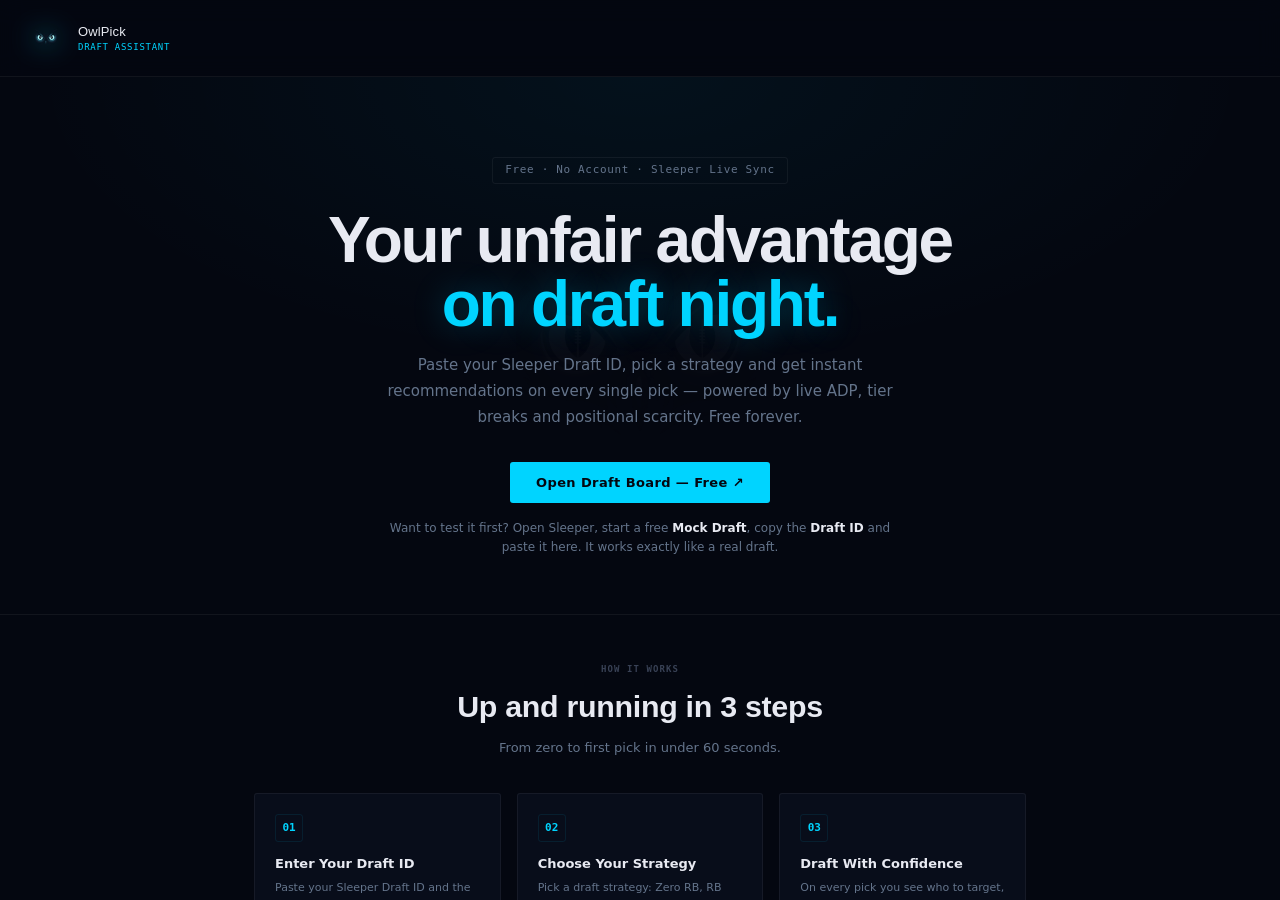
==== commit 6fede910: "Mobile player modal layout" ====
--- a/index.html
+++ b/index.html
@@ -1035,7 +1035,7 @@
 
 <div id="player-modal" style="display:none;position:fixed;inset:0;background:rgba(0,0,0,.85);z-index:9998;align-items:center;justify-content:center;padding:20px;" onclick="if(event.target===this)this.style.display='none';">
 
-  <div style="background:#080d1a;border:1px solid rgba(0,212,255,0.12);border-top:2px solid var(--laser);border-radius:4px;max-width:860px;width:100%;padding:28px;position:relative;box-shadow:0 0 40px rgba(0,0,0,.7);display:flex;flex-direction:column;max-height:88vh;">
+  <div class="pm-panel" style="background:#080d1a;border:1px solid rgba(0,212,255,0.12);border-top:2px solid var(--laser);border-radius:4px;max-width:860px;width:100%;padding:28px;position:relative;box-shadow:0 0 40px rgba(0,0,0,.7);display:flex;flex-direction:column;max-height:88vh;">
 
     <button onclick="document.getElementById('player-modal').style.display='none'" style="position:absolute;top:12px;right:12px;background:var(--void-2);border:1px solid var(--wire);color:var(--intel-mid);width:32px;height:32px;border-radius:3px;cursor:pointer;font-size:18px;display:flex;align-items:center;justify-content:center;transition:color 120ms;" onmouseover="this.style.color='var(--intel-hi)'" onmouseout="this.style.color='var(--intel-mid)'">×</button>
 
@@ -1071,7 +1071,7 @@
 
     <button class="nav-item" data-tab="rankings"><svg class="ic" viewBox="0 0 20 20"><use href="#ic-chart-bar"/></svg> My Rankings</button>
 
-    <button class="nav-item" data-tab="notes"><svg class="ic" viewBox="0 0 20 20"><use href="#ic-note"/></svg> Notes</button>
+    <button class="nav-item" data-tab="notes" style="display:none;"><svg class="ic" viewBox="0 0 20 20"><use href="#ic-note"/></svg> Notes</button>
 
     <button class="nav-item" data-tab="strategie"><svg class="ic" viewBox="0 0 20 20"><use href="#ic-target"/></svg> Strategy</button>
 
@@ -1112,7 +1112,7 @@
       <button class="tab active" data-tab="draft">Draft Board</button>
       <button class="tab" data-tab="myteam">My Team</button>
       <button class="tab" data-tab="rankings">My Rankings</button>
-      <button class="tab" data-tab="notes">Notes</button>
+      <button class="tab" data-tab="notes" style="display:none;">Notes</button>
       <button class="tab" data-tab="strategie">Strategy</button>
 
       <button class="tab" data-tab="draftsettings">Draft Settings</button>
@@ -1188,7 +1188,9 @@
 
       <button class="pos-btn" data-pos="DEF">DEF</button>
 
-      <button id="atrisk-btn" class="pos-btn" style="border-color:rgba(192,57,43,0.4);color:var(--severe);margin-left:6px;">At Risk</button>
+      <div style="flex-basis:100%;height:0;"></div>
+
+      <button id="atrisk-btn" class="pos-btn" style="border-color:rgba(192,57,43,0.4);color:var(--severe);">At Risk</button>
 
       <button id="sort-toggle-btn" onclick="toggleSortMode()" style="background:var(--void-2);border:1px solid var(--wire);color:var(--intel-mid);font-size:11px;padding:5px 10px;border-radius:var(--radius);cursor:pointer;font-family:var(--mono);font-weight:500;white-space:nowrap;transition:border-color .12s,color .12s;" title="Toggle ranking source">Sort: Sleeper</button>
 
@@ -2643,6 +2645,8 @@
   }
 
   var h='<div class="player-list">';
+  // sticky column header
+  h+='<div class="pc-head">'+'<div class="pc-col pc-rank">#</div>'+'<div class="pc-col pc-pos">POS</div>'+'<div class="pc-col pc-name">PLAYER</div>'+'<div class="pc-col pc-gone">GONE</div>'+'<div class="pc-col pc-pts">PROJ PTS</div>'+'<div class="pc-col pc-score">SCORE</div>'+'</div>';
 
   Object.keys(byTier).sort(function(a,b){return+a-+b;}).forEach(function(tier){
 
@@ -2656,7 +2660,7 @@
 
     if(_tn===1) {
 
-      h+='<div class="tier-header t1"><span class="tier-line"></span>'
+      h+='<div class="tier-header t1" style="grid-column:1/-1;"><span class="tier-line"></span>'
 
         +'<span class="tier-label" style="color:'+tierColor+';">TIER 1 · '+(tierNames[1]||'ELITE').toUpperCase()+'</span>'
 
@@ -2664,7 +2668,7 @@
 
     } else {
 
-      h+='<div class="tier-drop"><div class="tier-drop-line"></div>'
+      h+='<div class="tier-drop" style="grid-column:1/-1;"><div class="tier-drop-line"></div>'
 
         +'<span class="tier-drop-label">▼ DROP-OFF · TIER '+tier+' STARTS</span>'
 
@@ -2854,80 +2858,31 @@
 
       h+='<div class="pcard t'+tc+isHighlight+'" onclick="showPlayerModal(\''+p.name.replace(/'/g,"\\'")+'\')\" style="cursor:pointer;">';
 
-      // primary rank left (depends on sort mode)
+      // col 1: rank (sort-dependent)
       var _primaryRank = (currentSortMode==='sleeper' && p.sleeperRank!=null) ? p.sleeperRank : p.rank;
-      h+='<div class="pcard-rank" style="display:flex;align-items:center;min-width:22px;text-align:right;">'+_primaryRank+'</div>';
-
-      h+='<div class="pcard-imgwrap">'+imgHtml+'</div>';
-
-      // Score (needed for bar)
+      h+='<div class="pc-col pc-rank">'+_primaryRank+'</div>';
+
+      // col 2: position badge
+      h+='<div class="pc-col pc-pos"><span class="badge '+pc+'">'+p.pos+'</span></div>';
+
+      // col 3: image + name
+      h+='<div class="pc-col pc-name"><span class="pc-img">'+imgHtml+'</span><span class="pcard-name">'+escHtml(p.name)+'</span></div>';
+
+      // col 4: gone %
+      h+='<div class="pc-col pc-gone">'+(availLabel||'')+'</div>';
+
+      // col 5: pts
+      // projection: FantasyPros if loaded, else Sleeper
+      var _ptsCell='';
+      if(p.projFpts) _ptsCell='<span class="pc-pts-val">'+p.projFpts+'</span><span class="pc-pts-u">proj</span>';
+      else if(p.sleeperProjPts) _ptsCell='<span class="pc-pts-val">'+p.sleeperProjPts+'</span><span class="pc-pts-u">proj</span>';
+      h+='<div class="pc-col pc-pts">'+_ptsCell+'</div>';
+
+      // col 6: score
       var scoreResult = calcDraftScore(p);
       var sc = scoreResult.score;
-      var barColor = sc >= 100 ? 'var(--purple)' : sc >= 75 ? 'var(--green)' : sc >= 55 ? 'var(--amber)' : sc >= 35 ? 'var(--blue)' : 'var(--red)';
-      var barGlow = sc >= 100 ? '0 0 14px '+barColor : '0 0 8px '+barColor;
-
-      // SLP rank
-      var _slpOverall = (window._sleeperRanks && p.sleeperId && window._sleeperRanks[p.sleeperId]) || null;
-
-      // Single flat row
-      h+='<div class="pcard-center" style="display:flex;align-items:center;gap:7px;min-width:0;flex:1;">';
-
-      // badge + name
-      h+='<span class="badge '+pc+'">'+p.pos+'</span>';
-      h+='<span class="pcard-name" style="flex-shrink:0;max-width:160px;">'+escHtml(p.name)+'</span>';
-
-      // avail tag (gone %)
-      if(availLabel||stealBadge) h+=availLabel+stealBadge;
-
-      // separator dot
-      h+='<span style="color:var(--intel-low);font-size:10px;flex-shrink:0;">·</span>';
-
-      // team + bye
-      if(p.team) h+='<span class="pcard-meta" style="flex-shrink:0;">'+p.team+'</span>';
-      if(p.bye){
-        var _byeConf = myPicks.filter(function(mp){ return mp.bye == p.bye && mp.pos === p.pos; }).length;
-        var _byeColor = _byeConf >= 2 ? 'var(--red)' : _byeConf === 1 ? 'var(--warn)' : 'var(--intel-low)';
-        h+='<span class="pcard-meta" style="flex-shrink:0;color:'+_byeColor+';">BYE '+p.bye+'</span>';
-      }
-
-      // injury
-      if(p.injuryStatus){
-        var injCol=p.injuryStatus==='Out'||p.injuryStatus==='IR'?'var(--red)':p.injuryStatus==='Doubtful'?'#ff8800':'var(--amber)';
-        h+='<span style="font-size:9px;padding:1px 5px;border-radius:2px;font-family:var(--mono);font-weight:800;background:rgba(255,51,68,.12);color:'+injCol+';border:1px solid '+injCol+'44;flex-shrink:0;">'+p.injuryStatus.toUpperCase()+'</span>';
-      }
-
-      // pts
-      if(p.lastSeasonPts) h+='<span style="font-size:10px;color:var(--intel-low);font-family:var(--mono);flex-shrink:0;"><span style="color:var(--intel-mid);">'+p.lastSeasonPts+'</span>pts</span>';
-      else if(p.sleeperProjPts&&!p.projFpts) h+='<span style="font-size:10px;color:var(--intel-low);font-family:var(--mono);flex-shrink:0;">PROJ <span style="color:var(--amber);">'+p.sleeperProjPts+'</span></span>';
-
-      // spacer
-      h+='<span style="flex:1;"></span>';
-
-      // rank block right: secondary rank + diff
-      h+='<div style="display:flex;align-items:center;gap:4px;flex-shrink:0;margin-right:10px;">';
-      if(currentSortMode==='sleeper'){
-        // sorted by SLP → show excel rank right
-        if(p.rank!=null) h+='<span style="font-size:9px;color:var(--intel-low);font-family:var(--mono);">EXC #'+p.rank+'</span>';
-        if(diff) h+=diff;
-      } else {
-        // sorted by custom/excel → show slp rank right
-        if(p.sleeperRank!=null){
-          h+='<span style="font-size:9px;color:var(--intel-low);font-family:var(--mono);font-weight:500;">SLP '+p.sleeperRank+'</span>';
-          if(diff) h+=diff;
-        }
-      }
-      h+='</div>';
-
-      // score bar
-      h+='<div style="display:flex;align-items:center;gap:4px;flex-shrink:0;">';
-      h+='<div style="width:44px;height:2px;background:var(--void-4);border-radius:1px;"><div style="height:2px;border-radius:1px;width:'+Math.min(100,sc)+'%;background:'+barColor+';box-shadow:'+barGlow+';"></div></div>';
-      h+='<span style="font-size:10px;font-family:var(--mono);font-weight:600;color:'+barColor+';min-width:20px;text-align:right;">'+sc+'</span>';
-      h+='</div>';
-
-      // SOS
-      if(sosHtml) h+='<div style="display:flex;align-items:center;gap:2px;flex-shrink:0;margin-left:6px;"><span style="font-size:8px;font-family:var(--mono);color:var(--intel-low);">SOS</span>'+sosHtml+'</div>';
-
-      h+='</div>';
+      var scoreColor = sc >= 100 ? 'var(--purple)' : sc >= 75 ? 'var(--green)' : sc >= 35 ? 'var(--score-mid)' : 'var(--red)';
+      h+='<div class="pc-col pc-score" style="color:'+scoreColor+';">'+sc+'</div>';
 
       h+='</div>';
 
@@ -6954,9 +6909,9 @@
 
   var imgHtml = p.sleeperId
 
-    ? '<img style="width:100px;height:120px;border-radius:4px;object-fit:cover;object-position:top center;border:2px solid var(--amber);box-shadow:0 0 16px var(--amber-glow);flex-shrink:0;" src="https://sleepercdn.com/content/nfl/players/thumb/'+p.sleeperId+'.jpg" onerror="this.style.display=\'none\'"/>'
-
-    : '<div style="width:100px;height:120px;border-radius:4px;background:linear-gradient(180deg,var(--bg3),var(--bg4));border:2px solid var(--border2);display:flex;align-items:center;justify-content:center;font-size:36px;flex-shrink:0;">🏈</div>';
+    ? '<img class="pm-img" style="width:100px;height:120px;border-radius:4px;object-fit:cover;object-position:top center;border:2px solid var(--amber);box-shadow:0 0 16px var(--amber-glow);flex-shrink:0;" src="https://sleepercdn.com/content/nfl/players/thumb/'+p.sleeperId+'.jpg" onerror="this.style.display=\'none\'"/>'
+
+    : '<div class="pm-img" style="width:100px;height:120px;border-radius:4px;background:linear-gradient(180deg,var(--bg3),var(--bg4));border:2px solid var(--border2);display:flex;align-items:center;justify-content:center;font-size:36px;flex-shrink:0;">🏈</div>';
 
 
 
@@ -7230,7 +7185,7 @@
 
   var scoreColor = rec.score>=100?'var(--purple)':rec.score>=80?'var(--green)':rec.score>=65?'var(--amber)':rec.score>=50?'var(--blue)':'var(--red)';
 
-  var h = '<div class="pm-head-grid" style="display:grid;grid-template-columns:100px 1fr auto;gap:14px;align-items:start;margin-bottom:10px;">';
+  var h = '<div class="pm-head-grid pm-head-grid2" style="display:grid;grid-template-columns:100px 1fr auto;gap:14px;align-items:start;margin-bottom:10px;">';
 
 
 
@@ -7250,7 +7205,7 @@
 
   h += '<span class="badge '+pc+'">'+p.pos+'</span>';
 
-  h += '<span style="font-family:var(--display);font-size:18px;letter-spacing:-.3px;line-height:1.1;">'+escHtml(p.name)+'</span>';
+  h += '<span class="pm-name" style="font-family:var(--display);font-size:18px;letter-spacing:-.3px;line-height:1.1;">'+escHtml(p.name)+'</span>';
 
   h += '</div>';
 
@@ -7293,6 +7248,8 @@
 
   h += '</div>';
 
+  h += '<div class="pm-belowfold" style="min-width:0;">';
+
   // Projektion — FP + Sleeper nebeneinander, letzte Season darunter
 
   var hasFpProj = !!p.projFpts;
@@ -7305,7 +7262,7 @@
 
     var cols = [hasFpProj, hasSlpProj, hasLast].filter(Boolean).length;
 
-    h += '<div style="display:grid;grid-template-columns:repeat('+cols+',1fr);gap:6px;margin-bottom:10px;">';
+    h += '<div class="pm-proj-grid" style="display:grid;grid-template-columns:repeat('+cols+',1fr);gap:6px;margin-bottom:10px;">';
 
 
 
@@ -7461,11 +7418,11 @@
 
   // Spalte 3: Score + Positionsrang
 
-  h += '<div style="display:flex;flex-direction:column;align-items:center;gap:6px;min-width:76px;">';
+  h += '<div class="pm-score-col" style="display:flex;flex-direction:column;align-items:center;gap:6px;min-width:76px;">';
 
   h += '<div style="text-align:center;">';
 
-  h += '<div style="font-family:var(--num);font-weight:700;font-variant-numeric:tabular-nums;font-size:42px;color:'+scoreColor+';line-height:1;text-shadow:0 0 20px '+scoreColor+';">'+rec.score+'</div>';
+  h += '<div class="pm-score-num" style="font-family:var(--num);font-weight:700;font-variant-numeric:tabular-nums;font-size:42px;color:'+scoreColor+';line-height:1;text-shadow:0 0 20px '+scoreColor+';">'+rec.score+'</div>';
 
   h += '<div style="font-size:9px;font-family:var(--mono);color:var(--text3);letter-spacing:.15em;margin-top:2px;">SCORE</div>';
 
@@ -7505,7 +7462,7 @@
 
   var tabBtnBase = 'font-family:var(--mono);font-weight:600;font-size:10px;letter-spacing:.08em;padding:8px 20px;border:none;cursor:pointer;border-radius:4px 4px 0 0;transition:all .12s;';
 
-  h += '<div style="display:flex;border-bottom:1px solid var(--border2);margin-bottom:14px;">';
+  h += '<div class="pm-tabbar" style="display:flex;border-bottom:1px solid var(--border2);margin-bottom:14px;">';
 
   h += '<button id="'+tabId+'_t1" onclick="modalTab(\''+tabId+'\',1)" style="'+tabBtnBase+'border-bottom:2px solid var(--amber);background:rgba(0,212,255,.06);color:var(--amber);"><svg class="ic" viewBox="0 0 20 20" style="width:13px;height:13px;vertical-align:-0.12em;margin-right:5px;"><use href="#ic-clipboard"/></svg>SCOUT</button>';
 
@@ -8322,25 +8279,17 @@
 
     if(p.sleeperRank) h += '<span style="font-size:10px;color:var(--blue);font-family:var(--mono);">Slp '+p.sleeperRank+'</span>';
 
-    if(p.projFpts) h += '<span style="font-size:10px;color:var(--text2);font-family:var(--mono);">'+p.projFpts+'pts</span>';
+    if(p.projFpts) h += '<span style="font-size:10px;color:var(--text2);font-family:var(--mono);">'+p.projFpts+' proj pts</span>';
 
     h += '</div>';
 
     // Draft reason
 
-    h += '<div style="font-size:11px;color:var(--text);margin:5px 0;line-height:1.5;border-left:2px solid '+scoreColor+';padding-left:8px;">'+reason+'</div>';
+    h += '<div class="rec-reason" style="font-size:11px;color:var(--text);margin:5px 0;line-height:1.5;border-left:2px solid '+scoreColor+';padding-left:8px;">'+reason+'</div>';
 
     // Top icons: 3 pros + 1 neg
 
     h += '<div style="display:flex;gap:4px;align-items:center;margin-top:4px;">';
-
-    posF.slice(0,3).forEach(function(f){
-
-      h += '<span class="fm-icon fm-icon-pos" title="'+f.text+'">'+factorIcon(f.text)+'</span>';
-
-    });
-
-    if(negF[0]) h += '<span class="fm-icon fm-icon-neg" title="'+negF[0].text+'">'+factorIcon(negF[0].text)+'</span>';
 
     h += '<span style="font-size:9px;font-family:var(--mono);color:var(--text3);margin-left:6px;letter-spacing:.04em;">DETAILS →</span>';
 
--- a/styles.css
+++ b/styles.css
@@ -31,6 +31,7 @@
   /* Semantic — injury/bye only */
   --severe:     #c0392b;
   --warn:       #b07d2a;
+  --score-mid:  #e0a93b;  /* yellow for mid-range scores */
   --severe-bg:  rgba(192,57,43,0.08);
   --warn-bg:    rgba(176,125,42,0.08);
 
@@ -239,6 +240,8 @@
   background:var(--void-0);
   padding:0 1.75rem;
 }
+.tabs{margin-bottom:0;}
+.main{padding-top:1.5rem;}
 .tabs-logo{
   display:flex;align-items:center;gap:8px;
   padding-right:1.5rem;margin-right:auto;
@@ -320,11 +323,11 @@
 /* ── Player list ── */
 .player-list{display:flex;flex-direction:column;}
 
-.tier-header{display:flex;align-items:center;gap:10px;padding:4px 4px 6px;margin-top:16px;}
+.tier-header{display:flex;align-items:center;gap:10px;padding:2px 4px 4px;margin-top:4px;}
 .tier-line{flex:1;height:1px;background:var(--wire);}
 .tier-label{
-  font-size:9px;font-weight:600;font-family:var(--mono);
-  letter-spacing:.1em;white-space:nowrap;color:var(--intel-low);
+  font-size:9px;font-weight:700;font-family:var(--mono);
+  letter-spacing:.08em;white-space:nowrap;color:var(--intel-low);
   text-transform:uppercase;
 }
 
@@ -336,7 +339,7 @@
   border-radius:2px;
 }
 .tier-drop-label{
-  font-size:9px;font-family:var(--mono);font-weight:600;
+  font-size:9px;font-family:var(--mono);font-weight:700;
   color:var(--severe);letter-spacing:.08em;white-space:nowrap;
 }
 .tier-drop-line{flex:1;height:1px;background:rgba(192,57,43,0.15);}
@@ -357,13 +360,42 @@
 
 /* ── Player cards (pcard) ── */
 .pcard{
-  display:flex;align-items:center;gap:8px;
-  padding:4px 10px;
-  border-bottom: 1px solid var(--wire);
-  transition: background var(--t-fast) var(--ease-out);
-  cursor:default;position:relative;
-  min-height:0;
-}
+  display:grid;
+  grid-template-columns:24px 34px minmax(0,1fr) 78px 72px 50px;
+  align-items:center;gap:5px;
+  padding:5px 6px;
+  border-bottom:1px solid var(--wire);
+  transition:background var(--t-fast) var(--ease-out);
+  cursor:default;position:relative;min-height:0;
+}
+/* sticky column header — same grid template */
+.pc-head{
+  display:grid;
+  grid-template-columns:24px 34px minmax(0,1fr) 78px 72px 50px;
+  align-items:center;gap:5px;
+  padding:6px 6px;
+  position:sticky;top:46px;z-index:50;
+  background:var(--void-0);
+  border-bottom:1px solid var(--wire-laser);
+  font-family:var(--mono);font-size:9px;font-weight:700;
+  letter-spacing:.08em;color:var(--intel-low);text-transform:uppercase;
+}
+/* header labels: uniform size, override per-column font sizes (#3) */
+.pc-head .pc-col{font-size:9px;font-weight:700;}
+.pc-col{min-width:0;display:flex;align-items:center;gap:6px;}
+.pc-rank{font-family:var(--mono);font-size:11px;font-weight:600;color:var(--intel-mid);justify-content:flex-end;}
+.pc-pos{justify-content:flex-start;}
+.pc-name{gap:7px;overflow:hidden;}
+.pc-name .pcard-name{white-space:nowrap;overflow:hidden;text-overflow:ellipsis;font-size:11px;font-weight:600;color:var(--intel-hi);max-width:none;}
+.pc-img{width:24px;height:24px;flex-shrink:0;display:block;}
+.pc-img .pcard-img,.pc-img .pcard-img-fallback{width:24px;height:24px;}
+.pc-gone{justify-content:flex-start;}
+.pc-gone .avail-tag{margin:0;}
+.pc-pts{justify-content:flex-end;font-family:var(--mono);font-size:11px;white-space:nowrap;}
+.pc-pts-val{color:var(--intel-mid);font-weight:600;}
+.pc-pts-u{color:var(--intel-low);font-size:9px;margin-left:1px;}
+.pc-score{justify-content:flex-end;font-family:var(--mono);font-size:13px;font-weight:700;}
+.pc-head .pc-rank,.pc-head .pc-pts,.pc-head .pc-score{color:var(--intel-low);}
 /* Remove all tier left-borders and colored backgrounds */
 .pcard::before{display:none;}
 .pcard:hover{background:var(--void-2);}
@@ -459,6 +491,8 @@
 .pcard-factor.neg{background:rgba(192,57,43,.06);color:var(--severe);border:1px solid rgba(192,57,43,.15);}
 .pcard-factor.neu{background:var(--void-2);color:var(--intel-low);border:1px solid var(--wire);}
 .score-cat-card:hover .stt{display:block!important;}
+/* proj+bio span full width below img/name/score on desktop grid */
+.pm-belowfold{grid-column:1 / -1;}
 
 /* ── Player table ── */
 .player-table th{
@@ -1145,43 +1179,99 @@
    Desktop layout unchanged above this breakpoint.
 ═══════════════════════════════════════════════════ */
 @media (max-width:640px){
-  /* kill horizontal scroll globally */
-  html,body{max-width:100%;overflow-x:hidden;}
-
-  /* slightly larger base text for small screens */
-  body{font-size:14px;}
-
-  /* top nav tabs: allow wrap instead of forcing one rigid row */
-  .tabs-center{flex-wrap:wrap;justify-content:flex-start;gap:2px;}
-  .tab{padding:12px 12px 10px;}
-
-  /* minimum 44px touch targets for primary controls */
-  .btn,.tab,.nav-item,.fb-fab{min-height:44px;}
-
-  /* ── STEP 3: funnel refinements ── */
+  /* kill horizontal scroll without breaking sticky nav */
+  html,body{max-width:100%;overflow-x:clip;}
+  /* keep top nav pinned while scrolling */
+  .tabs{position:sticky;top:0;z-index:200;}
+
+  /* (1) global shrink */
+  body{font-size:12px;}
+
+  /* (2) TOP NAV — logo tight on top, tabs wrap below so ALL stay visible */
+  .tabs{padding:0 .75rem;flex-wrap:wrap;gap:0;align-items:center;}
+  .tabs-logo{
+    padding:4px 0 2px;margin:0;border-right:none;
+    width:100%;justify-content:flex-start;flex-shrink:0;
+  }
+  .tabs-logo img{width:20px;height:20px;}
+  .tabs-logo-text{font-size:12px;}
+  .tabs-center{flex:1 1 100%;justify-content:flex-start;flex-wrap:nowrap;gap:0;}
+  .tab{padding:8px 6px 7px;font-size:11px;letter-spacing:0;white-space:nowrap;}
+
+  /* touch targets */
+  .btn,.nav-item,.fb-fab{min-height:40px;}
+
+  /* funnel refinements */
   .fn-hero h1{font-size:34px;line-height:1.08;}
 
-  /* ── STEP 3: app top bar — compact, tabs wrap left-aligned ── */
-  .tabs{padding:0 1rem;flex-wrap:wrap;gap:6px;align-items:center;}
-  .tabs-logo{
-    padding-right:0;margin-right:0;border-right:none;
-    width:100%;justify-content:flex-start;
-  }
-  .tabs-center{flex:1 1 100%;justify-content:flex-start;}
-
-  /* ── STEP 4: rec cards — top-align score/image, reclaim text width ── */
-  .rec-card{align-items:flex-start;gap:7px;padding:.625rem .75rem;}
-  .rec-score{min-width:34px;}
-  .rec-player-img,.rec-player-img-fallback{width:30px;height:30px;}
-  .rec-card.rec-1{padding:.75rem;}
-
-  /* ── STEP 5: player modal — stack header + stats columns ── */
+  /* (3) REC CARDS — much tighter: drop rationale, shrink everything */
+  .rec-header{margin-bottom:8px;}
+  .rec-card{align-items:center;gap:6px;padding:.4rem .55rem;margin-bottom:3px;}
+  .rec-card.rec-1{padding:.45rem .6rem;}
+  .rec-score{min-width:30px;}
+  .rec-score-num{font-size:15px;}
+  .rec-score-pct{font-size:8px;}
+  .rec-player-img,.rec-player-img-fallback{width:28px;height:28px;}
+  /* name: kill the inline 20px/16px bump */
+  .rec-player-name{font-size:14px !important;}
+  .rec-card.rec-1 .rec-player-name{font-size:15px !important;}
+  /* hide the full draft-reason paragraph — biggest space win */
+  .rec-reason{display:none !important;}
+  .rec-factors{margin-top:3px;}
+
+  /* player modal — stack columns */
   .pm-head-grid{grid-template-columns:1fr !important;gap:10px !important;}
   .pm-stats-grid{grid-template-columns:1fr !important;}
-
-  /* ── STEP 6: strategy panel — collapse dense grids to 2 columns ── */
+  /* modal header: row1 = img | name+meta | score, row2 = proj+bio full width */
+  .pm-head-grid2{display:flex !important;flex-wrap:wrap !important;align-items:flex-start !important;gap:10px !important;}
+  .pm-head-grid2>.pm-img{order:1;flex:0 0 auto;}
+  .pm-head-grid2>div:not(.pm-belowfold):not(.pm-score-col){order:2;flex:1 1 0;min-width:0;}
+  .pm-head-grid2>.pm-score-col{order:3;flex:0 0 auto;align-items:flex-end !important;text-align:right;}
+  .pm-head-grid2>.pm-belowfold{order:4;flex:1 1 100%;}
+  .pm-score-col>div:last-child{text-align:right !important;}
+  /* player modal — mobile compaction (everything else is inline-styled) */
+  .pm-panel{padding:16px 14px !important;max-height:92vh !important;}
+  .pm-img{width:64px !important;height:78px !important;}
+  .pm-name{font-size:15px !important;}
+  /* proj boxes: shrink number + label fonts */
+  .pm-proj-grid>div{padding:4px 6px !important;}
+  .pm-proj-grid>div>div:first-child{font-size:7px !important;margin-bottom:2px !important;}
+  .pm-proj-grid span{font-size:13px !important;}
+  .pm-proj-grid span[style*="font-size:9px"]{font-size:8px !important;}
+  /* score + posrank: align left under stacked grid, shrink number */
+  .pm-score-col{align-items:flex-start !important;min-width:0 !important;}
+  .pm-score-num{font-size:30px !important;text-shadow:0 0 12px currentColor !important;}
+  /* tab buttons tighter */
+  .pm-tabbar button{padding:7px 14px !important;font-size:9px !important;}
+  .pm-tabbar svg{width:11px !important;height:11px !important;margin-right:3px !important;}
+  /* value/roster cat-cards: tighten */
+  .score-cat-card{padding:5px 8px !important;}
+
+  /* strategy panel — collapse to 2 columns */
   .strat-adv-grid{grid-template-columns:1fr 1fr !important;}
   .strat-bench-grid{grid-template-columns:1fr 1fr !important;}
+
+  /* on-the-clock / recent-picks bar — smaller */
+  .recent-picks{padding:.35rem .55rem;}
+  .recent-picks-inner{gap:6px;}
+  .next-pick-badge{font-size:10px;padding:3px 8px;}
+  .recent-pick-chip{font-size:10px;padding:3px 7px;}
+  .picks-scroll-btn{font-size:11px;padding:2px 6px;}
+
+  /* player list — declutter + shrink */
+  .pcard{padding:3px 8px;gap:6px;}
+  .pcard-rank{font-size:10px;min-width:18px;}
+  .pcard-imgwrap,.pcard-img,.pcard-img-fallback{width:22px;height:22px;}
+  .pcard-center{gap:5px;}
+  .pcard-name{font-size:11px;max-width:120px !important;}
+  /* hide team + bye metadata to cut noise */
+  .pcard-meta,.pcard-dot{display:none !important;}
+  /* hide decorative / redundant columns: score-bar, SOS stars, EXC#, diff */
+  .pcard-scorebar,.pcard-sos-wrap,.pcard-exc,.adp-d{display:none !important;}
+  .tier-label{font-size:10px;}
+  .tier-drop-label{font-size:9px;}
+  /* column header sits below the taller mobile nav */
+  .pc-head{top:72px;}
 }
 
 
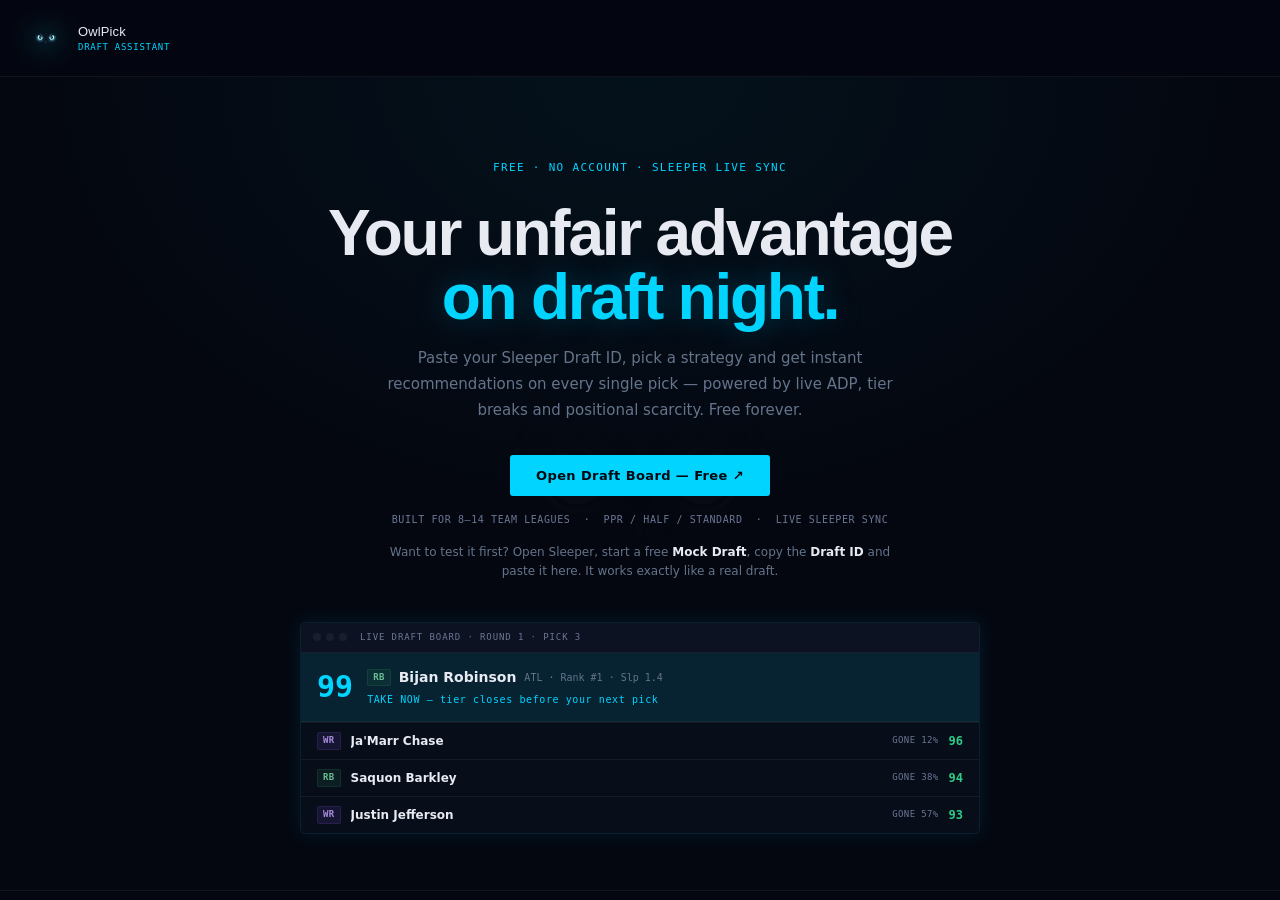
==== commit dcba4426: "update" ====
--- a/index.html
+++ b/index.html
@@ -259,10 +259,38 @@
 
         </div>
 
+        <div class="fn-trust" style="margin-bottom:1rem;">BUILT FOR 8–14 TEAM LEAGUES &nbsp;·&nbsp; PPR / HALF / STANDARD &nbsp;·&nbsp; LIVE SLEEPER SYNC</div>
+
 
 
         <p class="fn-hero-note">Want to test it first? Open Sleeper, start a free <strong>Mock Draft</strong>, copy the <strong>Draft ID</strong> and paste it here. It works exactly like a real draft.</p>
 
+        <div class="fn-mock" aria-hidden="true">
+
+          <div class="fn-mock-bar"><span></span><span></span><span></span><div class="fn-mock-title">LIVE DRAFT BOARD · ROUND 1 · PICK 3</div></div>
+
+          <div class="fn-mock-reco">
+
+            <div class="fn-mock-score">99</div>
+
+            <div class="fn-mock-info">
+
+              <div class="fn-mock-name"><span class="badge b-rb">RB</span> Bijan Robinson <span class="fn-mock-meta">ATL · Rank #1 · Slp 1.4</span></div>
+
+              <div class="fn-mock-verdict">TAKE NOW — tier closes before your next pick</div>
+
+            </div>
+
+          </div>
+
+          <div class="fn-mock-row"><span class="badge b-wr">WR</span><span class="fn-mock-rname">Ja&#39;Marr Chase</span><span class="fn-mock-gone">GONE 12%</span><span class="fn-mock-pts">96</span></div>
+
+          <div class="fn-mock-row"><span class="badge b-rb">RB</span><span class="fn-mock-rname">Saquon Barkley</span><span class="fn-mock-gone">GONE 38%</span><span class="fn-mock-pts">94</span></div>
+
+          <div class="fn-mock-row"><span class="badge b-wr">WR</span><span class="fn-mock-rname">Justin Jefferson</span><span class="fn-mock-gone">GONE 57%</span><span class="fn-mock-pts">93</span></div>
+
+        </div>
+
       </div>
 
     </div>
@@ -322,7 +350,7 @@
 
 
     <!-- Features -->
-    <div class="fn-section" style="background:var(--bg2);">
+    <div class="fn-section" style="background:var(--void-2);">
 
       <div class="fn-wrap">
 
@@ -669,6 +697,7 @@
           Used to identify your picks in the draft board under "My Team".
 
         </p>
+        <div id="fn-username-status" class="fn-input-status" style="font-family:var(--mono);font-size:11px;margin-top:8px;min-height:14px;"></div>
 
       </div>
 
@@ -781,7 +810,7 @@
 
         <button class="fn-btn-big ghost" style="font-size:11px;padding:10px 18px;" onclick="fnGoTo(2)">← Back</button>
 
-        <button class="fn-btn-big primary" onclick="fnGoTo(4)">Continue →</button>
+        <button class="fn-btn-big primary" onclick="fnResolveUserThenContinue()">Continue →</button>
 
       </div>
 
@@ -1242,7 +1271,7 @@
 
       <div id="lineup-grid" style="display:grid;grid-template-columns:repeat(auto-fill,minmax(140px,1fr));gap:6px;">
 
-        <div class="empty-state" style="grid-column:1/-1;padding:1rem;">// Draft laden &amp; Username eingeben</div>
+        <div class="empty-state" style="grid-column:1/-1;padding:1rem;">// Load draft &amp; enter username</div>
 
       </div>
 
@@ -1258,11 +1287,11 @@
 
       <div style="background:var(--bg2);border:1px solid var(--border);border-radius:var(--radius-lg);padding:.875rem;">
 
-        <div class="section-label" style="margin-bottom:8px;">Team Stärke</div>
+        <div class="section-label" style="margin-bottom:8px;">Team Strength</div>
 
         <div id="team-strength" style="font-size:22px;font-weight:700;color:var(--green);">—</div>
 
-        <div style="font-size:11px;color:var(--text3);margin-top:2px;">Ø Ranking meiner Picks</div>
+        <div style="font-size:11px;color:var(--text3);margin-top:2px;">Avg ranking of my picks</div>
 
       </div>
 
@@ -1270,7 +1299,7 @@
 
       <div style="background:var(--bg2);border:1px solid var(--border);border-radius:var(--radius-lg);padding:.875rem;">
 
-        <div class="section-label" style="margin-bottom:8px;">Positionsbedarf</div>
+        <div class="section-label" style="margin-bottom:8px;">Positional Needs</div>
 
         <div id="pos-need" style="font-size:12px;line-height:1.8;"></div>
 
@@ -1290,70 +1319,38 @@
 
 
 
-    <!-- Draft Astellungen (Notfall) -->
-
-    <details style="background:var(--bg2);border:1px solid var(--border);border-radius:var(--radius-lg);padding:1rem;">
-
-      <summary style="cursor:pointer;font-size:12px;color:var(--text3);font-family:var(--mono);"><svg class="ic" viewBox="0 0 20 20" style="width:12px;height:12px;vertical-align:-0.12em;margin-right:5px;"><use href="#ic-settings"/></svg>Draft Einstellungen (Notfall)</summary>
-
-      <div style="margin-top:12px;display:grid;grid-template-columns:1fr 1fr;gap:10px;margin-bottom:10px;">
-
-        <div>
-
-          <div class="section-label" style="margin-bottom:6px;">My Draft Slot</div>
-
-          <input type="number" id="my-slot-input" placeholder="e.g. 5" min="1" max="20" style="width:100%;"/>
-
-        </div>
-
-        <div>
-
-          <div class="section-label" style="margin-bottom:6px;">Anzahl Teams</div>
-
-          <input type="number" id="teams-input" placeholder="e.g. 10" min="2" max="20" value="10" style="width:100%;"/>
-
-        </div>
+    <!-- Draft settings moved to "Draft Settings" tab. Hidden stubs kept so legacy sync/restore code stays valid. -->
+
+    <div style="display:none;">
+
+      <input type="number" id="my-slot-input"/>
+
+      <input type="number" id="teams-input" value="10"/>
+
+      <select id="draft-type-select"><option value="snake">Snake Draft</option><option value="linear">Linear Draft</option><option value="3rdReversal">Snake + Third Round Reversal</option></select>
+
+      <button id="save-draft-settings-btn"></button>
+
+    </div>
+
+
+
+  </div>
+
+
+
+  <div class="panel" id="tab-rankings">
+
+    <div style="display:flex;align-items:center;justify-content:space-between;margin-bottom:1rem;">
+
+      <div>
+
+        <h2 style="font-size:16px;font-weight:600;"><svg class="ic section-head-ic" viewBox="0 0 20 20"><use href="#ic-chart-bar"/></svg>My Rankings</h2>
+
+        <p style="font-size:12px;color:var(--text3);margin-top:3px;">Upload PDF → gets saved → persists until you upload a new one</p>
 
       </div>
 
-      <div style="margin-bottom:10px;">
-
-        <div class="section-label" style="margin-bottom:6px;">Draft Typ</div>
-
-        <select id="draft-type-select" style="width:100%;">
-
-          <option value="snake">Snake Draft</option>
-
-          <option value="linear">Linear Draft</option>
-
-          <option value="3rdReversal">Snake + Third Round Reversal</option>
-
-        </select>
-
-      </div>
-
-      <button class="btn-ghost" id="save-draft-settings-btn" style="width:100%;">✓ Save</button>
-
-    </details>
-
-
-
-  </div>
-
-
-
-  <div class="panel" id="tab-rankings">
-
-    <div style="display:flex;align-items:center;justify-content:space-between;margin-bottom:1rem;">
-
-      <div>
-
-        <h2 style="font-size:16px;font-weight:600;"><svg class="ic section-head-ic" viewBox="0 0 20 20"><use href="#ic-chart-bar"/></svg>My Rankings</h2>
-
-        <p style="font-size:12px;color:var(--text3);margin-top:3px;">Upload PDF → gets saved → persists until you upload a new one</p>
-
-      </div>
-
       <button class="btn-sm btn-danger" id="clear-rank-btn" style="display:none;">Delete</button>
 
     </div>
@@ -1364,9 +1361,9 @@
 
       <div style="margin-bottom:8px;color:var(--intel-low);"><svg class="ic" viewBox="0 0 20 20" style="width:32px;height:32px;stroke-width:1.3;"><use href="#ic-file"/></svg></div>
 
-      <div style="font-size:14px;font-weight:600;color:var(--text);margin-bottom:4px;">FantasyPros CSV oder PDF hier reinziehen</div>
-
-      <div style="font-size:12px;color:var(--text3);">oder klicken zum Auswählen, CSV wird empfohlen</div>
+      <div style="font-size:14px;font-weight:600;color:var(--text);margin-bottom:4px;">Drop FantasyPros CSV or PDF here</div>
+
+      <div style="font-size:12px;color:var(--text3);">or click to browse — CSV recommended</div>
 
     </label>
 
@@ -1730,7 +1727,7 @@
 
               <div style="font-size:13px;font-weight:600;">FantasyPros Projektionen CSV uploaden</div>
 
-              <div style="font-size:11px;color:var(--text3);">fantasypros.com → Projections → QB/RB/WR/TE je herunterladen → Tab "Mein Ranking" uploaden</div>
+              <div style="font-size:11px;color:var(--text3);">fantasypros.com → Projections → QB/RB/WR/TE download each → upload in the "My Ranking" tab</div>
 
             </div>
 
@@ -1756,7 +1753,7 @@
 
               <div style="font-size:13px;font-weight:600;">Sleeper Draft ID eintragen</div>
 
-              <div style="font-size:11px;color:var(--text3);">Sleeper App → Draft → Link kopieren → ID in Sidebar eingeben</div>
+              <div style="font-size:11px;color:var(--text3);">Sleeper App → Draft → copy link → paste ID in sidebar</div>
 
             </div>
 
@@ -1810,7 +1807,7 @@
 
               <div style="font-size:13px;font-weight:600;">Top 50 Gamesr durchschauen</div>
 
-              <div style="font-size:11px;color:var(--text3);">Eigene Rankings mit Sleeper ADP vergleichen, grosse Unterschiede notieren</div>
+              <div style="font-size:11px;color:var(--text3);">Compare your rankings vs. Sleeper ADP and flag big gaps</div>
 
             </div>
 
@@ -2074,6 +2071,15 @@
 
 var customRankings = [];
 var currentSortMode = 'sleeper'; // 'sleeper' | 'custom'
+// dataSource: persistent user choice. 'sleeper' = ADP only, 'fantasypros' = CSV uploads. Default 'sleeper' for new users.
+var dataSource = (function(){ try{ return localStorage.getItem('fantasybot_source') || 'sleeper'; }catch(e){ return 'sleeper'; } })();
+var colSort = null; // null = default tier/rank view; else {key,dir}
+function setColSort(key){
+  if(colSort && colSort.key===key){ colSort.dir = colSort.dir==='asc' ? 'desc' : 'asc'; }
+  else { colSort = {key:key, dir: (key==='name'||key==='pos'||key==='rank') ? 'asc' : 'desc'}; }
+  if(key==='rank' && colSort.dir==='asc'){ colSort = null; } // back to default tier view
+  renderPlayers();
+}
 
 function toggleSortMode(){
   currentSortMode = (currentSortMode === 'sleeper') ? 'custom' : 'sleeper';
@@ -2114,9 +2120,9 @@
 
 
 
-function saveRankings(){try{localStorage.setItem('fantasybot_rankings',JSON.stringify(customRankings));}catch(e){}}
-
-function loadRankings(){try{var s=localStorage.getItem('fantasybot_rankings');if(s){customRankings=JSON.parse(s);return true;}}catch(e){}return false;}
+function saveRankings(){/* session-only: rankings are not persisted across reloads */ try{localStorage.removeItem('fantasybot_rankings');}catch(e){}}
+
+function loadRankings(){/* session-only: nothing restored on reload */ return false;}
 
 function saveNotes(){try{localStorage.setItem('fantasybot_notes',JSON.stringify(playerNotes));}catch(e){}}
 
@@ -2140,6 +2146,16 @@
 
   if(name==='draftsettings')renderDraftSettings();
 
+  if(name==='myteam'){
+
+    // Re-pull picks if a draft is live (catches slot set after picks loaded), else just re-render
+
+    if(typeof draftId!=='undefined' && draftId && typeof loadPicks==='function'){ loadPicks(); }
+
+    else if(typeof renderMyTeam==='function'){ renderMyTeam(); }
+
+  }
+
 }
 
 
@@ -2168,7 +2184,9 @@
 
     }
 
-    // FantasyPros projected points
+    // FantasyPros projected points (built-in) — skip entirely in Sleeper-only mode
+
+    if(dataSource!=='sleeper'){
 
     if(FP_PROJ[p.name]!=null){
 
@@ -2195,6 +2213,8 @@
         }
 
       }
+
+    }
 
     }
 
@@ -2510,8 +2530,35 @@
 
 function renderPlayers(){
 
+  var _stBtn=document.getElementById('sort-toggle-btn'); if(_stBtn) _stBtn.style.display=(dataSource==='sleeper')?'none':'';
+
   var search=(document.getElementById('search-input').value||'').toLowerCase();
 
+  // self-heal: rebuild allPlayers from sleeperMap if empty in Sleeper-only mode
+  if(!useCustom && (!allPlayers || !allPlayers.length) && typeof sleeperMap!=='undefined' && Object.keys(sleeperMap).length){
+    allPlayers = Object.values(sleeperMap).map(function(p){
+      var key = normName(p.name);
+      var adpRank = null;
+      if(typeof SLEEPER_ADP!=='undefined'){
+        if(SLEEPER_ADP[key] != null) adpRank = SLEEPER_ADP[key];
+        else { for(var n in SLEEPER_ADP){ if(normName(n)===key){ adpRank = SLEEPER_ADP[n]; break; } } }
+      }
+      var finalRank = adpRank != null ? adpRank : p.sleeperRank;
+      return Object.assign({}, p, {sleeperRank: finalRank, sleeperId: p.id, _hasAdp: adpRank != null});
+    })
+    .filter(function(p){
+      if(!p.sleeperRank) return false;
+      if(!p.team && p.pos!=='DEF' && p.pos!=='K') return false;
+      return true;
+    })
+    .sort(function(a,b){
+      if(a._hasAdp && !b._hasAdp) return -1;
+      if(!a._hasAdp && b._hasAdp) return 1;
+      return a.sleeperRank - b.sleeperRank;
+    })
+    .map(function(p,i){ return Object.assign({}, p, {rank:i+1, tier:Math.min(Math.ceil((i+1)/30),6)}); });
+    if(typeof applyByes==='function') applyByes(allPlayers);
+  }
   var source=(useCustom && customRankings.length)?customRankings:allPlayers;
 
   // Apply sort mode without mutating source
@@ -2572,9 +2619,32 @@
 
   }
 
+  var _flatMode = !!colSort;
+  if(_flatMode){
+    var _sm = _survMap;
+    var _val = function(p){
+      var pid=p.sleeperId||p.id||p.name;
+      switch(colSort.key){
+        case 'pos':   return p.pos||'';
+        case 'name':  return (p.name||'').toLowerCase();
+        case 'gone':  return (_sm.ok && _sm.map[pid]!=null) ? _sm.map[pid] : -1;
+        case 'pts':   return p.projFpts || p.sleeperProjPts || 0;
+        case 'score': return calcDraftScore(p).score;
+        case 'rank':  return (p.sleeperRank!=null?p.sleeperRank:p.rank)||999;
+        default:      return 0;
+      }
+    };
+    var _dir = colSort.dir==='asc' ? 1 : -1;
+    filtered = filtered.slice().sort(function(a,b){
+      var va=_val(a), vb=_val(b);
+      if(typeof va==='string'){ return va<vb?-1*_dir : va>vb?1*_dir : 0; }
+      return (va-vb)*_dir;
+    });
+  }
   var byTier={};
 
-  filtered.forEach(function(p){var t=p.tier||6;if(!byTier[t])byTier[t]=[];byTier[t].push(p);});
+  if(_flatMode){ byTier[0]=filtered; }
+  else { filtered.forEach(function(p){var t=p.tier||6;if(!byTier[t])byTier[t]=[];byTier[t].push(p);}); }
 
   
 
@@ -2646,7 +2716,16 @@
 
   var h='<div class="player-list">';
   // sticky column header
-  h+='<div class="pc-head">'+'<div class="pc-col pc-rank">#</div>'+'<div class="pc-col pc-pos">POS</div>'+'<div class="pc-col pc-name">PLAYER</div>'+'<div class="pc-col pc-gone">GONE</div>'+'<div class="pc-col pc-pts">PROJ PTS</div>'+'<div class="pc-col pc-score">SCORE</div>'+'</div>';
+  var _arrow = function(k){ if(!colSort||colSort.key!==k) return ''; return '<span class="pc-sort-arr">'+(colSort.dir==='asc'?'▲':'▼')+'</span>'; };
+  var _hc = function(k){ return (colSort&&colSort.key===k)?' pc-col-active':''; };
+  h+='<div class="pc-head">'
+    +'<div class="pc-col pc-rank pc-col-sort'+_hc('rank')+'" onclick="setColSort(\'rank\')">#'+_arrow('rank')+'</div>'
+    +'<div class="pc-col pc-pos pc-col-sort'+_hc('pos')+'" onclick="setColSort(\'pos\')">POS'+_arrow('pos')+'</div>'
+    +'<div class="pc-col pc-name pc-col-sort'+_hc('name')+'" onclick="setColSort(\'name\')">PLAYER'+_arrow('name')+'</div>'
+    +'<div class="pc-col pc-gone pc-col-sort'+_hc('gone')+'" onclick="setColSort(\'gone\')">GONE'+_arrow('gone')+'</div>'
+    +'<div class="pc-col pc-pts pc-col-sort'+_hc('pts')+'" onclick="setColSort(\'pts\')">PROJ PTS'+_arrow('pts')+'</div>'
+    +'<div class="pc-col pc-score pc-col-sort'+_hc('score')+'" onclick="setColSort(\'score\')">SCORE'+_arrow('score')+'</div>'
+    +'</div>';
 
   Object.keys(byTier).sort(function(a,b){return+a-+b;}).forEach(function(tier){
 
@@ -2658,7 +2737,8 @@
 
     var _tn=+tier;
 
-    if(_tn===1) {
+    if(_flatMode){ /* column-sorted: no tier separators */ }
+    else if(_tn===1) {
 
       h+='<div class="tier-header t1" style="grid-column:1/-1;"><span class="tier-line"></span>'
 
@@ -2842,13 +2922,13 @@
 
       if(p.sleeperId){
 
-        var initials=(p.name||'?').split(' ').map(function(w){return w[0];}).join('').substring(0,2);
+        var initials=((p.name||'').split(' ').map(function(w){return w.charAt(0);}).join('').substring(0,2).toUpperCase()||'?');
 
         imgHtml='<img class="pcard-img" src="https://sleepercdn.com/content/nfl/players/thumb/'+p.sleeperId+'.jpg" onerror="this.style.display=\'none\';this.nextSibling.style.display=\'flex\';" /><span class="pcard-img-fallback" style="display:none;">'+initials+'</span>';
 
       } else {
 
-        imgHtml='<span class="pcard-img-fallback">?</span>';
+        imgHtml='<span class="pcard-img-fallback">'+((p.name||'').split(' ').map(function(w){return w.charAt(0);}).join('').substring(0,2).toUpperCase()||'?')+'</span>';
 
       }
 
@@ -2874,7 +2954,7 @@
       // col 5: pts
       // projection: FantasyPros if loaded, else Sleeper
       var _ptsCell='';
-      if(p.projFpts) _ptsCell='<span class="pc-pts-val">'+p.projFpts+'</span><span class="pc-pts-u">proj</span>';
+      if(dataSource!=='sleeper' && p.projFpts) _ptsCell='<span class="pc-pts-val">'+p.projFpts+'</span><span class="pc-pts-u">proj</span>';
       else if(p.sleeperProjPts) _ptsCell='<span class="pc-pts-val">'+p.sleeperProjPts+'</span><span class="pc-pts-u">proj</span>';
       h+='<div class="pc-col pc-pts">'+_ptsCell+'</div>';
 
@@ -2972,7 +3052,7 @@
 
   if(!customRankings.length){
 
-    list.innerHTML='<div class="empty-state">// Noch kein Ranking, CSV hochladen</div>';
+    list.innerHTML='<div class="empty-state">// No ranking yet — upload a CSV</div>';
 
     if(delBtn)delBtn.style.display='none';
 
@@ -3100,7 +3180,7 @@
 
 function clearRankings(){
 
-  if(!confirm('Rankings löschen?'))return;
+  if(!confirm('Delete rankings?'))return;
 
   customRankings=[];useCustom=false;saveRankings();renderRankingList();renderPlayers();
 
@@ -3236,31 +3316,71 @@
 
   customRankings=[
 
-    {id:'d1',name:"Ja'Marr Chase",pos:'WR',team:'CIN',rank:1,tier:1,bye:1,sleeperRank:3.4},
-
-    {id:'d2',name:'Bijan Robinson',pos:'RB',team:'ATL',rank:2,tier:1,bye:1,sleeperRank:1.4},
-
-    {id:'d3',name:'Puka Nacua',pos:'WR',team:'LAR',rank:3,tier:1,bye:2,sleeperRank:4.9},
-
-    {id:'d4',name:'Jaxon Smith-Njigba',pos:'WR',team:'SEA',rank:4,tier:1,bye:3,sleeperRank:5.4},
-
-    {id:'d5',name:'Jahmyr Gibbs',pos:'RB',team:'DET',rank:5,tier:2,bye:2,sleeperRank:2.9},
-
-    {id:'d6',name:"Amon-Ra St. Brown",pos:'WR',team:'DET',rank:6,tier:2,bye:4,sleeperRank:11.2},
-
-    {id:'d7',name:'CeeDee Lamb',pos:'WR',team:'DAL',rank:7,tier:2,bye:5,sleeperRank:10.6},
-
-    {id:'d8',name:'Christian McCaffrey',pos:'RB',team:'SF',rank:8,tier:2,bye:3,sleeperRank:6.7},
-
-    {id:'d9',name:'Justin Jefferson',pos:'WR',team:'MIN',rank:9,tier:2,bye:6,sleeperRank:12.4},
-
-    {id:'d10',name:'Josh Allen',pos:'QB',team:'BUF',rank:10,tier:3,bye:7,sleeperRank:28.2},
-
-    {id:'d11',name:'Trey McBride',pos:'TE',team:'ARI',rank:11,tier:3,bye:null,sleeperRank:18.7}
+    {id:'d1',name:"Ja'Marr Chase",pos:'WR',team:'CIN',rank:1,tier:1,bye:10,sleeperRank:3.4,sleeperProjPts:348},
+
+    {id:'d2',name:'Bijan Robinson',pos:'RB',team:'ATL',rank:2,tier:1,bye:5,sleeperRank:1.4,sleeperProjPts:331},
+
+    {id:'d3',name:'Puka Nacua',pos:'WR',team:'LAR',rank:3,tier:1,bye:8,sleeperRank:4.9,sleeperProjPts:318},
+
+    {id:'d4',name:'Jaxon Smith-Njigba',pos:'WR',team:'SEA',rank:4,tier:1,bye:9,sleeperRank:5.4,sleeperProjPts:312},
+
+    {id:'d5',name:'Jahmyr Gibbs',pos:'RB',team:'DET',rank:5,tier:2,bye:9,sleeperRank:2.9,sleeperProjPts:324},
+
+    {id:'d6',name:'Amon-Ra St. Brown',pos:'WR',team:'DET',rank:6,tier:2,bye:9,sleeperRank:11.2,sleeperProjPts:305},
+
+    {id:'d7',name:'CeeDee Lamb',pos:'WR',team:'DAL',rank:7,tier:2,bye:10,sleeperRank:10.6,sleeperProjPts:301},
+
+    {id:'d8',name:'Christian McCaffrey',pos:'RB',team:'SF',rank:8,tier:2,bye:14,sleeperRank:6.7,sleeperProjPts:296},
+
+    {id:'d9',name:'Justin Jefferson',pos:'WR',team:'MIN',rank:9,tier:2,bye:6,sleeperRank:12.4,sleeperProjPts:308},
+
+    {id:'d10',name:'Josh Allen',pos:'QB',team:'BUF',rank:10,tier:3,bye:7,sleeperRank:28.2,sleeperProjPts:392},
+
+    {id:'d11',name:'Trey McBride',pos:'TE',team:'ARI',rank:11,tier:3,bye:8,sleeperRank:18.7,sleeperProjPts:264},
+
+    {id:'d12',name:'Saquon Barkley',pos:'RB',team:'PHI',rank:12,tier:2,bye:9,sleeperRank:7.8,sleeperProjPts:290},
+
+    {id:'d13',name:'Derrick Henry',pos:'RB',team:'BAL',rank:13,tier:2,bye:7,sleeperRank:13.5,sleeperProjPts:282},
+
+    {id:'d14',name:'Malik Nabers',pos:'WR',team:'NYG',rank:14,tier:2,bye:14,sleeperRank:9.3,sleeperProjPts:295},
+
+    {id:'d15',name:'Nico Collins',pos:'WR',team:'HOU',rank:15,tier:3,bye:6,sleeperRank:16.1,sleeperProjPts:274},
+
+    {id:'d16',name:'Brock Bowers',pos:'TE',team:'LV',rank:16,tier:3,bye:8,sleeperRank:14.7,sleeperProjPts:270},
+
+    {id:'d17',name:"De'Von Achane",pos:'RB',team:'MIA',rank:17,tier:3,bye:12,sleeperRank:15.2,sleeperProjPts:268},
+
+    {id:'d18',name:'Ashton Jeanty',pos:'RB',team:'LV',rank:18,tier:3,bye:8,sleeperRank:17.4,sleeperProjPts:265},
+
+    {id:'d19',name:'Drake London',pos:'WR',team:'ATL',rank:19,tier:3,bye:5,sleeperRank:19.6,sleeperProjPts:262},
+
+    {id:'d20',name:'A.J. Brown',pos:'WR',team:'PHI',rank:20,tier:3,bye:9,sleeperRank:21.3,sleeperProjPts:258},
+
+    {id:'d21',name:'Lamar Jackson',pos:'QB',team:'BAL',rank:21,tier:4,bye:7,sleeperRank:30.5,sleeperProjPts:378},
+
+    {id:'d22',name:'Bucky Irving',pos:'RB',team:'TB',rank:22,tier:4,bye:11,sleeperRank:22.8,sleeperProjPts:250},
+
+    {id:'d23',name:'Tee Higgins',pos:'WR',team:'CIN',rank:23,tier:4,bye:10,sleeperRank:24.1,sleeperProjPts:244},
+
+    {id:'d24',name:'Garrett Wilson',pos:'WR',team:'NYJ',rank:24,tier:4,bye:12,sleeperRank:26.7,sleeperProjPts:240},
+
+    {id:'d25',name:'Kyren Williams',pos:'RB',team:'LAR',rank:25,tier:4,bye:8,sleeperRank:27.9,sleeperProjPts:236},
+
+    {id:'d26',name:'Tyreek Hill',pos:'WR',team:'MIA',rank:26,tier:4,bye:12,sleeperRank:31.2,sleeperProjPts:232},
+
+    {id:'d27',name:'Jalen Hurts',pos:'QB',team:'PHI',rank:27,tier:4,bye:9,sleeperRank:33.8,sleeperProjPts:360},
+
+    {id:'d28',name:'George Kittle',pos:'TE',team:'SF',rank:28,tier:4,bye:14,sleeperRank:35.4,sleeperProjPts:228},
+
+    {id:'d29',name:'Chase Brown',pos:'RB',team:'CIN',rank:29,tier:5,bye:10,sleeperRank:29.6,sleeperProjPts:230},
+
+    {id:'d30',name:'Jonathan Taylor',pos:'RB',team:'IND',rank:30,tier:5,bye:11,sleeperRank:23.4,sleeperProjPts:248}
 
   ];
 
   useCustom=true;
+
+  totalTeams=12;myDraftSlot=10;
 
   draftedIds.clear();draftedIds.add('d1');draftedIds.add('d3');
 
@@ -3461,7 +3581,7 @@
 
     status.style.color='var(--text2)';
 
-    status.textContent='// CSV wird gelesen...';
+    status.textContent='// Reading CSV...';
 
     var reader=new FileReader();
 
@@ -3481,7 +3601,7 @@
 
   status.style.color='var(--text2)';
 
-  status.textContent='// PDF wird gelesen...';
+  status.textContent='// Reading PDF...';
 
   if(!window.pdfjsLib){
 
@@ -3581,6 +3701,37 @@
 
   }
 
+  // Enrich CSV players with Sleeper bio/proj/rank (sleeperMap already built on draft load)
+  if(Object.keys(sleeperMap).length){
+    customRankings.forEach(function(cr){
+      var match=sleeperMap[normSleeperName(cr.name)];
+      if(match){
+        cr.sleeperId=match.id;
+        if(!cr.team)cr.team=match.team;
+        if(match.age)cr.age=match.age;
+        if(match.height)cr.height=match.height;
+        if(match.weight)cr.weight=match.weight;
+        if(match.exp!=null)cr.exp=match.exp;
+        if(match.college)cr.college=match.college;
+        if(match.number)cr.number=match.number;
+        if(match.injuryStatus)cr.injuryStatus=match.injuryStatus;
+        if(match.playerStatus)cr.playerStatus=match.playerStatus;
+        if(match.bye&&!cr.bye)cr.bye=match.bye;
+        if(match.sleeperRank!=null)cr.sleeperRank=match.sleeperRank;
+        if(match.sleeperProjPts!=null)cr.sleeperProjPts=match.sleeperProjPts;
+      }
+    });
+  }
+  // Attach Sleeper season stats / proj detail to CSV players (dicts persist from draft load)
+  if(customRankings.length){
+    customRankings.forEach(function(cr){
+      if(!cr.sleeperId) return;
+      var last = SLEEPER_STATS_2024[cr.sleeperId];
+      var proj = SLEEPER_PROJ_2026[cr.sleeperId];
+      if(last){ cr.lastSeasonPts = Math.round(last*10)/10; cr.lastStats = SLEEPER_STATS_DETAIL[cr.sleeperId]||null; }
+      if(proj){ cr.sleeperProjPts = Math.round(proj*10)/10; cr.projStats = SLEEPER_PROJ_DETAIL[cr.sleeperId]||null; }
+    });
+  }
   applyADP();
 
   useCustom=true;
@@ -3827,7 +3978,29 @@
 
 function renderMyTeam(){
 
-  if(!myPicks.length) return;
+  if(!myPicks.length){
+
+    var _lg=document.getElementById('lineup-grid');
+
+    if(_lg){
+
+      var _msg;
+
+      if(typeof draftId==='undefined' || !draftId)      _msg='// Load a draft first (Draft Board → enter Draft ID)';
+
+      else if(!myDraftSlot)                              _msg='// Draft loaded, but your slot is unknown. Set it in Draft Settings (My Draft Slot) or check your Sleeper username.';
+
+      else                                               _msg='// No picks yet — your roster fills as you draft.';
+
+      _lg.innerHTML='<div class="empty-state" style="grid-column:1/-1;padding:1rem;">'+_msg+'</div>';
+
+    }
+
+    var _ar=document.getElementById('analysis-row'); if(_ar) _ar.style.display='none';
+
+    return;
+
+  }
 
   
 
@@ -4253,25 +4426,81 @@
 
   var mult = 1.0;
 
-  if     (m==='rb_heavy'   && pos==='RB' && stillNeed>0) mult = 1.15;
-
-  else if(m==='wr_heavy'   && pos==='WR' && stillNeed>0) mult = 1.15;
-
-  else if(m==='te_premium' && pos==='TE' && stillNeed>0) mult = 1.15;
-
-  else if(m==='hero_rb'    && pos==='RB' && have===0)    mult = 1.20;
-
-  else if(m==='hero_rb'    && pos==='RB' && have>=1)     mult = 0.85; // soft penalty for 2nd RB early
-
-  else if(m==='zero_rb'    && pos==='WR' && stillNeed>0) mult = 1.15;
-
-  else if(m==='zero_rb'    && pos==='TE' && stillNeed>0) mult = 1.10;
-
-  if(sc==='ppr'      && pos==='WR' && stillNeed>0) mult = Math.min(1.25, mult + 0.05);
-
-  if(sc==='standard' && pos==='RB' && stillNeed>0) mult = Math.min(1.25, mult + 0.05);
-
-  return Math.max(0.85, Math.min(1.25, mult));
+  // ── Main strategy ─────────────────────────────────────────────────────────
+
+  if     (m==='rb_heavy'   && pos==='RB' && stillNeed>0) mult = 1.18;
+
+  else if(m==='rb_heavy'   && pos==='WR')                mult = 0.92;
+
+  else if(m==='wr_heavy'   && pos==='WR' && stillNeed>0) mult = 1.18;
+
+  else if(m==='wr_heavy'   && pos==='RB')                mult = 0.92;
+
+  else if(m==='te_premium' && pos==='TE' && stillNeed>0) mult = 1.30; // was 1.15 — make it real
+
+  else if(m==='hero_rb'    && pos==='RB' && have===0)    mult = 1.22;
+
+  else if(m==='hero_rb'    && pos==='RB' && have>=1)     mult = 0.80; // strong penalty for 2nd RB early
+
+  else if(m==='zero_rb'    && pos==='RB')                mult = 0.78; // actively suppress RBs
+
+  else if(m==='zero_rb'    && pos==='WR' && stillNeed>0) mult = 1.18;
+
+  else if(m==='zero_rb'    && pos==='TE' && stillNeed>0) mult = 1.12;
+
+  // ── QB timing (4 distinct stages) ─────────────────────────────────────────
+
+  if(pos==='QB' && have < (strategy.maxQB||2)){
+
+    var qt = strategy.qbTiming;
+
+    if     (qt==='two_qb') mult *= 1.30; // need 2 QBs — most aggressive
+
+    else if(qt==='early')  mult *= 1.18;
+
+    else if(qt==='mid')    mult *= 1.05;
+
+    else                   mult *= 0.82; // late: actively suppress early QB
+
+  }
+
+  // ── TE timing (mirrors QB) ────────────────────────────────────────────────
+
+  if(pos==='TE' && have < (strategy.maxTE||2) && m!=='te_premium'){
+
+    var tt = strategy.teTiming;
+
+    if     (tt==='early')  mult *= 1.15;
+
+    else if(tt==='mid')    mult *= 1.02;
+
+    else                   mult *= 0.85; // late: stream, suppress early TE
+
+  }
+
+  // ── Superflex / 2QB: QBs broadly more valuable (complements VOR baseline) ──
+
+  if((strategy.rosterType==='superflex'||strategy.rosterType==='2qb') && pos==='QB' && have < 2){
+
+    mult *= (strategy.rosterType==='2qb' ? 1.22 : 1.15);
+
+  }
+
+  // ── Scoring format nudge ──────────────────────────────────────────────────
+
+  if(sc==='ppr'       && pos==='WR' && stillNeed>0) mult *= 1.05;
+
+  if(sc==='ppr'       && pos==='TE' && stillNeed>0) mult *= 1.04; // TEs gain in PPR
+
+  if(sc==='half_ppr'  && pos==='WR' && stillNeed>0) mult *= 1.02;
+
+  if(sc==='standard'  && pos==='RB' && stillNeed>0) mult *= 1.06; // RBs gain in standard
+
+  // Wider cap (0.70–1.45) so the stages above are actually distinguishable;
+
+  // the global x1.8 strategy-weight + normalization keep totals sane.
+
+  return Math.max(0.70, Math.min(1.45, mult));
 
 }
 
@@ -4285,6 +4514,68 @@
 
 
 
+// Board-relative score normalization: max raw score across available players,
+
+// cached per draft-state (same invalidation idea as survivalMap). A raw-pass
+
+// flag (window._NORM_PASS) makes calcDraftScore return its pre-norm raw score,
+
+// so scanning the board doesn't recurse into normalization.
+
+function boardScoreMax(){
+
+  var key=[draftedIds.size, myDraftSlot, totalTeams, draftType,
+
+           (useCustom?customRankings.length:(allPlayers?allPlayers.length:0)),
+
+           strategy.main, strategy.qbTiming, strategy.teTiming, strategy.risk,
+
+           strategy.scoring, (window._picksUntilMe||0)].join(':');
+
+  var c=window._normCache; if(c && c.key===key) return c;
+
+  var src=(useCustom && customRankings.length)?customRankings:(allPlayers||[]);
+
+  var avail=src.filter(function(p){ return !draftedIds.has(p.sleeperId||p.id||p.name); });
+
+  var raws=[];
+
+  window._NORM_PASS=true;
+
+  try{
+
+    for(var i=0;i<avail.length;i++){
+
+      var r=calcDraftScore(avail[i]);
+
+      raws.push((r && r._raw!=null)?r._raw:0);
+
+    }
+
+  } finally { window._NORM_PASS=false; }
+
+  raws.sort(function(a,b){return a-b;});
+
+  var max = raws.length ? raws[raws.length-1] : 0;
+
+  // floor = 15th percentile of available raws (robust low anchor; ignores the
+
+  // single worst scrub so the band isn't dragged down by one zero).
+
+  var floor = raws.length ? raws[Math.floor(raws.length*0.15)] : 0;
+
+  if(floor >= max) floor = 0; // degenerate guard
+
+  var out={key:key, max:max, floor:floor};
+
+  window._normCache=out;
+
+  return out;
+
+}
+
+
+
 function calcDraftScore(player) {
 
   // ═══════════════════════════════════════════════════════════
@@ -4415,18 +4706,28 @@
 
   
 
+  // 3-tier value source: FP projection (CSV) -> Sleeper projection -> none.
+
+  // Never mutate the player object (Sleeper-only must keep projFpts null).
+
+  function basePts(p){ if(!p) return 0; return (p.projFpts!=null?p.projFpts : (p.sleeperProjPts!=null?p.sleeperProjPts : 0)); }
+
   function getDynPts(p) {
 
-    if(!p || !p.projFpts) return 0;
-
-    var high = p.projHigh || p.projFpts;
-
-    return (p.projFpts * floorWeight) + (high * upsideWeight);
+    var bp = basePts(p);
+
+    if(!bp) return 0;
+
+    var high = (p.projHigh!=null ? p.projHigh : bp); // range only exists in CSV mode
+
+    return (bp * floorWeight) + (high * upsideWeight);
 
   }
 
   var playerPts = getDynPts(player);
 
+  var _hasPts = basePts(player) > 0;
+
 
 
   var playerSurvives = !!(player.sleeperRank && myDraftSlot && player.sleeperRank >= myNextPickOverall);
@@ -4477,119 +4778,309 @@
 
 
 
-  if(player.rank) { // works for both Sleeper-only (allPlayers) and CSV (customRankings)
+  // ── VOR BASE (V4) ─────────────────────────────────────────────────────────
+
+  // Replacement = best alternative at this position you'd realistically face
+
+  // at your NEXT pick (altPool already encodes the survive/gone split).
+
+  // Points-first: when projections exist, VOR = points over replacement.
+
+  // Rank-curve fallback only when neither projFpts nor sleeperProjPts exist.
+
+  var vorScore = 0;
+
+  var REPLACEMENT_PTS = 0;
+
+
+
+  if(_hasPts) {
+
+    // VORP: replacement = the points of the player at this position's league
+
+    // starter baseline. Baseline index = starters of this pos across all teams,
+
+    // plus a share of FLEX for RB/WR/TE. Computed from the FULL position pool
+
+    // (raw value, independent of who survives -> that's URGENCY's job, not VALUE).
+
+    var _flex = (rosterSlots.flex||0) * totalTeams;
+
+    var _flexShare = {RB:0.45, WR:0.45, TE:0.10}; // typical flex usage split
+
+    // Superflex/2QB: a second QB starts most weeks -> effective QB starters/team
+
+    // rises, pushing the QB replacement baseline deeper so elite QB VOR climbs.
+
+    var _qbPerTeam = (rosterSlots.qb||1);
+
+    if(strategy.rosterType==='2qb')            _qbPerTeam = Math.max(_qbPerTeam, 2);
+
+    else if(strategy.rosterType==='superflex') _qbPerTeam = Math.max(_qbPerTeam, 1.7);
+
+    var _baseCount = {
+
+      QB: Math.round(_qbPerTeam * totalTeams),
+
+      RB: (rosterSlots.rb||2) * totalTeams + Math.round(_flex * _flexShare.RB),
+
+      WR: (rosterSlots.wr||2) * totalTeams + Math.round(_flex * _flexShare.WR),
+
+      TE: (rosterSlots.te||1) * totalTeams + Math.round(_flex * _flexShare.TE),
+
+      K:  (rosterSlots.k||1)  * totalTeams,
+
+      DEF:(rosterSlots.def||1)* totalTeams
+
+    };
+
+    var _N = _baseCount[pos] || (12 * totalTeams);
+
+    // Full pool at this position, by points desc (drafted + available = true value)
+
+    var _posAll = source.filter(function(p){ return p.pos===pos && basePts(p)>0; })
+
+                        .sort(function(a,b){ return basePts(b)-basePts(a); });
+
+    if(_posAll.length){
+
+      // baseline player = the one at index _N-1 (clamped); if pool shorter, use last
+
+      var _idx = Math.min(_posAll.length-1, Math.max(0, _N-1));
+
+      REPLACEMENT_PTS = basePts(_posAll[_idx]);
+
+    } else {
+
+      REPLACEMENT_PTS = playerPts * 0.6;
+
+    }
+
+    var ptsVor = basePts(player) - REPLACEMENT_PTS;  // raw points over replacement (use floor pts, not upside-weighted)
+
+
+
+    // ── FP-RANK BLEND (CSV mode only) ─────────────────────────────────────────
+
+    // FantasyPros expert order is trusted but secondary to points. Convert this
+
+    // player's POSITIONAL rank (per FP) into an implied points-VOR by reading the
+
+    // points of whoever actually sits at that positional slot, then blend 70/30.
+
+    // If FP ranks him above his own points, implied VOR > ptsVor -> small lift.
+
+    var _useFP = (useCustom && customRankings.length && player.rank);
+
+    if(_useFP){
+
+      // _posAll is already points-sorted desc for this position.
+
+      // FP positional rank = how many same-pos players FP ranks ahead of him.
+
+      var _fpPosRank = source.filter(function(p){
+
+        return p.pos===pos && (p.rank||999) < (player.rank||999);
+
+      }).length; // 0-based slot FP assigns him within the position
+
+      var _fpIdx = Math.min(_posAll.length-1, Math.max(0, _fpPosRank));
+
+      var _fpImpliedPts = _posAll.length ? basePts(_posAll[_fpIdx]) : basePts(player);
+
+      var _fpVor = _fpImpliedPts - REPLACEMENT_PTS;
+
+      ptsVor = ptsVor * 0.70 + _fpVor * 0.30; // points lead, FP nudges
+
+    }
+
+
+
+    sub.vorGap = Math.round(ptsVor);
+
+    // Scale into the working 0-40 band. Negative VOR (below replacement) floors at 0.
+
+    // Divisor tuned so a strong positional VOR (~90+ pts) approaches the 40 cap.
+
+    vorScore = Math.max(0, Math.min(40, Math.round(ptsVor * 0.42)));
+
+  } else if(player.rank) {
+
+    // Rank-VOR fallback (Sleeper-only with no projection at all).
 
     var altByRank = altPool.slice().sort(function(a,b){ return (a.rank||999)-(b.rank||999); })[0] || null;
 
     var altRank = altByRank ? (altByRank.rank||999) : (playerSurvives ? rank : Math.max(rank, 50));
 
-
-
-    // Smoothed rank-VOR curve (exponent 0.75 prevents early-round cap)
-
     var rankDiff = Math.max(0, altRank - rank);
 
     var relativeAdv = rankDiff / Math.pow(Math.max(1, rank), 0.75);
 
-    var rankVorScore = relativeAdv * 20; // raised from 18 to compensate for removed posScale
-
-
-
-    var zScorePoints = 0;
-
-    if(topAltsByPts.length > 0 && playerPts > 0) {
-
-      var altPtsArray = topAltsByPts.map(getDynPts);
-
-      var mu = altPtsArray.reduce(function(a,b){return a+b;},0) / altPtsArray.length;
-
-      var variance = altPtsArray.reduce(function(a,b){return a + Math.pow(b-mu, 2);},0) / altPtsArray.length;
-
-      var sigma = Math.max(8.0, Math.sqrt(variance));
-
-      var zScore = (playerPts - mu) / sigma;
-
-      zScorePoints = Math.max(0, zScore * 12); // raised from 10 to compensate for removed posScale
-
-      sub.vorGap = Math.round(playerPts - mu);
+    vorScore = Math.max(0, Math.min(40, Math.round(relativeAdv * 26)));
+
+    sub.vorGap = Math.round(rankDiff);
+
+  } else {
+
+    if(rank <= 12) vorScore = 24;
+
+    else if(rank <= 24) vorScore = 18;
+
+    else if(rank <= 48) vorScore = 12;
+
+    else if(rank <= 72) vorScore = 6;
+
+  }
+
+  valueScore += vorScore; sub.vor = vorScore;
+
+
+
+  // Value narrative (points-aware when available, else rank-based)
+
+  (function(){
+
+    var altByRank = altPool.slice().sort(function(a,b){ return (a.rank||999)-(b.rank||999); })[0] || null;
+
+    if(playerSurvives) {
+
+      if(altByRank && (altByRank.rank||999) < rank) {
+
+        factors.push({text:altByRank.name+' ranks higher and won\'t survive to your next pick.',type:'neg'});
+
+      } else if(vorScore >= 20) {
+
+        factors.push({text:'Massive edge: every comparable '+pos+' should be gone by your next pick.',type:'pos'});
+
+      }
+
+    } else {
+
+      if(vorScore >= 24) factors.push({text:'Clear value: dominates the alternatives you\'d face at your next turn.',type:'pos'});
+
+      else if(vorScore >= 12) factors.push({text:'Good value: meaningful edge over the next available '+pos+'.',type:'pos'});
 
     }
 
-
-
-    // Pure objective VOR: no league-setting multiplier
-
-    var rawVor = rankVorScore * 0.65 + zScorePoints * 0.35;
-
-    var vorScore = Math.min(28, Math.round(rawVor)); // cap 25→28 to keep max VALUE reachable
-
-    valueScore += vorScore; sub.vor = vorScore;
-
-
-
-    if(playerSurvives) {
-
-      if(altByRank && (altByRank.rank||999) < rank) {
-
-        factors.push({text:altByRank.name+' ranks higher and won\'t survive to your next pick.',type:'neg'});
-
-      } else if(relativeAdv >= 0.6) {
-
-        factors.push({text:'Massive rank edge: every comparable '+pos+' will be gone by your next pick.',type:'pos'});
+  })();
+
+
+
+  // ── TIER DERIVATION (V4) ──────────────────────────────────────────────────
+
+  // FP tier when present; otherwise derive from points-gaps within the position.
+
+  // Stored on sub for Patch 2/3 (cliff detection). Does not change score here.
+
+  (function(){
+
+    if(player.tier && player.tier < 6){ sub.derivedTier = player.tier; return; }
+
+    if(!_hasPts){ sub.derivedTier = player.tier || 6; return; }
+
+    var posPool = available.filter(function(p){return p.pos===pos && basePts(p)>0;})
+
+                           .sort(function(a,b){return basePts(b)-basePts(a);});
+
+    var t = 1, prev = null;
+
+    for(var i=0;i<posPool.length;i++){
+
+      var bp = basePts(posPool[i]);
+
+      if(prev!=null){
+
+        var gap = prev - bp;
+
+        // a gap >8% of the prev tier's points starts a new tier
+
+        if(gap > prev * 0.08) t++;
 
       }
 
-    } else {
-
-      if(relativeAdv >= 0.8) factors.push({text:'Clear value: dominates the alternatives you\'d face at your next turn.',type:'pos'});
-
-      else if(relativeAdv >= 0.3) factors.push({text:'Good value: meaningful rank edge over the next available '+pos+'.',type:'pos'});
+      if(posPool[i].name === player.name){ sub.derivedTier = t; break; }
+
+      prev = bp;
 
     }
 
-
-
-  } else {
-
-    // No rank at all — hardcoded fallback (should rarely happen)
-
-    if(rank <= 12) valueScore += 22;
-
-    else if(rank <= 24) valueScore += 18;
-
-    else if(rank <= 48) valueScore += 12;
-
-    else if(rank <= 72) valueScore += 6;
-
-  }
-
-  // Supplement: if projFpts or sleeperProjPts available, add pts-based VOR on top
-
-  if(player.projFpts || player.sleeperProjPts) {
-
-    if(!player.projFpts && player.sleeperProjPts) player.projFpts = player.sleeperProjPts;
-
-    var _ptsSupplement = 0;
-
-    if(altPool.length && player.projFpts) {
-
-      var _altByPts = altPool.slice().sort(function(a,b){ return ((b.projFpts||b.sleeperProjPts||0))-(a.projFpts||a.sleeperProjPts||0); })[0];
-
-      var _altPts = _altByPts ? (_altByPts.projFpts||_altByPts.sleeperProjPts||0) : 0;
-
-      var _vor = player.projFpts - _altPts;
-
-      _ptsSupplement = Math.min(8, Math.max(0, Math.round(_vor * 0.2))); // supplement, not override
-
-      sub.vorGap = Math.round(_vor);
+    if(sub.derivedTier==null) sub.derivedTier = player.tier || 6;
+
+  })();
+
+
+
+  // ── TIER-CLIFF MULTIPLIER (V4) ────────────────────────────────────────────
+
+  // "Last of his tier?" If few/no same-position players in THIS tier-or-better
+
+  // survive to my next pick, taking him now avoids a steep drop-off -> lift.
+
+  // FP tier drives it when present; else derivedTier (points-gap tiers).
+
+  sub.cliffMult = 1.0;
+
+  (function(){
+
+    if(pos==='K' || pos==='DEF' || !_hasPts) return;
+
+    // Same-position pool by points desc (available only — board state matters).
+
+    var posPool = available.filter(function(p){ return p.pos===pos && isHealthyAlt(p) && basePts(p)>0; })
+
+                           .sort(function(a,b){ return basePts(b)-basePts(a); });
+
+    // Find this player's index in that pool.
+
+    var idx = -1;
+
+    for(var i=0;i<posPool.length;i++){ if(posPool[i].name===player.name){ idx=i; break; } }
+
+    if(idx<0) return;
+
+    var myPts = basePts(posPool[idx]);
+
+    if(myPts<=0) return;
+
+    // Average points of the next 3 same-position players behind him.
+
+    var nextSlice = posPool.slice(idx+1, idx+4);
+
+    if(!nextSlice.length){ sub.cliffMult = 1.18; // he's the last of the position -> hard cliff
+
+      factors.push({text:'Last comparable '+pos+' on the board: clear drop-off after him.',type:'pos'}); return; }
+
+    var nextAvg = nextSlice.reduce(function(a,p){return a+basePts(p);},0)/nextSlice.length;
+
+    var dropPct = (myPts - nextAvg) / myPts;  // fraction of points lost stepping down
+
+    // FP-tier corroboration: if FP marks a tier break right after him, strengthen.
+
+    var fpBreak = false;
+
+    if(player.tier && player.tier<6 && posPool[idx+1] && posPool[idx+1].tier){
+
+      fpBreak = (posPool[idx+1].tier > player.tier);
 
     }
 
-    valueScore += _ptsSupplement;
-
-    sub.vor = (sub.vor||0) + _ptsSupplement;
-
-  }
+    // Map drop-off to a lift. ~8% step is normal; >15% is a real cliff.
+
+    if(dropPct >= 0.15 || (fpBreak && dropPct >= 0.10))      sub.cliffMult = 1.16;
+
+    else if(dropPct >= 0.10 || (fpBreak && dropPct >= 0.06)) sub.cliffMult = 1.09;
+
+    else if(dropPct >= 0.07)                                  sub.cliffMult = 1.04;
+
+    else                                                      sub.cliffMult = 1.00;
+
+    if(sub.cliffMult > 1.0){
+
+      factors.push({text:'Tier cliff: a clear drop-off in '+pos+' value follows him. Taking him now beats the next tier.',type:'pos'});
+
+    }
+
+  })();
 
 
 
@@ -5461,7 +5952,9 @@
 
       urgencyPts = 15;
 
-      factors.push({text:'🔥 ADP (pick #'+effectiveADP+') is before your next turn: now or never.',type:'pos'});
+      var _adpT=['🔥 ADP (pick #'+effectiveADP+') is before your next turn: now or never.','🔥 ADP (pick #'+effectiveADP+') lands before you are back on the clock: now or never.','🔥 ADP has him gone at pick #'+effectiveADP+', before your turn comes back: now or never.'];
+
+      factors.push({text:_adpT[Math.round(effectiveADP||0)%_adpT.length],type:'pos'});
 
     } else if(effectiveADP < nextRoundPickNo + Math.round(totalTeams / 2)) {
 
@@ -5677,11 +6170,157 @@
 
 
 
-  var totalScore = valueScore + needScore + contextScore + timingScore + riskBonus + lateRoundBonus;
-
-  // Cap at 100 — >100 was causing misleadingly high late-round scores
-
-  totalScore = Math.max(0, Math.min(100, Math.round(totalScore)));
+  // ── V4 MULTIPLICATIVE COMBINE ─────────────────────────────────────────────
+
+  // VOR (valueScore, 0-40) is the base. Blocks become bounded multipliers so
+
+  // VALUE drives the score and need/strategy/urgency/risk nuance it.
+
+  // Linear maps from each block's clamped range to its multiplier range:
+
+  function _lerp(x, inLo, inHi, outLo, outHi){
+
+    if(inHi===inLo) return outLo;
+
+    var t = Math.max(0, Math.min(1, (x-inLo)/(inHi-inLo)));
+
+    return outLo + t*(outHi-outLo);
+
+  }
+
+  // needScore -15..25 -> 0.65..1.20 (carries strategy; full position / K-DEF-early drag down)
+
+  var needMult = _lerp(needScore, -15, 25, 0.65, 1.20);
+
+  // contextScore 0..15 -> 0.92..1.08 (SOS/bye/age = small nuance, can't dominate)
+
+  var ctxMult  = _lerp(contextScore, 0, 15, 0.92, 1.08);
+
+  // timingScore 0..15 -> 1.00..1.20 (urgency/survival/runs lift only — never punish a "safe" pick)
+
+  var timeMult = _lerp(timingScore, 0, 15, 1.00, 1.20);
+
+  // Tier cliff (computed above) multiplies into the urgency domain.
+
+  timeMult *= (sub.cliffMult || 1.0);
+
+  // STRATEGY WEIGHT: widen deviation-from-1.0 so strategy reshapes picks 2-10.
+
+  // (Top generational value still wins #1 because its VOR base dominates.)
+
+  var _STRAT_W = 1.8;
+
+  needMult = 1 + (needMult - 1) * _STRAT_W;
+
+  timeMult = 1 + (timeMult - 1) * _STRAT_W;
+
+  // keep multipliers from going negative / absurd
+
+  needMult = Math.max(0.35, needMult);
+
+  timeMult = Math.max(0.50, timeMult);
+
+  sub.needMult = Math.round(needMult*100)/100;
+
+  sub.timeMult = Math.round(timeMult*100)/100;
+
+  // riskBonus -10..10 -> 0.90..1.10 (risk-fit vs strategy.risk)
+
+  var riskMult = _lerp(riskBonus, -10, 10, 0.90, 1.10);
+
+
+
+  // UNCAPPED VOR base: use the true VOR gap (not the 40-clamped valueScore) so
+
+  // the elite tier spreads. Points-mode uses vorGapRaw (pts over replacement);
+
+  // rank/fallback mode has no gap, so fall back to the capped valueScore.
+
+  var _vorBase;
+
+  if(_hasPts && sub.vorGap != null) {
+
+    // pts over replacement -> base. ~1 pt ~= 0.5 base; floor at the capped path
+
+    // so a below-replacement player still gets a sane (low) base, not negative.
+
+    _vorBase = Math.max(valueScore, sub.vorGap * 0.5);
+
+  } else {
+
+    _vorBase = valueScore;   // rank/fallback path: keep 0-40
+
+  }
+
+  var _raw = _vorBase * needMult * ctxMult * timeMult * riskMult;
+
+
+
+  // Additive tiebreakers AFTER multiplication (small, can't flip the ranking):
+
+  _raw += (typeof lateRoundBonus !== 'undefined' ? lateRoundBonus : 0) * 0.4;
+
+
+
+  // Store multipliers + raw for breakdown UI (Patch 4) and normalization.
+
+  sub.needMult = Math.round(needMult*100)/100;
+
+  sub.ctxMult  = Math.round(ctxMult*100)/100;
+
+  sub.timeMult = Math.round(timeMult*100)/100;
+
+  sub.riskMult = Math.round(riskMult*100)/100;
+
+  sub.rawScore = _raw;
+
+  sub.vorGapRaw = sub.vorGap;
+
+
+
+  // ── RAW PASS: when scanning the board for the max, return raw and stop ──────
+
+  if(window._NORM_PASS){ return {score:_raw, _raw:_raw, factors:factors, breakdown:{v:valueScore,n:needScore,c:contextScore,t:timingScore,r:riskBonus,sub:sub}}; }
+
+
+
+  // ── BOARD-RELATIVE NORMALIZATION (concave curve) ────────────────────────────
+
+  // Best available raw score -> ~99; everyone else relative on a concave curve
+
+  // so the valuable mid-pack isn't crushed by an outlier #1. P<1 = concave.
+
+  var _bStats = boardScoreMax();
+
+  var _bMax = _bStats.max, _bFloor = _bStats.floor||0;
+
+  var totalScore;
+
+  if(_bMax > 0){
+
+    // Min-max: best available -> 99, ~15th-percentile -> FLOOR_SCORE, rest spread.
+
+    // Works in narrow fields (late rounds) AND wide fields (early). A mild
+
+    // concave shape (P=0.80) keeps the very top from bunching.
+
+    var FLOOR_SCORE = 28;
+
+    var _span = Math.max(1, _bMax - _bFloor);
+
+    var _ratio = Math.max(0, Math.min(1, (_raw - _bFloor) / _span));
+
+    var _P = 0.80;
+
+    totalScore = Math.round(FLOOR_SCORE + Math.pow(_ratio, _P) * (99 - FLOOR_SCORE));
+
+  } else {
+
+    totalScore = Math.round(_raw);
+
+  }
+
+  totalScore = Math.max(0, Math.min(100, totalScore));
 
 
 
@@ -6729,7 +7368,25 @@
 
 
 
-function generateDraftReason(p, rec) {
+var _gdrUsed=[];
+
+function _gdrPick(arr, seed, idx){
+
+  if(!idx) _gdrUsed=[];
+
+  var k=Math.floor(seed)%arr.length;
+
+  var t=0;
+
+  while(_gdrUsed.indexOf(k)!==-1 && t<arr.length){ k=(k+1)%arr.length; t++; }
+
+  _gdrUsed.push(k);
+
+  return arr[k];
+
+}
+
+function generateDraftReason(p, rec, idx) {
 
   var factors = rec.factors.filter(function(f){return !f.text.startsWith('Breakdown:');});
 
@@ -6789,7 +7446,7 @@
 
     ];
 
-    sentences.push(openers[Math.floor(score*7%openers.length)]);
+    sentences.push(_gdrPick(openers, score*7, idx));
 
     if(pro1) sentences.push(pro1+(pts?' at '+pts+' projected points.':'.'));
 
@@ -6809,7 +7466,7 @@
 
     ];
 
-    sentences.push(openers2[Math.floor(score*5%openers2.length)]);
+    sentences.push(_gdrPick(openers2, score*5, idx));
 
     if(pro1) sentences.push(pro1+'.');
 
@@ -6831,7 +7488,7 @@
 
     ];
 
-    sentences.push(openers3[Math.floor(score*3%openers3.length)]);
+    sentences.push(_gdrPick(openers3, score*3, idx));
 
     if(pro1) sentences.push('The case for him: '+pro1.charAt(0).toLowerCase()+pro1.slice(1)+'.');
 
@@ -6853,7 +7510,7 @@
 
     ];
 
-    sentences.push(openers4[Math.floor(score*11%openers4.length)]);
+    sentences.push(_gdrPick(openers4, score*11, idx));
 
     if(con1) sentences.push(con1.charAt(0).toUpperCase()+con1.slice(1)+'.');
 
@@ -6911,7 +7568,7 @@
 
     ? '<img class="pm-img" style="width:100px;height:120px;border-radius:4px;object-fit:cover;object-position:top center;border:2px solid var(--amber);box-shadow:0 0 16px var(--amber-glow);flex-shrink:0;" src="https://sleepercdn.com/content/nfl/players/thumb/'+p.sleeperId+'.jpg" onerror="this.style.display=\'none\'"/>'
 
-    : '<div class="pm-img" style="width:100px;height:120px;border-radius:4px;background:linear-gradient(180deg,var(--bg3),var(--bg4));border:2px solid var(--border2);display:flex;align-items:center;justify-content:center;font-size:36px;flex-shrink:0;">🏈</div>';
+    : '<div class="pm-img" style="width:100px;height:120px;border-radius:4px;background:linear-gradient(180deg,var(--bg3),var(--bg4));border:2px solid var(--border2);display:flex;align-items:center;justify-content:center;font-size:20px;flex-shrink:0;font-family:var(--mono);color:var(--intel-mid);font-weight:600;letter-spacing:.06em;">'+((p.name||'').split(' ').map(function(w){return w.charAt(0);}).join('').substring(0,2).toUpperCase()||'?')+'</div>';
 
 
 
@@ -7121,7 +7778,7 @@
 
       +'<span style="font-size:8px;color:var(--text3);font-family:var(--mono);font-weight:700;letter-spacing:.08em;flex-shrink:0;min-width:48px;">'+label+'</span>'
 
-      +'<span style="font-family:var(--num);font-weight:700;font-variant-numeric:tabular-nums;font-size:17px;color:'+col+';line-height:1;flex-shrink:0;">'+fmt(val)+'</span>'
+      +'<span style="font-family:var(--num);font-weight:700;font-variant-numeric:tabular-nums;font-size:14px;color:'+col+';line-height:1;flex-shrink:0;">'+fmt(val)+'</span>'
 
       +'<div style="display:flex;align-items:center;gap:6px;min-width:0;">'
 
@@ -7185,7 +7842,221 @@
 
   var scoreColor = rec.score>=100?'var(--purple)':rec.score>=80?'var(--green)':rec.score>=65?'var(--amber)':rec.score>=50?'var(--blue)':'var(--red)';
 
-  var h = '<div class="pm-head-grid pm-head-grid2" style="display:grid;grid-template-columns:100px 1fr auto;gap:14px;align-items:start;margin-bottom:10px;">';
+  // ── VERDICT computation: survival P(gone) + score -> action tag ───────────
+
+  var _verdict = (function(){
+
+    var pid = p.sleeperId||p.id||p.name;
+
+    var pGone = null;
+
+    try { var sm = survivalMap(); if(sm && sm.ok && sm.map[pid]!=null) pGone = sm.map[pid]; } catch(e){}
+
+    var sc = rec.score;
+
+    // ADP fallback when survival has no entry for this player
+
+    if(pGone==null && p.sleeperRank!=null && myDraftSlot){
+
+      var pl=window._picksUntilMe||0, tp=draftedIds.size, mnp=tp+1+pl;
+
+      if(p.sleeperRank < mnp) pGone = 0.9; else if(p.sleeperRank <= mnp+totalTeams) pGone = 0.5; else pGone = 0.1;
+
+    }
+
+    if(pGone==null) pGone = 0;
+
+    var pct = Math.round(pGone*100);
+
+    // Decision matrix
+
+    if(pGone>=0.60){
+
+      if(sc>=70) return {tag:'TAKE NOW', col:'var(--red)', bg:'rgba(192,57,43,.10)', txt:pct+'% gone by your next pick. Strong value \u2014 don\'t wait.'};
+
+      return {tag:'LET HIM GO', col:'var(--intel-mid)', bg:'transparent', txt:pct+'% gone, but better value sits elsewhere. No need to reach.'};
+
+    } else if(pGone>=0.35){
+
+      return {tag:'RISKY', col:'var(--score-mid)', bg:'rgba(224,169,59,.08)', txt:pct+'% chance he\'s gone by your next pick. Your call.'};
+
+    } else {
+
+      if(sc>=80) return {tag:'CAN WAIT', col:'var(--green)', bg:'rgba(46,204,135,.07)', txt:'Only '+pct+'% gone \u2014 he should still be there next turn. Elite if he falls.'};
+
+      return {tag:'CAN WAIT', col:'var(--green)', bg:'rgba(46,204,135,.07)', txt:'Only '+pct+'% gone \u2014 safe to wait and take a bigger need now.'};
+
+    }
+
+  })();
+
+
+
+  var scoreColor = rec.score>=100?'var(--purple)':rec.score>=80?'var(--green)':rec.score>=65?'var(--amber)':rec.score>=50?'var(--blue)':'var(--red)';
+
+
+
+  // ── 1. VERDICT BAR: image | name+bio | score ─────────────────────────────
+
+  var h = '<div style="display:flex;align-items:stretch;border:1px solid var(--border2);border-radius:6px;overflow:hidden;margin-bottom:8px;">';
+
+  // image (slightly smaller, flush left)
+
+  h += '<div style="flex:none;width:84px;background:var(--bg3);display:flex;align-items:center;justify-content:center;position:relative;"><span style="position:absolute;font-size:30px;opacity:.5;">\ud83c\udfc8</span>'+imgHtml.replace('width:100px;height:120px','width:84px;height:104px;position:relative;z-index:1;').replace('border:2px solid var(--amber);box-shadow:0 0 16px var(--amber-glow);','border:none;')+'</div>';
+
+  // name + bio
+
+  h += '<div style="flex:1;min-width:0;padding:11px 14px;display:flex;flex-direction:column;justify-content:center;">';
+
+  h += '<div style="display:flex;align-items:center;gap:8px;margin-bottom:4px;flex-wrap:wrap;">';
+
+  h += '<span class="badge '+pc+'">'+p.pos+'</span>';
+
+  h += '<span class="pm-name" style="font-family:var(--display);font-size:20px;font-weight:800;letter-spacing:-.3px;line-height:1;">'+escHtml(p.name)+'</span>';
+
+  if(p.injuryStatus){ var _ic=p.injuryStatus==='Out'||p.injuryStatus==='IR'?'var(--red)':p.injuryStatus==='Doubtful'?'#ff8800':'var(--amber)';
+
+    h += '<span style="font-size:8px;font-family:var(--mono);font-weight:800;color:'+_ic+';background:rgba(255,60,60,.1);border:1px solid '+_ic+';border-radius:2px;padding:1px 5px;letter-spacing:.05em;">\u26a0 '+p.injuryStatus.toUpperCase()+'</span>'; }
+
+  h += '</div>';
+
+  // thin bio line: TEAM · POSRANK · age · height · college · bye
+
+  var _bioBits = [];
+
+  if(p.team) _bioBits.push('<b>'+p.team+'</b>');
+
+  if(p.pos&&p.rank) _bioBits.push(posRankLabel);
+
+  if(p.age) _bioBits.push(p.age+'y');
+
+  bioItems.forEach(function(b){ if(b.lbl==='HEIGHT') _bioBits.push(b.val); });
+
+  if(p.college) _bioBits.push(p.college);
+
+  if(p.bye) _bioBits.push('Bye '+p.bye);
+
+  h += '<div style="font-size:9px;color:var(--text3);font-family:var(--mono);letter-spacing:.03em;line-height:1.4;">'+_bioBits.join(' \u00b7 ').replace(/<b>/g,'<b style="color:var(--text2);font-weight:700;">')+'</div>';
+
+  h += '</div>';
+
+  // score column
+
+  h += '<div style="flex:none;width:104px;display:flex;flex-direction:column;align-items:center;justify-content:center;border-left:1px solid var(--border2);background:linear-gradient(180deg,'+_verdict.bg+',transparent);">';
+
+  h += '<div class="pm-score-num" style="font-family:var(--num);font-weight:800;font-size:38px;color:'+scoreColor+';line-height:.9;text-shadow:0 0 18px '+scoreColor+';">'+rec.score+'</div>';
+
+  h += '<div style="font-size:7px;font-family:var(--mono);color:var(--text3);letter-spacing:.18em;margin-top:3px;">SCORE</div>';
+
+  if(p.pos&&p.rank) h += '<div style="font-size:8px;font-family:var(--mono);color:var(--green);letter-spacing:.05em;margin-top:4px;">'+posRankAvailLabel+' LEFT</div>';
+
+  h += '</div>';
+
+  h += '</div>';
+
+
+
+  // ── 2. ACTION VERDICT ─────────────────────────────────────────────────────
+
+  h += '<div style="display:flex;align-items:center;gap:10px;padding:8px 12px;border:1px solid var(--border2);border-radius:5px;background:'+_verdict.bg+';margin-bottom:8px;">';
+
+  h += '<span style="font-size:11px;font-family:var(--mono);font-weight:800;letter-spacing:.08em;padding:3px 9px;border-radius:3px;white-space:nowrap;color:'+(_verdict.tag==='TAKE NOW'?'#fff':_verdict.col)+';background:'+(_verdict.tag==='TAKE NOW'?'var(--red)':'transparent')+';border:1px solid '+_verdict.col+';">'+_verdict.tag+'</span>';
+
+  h += '<span style="font-size:11px;color:var(--text);line-height:1.35;">'+_verdict.txt+'</span>';
+
+  h += '</div>';
+
+
+
+  // ── 3. HERO PROJECTION (one number) + small comparisons ───────────────────
+
+  (function(){
+
+    var fpMode = (dataSource!=='sleeper') && !!p.projFpts;
+
+    var heroVal, heroLbl, heroPosRk=null, heroCol='var(--laser)';
+
+    // positional rank for the hero source
+
+    function posRkOf(field){ var s=(useCustom&&customRankings.length)?customRankings:allPlayers;
+
+      var peers=s.filter(function(x){return x.pos===p.pos&&x[field]>0;}).map(function(x){return x[field];}).sort(function(a,b){return b-a;});
+
+      var rk=1, mine=p[field]||0; for(var i=0;i<peers.length;i++){ if(peers[i]>mine) rk++; } return mine>0?rk:null; }
+
+    if(fpMode){ heroVal=Math.round(p.projFpts); heroLbl='FANTASYPROS PROJ 2026'; heroPosRk=posRkOf('projFpts'); }
+
+    else if(p.sleeperProjPts){ heroVal=p.sleeperProjPts; heroLbl='SLEEPER PROJ 2026'; heroPosRk=posRkOf('sleeperProjPts'); }
+
+    if(heroVal==null) return;
+
+    h += '<div style="display:flex;align-items:center;gap:14px;padding:9px 12px;border:1px solid var(--border2);border-radius:5px;margin-bottom:9px;">';
+
+    h += '<div style="min-width:0;">';
+
+    h += '<div style="font-size:8px;font-family:var(--mono);font-weight:700;color:var(--text3);letter-spacing:.1em;margin-bottom:3px;">'+heroLbl+'</div>';
+
+    h += '<div style="display:flex;align-items:baseline;gap:6px;">';
+
+    h += '<span style="font-family:var(--num);font-size:26px;font-weight:800;color:'+heroCol+';line-height:1;letter-spacing:-.02em;">'+heroVal+'</span>';
+
+    h += '<span style="font-size:9px;color:var(--text3);font-family:var(--mono);">pts'+(heroPosRk?' \u00b7 '+p.pos+heroPosRk:'')+'</span>';
+
+    h += '</div></div>';
+
+    // comparisons on the right
+
+    h += '<div style="display:flex;gap:14px;margin-left:auto;">';
+
+    if(fpMode && p.sleeperProjPts){ var d=Math.round(p.sleeperProjPts-Math.round(p.projFpts)); var dc=d>0?'var(--green)':d<0?'var(--red)':'var(--text3)';
+
+      h += '<div style="text-align:right;"><div style="font-size:13px;font-family:var(--num);font-weight:700;color:'+dc+';">'+(d>0?'+':'')+d+'</div><div style="font-size:7px;font-family:var(--mono);color:var(--text3);letter-spacing:.06em;">VS SLEEPER</div></div>'; }
+
+    if(p.lastSeasonPts){ h += '<div style="text-align:right;"><div style="font-size:13px;font-family:var(--num);font-weight:700;color:var(--text2);">'+Math.round(p.lastSeasonPts)+'</div><div style="font-size:7px;font-family:var(--mono);color:var(--text3);letter-spacing:.06em;">2025 ACTUAL</div></div>'; }
+
+    h += '</div>';
+
+    h += '</div>';
+
+  })();
+
+
+
+  // ── statDefs for Stats tab (unchanged, still needed downstream) ───────────
+
+  var hasLastStats = p.lastStats && Object.keys(p.lastStats).length > 0;
+
+  var hasProjStats = p.projStats && Object.keys(p.projStats).length > 0;
+
+  var statDefs = [];
+
+  var pos2 = p.pos;
+
+  if(pos2==='RB') statDefs = [
+
+    {k:'gp',lbl:'GP',hi:true,noRank:true,isGp:true},{k:'rush_att',lbl:'ATT',hi:true},{k:'rush_yd',lbl:'RUSH YDS',hi:true},{k:'rush_td',lbl:'RUSH TD',hi:true},
+
+    {k:'rec',lbl:'REC',hi:true},{k:'rec_yd',lbl:'REC YDS',hi:true},{k:'rec_td',lbl:'REC TD',hi:true},{k:'rec_tgt',lbl:'TAR',hi:true}
+
+  ];
+
+  else if(pos2==='WR'||pos2==='TE') statDefs = [
+
+    {k:'gp',lbl:'GP',hi:true,noRank:true,isGp:true},{k:'rec_tgt',lbl:'TAR',hi:true},{k:'rec',lbl:'REC',hi:true},{k:'rec_yd',lbl:'YDS',hi:true},{k:'rec_td',lbl:'TD',hi:true}
+
+  ];
+
+  else if(pos2==='QB') statDefs = [
+
+    {k:'gp',lbl:'GP',hi:true,noRank:true,isGp:true},{k:'pass_att',lbl:'ATT',hi:true},{k:'pass_yd',lbl:'PASS YDS',hi:true},{k:'pass_td',lbl:'PASS TD',hi:true},{k:'pass_int',lbl:'INT',hi:false},
+
+    {k:'rush_yd',lbl:'RUSH YDS',hi:true},{k:'rush_td',lbl:'RUSH TD',hi:true}
+
+  ];
+
+  if(false){ // legacy 3-column header disabled
+
+  var h_legacy = '<div class="pm-head-grid pm-head-grid2" style="display:grid;grid-template-columns:100px 1fr auto;gap:14px;align-items:start;margin-bottom:10px;">';
 
 
 
@@ -7248,11 +8119,37 @@
 
   h += '</div>';
 
+  // Bio pills (ohne Rang — jetzt rechts neben dem Bild)
+
+  var bioWithoutRank = bioItems.filter(function(b){return b.lbl!=='RANK' && b.lbl!=='INJURED';});
+
+  if(bioWithoutRank.length) {
+
+    h += '<div style="display:flex;gap:4px;flex-wrap:wrap;margin-top:4px;">';
+
+    bioWithoutRank.forEach(function(b){
+
+      h += '<div style="background:var(--bg3);border:1px solid var(--border2);padding:2px 7px;border-radius:2px;">';
+
+      h += '<span style="font-size:7px;color:var(--text3);font-family:var(--mono);font-weight:700;letter-spacing:.08em;">'+b.lbl+' </span>';
+
+      h += '<span style="font-size:10px;color:var(--text);font-family:var(--mono);font-weight:700;">'+b.val+'</span>';
+
+      h += '</div>';
+
+    });
+
+    h += '</div>';
+
+  }
+
+  h += '</div>';
+
   h += '<div class="pm-belowfold" style="min-width:0;">';
 
   // Projektion — FP + Sleeper nebeneinander, letzte Season darunter
 
-  var hasFpProj = !!p.projFpts;
+  var hasFpProj = (dataSource!=='sleeper') && !!p.projFpts;
 
   var hasSlpProj = !!p.sleeperProjPts;
 
@@ -7274,15 +8171,59 @@
 
       h += '<div style="font-size:8px;color:var(--amber);font-family:var(--mono);font-weight:800;letter-spacing:.1em;margin-bottom:3px;">FP PROJ 2026</div>';
 
+      h += '<div style="display:flex;align-items:baseline;gap:4px;flex-wrap:nowrap;white-space:nowrap;">';
+
+      h += '<span style="font-family:var(--num);font-weight:700;font-variant-numeric:tabular-nums;font-size:13px;color:var(--amber);line-height:1;">'+Math.round(p.projFpts)+'</span>';
+
+      h += '<span style="font-size:8px;color:var(--text3);font-family:var(--mono);">pts</span>';
+
+      if(p.projHigh) h += '<span style="font-size:9px;color:var(--green);font-family:var(--mono);font-weight:700;">▲'+p.projHigh+'</span>';
+
+      if(p.projLow)  h += '<span style="font-size:9px;color:var(--red);font-family:var(--mono);font-weight:700;">▼'+p.projLow+'</span>';
+
+      h += '</div></div>';
+
+    }
+
+
+
+    // Box 2: Sleeper Projektion 2025
+
+    if(hasSlpProj) {
+
+      var slpVsFp = hasFpProj ? Math.round(p.sleeperProjPts) - Math.round(p.projFpts) : null;
+
+      var slpDiffStr = slpVsFp != null ? (slpVsFp > 0 ? '+'+slpVsFp : ''+slpVsFp)+'pts vs FP' : '';
+
+      var slpDiffTip = 'Difference between Sleeper and FantasyPros 2026 projection. Red = Sleeper is more pessimistic.';
+
+      var slpDiffTip = 'Difference between Sleeper\'s projection and FantasyPros projection for 2026. Red = Sleeper is more pessimistic than FP.';
+
+      var slpDiffCol = slpVsFp > 0 ? 'var(--green)' : slpVsFp < 0 ? 'var(--red)' : 'var(--text3)';
+
+      h += '<div style="background:var(--bg3);border:1px solid rgba(0,184,255,.25);padding:5px 8px;border-radius:3px;">';
+
+      // compute SLP pos rank for this box (quick inline, same data as Stats tab)
+
+      var _slpBoxPeers = (function(){var s=(useCustom&&customRankings.length)?customRankings:allPlayers;return s.filter(function(x){return x.pos===p.pos&&x.sleeperProjPts>0;}).map(function(x){return x.sleeperProjPts;}).sort(function(a,b){return b-a;});})();
+
+      var _slpBoxRk=1; for(var _qi=0;_qi<_slpBoxPeers.length;_qi++){if(_slpBoxPeers[_qi]>p.sleeperProjPts)_slpBoxRk++;}
+
+      var _slpBoxLabel = p.sleeperProjPts ? p.pos+_slpBoxRk : null;
+
+      var _slpBoxCol = _slpBoxRk<=(p.pos==='QB'||p.pos==='TE'?12:p.pos==='WR'?30:24)?'var(--green)':_slpBoxRk<=(p.pos==='QB'||p.pos==='TE'?24:p.pos==='WR'?60:48)?'var(--amber)':'var(--red)';
+
+      h += '<div style="font-size:8px;color:var(--blue);font-family:var(--mono);font-weight:800;letter-spacing:.1em;margin-bottom:3px;">SLP PROJ 2026</div>';
+
       h += '<div style="display:flex;align-items:baseline;gap:5px;flex-wrap:wrap;">';
 
-      h += '<span style="font-family:var(--num);font-weight:700;font-variant-numeric:tabular-nums;font-size:16px;color:var(--amber);line-height:1;">'+Math.round(p.projFpts)+'</span>';
+      if(_slpBoxLabel) h += '<span style="font-family:var(--num);font-weight:700;font-variant-numeric:tabular-nums;font-size:16px;color:'+_slpBoxCol+';line-height:1;">'+_slpBoxLabel+'</span>';
+
+      h += '<span style="font-family:var(--num);font-weight:700;font-variant-numeric:tabular-nums;font-size:16px;color:var(--blue);line-height:1;">'+p.sleeperProjPts+'</span>';
 
       h += '<span style="font-size:9px;color:var(--text3);font-family:var(--mono);">pts</span>';
 
-      if(p.projHigh) h += '<span style="font-size:10px;color:var(--green);font-family:var(--mono);font-weight:700;">▲'+p.projHigh+'</span>';
-
-      if(p.projLow)  h += '<span style="font-size:10px;color:var(--red);font-family:var(--mono);font-weight:700;">▼'+p.projLow+'</span>';
+      if(slpDiffStr) h += '<span style="font-size:9px;font-family:var(--mono);font-weight:700;color:'+slpDiffCol+';cursor:help;" title="'+slpDiffTip+'">'+slpDiffStr+'</span>';
 
       h += '</div></div>';
 
@@ -7290,395 +8231,463 @@
 
 
 
-    // Box 2: Sleeper Projektion 2025
-
-    if(hasSlpProj) {
-
-      var slpVsFp = hasFpProj ? Math.round(p.sleeperProjPts) - Math.round(p.projFpts) : null;
-
-      var slpDiffStr = slpVsFp != null ? (slpVsFp > 0 ? '+'+slpVsFp : ''+slpVsFp)+'pts vs FP' : '';
-
-      var slpDiffTip = 'Difference between Sleeper and FantasyPros 2026 projection. Red = Sleeper is more pessimistic.';
-
-      var slpDiffTip = 'Difference between Sleeper\'s projection and FantasyPros projection for 2026. Red = Sleeper is more pessimistic than FP.';
-
-      var slpDiffCol = slpVsFp > 0 ? 'var(--green)' : slpVsFp < 0 ? 'var(--red)' : 'var(--text3)';
-
-      h += '<div style="background:var(--bg3);border:1px solid rgba(0,184,255,.25);padding:5px 8px;border-radius:3px;">';
-
-      // compute SLP pos rank for this box (quick inline, same data as Stats tab)
-
-      var _slpBoxPeers = (function(){var s=(useCustom&&customRankings.length)?customRankings:allPlayers;return s.filter(function(x){return x.pos===p.pos&&x.sleeperProjPts>0;}).map(function(x){return x.sleeperProjPts;}).sort(function(a,b){return b-a;});})();
-
-      var _slpBoxRk=1; for(var _qi=0;_qi<_slpBoxPeers.length;_qi++){if(_slpBoxPeers[_qi]>p.sleeperProjPts)_slpBoxRk++;}
-
-      var _slpBoxLabel = p.sleeperProjPts ? p.pos+_slpBoxRk : null;
-
-      var _slpBoxCol = _slpBoxRk<=(p.pos==='QB'||p.pos==='TE'?12:p.pos==='WR'?30:24)?'var(--green)':_slpBoxRk<=(p.pos==='QB'||p.pos==='TE'?24:p.pos==='WR'?60:48)?'var(--amber)':'var(--red)';
-
-      h += '<div style="font-size:8px;color:var(--blue);font-family:var(--mono);font-weight:800;letter-spacing:.1em;margin-bottom:3px;">SLP PROJ 2026</div>';
+    // Box 3: 2025 Letzte Season — nur raw Whoevert, kein Trend
+
+    if(hasLast) {
+
+      h += '<div style="background:var(--bg3);border:1px solid var(--border2);padding:5px 8px;border-radius:3px;">';
+
+      h += '<div style="font-size:8px;color:var(--text3);font-family:var(--mono);font-weight:800;letter-spacing:.1em;margin-bottom:3px;">2025 SEASON</div>';
 
       h += '<div style="display:flex;align-items:baseline;gap:5px;flex-wrap:wrap;">';
 
-      if(_slpBoxLabel) h += '<span style="font-family:var(--num);font-weight:700;font-variant-numeric:tabular-nums;font-size:16px;color:'+_slpBoxCol+';line-height:1;">'+_slpBoxLabel+'</span>';
-
-      h += '<span style="font-family:var(--num);font-weight:700;font-variant-numeric:tabular-nums;font-size:16px;color:var(--blue);line-height:1;">'+p.sleeperProjPts+'</span>';
+      h += '<span style="font-family:var(--num);font-weight:700;font-variant-numeric:tabular-nums;font-size:16px;color:var(--text2);line-height:1;">'+p.lastSeasonPts+'</span>';
 
       h += '<span style="font-size:9px;color:var(--text3);font-family:var(--mono);">pts</span>';
 
-      if(slpDiffStr) h += '<span style="font-size:9px;font-family:var(--mono);font-weight:700;color:'+slpDiffCol+';cursor:help;" title="'+slpDiffTip+'">'+slpDiffStr+'</span>';
-
       h += '</div></div>';
 
     }
 
-
-
-    // Box 3: 2025 Letzte Season — nur raw Whoevert, kein Trend
-
-    if(hasLast) {
-
-      h += '<div style="background:var(--bg3);border:1px solid var(--border2);padding:5px 8px;border-radius:3px;">';
-
-      h += '<div style="font-size:8px;color:var(--text3);font-family:var(--mono);font-weight:800;letter-spacing:.1em;margin-bottom:3px;">2025 SEASON</div>';
-
-      h += '<div style="display:flex;align-items:baseline;gap:5px;flex-wrap:wrap;">';
-
-      h += '<span style="font-family:var(--num);font-weight:700;font-variant-numeric:tabular-nums;font-size:16px;color:var(--text2);line-height:1;">'+p.lastSeasonPts+'</span>';
-
-      h += '<span style="font-size:9px;color:var(--text3);font-family:var(--mono);">pts</span>';
-
-      h += '</div></div>';
+    h += '</div>';
+
+  }
+
+  // Bio pills — nach oben verschoben (jetzt in der Identity-Spalte)
+
+  // statDefs vorbereiten für Tab 2
+
+  var hasLastStats = p.lastStats && Object.keys(p.lastStats).length > 0;
+
+  var hasProjStats = p.projStats && Object.keys(p.projStats).length > 0;
+
+  var statDefs = [];
+
+  var pos2 = p.pos;
+
+  if(pos2==='RB') statDefs = [
+
+    {k:'gp',lbl:'GP',hi:true,noRank:true,isGp:true},{k:'rush_att',lbl:'ATT',hi:true},{k:'rush_yd',lbl:'RUSH YDS',hi:true},{k:'rush_td',lbl:'RUSH TD',hi:true},
+
+    {k:'rec',lbl:'REC',hi:true},{k:'rec_yd',lbl:'REC YDS',hi:true},{k:'rec_td',lbl:'REC TD',hi:true},{k:'rec_tgt',lbl:'TAR',hi:true}
+
+  ];
+
+  else if(pos2==='WR'||pos2==='TE') statDefs = [
+
+    {k:'gp',lbl:'GP',hi:true,noRank:true,isGp:true},{k:'rec_tgt',lbl:'TAR',hi:true},{k:'rec',lbl:'REC',hi:true},{k:'rec_yd',lbl:'YDS',hi:true},{k:'rec_td',lbl:'TD',hi:true}
+
+  ];
+
+  else if(pos2==='QB') statDefs = [
+
+    {k:'gp',lbl:'GP',hi:true,noRank:true,isGp:true},{k:'pass_att',lbl:'ATT',hi:true},{k:'pass_yd',lbl:'PASS YDS',hi:true},{k:'pass_td',lbl:'PASS TD',hi:true},{k:'pass_int',lbl:'INT',hi:false},
+
+    {k:'rush_yd',lbl:'RUSH YDS',hi:true},{k:'rush_td',lbl:'RUSH TD',hi:true}
+
+  ];
+
+  h += '</div>';
+
+
+
+  // Spalte 3: Score + Positionsrang
+
+  h += '<div class="pm-score-col" style="display:flex;flex-direction:column;align-items:center;gap:6px;min-width:76px;">';
+
+  h += '<div style="text-align:center;">';
+
+  h += '<div class="pm-score-num" style="font-family:var(--num);font-weight:700;font-variant-numeric:tabular-nums;font-size:42px;color:'+scoreColor+';line-height:1;text-shadow:0 0 20px '+scoreColor+';">'+rec.score+'</div>';
+
+  h += '<div style="font-size:9px;font-family:var(--mono);color:var(--text3);letter-spacing:.15em;margin-top:2px;">SCORE</div>';
+
+  h += '</div>';
+
+  if(p.pos && p.rank) {
+
+    h += '<div style="background:rgba(0,212,255,.06);border:1px solid rgba(0,212,255,.18);border-radius:3px;padding:6px 10px;text-align:center;width:100%;">';
+
+    h += '<div style="display:flex;align-items:flex-end;justify-content:center;gap:8px;">';
+
+    h += '<div style="text-align:center;"><div style="font-family:var(--num);font-weight:700;font-variant-numeric:tabular-nums;font-size:15px;color:var(--amber);line-height:1;">'+posRankLabel+'</div><div style="font-size:7px;color:var(--text3);font-family:var(--mono);letter-spacing:.06em;margin-top:1px;">OVERALL</div></div>';
+
+    h += '<div style="width:1px;align-self:stretch;background:rgba(0,212,255,.12);"></div>';
+
+    h += '<div style="text-align:center;"><div style="font-family:var(--num);font-weight:700;font-variant-numeric:tabular-nums;font-size:15px;color:var(--green);line-height:1;">'+posRankAvailLabel+'</div><div style="font-size:7px;color:var(--green);font-family:var(--mono);letter-spacing:.06em;margin-top:1px;opacity:.75;">REMAINING</div></div>';
+
+    h += '</div>';
+
+    h += '</div>';
+
+  }
+
+  h_legacy += '</div>';
+
+  } // end disabled legacy header block
+
+
+
+  // ── Tab wrapper (flex:1 so tabs fill remaining modal height) ────────────
+
+  h += '<div style="display:flex;flex-direction:column;flex:1;min-height:0;width:100%;">';
+
+  // ── Tab-Bar ─────────────────────────────────────────────────────────────
+
+  var tabId = 'mtab_'+(p.sleeperId||p.name||'x').replace(/\W/g,'');
+
+  var tabBtnBase = 'font-family:var(--mono);font-weight:600;font-size:10px;letter-spacing:.08em;padding:8px 20px;border:none;cursor:pointer;border-radius:4px 4px 0 0;transition:all .12s;';
+
+  h += '<div class="pm-tabbar" style="display:flex;border-bottom:1px solid var(--border2);margin-bottom:14px;">';
+
+  h += '<button id="'+tabId+'_t1" onclick="modalTab(\''+tabId+'\',1)" style="'+tabBtnBase+'border-bottom:2px solid var(--amber);background:rgba(0,212,255,.06);color:var(--amber);"><svg class="ic" viewBox="0 0 20 20" style="width:13px;height:13px;vertical-align:-0.12em;margin-right:5px;"><use href="#ic-clipboard"/></svg>SCOUT</button>';
+
+  h += '<button id="'+tabId+'_t2" onclick="modalTab(\''+tabId+'\',2)" style="'+tabBtnBase+'border-bottom:2px solid transparent;background:transparent;color:var(--text3);"><svg class="ic" viewBox="0 0 20 20" style="width:13px;height:13px;vertical-align:-0.12em;margin-right:5px;"><use href="#ic-chart-bar"/></svg>STATS</button>';
+
+  h += '</div>';
+
+
+
+  // ── TAB 1: Scout ─────────────────────────────────────────────────────────
+
+  h += '<div id="'+tabId+'_c1" style="overflow:hidden;display:flex;flex-direction:column;flex:1;min-height:0;width:100%;">' ;
+
+  // DRAFT TIMING box removed — the header verdict (TAKE NOW / RISKY / CAN WAIT)
+
+  // already states timing. (reason still computed; surfaced via cons if needed.)
+
+  // Score Bars
+
+  // Tooltip rows now mirror the ACTUAL sub-fields written by calcDraftScore.
+
+  // Each factor lives in exactly one category — no double counting.
+
+  // tip row: [label, valueFn, noteFn, theoreticalMax, applicableFn(pl,s)]
+
+  // applicableFn=null → always applicable
+
+  // ── V4 BREAKDOWN ──────────────────────────────────────────────────────────
+
+  // VOR base + bounded multiplier chain. Plain-text meaning leads; the small
+
+  // x-number is a secondary cue. Renders, then returns past the legacy block.
+
+  (function(){
+
+    var s = bd.sub || {};
+
+    var vor = s.vor || 0;
+
+    var vorGap = s.vorGap || 0;
+
+    var posTxt = (p&&p.pos?p.pos:'player');
+
+    var vorTag = vor>=34?'ELITE':vor>=24?'STRONG':vor>=14?'SOLID':vor>=6?'FRINGE':'REPL';
+
+    var mults = [
+
+      {label:'ROSTER FIT', m:(s.needMult!=null?s.needMult:1),
+
+       txt:(function(){ var m=s.needMult||1; if(m>=1.12)return 'fills a starter need'; if(m>=1.03)return 'fits your roster'; if(m<=0.80)return 'position full'; if(m<1)return 'low need'; return 'neutral'; })()},
+
+      {label:'URGENCY / CLIFF', m:(s.timeMult!=null?s.timeMult:1),
+
+       txt:(function(){ var c=s.cliffMult||1; var t=s.timeMult||1; if(c>=1.12)return 'tier cliff — drop-off after him'; if(c>1)return 'mild drop-off ahead'; if(t>=1.12)return 'going soon — take now'; if(t>1.03)return 'some draft pressure'; return 'no urgency'; })()},
+
+      {label:'RISK FIT', m:(s.riskMult!=null?s.riskMult:1),
+
+       txt:(function(){ var m=s.riskMult||1; var rk=(typeof strategy!=='undefined'&&strategy.risk)?strategy.risk:'balanced';
+
+         if(m>=1.07)return rk==='boom'?'high ceiling':'reliable floor';
+
+         if(m>=1.02)return rk==='boom'?'good upside':'fairly safe';
+
+         if(m<=0.93)return 'boom-or-bust';
+
+         if(m<0.98)return 'above-avg variance';
+
+         return 'neutral variance'; })()}
+
+    ];
+
+
+
+    // ── VOR base: number + gauge + tag on ONE row ─────────────────────────────
+
+    var _vfill=Math.max(0,Math.min(100,Math.round(vor/40*100)));
+
+    h += '<div style="margin-bottom:8px;">';
+
+    h += '<div style="display:flex;align-items:center;gap:9px;margin-bottom:3px;">';
+
+    h += '<span style="font-size:18px;font-family:var(--num);font-weight:800;color:var(--laser);line-height:1;letter-spacing:-.02em;white-space:nowrap;">'+Math.round(vor)+'<span style="font-size:9px;color:var(--text3);font-weight:600;">/40</span></span>';
+
+    h += '<div style="flex:1;height:6px;background:var(--void-3);border-radius:4px;overflow:hidden;"><div style="height:100%;width:'+_vfill+'%;background:linear-gradient(90deg,var(--laser),#5ee7ff);box-shadow:0 0 8px var(--laser-glow);border-radius:4px;"></div></div>';
+
+    h += '<span style="font-size:8px;font-family:var(--mono);font-weight:700;color:var(--green);letter-spacing:.06em;white-space:nowrap;">'+vorTag+'</span>';
+
+    h += '</div>';
+
+    h += '<div style="font-size:8px;color:var(--text3);font-family:var(--mono);letter-spacing:.04em;">VOR · '+(vorGap?('+'+vorGap+' pts over replacement '+posTxt):'rank-based')+'</div>';
+
+    h += '</div>';
+
+
+
+    // ── Adjustments: compact diverging bars (label + bar + % + note, 1 line) ──
+
+    mults.forEach(function(row){
+
+      var m = row.m;
+
+      var dir = m>1.005 ? 'up' : (m<0.995 ? 'down' : 'flat');
+
+      var col = dir==='up' ? 'var(--green)' : dir==='down' ? 'var(--red)' : 'var(--text3)';
+
+      var arrow = dir==='up' ? '▲' : dir==='down' ? '▼' : '–';
+
+      var pct = Math.round((m-1)*100);
+
+      var pctTxt = (pct>0?'+':'')+pct+'%';
+
+      var w = Math.min(50, Math.abs(pct)*1.5);
+
+      var glow = dir==='up' ? (col==='var(--green)'?'var(--green-bg)':'rgba(224,169,59,.3)') : 'var(--red-bg)';
+
+      h += '<div style="display:flex;align-items:center;gap:8px;padding:4px 0;border-top:1px solid var(--wire);">';
+
+      // label
+
+      h += '<span style="font-size:8px;font-family:var(--mono);font-weight:700;color:var(--text2);letter-spacing:.06em;width:74px;flex:none;white-space:nowrap;">'+row.label+'</span>';
+
+      // diverging bar
+
+      h += '<div style="flex:1;height:5px;background:var(--void-3);border-radius:3px;position:relative;min-width:50px;">';
+
+      h += '<div style="position:absolute;left:50%;top:-1px;bottom:-1px;width:1px;background:var(--intel-low);opacity:.35;"></div>';
+
+      if(dir==='up'){ h += '<div style="position:absolute;top:0;left:50%;height:5px;width:'+w+'%;background:'+col+';box-shadow:0 0 7px '+glow+';border-radius:0 3px 3px 0;"></div>'; }
+
+      else if(dir==='down'){ h += '<div style="position:absolute;top:0;right:50%;height:5px;width:'+w+'%;background:var(--red);box-shadow:0 0 7px var(--red-bg);border-radius:3px 0 0 3px;"></div>'; }
+
+      h += '</div>';
+
+      // pct
+
+      h += '<span style="font-size:10px;font-family:var(--mono);font-weight:800;color:'+col+';width:42px;flex:none;text-align:right;white-space:nowrap;">'+arrow+pctTxt+'</span>';
+
+      // note
+
+      h += '<span style="font-size:8px;color:'+(dir==='flat'?'var(--text3)':col)+';width:108px;flex:none;text-align:right;white-space:nowrap;overflow:hidden;text-overflow:ellipsis;opacity:.9;" title="'+row.txt+'">'+row.txt+'</span>';
+
+      h += '</div>';
+
+    });
+
+  })();
+
+  if(true){ /* V4 breakdown rendered above; skip legacy pillar block */ } else {
+
+  var cats = [
+
+    {label:'VALUE', key:'v', max:40, color:'var(--blue)', desc:'VOR · Cross-Positional Edge',
+
+     tip:[['VOR',       function(s){return s.vor||0;},      function(s){return (s.vorGap||0)?'('+s.vorGap+'pt gap vs next at pos)':'rank-based value';},       28, null],
+
+          ['Cross-Pos', function(s){return s.crossPos||0;}, function(s){return (s.crossPos||0)>0?'your pos drops harder than alternatives':'no edge vs alts';},  4,  null]]},
+
+    {label:'ROSTER FIT', key:'n', max:25, color:'var(--green)', desc:'Starter Need · Strategy · Urgency · Elite',
+
+     tip:[['Starter Need',   function(s){return s.rosterNeed||0;},   function(s){return (s.rosterNeed||0)>=22?'starter slot open':(s.rosterNeed||0)>=12?'bench slots open':(s.rosterNeed||0)>=5?'1 bench slot left':'position full';}, 22, null],
+
+          ['Strategy Fit',   function(s){return s.strat||0;},        function(s){return (s.strat||0)>0?'fits your plan':(s.strat||0)<0?'conflicts with plan':'neutral';},                                                               4,  null],
+
+          ['Late Urgency',   function(s){return s.urgencyBonus||0;}, function(s){return (s.urgencyBonus||0)>=6?'panic: more need than rounds left':(s.urgencyBonus||0)>=4?'tightening fast':(s.urgencyBonus||0)>=2?'some urgency':'no urgency';}, 6, null],
+
+          ['Elite Override', function(s){return s.eliteBonus||0;},   function(s){return (s.eliteBonus||0)>0?'top player: strategy bypassed':'only for elite picks';}, 15, function(pl,s){return (s.eliteBonus||0)>0;}]]},
+
+    {label:'SITUATION', key:'c', max:15, color:'var(--purple)', desc:'SOS · Age · Bye · Stack · Backfield · Red Flag',
+
+     tip:[['Baseline', function(s){return 7;}, function(s){return 'every player starts here, no situational problems';}, 7, null],
+
+          ['SOS',      function(s){return s.sos||0;},      function(s){return (s.sos||0)>=4?'dream schedule':(s.sos||0)>=2?'good matchups':(s.sos||0)<=-4?'brutal schedule':(s.sos||0)<=-2?'tough matchups':'neutral';}, 4, null],
+
+          ['Age',      function(s){return s.age||0;},      function(s){return (s.age||0)>0?'prime window':(s.age||0)<0?'age concern':'neutral';},                                                                          1, null],
+
+          ['Bye Week', function(s){return s.bye||0;},      function(s){return (s.bye||0)>0?'no conflicts':(s.bye||0)<0?'bye-week stack risk':'no data / neutral';},                                                        2, null],
+
+          ['Stacking', function(s){return s.stacking||0;}, function(s){return (s.stacking||0)>0?'pairs with your QB / skill players':'no stack partner drafted yet';},                                                    5, function(pl,s){return (s.stacking||0)>0;}],
+
+          ['Backfield', function(s){return s.hc||0;},      function(s){return (s.hc||0)>=5?'fully secured':(s.hc||0)>=3?'handcuff available':(s.hc||0)>0?'secured':'not secured';},                                      5, function(pl){return !!(pl&&pl.pos==='RB');}],
+
+          ['Red Flag', function(s){return s.rf||0;},       function(s){return (s.rf||0)<0?'injury / risk penalty applied':'no red flags';},                                                                                0, function(pl,s){return (s.rf||0)<0;}]]},
+
+    {label:'URGENCY', key:'t', max:15, color:'var(--amber)', desc:'Position Run · Opportunity Cost · On Clock',
+
+     tip:[['Position Run', function(s){return s.run||0;},             function(s){return (s.run||0)>0?'run detected in last 8 picks':'no positional run';}, 7, null],
+
+          ['Opp. Cost',    function(s){return s.opportunityCost||0;}, function(s){return (s.opportunityCost||0)>=6?'ADP on your next pick: take now':(s.opportunityCost||0)>=4?'high risk of missing him':'low urgency';}, 8, null],
+
+          ['On Clock',       function(s){return s.onClock||0;},         function(s){return (s.onClock||0)>0?'your turn + player at risk':'';}, 1]]}
+
+  ];
+
+  h += '<div style="display:grid;grid-template-columns:1fr 1fr;gap:6px;margin-bottom:9px;">';
+
+  cats.forEach(function(cat){
+
+    var val = bd[cat.key] || 0;
+
+    var s = bd.sub || {};
+
+
+
+    // Applicable max: only rows where applicableFn is true (or null = always)
+
+    var applicableMax = 0;
+
+    cat.tip.forEach(function(row){
+
+      var ok = row[4] ? row[4](p, s) : true;
+
+      if(ok && row[3] > 0) applicableMax += row[3];
+
+    });
+
+    if(applicableMax <= 0) applicableMax = cat.max;
+
+    applicableMax = Math.max(applicableMax, cat.max); // never let applicableMax < cat.max
+
+
+
+    // Bar fill = % of theoretical max (so 32/40 = 80%, not 100%)
+
+    var fillPct = Math.max(0, Math.min(100, Math.round(val / cat.max * 100)));
+
+    var clr = fillPct>=100?'var(--purple)':fillPct>=75?'var(--green)':fillPct>=50?cat.color:fillPct>=25?'var(--amber)':'var(--red)';
+
+
+
+    // Tooltip rows: n/a rows greyed out
+
+    var tipRows = cat.tip.map(function(row){
+
+      var ok = row[4] ? row[4](p, s) : true;
+
+      var v = row[1](s);
+
+      var note = row[2](s);
+
+      if(!ok) {
+
+        return '<div style="display:flex;justify-content:space-between;align-items:baseline;gap:14px;padding:2px 0;border-top:1px solid rgba(255,255,255,.04);opacity:.3;">'
+
+          +'<span style="color:var(--text3);font-family:var(--mono);font-size:10px;white-space:nowrap;">'+row[0]+'</span>'
+
+          +'<span style="color:var(--text3);font-family:var(--mono);font-size:10px;">n/a</span>'
+
+          +'</div>';
+
+      }
+
+      var col = v > 0 ? 'var(--green)' : v < 0 ? 'var(--red)' : 'var(--text3)';
+
+      return '<div style="display:flex;justify-content:space-between;align-items:baseline;gap:14px;padding:2px 0;border-top:1px solid rgba(255,255,255,.04);">'
+
+        +'<span style="color:var(--text3);font-family:var(--mono);font-size:10px;white-space:nowrap;">'+row[0]+'</span>'
+
+        +'<span style="display:flex;gap:6px;align-items:baseline;">'
+
+        +'<span style="color:'+col+';font-family:var(--mono);font-size:11px;font-weight:800;">'+(row[3]>0 ? v+'/'+row[3] : (v<0?v:'—'))+'</span>'
+
+        +(note?'<span style="color:var(--text3);font-size:9px;white-space:nowrap;">'+note+'</span>':'')
+
+        +'</span></div>';
+
+    }).join('');
+
+
+
+    h += '<div class="score-cat-card" style="background:var(--bg3);border:1px solid var(--border2);padding:6px 10px;border-radius:3px;position:relative;cursor:help;">';
+
+    h += '<div style="display:flex;justify-content:space-between;align-items:center;margin-bottom:3px;">';
+
+    h += '<span style="font-size:9px;font-family:var(--mono);font-weight:800;color:'+cat.color+';letter-spacing:.1em;">'+cat.label+'</span>';
+
+    h += '<span style="font-size:13px;font-family:var(--mono);font-weight:800;color:'+clr+';">'+Math.round(val*100)/100+'<span style="font-size:9px;opacity:.5;">/'+cat.max+'</span></span>';
+
+    h += '</div>';
+
+    h += '<div style="background:var(--border2);height:4px;border-radius:2px;margin-bottom:3px;">';
+
+    h += '<div style="background:'+clr+';width:'+fillPct+'%;height:4px;border-radius:2px;box-shadow:0 0 6px '+clr+';"></div>';
+
+    h += '</div>';
+
+    h += '<div style="font-size:9px;color:var(--text3);">'+cat.desc+'</div>';
+
+    // Tooltip
+
+    h += '<div class="stt" style="display:none;position:absolute;z-index:300;top:calc(100% + 8px);left:0;min-width:260px;background:var(--bg);border:1px solid '+cat.color+'44;border-radius:4px;padding:10px 12px;box-shadow:0 8px 32px rgba(0,0,0,.7);">';
+
+    h += '<div style="font-size:9px;font-family:var(--mono);font-weight:800;color:'+cat.color+';letter-spacing:.1em;margin-bottom:6px;">'+cat.label+' BREAKDOWN</div>';
+
+    h += tipRows;
+
+    var footer = applicableMax < cat.max
+
+      ? val+'/'+applicableMax+' applicable &nbsp;·&nbsp; '+cat.max+' theoretical max'
+
+      : val+'/'+cat.max+' pts';
+
+    h += '<div style="font-size:9px;font-family:var(--mono);color:var(--text3);margin-top:6px;border-top:1px solid var(--border2);padding-top:4px;">'+footer+'</div>';
+
+    h += '</div>';
+
+    h += '</div>';
+
+  });
+
+  h += '</div>';
+
+  } // end disabled legacy pillar block
+
+  // Pros & Cons — player profile & roster fit
+
+  h += '<div style="font-size:8px;font-family:var(--mono);font-weight:800;color:var(--text3);letter-spacing:.15em;margin-bottom:6px;">👤 PLAYER PROFILE &amp; ROSTER FIT</div>';
+
+  h += '<div style="display:grid;grid-template-columns:1fr 1fr;gap:10px;overflow-y:auto;padding-right:4px;flex:1;min-height:0;max-height:420px;">';
+
+  h += '<div>';
+
+  h += '<div style="font-size:9px;font-family:var(--mono);font-weight:800;color:var(--green);letter-spacing:.15em;margin-bottom:4px;">✓ PROS <span style=\'opacity:.5;font-size:8px;\'>('+posF.length+')</span></div>';
+
+  h += '<div style="display:flex;flex-direction:column;gap:3px;">';
+
+  function _proRow(f){ return '<div style="display:flex;align-items:flex-start;gap:6px;padding:4px 7px;background:rgba(0,255,136,.06);border:1px solid rgba(0,255,136,.15);border-radius:3px;">'
+
+    + '<span style="font-size:13px;flex-shrink:0;line-height:1.4;">'+factorIcon(f.text)+'</span>'
+
+    + '<span style="font-size:10px;color:var(--green);line-height:1.45;">'+f.text+'</span></div>'; }
+
+  if(posF.length) {
+
+    var _top = posF.slice(0,4), _rest = posF.slice(4);
+
+    _top.forEach(function(f){ h += _proRow(f); });
+
+    if(_rest.length){
+
+      h += '<details style="margin-top:1px;"><summary style="font-size:9px;font-family:var(--mono);color:var(--laser);cursor:pointer;padding:3px 7px;list-style:none;">+ '+_rest.length+' more reason'+(_rest.length>1?'s':'')+' \u25be</summary>';
+
+      h += '<div style="display:flex;flex-direction:column;gap:3px;margin-top:3px;">';
+
+      _rest.forEach(function(f){ h += _proRow(f); });
+
+      h += '</div></details>';
 
     }
 
-    h += '</div>';
-
-  }
-
-  // Bio pills (ohne Rang — kommt rechts prominent)
-
-  var bioWithoutRank = bioItems.filter(function(b){return b.lbl!=='RANK' && b.lbl!=='INJURED';});
-
-  if(bioWithoutRank.length) {
-
-    h += '<div style="display:flex;gap:4px;flex-wrap:wrap;margin-bottom:7px;">';
-
-    bioWithoutRank.forEach(function(b){
-
-      h += '<div style="background:var(--bg3);border:1px solid var(--border2);padding:2px 7px;border-radius:2px;">';
-
-      h += '<span style="font-size:7px;color:var(--text3);font-family:var(--mono);font-weight:700;letter-spacing:.08em;">'+b.lbl+' </span>';
-
-      h += '<span style="font-size:10px;color:var(--text);font-family:var(--mono);font-weight:700;">'+b.val+'</span>';
-
-      h += '</div>';
-
-    });
-
-    h += '</div>';
-
-  }
-
-  // statDefs vorbereiten für Tab 2
-
-  var hasLastStats = p.lastStats && Object.keys(p.lastStats).length > 0;
-
-  var hasProjStats = p.projStats && Object.keys(p.projStats).length > 0;
-
-  var statDefs = [];
-
-  var pos2 = p.pos;
-
-  if(pos2==='RB') statDefs = [
-
-    {k:'gp',lbl:'GP',hi:true,noRank:true,isGp:true},{k:'rush_att',lbl:'ATT',hi:true},{k:'rush_yd',lbl:'RUSH YDS',hi:true},{k:'rush_td',lbl:'RUSH TD',hi:true},
-
-    {k:'rec',lbl:'REC',hi:true},{k:'rec_yd',lbl:'REC YDS',hi:true},{k:'rec_td',lbl:'REC TD',hi:true},{k:'rec_tgt',lbl:'TAR',hi:true}
-
-  ];
-
-  else if(pos2==='WR'||pos2==='TE') statDefs = [
-
-    {k:'gp',lbl:'GP',hi:true,noRank:true,isGp:true},{k:'rec_tgt',lbl:'TAR',hi:true},{k:'rec',lbl:'REC',hi:true},{k:'rec_yd',lbl:'YDS',hi:true},{k:'rec_td',lbl:'TD',hi:true}
-
-  ];
-
-  else if(pos2==='QB') statDefs = [
-
-    {k:'gp',lbl:'GP',hi:true,noRank:true,isGp:true},{k:'pass_att',lbl:'ATT',hi:true},{k:'pass_yd',lbl:'PASS YDS',hi:true},{k:'pass_td',lbl:'PASS TD',hi:true},{k:'pass_int',lbl:'INT',hi:false},
-
-    {k:'rush_yd',lbl:'RUSH YDS',hi:true},{k:'rush_td',lbl:'RUSH TD',hi:true}
-
-  ];
-
-  h += '</div>';
-
-
-
-  // Spalte 3: Score + Positionsrang
-
-  h += '<div class="pm-score-col" style="display:flex;flex-direction:column;align-items:center;gap:6px;min-width:76px;">';
-
-  h += '<div style="text-align:center;">';
-
-  h += '<div class="pm-score-num" style="font-family:var(--num);font-weight:700;font-variant-numeric:tabular-nums;font-size:42px;color:'+scoreColor+';line-height:1;text-shadow:0 0 20px '+scoreColor+';">'+rec.score+'</div>';
-
-  h += '<div style="font-size:9px;font-family:var(--mono);color:var(--text3);letter-spacing:.15em;margin-top:2px;">SCORE</div>';
-
-  h += '</div>';
-
-  if(p.pos && p.rank) {
-
-    h += '<div style="background:rgba(0,212,255,.06);border:1px solid rgba(0,212,255,.18);border-radius:3px;padding:6px 10px;text-align:center;width:100%;">';
-
-    h += '<div style="font-family:var(--num);font-weight:700;font-variant-numeric:tabular-nums;font-size:18px;color:var(--amber);line-height:1;">'+posRankLabel+'</div>';
-
-    h += '<div style="font-size:8px;color:var(--text3);font-family:var(--mono);letter-spacing:.06em;margin-top:2px;">OVERALL</div>';
-
-    h += '<div style="height:1px;background:rgba(0,212,255,.1);margin:4px 0;"></div>';
-
-    h += '<div style="font-family:var(--num);font-weight:700;font-variant-numeric:tabular-nums;font-size:14px;color:var(--green);line-height:1;">'+posRankAvailLabel+'</div>';
-
-    h += '<div style="font-size:8px;color:var(--green);font-family:var(--mono);letter-spacing:.06em;margin-top:2px;opacity:.75;">REMAINING</div>';
-
-    h += '</div>';
-
-  }
-
-  h += '</div>';
-
-  h += '</div>';
-
-
-
-  // ── Tab wrapper (flex:1 so tabs fill remaining modal height) ────────────
-
-  h += '<div style="display:flex;flex-direction:column;flex:1;min-height:0;width:100%;">';
-
-  // ── Tab-Bar ─────────────────────────────────────────────────────────────
-
-  var tabId = 'mtab_'+(p.sleeperId||p.name||'x').replace(/\W/g,'');
-
-  var tabBtnBase = 'font-family:var(--mono);font-weight:600;font-size:10px;letter-spacing:.08em;padding:8px 20px;border:none;cursor:pointer;border-radius:4px 4px 0 0;transition:all .12s;';
-
-  h += '<div class="pm-tabbar" style="display:flex;border-bottom:1px solid var(--border2);margin-bottom:14px;">';
-
-  h += '<button id="'+tabId+'_t1" onclick="modalTab(\''+tabId+'\',1)" style="'+tabBtnBase+'border-bottom:2px solid var(--amber);background:rgba(0,212,255,.06);color:var(--amber);"><svg class="ic" viewBox="0 0 20 20" style="width:13px;height:13px;vertical-align:-0.12em;margin-right:5px;"><use href="#ic-clipboard"/></svg>SCOUT</button>';
-
-  h += '<button id="'+tabId+'_t2" onclick="modalTab(\''+tabId+'\',2)" style="'+tabBtnBase+'border-bottom:2px solid transparent;background:transparent;color:var(--text3);"><svg class="ic" viewBox="0 0 20 20" style="width:13px;height:13px;vertical-align:-0.12em;margin-right:5px;"><use href="#ic-chart-bar"/></svg>STATS</button>';
-
-  h += '</div>';
-
-
-
-  // ── TAB 1: Scout ─────────────────────────────────────────────────────────
-
-  h += '<div id="'+tabId+'_c1" style="overflow:hidden;display:flex;flex-direction:column;flex:1;min-height:0;width:100%;">' ;
-
-  // Draft Verdict — urgency / timing only
-
-  h += '<div style="background:rgba(0,212,255,.05);border:1px solid rgba(0,212,255,.15);padding:6px 12px;border-radius:3px;margin-bottom:9px;">';
-
-  h += '<div style="font-size:8px;font-family:var(--mono);font-weight:700;color:var(--amber);letter-spacing:.12em;margin-bottom:5px;display:flex;align-items:center;gap:5px;"><svg class="ic" viewBox="0 0 20 20" style="width:11px;height:11px;"><circle cx="10" cy="11" r="6"/><path d="M10 11V7.5M10 5V3M8 3h4"/></svg>DRAFT TIMING</div>';
-
-  h += '<div style="font-size:11px;color:var(--text);line-height:1.45;">'+reason+'</div>';
-
-  h += '</div>';
-
-  // Score Bars
-
-  // Tooltip rows now mirror the ACTUAL sub-fields written by calcDraftScore.
-
-  // Each factor lives in exactly one category — no double counting.
-
-  // tip row: [label, valueFn, noteFn, theoreticalMax, applicableFn(pl,s)]
-
-  // applicableFn=null → always applicable
-
-  var cats = [
-
-    {label:'VALUE', key:'v', max:40, color:'var(--blue)', desc:'VOR · Cross-Positional Edge',
-
-     tip:[['VOR',       function(s){return s.vor||0;},      function(s){return (s.vorGap||0)?'('+s.vorGap+'pt gap vs next at pos)':'rank-based value';},       28, null],
-
-          ['Cross-Pos', function(s){return s.crossPos||0;}, function(s){return (s.crossPos||0)>0?'your pos drops harder than alternatives':'no edge vs alts';},  4,  null]]},
-
-    {label:'ROSTER FIT', key:'n', max:25, color:'var(--green)', desc:'Starter Need · Strategy · Urgency · Elite',
-
-     tip:[['Starter Need',   function(s){return s.rosterNeed||0;},   function(s){return (s.rosterNeed||0)>=22?'starter slot open':(s.rosterNeed||0)>=12?'bench slots open':(s.rosterNeed||0)>=5?'1 bench slot left':'position full';}, 22, null],
-
-          ['Strategy Fit',   function(s){return s.strat||0;},        function(s){return (s.strat||0)>0?'fits your plan':(s.strat||0)<0?'conflicts with plan':'neutral';},                                                               4,  null],
-
-          ['Late Urgency',   function(s){return s.urgencyBonus||0;}, function(s){return (s.urgencyBonus||0)>=6?'panic: more need than rounds left':(s.urgencyBonus||0)>=4?'tightening fast':(s.urgencyBonus||0)>=2?'some urgency':'no urgency';}, 6, null],
-
-          ['Elite Override', function(s){return s.eliteBonus||0;},   function(s){return (s.eliteBonus||0)>0?'top player: strategy bypassed':'only for elite picks';}, 15, function(pl,s){return (s.eliteBonus||0)>0;}]]},
-
-    {label:'SITUATION', key:'c', max:15, color:'var(--purple)', desc:'SOS · Age · Bye · Stack · Backfield · Red Flag',
-
-     tip:[['Baseline', function(s){return 7;}, function(s){return 'every player starts here, no situational problems';}, 7, null],
-
-          ['SOS',      function(s){return s.sos||0;},      function(s){return (s.sos||0)>=4?'dream schedule':(s.sos||0)>=2?'good matchups':(s.sos||0)<=-4?'brutal schedule':(s.sos||0)<=-2?'tough matchups':'neutral';}, 4, null],
-
-          ['Age',      function(s){return s.age||0;},      function(s){return (s.age||0)>0?'prime window':(s.age||0)<0?'age concern':'neutral';},                                                                          1, null],
-
-          ['Bye Week', function(s){return s.bye||0;},      function(s){return (s.bye||0)>0?'no conflicts':(s.bye||0)<0?'bye-week stack risk':'no data / neutral';},                                                        2, null],
-
-          ['Stacking', function(s){return s.stacking||0;}, function(s){return (s.stacking||0)>0?'pairs with your QB / skill players':'no stack partner drafted yet';},                                                    5, function(pl,s){return (s.stacking||0)>0;}],
-
-          ['Backfield', function(s){return s.hc||0;},      function(s){return (s.hc||0)>=5?'fully secured':(s.hc||0)>=3?'handcuff available':(s.hc||0)>0?'secured':'not secured';},                                      5, function(pl){return !!(pl&&pl.pos==='RB');}],
-
-          ['Red Flag', function(s){return s.rf||0;},       function(s){return (s.rf||0)<0?'injury / risk penalty applied':'no red flags';},                                                                                0, function(pl,s){return (s.rf||0)<0;}]]},
-
-    {label:'URGENCY', key:'t', max:15, color:'var(--amber)', desc:'Position Run · Opportunity Cost · On Clock',
-
-     tip:[['Position Run', function(s){return s.run||0;},             function(s){return (s.run||0)>0?'run detected in last 8 picks':'no positional run';}, 7, null],
-
-          ['Opp. Cost',    function(s){return s.opportunityCost||0;}, function(s){return (s.opportunityCost||0)>=6?'ADP on your next pick: take now':(s.opportunityCost||0)>=4?'high risk of missing him':'low urgency';}, 8, null],
-
-          ['On Clock',       function(s){return s.onClock||0;},         function(s){return (s.onClock||0)>0?'your turn + player at risk':'';}, 1]]}
-
-  ];
-
-  h += '<div style="display:grid;grid-template-columns:1fr 1fr;gap:6px;margin-bottom:9px;">';
-
-  cats.forEach(function(cat){
-
-    var val = bd[cat.key] || 0;
-
-    var s = bd.sub || {};
-
-
-
-    // Applicable max: only rows where applicableFn is true (or null = always)
-
-    var applicableMax = 0;
-
-    cat.tip.forEach(function(row){
-
-      var ok = row[4] ? row[4](p, s) : true;
-
-      if(ok && row[3] > 0) applicableMax += row[3];
-
-    });
-
-    if(applicableMax <= 0) applicableMax = cat.max;
-
-    applicableMax = Math.max(applicableMax, cat.max); // never let applicableMax < cat.max
-
-
-
-    // Bar fill = % of theoretical max (so 32/40 = 80%, not 100%)
-
-    var fillPct = Math.max(0, Math.min(100, Math.round(val / cat.max * 100)));
-
-    var clr = fillPct>=100?'var(--purple)':fillPct>=75?'var(--green)':fillPct>=50?cat.color:fillPct>=25?'var(--amber)':'var(--red)';
-
-
-
-    // Tooltip rows: n/a rows greyed out
-
-    var tipRows = cat.tip.map(function(row){
-
-      var ok = row[4] ? row[4](p, s) : true;
-
-      var v = row[1](s);
-
-      var note = row[2](s);
-
-      if(!ok) {
-
-        return '<div style="display:flex;justify-content:space-between;align-items:baseline;gap:14px;padding:2px 0;border-top:1px solid rgba(255,255,255,.04);opacity:.3;">'
-
-          +'<span style="color:var(--text3);font-family:var(--mono);font-size:10px;white-space:nowrap;">'+row[0]+'</span>'
-
-          +'<span style="color:var(--text3);font-family:var(--mono);font-size:10px;">n/a</span>'
-
-          +'</div>';
-
-      }
-
-      var col = v > 0 ? 'var(--green)' : v < 0 ? 'var(--red)' : 'var(--text3)';
-
-      return '<div style="display:flex;justify-content:space-between;align-items:baseline;gap:14px;padding:2px 0;border-top:1px solid rgba(255,255,255,.04);">'
-
-        +'<span style="color:var(--text3);font-family:var(--mono);font-size:10px;white-space:nowrap;">'+row[0]+'</span>'
-
-        +'<span style="display:flex;gap:6px;align-items:baseline;">'
-
-        +'<span style="color:'+col+';font-family:var(--mono);font-size:11px;font-weight:800;">'+(row[3]>0 ? v+'/'+row[3] : (v<0?v:'—'))+'</span>'
-
-        +(note?'<span style="color:var(--text3);font-size:9px;white-space:nowrap;">'+note+'</span>':'')
-
-        +'</span></div>';
-
-    }).join('');
-
-
-
-    h += '<div class="score-cat-card" style="background:var(--bg3);border:1px solid var(--border2);padding:6px 10px;border-radius:3px;position:relative;cursor:help;">';
-
-    h += '<div style="display:flex;justify-content:space-between;align-items:center;margin-bottom:3px;">';
-
-    h += '<span style="font-size:9px;font-family:var(--mono);font-weight:800;color:'+cat.color+';letter-spacing:.1em;">'+cat.label+'</span>';
-
-    h += '<span style="font-size:13px;font-family:var(--mono);font-weight:800;color:'+clr+';">'+Math.round(val*100)/100+'<span style="font-size:9px;opacity:.5;">/'+cat.max+'</span></span>';
-
-    h += '</div>';
-
-    h += '<div style="background:var(--border2);height:4px;border-radius:2px;margin-bottom:3px;">';
-
-    h += '<div style="background:'+clr+';width:'+fillPct+'%;height:4px;border-radius:2px;box-shadow:0 0 6px '+clr+';"></div>';
-
-    h += '</div>';
-
-    h += '<div style="font-size:9px;color:var(--text3);">'+cat.desc+'</div>';
-
-    // Tooltip
-
-    h += '<div class="stt" style="display:none;position:absolute;z-index:300;top:calc(100% + 8px);left:0;min-width:260px;background:var(--bg);border:1px solid '+cat.color+'44;border-radius:4px;padding:10px 12px;box-shadow:0 8px 32px rgba(0,0,0,.7);">';
-
-    h += '<div style="font-size:9px;font-family:var(--mono);font-weight:800;color:'+cat.color+';letter-spacing:.1em;margin-bottom:6px;">'+cat.label+' BREAKDOWN</div>';
-
-    h += tipRows;
-
-    var footer = applicableMax < cat.max
-
-      ? val+'/'+applicableMax+' applicable &nbsp;·&nbsp; '+cat.max+' theoretical max'
-
-      : val+'/'+cat.max+' pts';
-
-    h += '<div style="font-size:9px;font-family:var(--mono);color:var(--text3);margin-top:6px;border-top:1px solid var(--border2);padding-top:4px;">'+footer+'</div>';
-
-    h += '</div>';
-
-    h += '</div>';
-
-  });
-
-  h += '</div>';
-
-  // Pros & Cons — player profile & roster fit
-
-  h += '<div style="font-size:8px;font-family:var(--mono);font-weight:800;color:var(--text3);letter-spacing:.15em;margin-bottom:6px;">👤 PLAYER PROFILE &amp; ROSTER FIT</div>';
-
-  h += '<div style="display:grid;grid-template-columns:1fr 1fr;gap:10px;overflow-y:auto;padding-right:4px;flex:1;min-height:0;max-height:420px;">';
-
-  h += '<div>';
-
-  h += '<div style="font-size:9px;font-family:var(--mono);font-weight:800;color:var(--green);letter-spacing:.15em;margin-bottom:4px;">✓ PROS <span style=\'opacity:.5;font-size:8px;\'>('+posF.length+')</span></div>';
-
-  h += '<div style="display:flex;flex-direction:column;gap:3px;">';
-
-  if(posF.length) { posF.forEach(function(f){
-
-    h += '<div style="display:flex;align-items:flex-start;gap:6px;padding:4px 7px;background:rgba(0,255,136,.06);border:1px solid rgba(0,255,136,.15);border-radius:3px;">';
-
-    h += '<span style="font-size:13px;flex-shrink:0;line-height:1.4;">'+factorIcon(f.text)+'</span>';
-
-    h += '<span style="font-size:10px;color:var(--green);line-height:1.45;">'+f.text+'</span></div>';
-
-  }); } else { h += '<div style="font-size:11px;color:var(--text3);padding:7px 10px;font-style:italic;">No positive factors</div>'; }
+  } else { h += '<div style="font-size:11px;color:var(--text3);padding:7px 10px;font-style:italic;">No positive factors</div>'; }
 
   h += '</div></div>';
 
@@ -7837,13 +8846,13 @@
 
     h += '<div style="display:flex;align-items:baseline;gap:8px;flex-wrap:wrap;">';
 
-    if(posRank2025) h += '<span style="font-family:var(--num);font-weight:700;font-variant-numeric:tabular-nums;font-size:30px;color:'+prCol2+';line-height:1;">'+posRank2025.label+'</span>';
+    if(posRank2025) h += '<span style="font-family:var(--num);font-weight:700;font-variant-numeric:tabular-nums;font-size:20px;color:'+prCol2+';line-height:1;">'+posRank2025.label+'</span>';
 
     if(p.lastSeasonPts) {
 
       h += '<div style="'+(posRank2025?'border-left:1px solid var(--border2);padding-left:10px;':'')+' display:flex;align-items:baseline;gap:4px;">';
 
-      h += '<span style="font-family:var(--num);font-weight:700;font-variant-numeric:tabular-nums;font-size:30px;color:var(--amber);line-height:1;">'+p.lastSeasonPts+'</span>';
+      h += '<span style="font-family:var(--num);font-weight:700;font-variant-numeric:tabular-nums;font-size:20px;color:var(--amber);line-height:1;">'+p.lastSeasonPts+'</span>';
 
       h += '<span style="font-size:10px;color:var(--text3);font-family:var(--mono);">pts</span>';
 
@@ -7863,7 +8872,7 @@
 
       h += '<div style="display:flex;align-items:baseline;gap:5px;">';
 
-      h += '<span style="font-family:var(--num);font-weight:700;font-variant-numeric:tabular-nums;font-size:18px;color:'+gpColH+';line-height:1;">'+gpV2+'</span>';
+      h += '<span style="font-family:var(--num);font-weight:700;font-variant-numeric:tabular-nums;font-size:13px;color:'+gpColH+';line-height:1;">'+gpV2+'</span>';
 
       h += '<span style="font-size:10px;color:var(--text3);font-family:var(--mono);">/'+NFL_SEASON_GAMES+' Games</span>';
 
@@ -7897,11 +8906,11 @@
 
       h += '<div style="display:flex;align-items:baseline;gap:8px;flex-wrap:wrap;">';
 
-      h += '<span style="font-family:var(--num);font-weight:700;font-variant-numeric:tabular-nums;font-size:30px;color:'+extCol2+';line-height:1;">'+extLabel+'</span>';
+      h += '<span style="font-family:var(--num);font-weight:700;font-variant-numeric:tabular-nums;font-size:20px;color:'+extCol2+';line-height:1;">'+extLabel+'</span>';
 
       h += '<div style="border-left:1px solid rgba(0,212,255,.15);padding-left:10px;display:flex;align-items:baseline;gap:4px;">';
 
-      h += '<span style="font-family:var(--num);font-weight:700;font-variant-numeric:tabular-nums;font-size:30px;color:var(--amber);line-height:1;">'+extPts+'</span>';
+      h += '<span style="font-family:var(--num);font-weight:700;font-variant-numeric:tabular-nums;font-size:20px;color:var(--amber);line-height:1;">'+extPts+'</span>';
 
       h += '<span style="font-size:10px;color:var(--text3);font-family:var(--mono);">pts</span>';
 
@@ -7949,11 +8958,11 @@
 
       h += '<div style="display:flex;align-items:baseline;gap:8px;flex-wrap:wrap;">';
 
-      h += '<span style="font-family:var(--num);font-weight:700;font-variant-numeric:tabular-nums;font-size:30px;color:'+slpStatRankCol+';line-height:1;">'+slpStatRankLabel+'</span>';
+      h += '<span style="font-family:var(--num);font-weight:700;font-variant-numeric:tabular-nums;font-size:20px;color:'+slpStatRankCol+';line-height:1;">'+slpStatRankLabel+'</span>';
 
       h += '<div style="border-left:1px solid rgba(0,184,255,.2);padding-left:10px;display:flex;align-items:baseline;gap:4px;">';
 
-      h += '<span style="font-family:var(--num);font-weight:700;font-variant-numeric:tabular-nums;font-size:30px;color:var(--blue);line-height:1;">'+slpStatPts+'</span>';
+      h += '<span style="font-family:var(--num);font-weight:700;font-variant-numeric:tabular-nums;font-size:20px;color:var(--blue);line-height:1;">'+slpStatPts+'</span>';
 
       h += '<span style="font-size:10px;color:var(--text3);font-family:var(--mono);">pts</span>';
 
@@ -8005,13 +9014,13 @@
 
     var showProj = hasProjStats && p.projStats;
 
-    var gridCols = '90px minmax(0,1fr)' + (showExt?' minmax(0,1fr)':'') + (showProj?' minmax(0,1fr)':''); // 2025 immer da
+    var gridCols = '72px minmax(0,1fr)' + (showExt?' minmax(0,1fr)':'') + (showProj?' minmax(0,1fr)':''); // 2025 immer da
 
 
 
     if(showLast || showProj) {
 
-      h += '<div style="border:1px solid var(--border2);border-radius:4px;overflow:hidden;margin-top:6px;width:100%;">';
+      h += '<div style="grid-column:1 / -1;border:1px solid var(--border2);border-radius:4px;overflow:hidden;margin-top:6px;width:100%;box-sizing:border-box;">';
 
       // Header
 
@@ -8075,7 +9084,7 @@
 
           if(lastVal!=null){
 
-            h += '<span style="font-family:var(--num);font-weight:700;font-variant-numeric:tabular-nums;font-size:17px;color:'+lastCol+';line-height:1;">'+fmt(lastVal)+'</span>';
+            h += '<span style="font-family:var(--num);font-weight:700;font-variant-numeric:tabular-nums;font-size:14px;color:'+lastCol+';line-height:1;">'+fmt(lastVal)+'</span>';
 
             if(lastRk) h += '<span style="font-size:9px;font-family:var(--mono);color:'+lastCol+';font-weight:700;">#'+lastRk.rank+'/'+lastRk.total+'</span>';
 
@@ -8095,7 +9104,7 @@
 
           if(extVal!=null){
 
-            h += '<span style="font-family:var(--num);font-weight:700;font-variant-numeric:tabular-nums;font-size:17px;color:'+extCl+';line-height:1;">'+fmt(extVal)+'</span>';
+            h += '<span style="font-family:var(--num);font-weight:700;font-variant-numeric:tabular-nums;font-size:14px;color:'+extCl+';line-height:1;">'+fmt(extVal)+'</span>';
 
             if(extRk) h += '<span style="font-size:9px;font-family:var(--mono);color:'+extCl+';font-weight:700;">#'+extRk.rank+'/'+extRk.total+'</span>';
 
@@ -8237,13 +9246,13 @@
 
     var imgHtml = p.sleeperId
 
-      ? '<img class="rec-player-img" src="https://sleepercdn.com/content/nfl/players/thumb/'+p.sleeperId+'.jpg" onerror="this.style.display=\'none\';this.nextSibling.style.display=\'flex\';" /><div class="rec-player-img-fallback" style="display:none;">'+(p.name||'?').substring(0,2)+'</div>'
-
-      : '<div class="rec-player-img-fallback">🏈</div>';
-
-
-
-    var reason = generateDraftReason(p, rec);
+      ? '<img class="rec-player-img" src="https://sleepercdn.com/content/nfl/players/thumb/'+p.sleeperId+'.jpg" onerror="this.style.display=\'none\';this.nextSibling.style.display=\'flex\';" /><div class="rec-player-img-fallback" style="display:none;">'+((p.name||'').split(' ').map(function(w){return w.charAt(0);}).join('').substring(0,2).toUpperCase()||'?')+'</div>'
+
+      : '<div class="rec-player-img-fallback">'+((p.name||'').split(' ').map(function(w){return w.charAt(0);}).join('').substring(0,2).toUpperCase()||'?')+'</div>';
+
+
+
+    var reason = generateDraftReason(p, rec, i);
 
     var factors = rec.factors.filter(function(f){return !f.text.startsWith('Breakdown:');});
 
@@ -8315,7 +9324,7 @@
 
   var status=document.getElementById('myteam-status');
 
-  if(!slot||slot<1||slot>20){status.textContent='Bitte Slot eingeben';status.style.color='var(--red)';return;}
+  if(!slot||slot<1||slot>20){status.textContent='Please enter a slot';status.style.color='var(--red)';return;}
 
   myDraftSlot=slot;
 
@@ -8341,7 +9350,7 @@
 
   var username=document.getElementById('sleeper-username-input').value.trim();
 
-  if(!username){alert('Bitte Username eingeben');return;}
+  if(!username){alert('Please enter a username');return;}
 
   var status=document.getElementById('myteam-status');
 
@@ -8371,13 +9380,33 @@
 
       var draft=await dr.json();
 
-      if(draft.slot_to_roster_id){
-
-        Object.entries(draft.slot_to_roster_id).forEach(function(e){
-
-          // We need roster_id for this user - fetch league rosters
-
-        });
+      // Resolve my slot via league rosters when draft_order is missing (common in real leagues)
+
+      if(draft.slot_to_roster_id && draft.league_id){
+
+        try{
+
+          var lr=await fetch('https://api.sleeper.app/v1/league/'+draft.league_id+'/rosters');
+
+          if(lr.ok){
+
+            var rosters=await lr.json();
+
+            var mine=rosters.filter(function(ro){return ro.owner_id===user.user_id;})[0];
+
+            if(mine){
+
+              Object.entries(draft.slot_to_roster_id).forEach(function(e){
+
+                if(parseInt(e[1])===parseInt(mine.roster_id)) myDraftSlot=parseInt(e[0]);
+
+              });
+
+            }
+
+          }
+
+        }catch(e){}
 
       }
 
@@ -8521,7 +9550,7 @@
 
   draftId=document.getElementById('draft-id-input').value.trim();
 
-  if(!draftId){alert('Bitte Draft ID eingeben.');return;}
+  if(!draftId){alert('Please enter a Draft ID');return;}
 
   var btn=document.getElementById('load-btn');
 
@@ -8530,7 +9559,7 @@
 
   btn.textContent='Loading...';btn.disabled=true;
 
-  document.getElementById('player-grid').innerHTML='<div class="empty-state">// Verbinde mit Sleeper...</div>';
+  document.getElementById('player-grid').innerHTML='<div class="empty-state">// Connecting to Sleeper...</div>';
 
   try{
 
@@ -8618,9 +9647,11 @@
 
         var _pf=null,_ph=null,_pl=null;
 
+        if(dataSource!=='sleeper'){
         if(FP_PROJ[p.name]!=null){ _pf=FP_PROJ[p.name].f; _ph=FP_PROJ[p.name].h; _pl=FP_PROJ[p.name].l; }
 
         else { for(var pn in FP_PROJ){ if(normName(pn)===key){ _pf=FP_PROJ[pn].f; _ph=FP_PROJ[pn].h; _pl=FP_PROJ[pn].l; break; } } }
+        }
 
         return Object.assign({}, p, {sleeperRank: finalRank, sleeperId: p.id, _hasAdp: adpRank != null, projFpts:_pf, projHigh:_ph, projLow:_pl});
 
@@ -8670,7 +9701,7 @@
 
   }catch(e){
 
-    document.getElementById('player-grid').innerHTML='<div class="empty-state">// Fehler: '+e.message+'</div>';
+    document.getElementById('player-grid').innerHTML='<div class="empty-state">// Error: '+e.message+'</div>';
 
   }
 
@@ -9445,7 +10476,9 @@
 
   }catch(e){}
 
-  if(loadRankings() && customRankings.length){
+  if(dataSource === 'sleeper'){ try{ localStorage.removeItem('fantasybot_rankings'); }catch(e){} }
+
+  if(dataSource !== 'sleeper' && loadRankings() && customRankings.length){
 
     useCustom=true;
 
@@ -9553,7 +10586,9 @@
 
   document.getElementById('search-input').addEventListener('input',renderPlayers);
 
-  document.getElementById('scroll-to-pick-btn').addEventListener('click',function(){
+  var _scrollPickBtn=document.getElementById('scroll-to-pick-btn');
+
+  if(_scrollPickBtn) _scrollPickBtn.addEventListener('click',function(){
 
     var el=document.querySelector('.pcard-highlight');
 
@@ -9593,6 +10628,14 @@
 
       strategy.main = this.dataset.strat;
 
+      // auto bench default follows strategy unless user customised it
+
+      if(typeof calcBenchDefault==='function' && typeof applyBenchToUI==='function'){
+
+        strategy.benchShare = calcBenchDefault(); applyBenchToUI(strategy.benchShare);
+
+      }
+
     });
 
   });
@@ -9769,6 +10812,12 @@
 
   });
 
+  (function(){ var rs=document.getElementById('roster-setting'); if(rs) rs.addEventListener('change', function(){
+
+    strategy.rosterType=this.value; strategy.benchShare=calcBenchDefault(); applyBenchToUI(strategy.benchShare);
+
+  }); })();
+
 
 
   // Load saved strategy
@@ -10077,15 +11126,15 @@
 
       sleeperBtn.style.borderColor = 'var(--amber)';
 
-      sleeperBtn.style.color       = 'var(--amber)';
-
       fpBtn.style.borderColor      = 'var(--border2)';
 
-      fpBtn.style.color            = 'var(--text)';
-
       fpPanel.style.display        = 'none';
 
-      // Clear any uploaded rankings so Sleeper ADP is used
+      dataSource = 'sleeper';
+
+      try{ localStorage.setItem('fantasybot_source','sleeper'); }catch(e){}
+
+      // Reset uploaded rankings → Sleeper ADP takes over
 
       customRankings = [];
 
@@ -10093,18 +11142,34 @@
 
       try{ localStorage.removeItem('fantasybot_rankings'); }catch(e){}
 
+      // Rebuild allPlayers from sleeperMap so the board isn't empty
+
+      if(Object.keys(sleeperMap).length) {
+
+        allPlayers = Object.values(sleeperMap)
+
+          .filter(function(p){ return p.sleeperRank; })
+
+          .sort(function(a,b){ return a.sleeperRank - b.sleeperRank; })
+
+          .map(function(p,i){ return Object.assign({},p,{rank:i+1,tier:Math.min(Math.ceil((i+1)/30),6)}); });
+
+        applyByes(allPlayers);
+
+      }
+
     } else {
 
       fpBtn.style.borderColor      = 'var(--amber)';
 
-      fpBtn.style.color            = 'var(--amber)';
-
       sleeperBtn.style.borderColor = 'var(--border2)';
 
-      sleeperBtn.style.color       = 'var(--text)';
-
       fpPanel.style.display        = 'block';
 
+      dataSource = 'fantasypros';
+
+      try{ localStorage.setItem('fantasybot_source','fantasypros'); }catch(e){}
+
     }
 
   };
@@ -10113,102 +11178,65 @@
 
 
 
-  // ── data source toggle ──────────────────────────────────────────────────
-
-  window.fnSetDataSource = function(src) {
-
-    var sleeperBtn = document.getElementById('fn-sleeper-only-btn');
-
-    var fpBtn      = document.getElementById('fn-fantasypros-btn');
-
-    var fpPanel    = document.getElementById('fn-fp-panel');
-
-    if(src === 'sleeper') {
-
-      sleeperBtn.style.borderColor = 'var(--amber)';
-
-      fpBtn.style.borderColor      = 'var(--border2)';
-
-      fpPanel.style.display        = 'none';
-
-      // Reset uploaded rankings → Sleeper ADP takes over
-
-      customRankings = [];
-
-      useCustom      = false;
-
-      try{ localStorage.removeItem('fantasybot_rankings'); }catch(e){}
-
-      // Rebuild allPlayers from sleeperMap so the board isn't empty
-
-      if(Object.keys(sleeperMap).length) {
-
-        allPlayers = Object.values(sleeperMap)
-
-          .filter(function(p){ return p.sleeperRank; })
-
-          .sort(function(a,b){ return a.sleeperRank - b.sleeperRank; })
-
-          .map(function(p,i){ return Object.assign({},p,{rank:i+1,tier:Math.min(Math.ceil((i+1)/30),6)}); });
-
-        applyByes(allPlayers);
-
+  // ── wire funnel upload inputs to existing handlers ────────────────────────
+
+  window.fnHandleRankings = function(file) {
+
+    if(!file) return;
+
+    handlePdfFile(file);  // existing CSV handler
+
+    document.getElementById('fn-rank-ok').style.display = 'inline';
+
+  };
+
+  window.fnHandleProj = function(files) {
+
+    if(!files || !files.length) return;
+
+    var statusEl = document.getElementById('fn-proj-status');
+
+    var loaded = 0;
+
+    Array.from(files).forEach(function(f) {
+
+      handleProjFile(f);
+
+      loaded++;
+
+    });
+
+    statusEl.textContent = '✓ ' + loaded + ' file' + (loaded > 1 ? 's' : '') + ' loaded';
+
+    document.getElementById('fn-proj-ok').style.display = 'inline';
+
+  };
+
+
+
+  // ── "Go to Draft Board" button ──────────────────────
+
+  window.fnResolveUserThenContinue = async function() {
+    var uInput = document.getElementById('fn-username-input');
+    var st     = document.getElementById('fn-username-status');
+    var name   = (uInput && uInput.value.trim()) || '';
+    if(!name){ if(st){ st.className='fn-input-status err'; st.textContent='\u26a0 Please enter your Sleeper username to continue.'; } if(uInput) uInput.focus(); return; }
+    if(st){ st.className='fn-input-status loading'; st.textContent='\u23f3 Verifying username\u2026'; }
+    // Mirror into the sidebar input that loadMyTeam() reads from
+    var sideInput = document.getElementById('sleeper-username-input');
+    if(sideInput) sideInput.value = name;
+    try{
+      if(typeof loadMyTeam === 'function'){ await loadMyTeam(); }
+      if(myDraftSlot){
+        if(st){ st.className='fn-input-status ok'; st.textContent='\u2713 '+name+' \u00b7 Draft slot #'+myDraftSlot+' detected.'; }
+        setTimeout(function(){ fnGoTo(4); }, 500);
+      } else {
+        if(st){ st.className='fn-input-status err'; st.textContent='\u2717 '+name+' was found, but not in this draft. Check the username or Draft ID.'; }
       }
-
-    } else {
-
-      fpBtn.style.borderColor      = 'var(--amber)';
-
-      sleeperBtn.style.borderColor = 'var(--border2)';
-
-      fpPanel.style.display        = 'block';
-
+    } catch(e){
+      if(st){ st.className='fn-input-status err'; st.textContent='\u2717 Could not verify username. Check spelling and try again.'; }
     }
-
   };
-
-
-
-
-
-  // ── wire funnel upload inputs to existing handlers ────────────────────────
-
-  window.fnHandleRankings = function(file) {
-
-    if(!file) return;
-
-    handlePdfFile(file);  // existing CSV handler
-
-    document.getElementById('fn-rank-ok').style.display = 'inline';
-
-  };
-
-  window.fnHandleProj = function(files) {
-
-    if(!files || !files.length) return;
-
-    var statusEl = document.getElementById('fn-proj-status');
-
-    var loaded = 0;
-
-    Array.from(files).forEach(function(f) {
-
-      handleProjFile(f);
-
-      loaded++;
-
-    });
-
-    statusEl.textContent = '✓ ' + loaded + ' file' + (loaded > 1 ? 's' : '') + ' loaded';
-
-    document.getElementById('fn-proj-ok').style.display = 'inline';
-
-  };
-
-
-
-  // ── "Go to Draft Board" button ──────────────────────
-
   window.fnEnterApp = function() {
 
     // Save username → sidebar. loadMyTeam() fires AFTER loadDraft() succeeds.
@@ -10362,7 +11390,7 @@
 
     <div style="display:flex;justify-content:space-between;align-items:flex-start;margin-bottom:20px;">
       <div style="font-family:var(--mono);font-size:11px;font-weight:800;
-                  color:var(--blue);letter-spacing:.12em;">IMPRESSUM &amp; PRIVACY POLICY</div>
+                  color:var(--blue);letter-spacing:.12em;">LEGAL NOTICE &amp; PRIVACY POLICY</div>
       <button onclick="privacyClose()"
         style="background:none;border:none;color:var(--text3);font-size:20px;
                cursor:pointer;padding:0 4px;line-height:1;margin-top:-2px;">&#xD7;</button>
@@ -10370,10 +11398,10 @@
 
     <div style="margin-bottom:20px;">
       <div style="font-family:var(--mono);font-size:10px;font-weight:700;
-                  color:var(--text2);letter-spacing:.1em;margin-bottom:8px;">IMPRESSUM</div>
+                  color:var(--text2);letter-spacing:.1em;margin-bottom:8px;">LEGAL NOTICE</div>
       <div style="font-size:13px;color:var(--text);line-height:1.7;">
         Yannick Florin<br>
-        Igis, Schweiz<br>
+        Igis, Switzerland<br>
         <a href="mailto:OwlPick.feedback@gmail.com"
            style="color:var(--blue);text-decoration:none;">OwlPick.feedback@gmail.com</a>
       </div>
--- a/styles.css
+++ b/styles.css
@@ -22,7 +22,7 @@
   /* Intel — text hierarchy */
   --intel-hi:  #e8eaf2;
   --intel-mid: #64748b;
-  --intel-low: #394256;
+  --intel-low: #6b7794;
 
   /* Wire — structural dividers only */
   --wire:       rgba(255,255,255,0.055);
@@ -491,8 +491,21 @@
 .pcard-factor.neg{background:rgba(192,57,43,.06);color:var(--severe);border:1px solid rgba(192,57,43,.15);}
 .pcard-factor.neu{background:var(--void-2);color:var(--intel-low);border:1px solid var(--wire);}
 .score-cat-card:hover .stt{display:block!important;}
+.pc-col-sort{cursor:pointer;user-select:none;transition:color 120ms;}
+.pc-col-sort:hover{color:var(--text);}
+.pc-col-active{color:var(--laser)!important;}
+.pc-sort-arr{font-size:7px;margin-left:3px;vertical-align:middle;}
 /* proj+bio span full width below img/name/score on desktop grid */
 .pm-belowfold{grid-column:1 / -1;}
+/* desktop: score+WR2/WR1 top-right, proj boxes on row 2 */
+.pm-head-grid > .pm-score-col{grid-column:3;grid-row:1;}
+.pm-head-grid > .pm-belowfold{grid-row:2;}
+/* themed scrollbars inside the player modal (match site, not white) */
+#player-modal *::-webkit-scrollbar{width:8px;height:8px;}
+#player-modal *::-webkit-scrollbar-track{background:var(--bg3);border-radius:4px;}
+#player-modal *::-webkit-scrollbar-thumb{background:var(--border2);border-radius:4px;}
+#player-modal *::-webkit-scrollbar-thumb:hover{background:var(--intel-low);}
+#player-modal{scrollbar-width:thin;scrollbar-color:var(--border2) var(--bg3);}
 
 /* ── Player table ── */
 .player-table th{
@@ -603,6 +616,7 @@
 .strat-btn-sm.active{
   background:var(--void-2);border-color:var(--laser);color:var(--intel-hi);font-weight:600;
 }
+.strat-btn svg, .strat-btn-sm svg{pointer-events:none;}
 
 /* ── Recommendation cards ── */
 .rec-box-main{
@@ -647,6 +661,7 @@
   background:var(--void-3);
   border:1px solid var(--wire);
   display:flex;align-items:center;justify-content:center;font-size:13px;flex-shrink:0;
+  font-family:var(--mono);color:var(--intel-mid);font-weight:600;letter-spacing:.04em;
 }
 .rec-factors{display:flex;flex-wrap:wrap;gap:3px;margin-top:5px;}
 .rec-factor{
@@ -781,9 +796,9 @@
 }
 .fn-hero-kicker{
   display:inline-flex;align-items:center;gap:6px;
-  font-size:11px;font-family:var(--mono);font-weight:500;letter-spacing:.06em;
-  color:var(--intel-mid);border:1px solid var(--wire);padding:4px 12px;
-  margin-bottom:1.5rem;border-radius:var(--radius);
+  font-size:11px;font-family:var(--mono);font-weight:500;letter-spacing:.12em;
+  color:var(--laser);text-transform:uppercase;
+  margin-bottom:1.5rem;
 }
 .fn-hero h1{
   font-family:var(--display);font-size:clamp(1.8rem,5vw,3.2rem);
@@ -811,11 +826,61 @@
   background:transparent;color:var(--intel-mid);
   border:1px solid var(--wire);
 }
-.fn-btn-big.ghost:hover{border-color:var(--intel-mid);color:var(--intel-hi);}
+.fn-btn-big.ghost:hover{border-color:var(--wire-laser);color:var(--intel-hi);background:var(--laser-dim);}
 .fn-trust{font-size:10px;color:var(--intel-low);font-family:var(--mono);letter-spacing:.06em;}
 
+/* ── Hero product mockup ── */
+
+.fn-mock{
+
+  max-width:680px;margin:2.5rem auto 0;text-align:left;
+
+  background:var(--void-1);border:1px solid var(--wire-laser);
+
+  border-radius:var(--radius-xl);box-shadow:var(--glow-blue);
+
+  overflow:hidden;
+
+}
+
+.fn-mock-bar{display:flex;align-items:center;gap:5px;padding:8px 12px;border-bottom:1px solid var(--wire);background:var(--void-2);}
+
+.fn-mock-bar > span{width:8px;height:8px;border-radius:50%;background:var(--void-4);display:inline-block;}
+
+.fn-mock-title{margin-left:8px;font-family:var(--mono);font-size:9px;letter-spacing:.1em;color:var(--intel-low);}
+
+.fn-mock-reco{display:flex;align-items:center;gap:14px;padding:14px 16px;border-bottom:1px solid var(--wire);background:var(--laser-dim);}
+
+.fn-mock-score{font-family:var(--num);font-size:30px;font-weight:700;color:var(--laser);line-height:1;}
+
+.fn-mock-info{min-width:0;}
+
+.fn-mock-name{font-weight:700;font-size:14px;color:var(--intel-hi);display:flex;align-items:center;gap:8px;flex-wrap:wrap;}
+
+.fn-mock-meta{font-family:var(--mono);font-size:10px;color:var(--intel-mid);font-weight:400;}
+
+.fn-mock-verdict{font-family:var(--mono);font-size:10px;letter-spacing:.06em;color:var(--laser);margin-top:4px;}
+
+.fn-mock-row{display:flex;align-items:center;gap:10px;padding:9px 16px;border-top:1px solid var(--wire);font-size:12px;}
+
+.fn-mock-rname{font-weight:600;color:var(--intel-hi);flex:1;min-width:0;overflow:hidden;text-overflow:ellipsis;white-space:nowrap;}
+
+.fn-mock-gone{font-family:var(--mono);font-size:9px;color:var(--intel-low);letter-spacing:.04em;}
+
+.fn-mock-pts{font-family:var(--num);font-size:12px;font-weight:700;color:var(--green);}
+
+@media (max-width:480px){
+
+  .fn-mock-score{font-size:24px;}
+
+  .fn-mock-row:last-child{display:none;}
+
+  .fn-section{padding:3rem 1rem;}
+
+}
+
 /* How it works / sections */
-.fn-section{padding:3rem 1.5rem;border-top:1px solid var(--wire);}
+.fn-section{padding:4.5rem 1.5rem;border-top:1px solid var(--wire);}
 .fn-section-label{
   font-size:9px;font-family:var(--mono);font-weight:600;
   letter-spacing:.12em;text-transform:uppercase;color:var(--intel-low);
@@ -831,24 +896,30 @@
 .fn-step-card{
   background:var(--void-1);border:1px solid var(--wire);
   border-radius:var(--radius);padding:1.25rem;
-}
+  transition:border-color var(--t-fast) var(--ease-out),transform var(--t-fast) var(--ease-out);
+}
+.fn-step-card:hover{border-color:var(--wire-laser);transform:translateY(-2px);}
 .fn-step-num{
-  width:28px;height:28px;
-  border:1px solid var(--wire-laser);
-  display:flex;align-items:center;justify-content:center;
-  font-family:var(--mono);font-size:11px;font-weight:600;color:var(--laser);
-  margin-bottom:.75rem;border-radius:var(--radius);
+  display:inline-block;min-width:34px;
+  padding-top:.55rem;border-top:2px solid var(--laser);
+  font-family:var(--mono);font-size:24px;font-weight:700;color:var(--laser);
+  margin-bottom:.75rem;letter-spacing:.02em;
 }
 .fn-step-card h3{font-size:13px;font-weight:600;margin-bottom:5px;}
 .fn-step-card p{font-size:11px;color:var(--intel-mid);line-height:1.65;}
 
-.fn-features-grid{display:grid;grid-template-columns:repeat(2,1fr);gap:.75rem;}
+.fn-features-grid{display:grid;grid-template-columns:repeat(3,1fr);gap:.75rem;}
+@media (max-width:760px){.fn-features-grid{grid-template-columns:repeat(2,1fr);}}
+@media (max-width:480px){.fn-features-grid{grid-template-columns:1fr;}}
 .fn-feature{
   background:var(--void-1);border:1px solid var(--wire);
   border-radius:var(--radius);padding:1.125rem;
-}
-.fn-feature.fn-feature-lead{grid-column:span 2;border-top:2px solid var(--wire-laser);}
-.fn-feature-icon{font-size:18px;margin-bottom:.5rem;opacity:.7;}
+  transition:border-color var(--t-fast) var(--ease-out),transform var(--t-fast) var(--ease-out);
+}
+.fn-feature:hover{border-color:var(--wire-laser);transform:translateY(-2px);}
+.fn-feature.fn-feature-lead{grid-column:auto;}
+.fn-feature-icon{font-size:18px;margin-bottom:.6rem;opacity:1;color:var(--intel-mid);transition:color var(--t-fast) var(--ease-out);}
+.fn-feature:hover .fn-feature-icon{color:var(--laser);}
 .fn-feature h3{font-size:13px;font-weight:600;margin-bottom:4px;}
 .fn-feature p{font-size:11px;color:var(--intel-mid);line-height:1.65;}
 
@@ -1139,7 +1210,7 @@
 .nav-item .ic,.tab .ic{width:15px;height:15px;opacity:.75;}
 .nav-item.active .ic,.tab.active .ic{opacity:1;}
 .fn-strat-name .ic{width:15px;height:15px;vertical-align:-0.18em;margin-right:5px;}
-.fn-feature-icon .ic{width:20px;height:20px;stroke-width:1.4;}
+.fn-feature-icon .ic{width:26px;height:26px;stroke-width:1.5;}
 
 /* ── B3: feedback FAB + modal (extracted from inline) ── */
 .fb-fab{
@@ -1221,7 +1292,7 @@
 
   /* player modal — stack columns */
   .pm-head-grid{grid-template-columns:1fr !important;gap:10px !important;}
-  .pm-stats-grid{grid-template-columns:1fr !important;}
+  /* keep stats hero cards side-by-side on mobile (use inline grid template) */
   /* modal header: row1 = img | name+meta | score, row2 = proj+bio full width */
   .pm-head-grid2{display:flex !important;flex-wrap:wrap !important;align-items:flex-start !important;gap:10px !important;}
   .pm-head-grid2>.pm-img{order:1;flex:0 0 auto;}
@@ -1272,6 +1343,8 @@
   .tier-drop-label{font-size:9px;}
   /* column header sits below the taller mobile nav */
   .pc-head{top:72px;}
+  .pcard,.pc-head{grid-template-columns:18px 30px minmax(0,1fr) 46px 44px 34px;}
+  .pcard-name{max-width:none !important;}
 }
 
 
